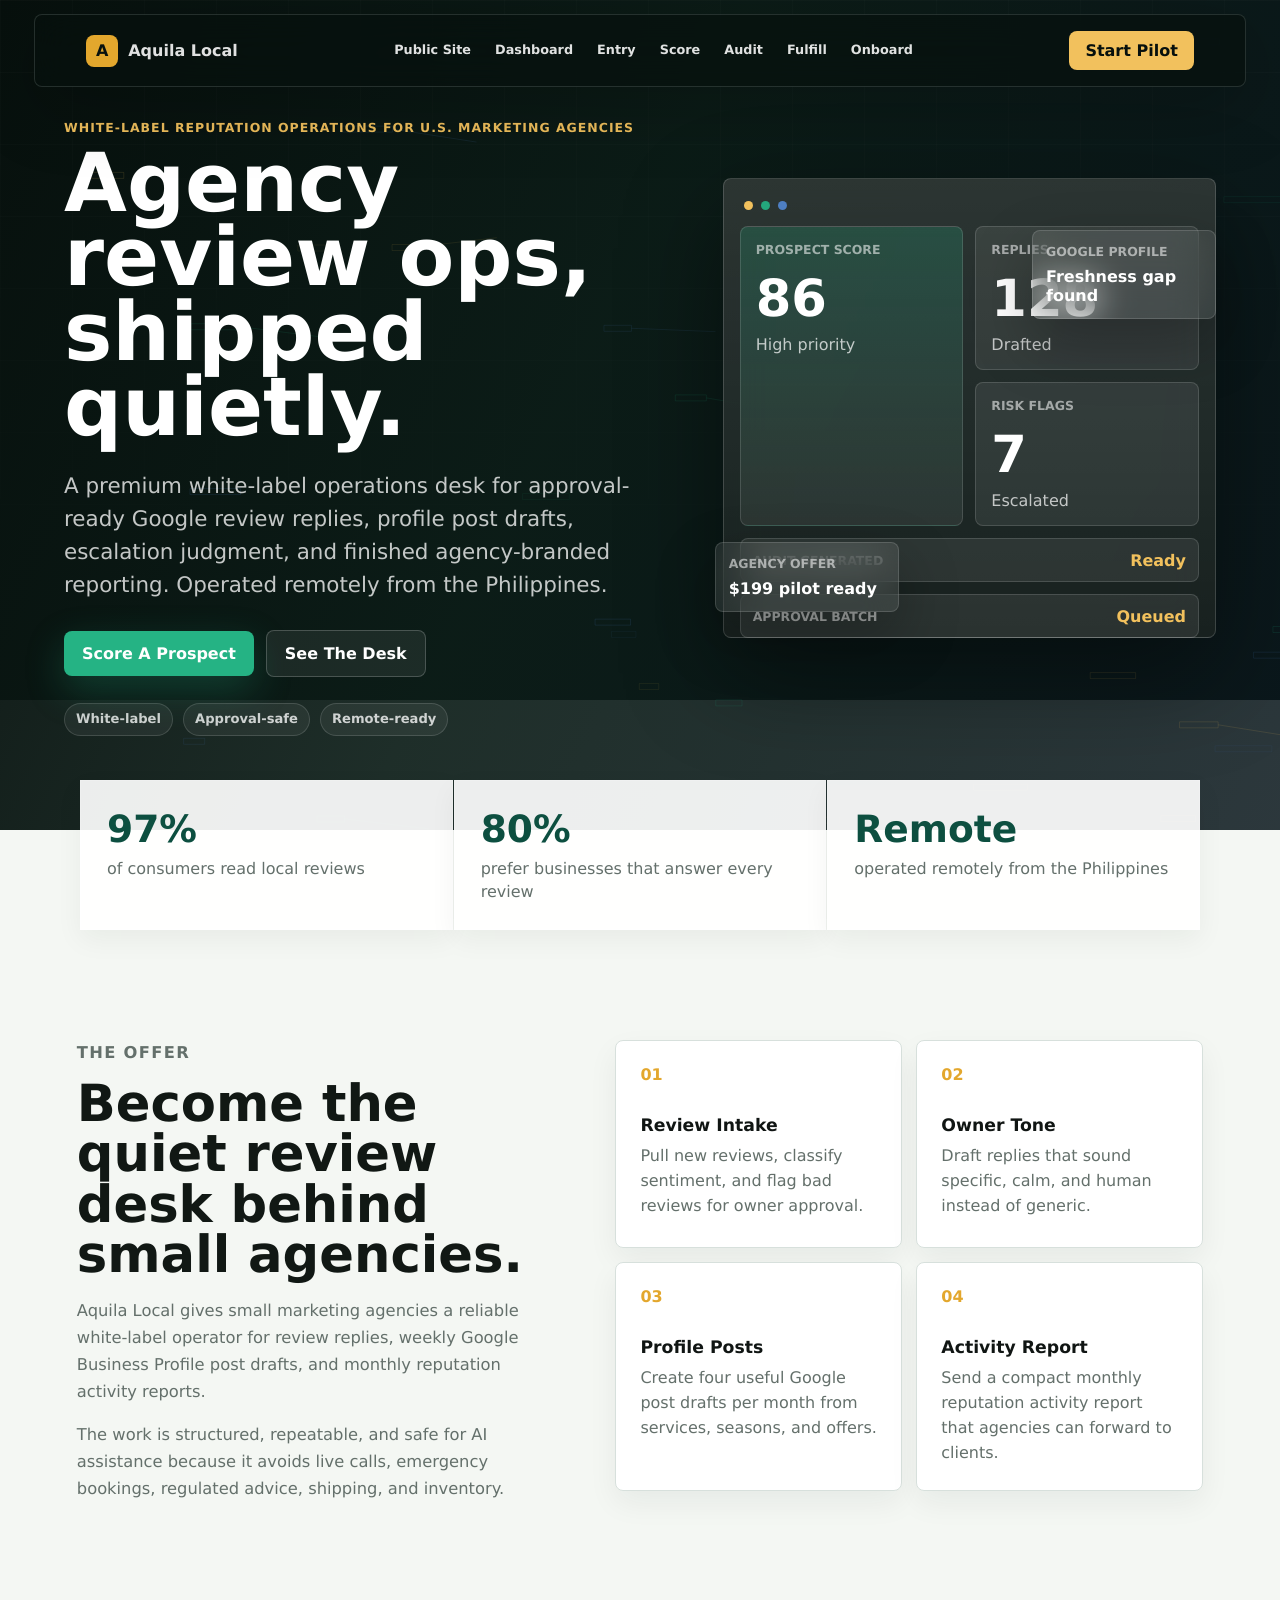
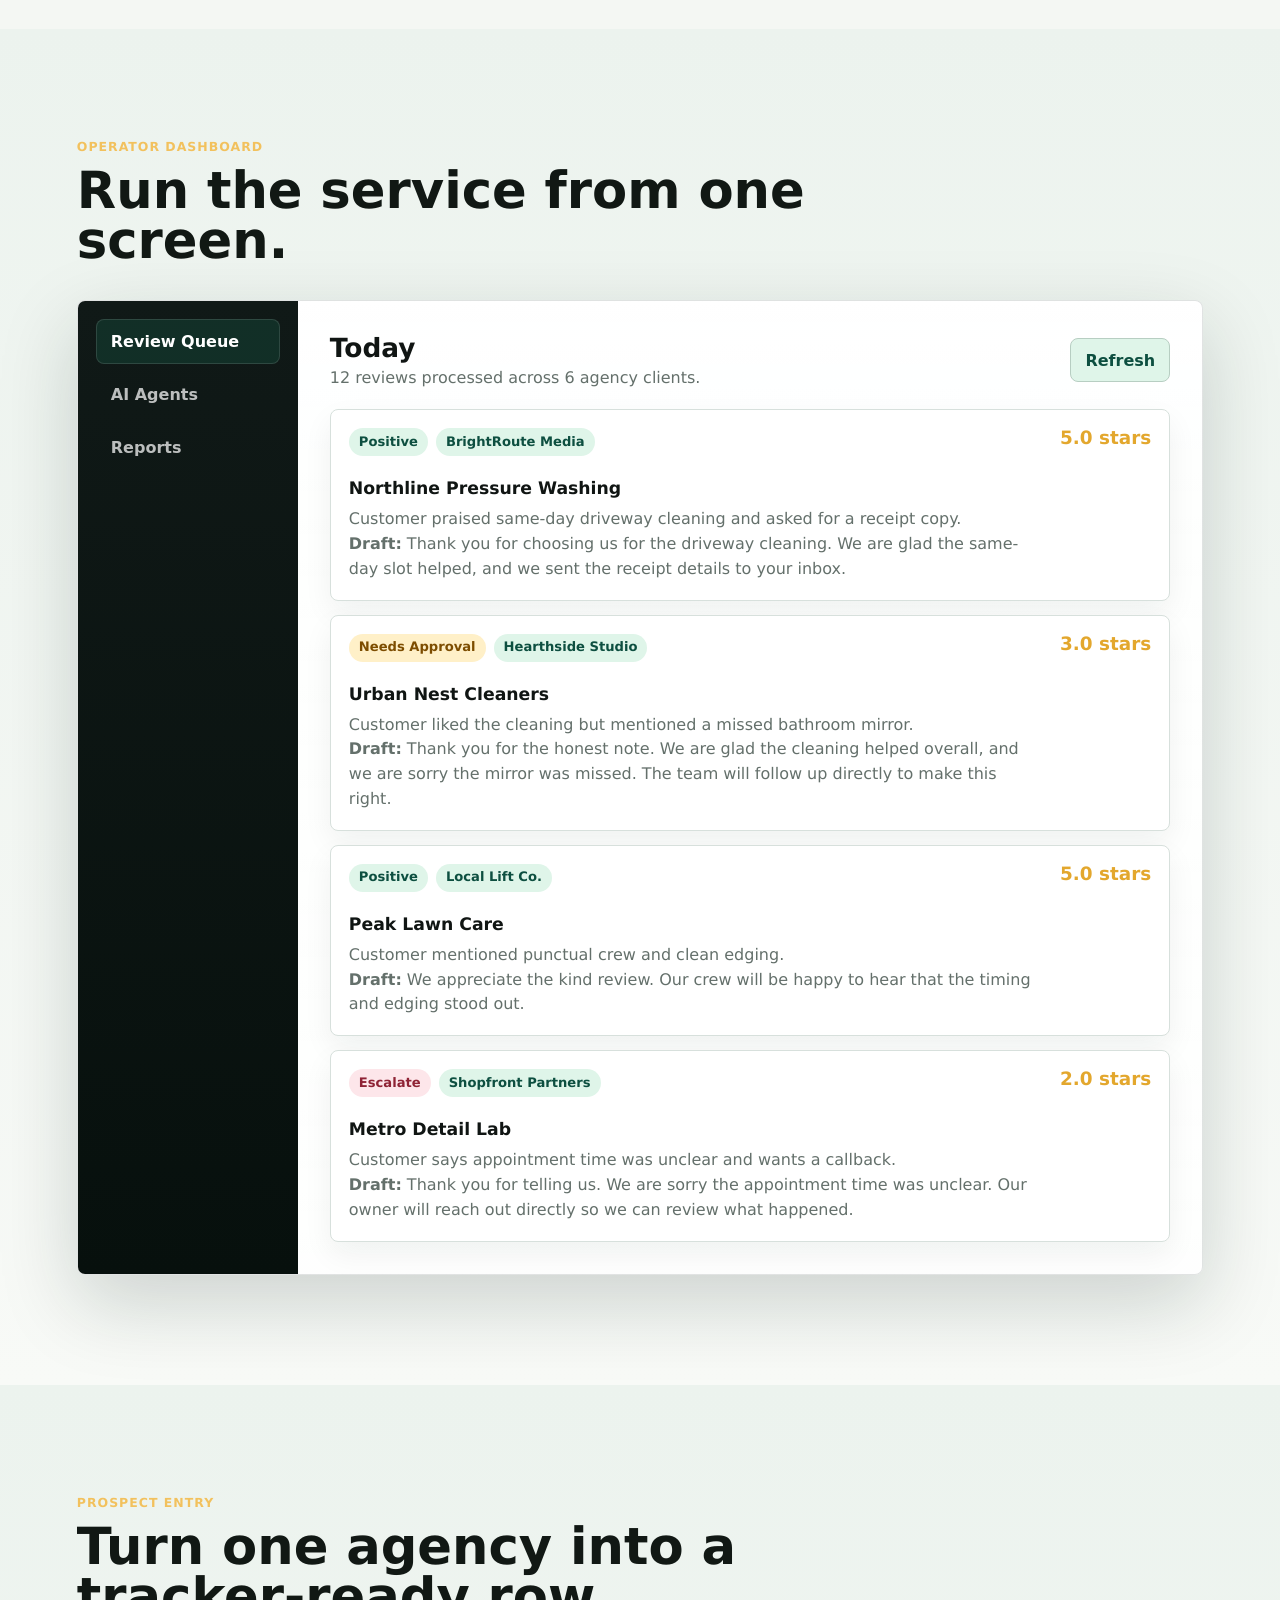
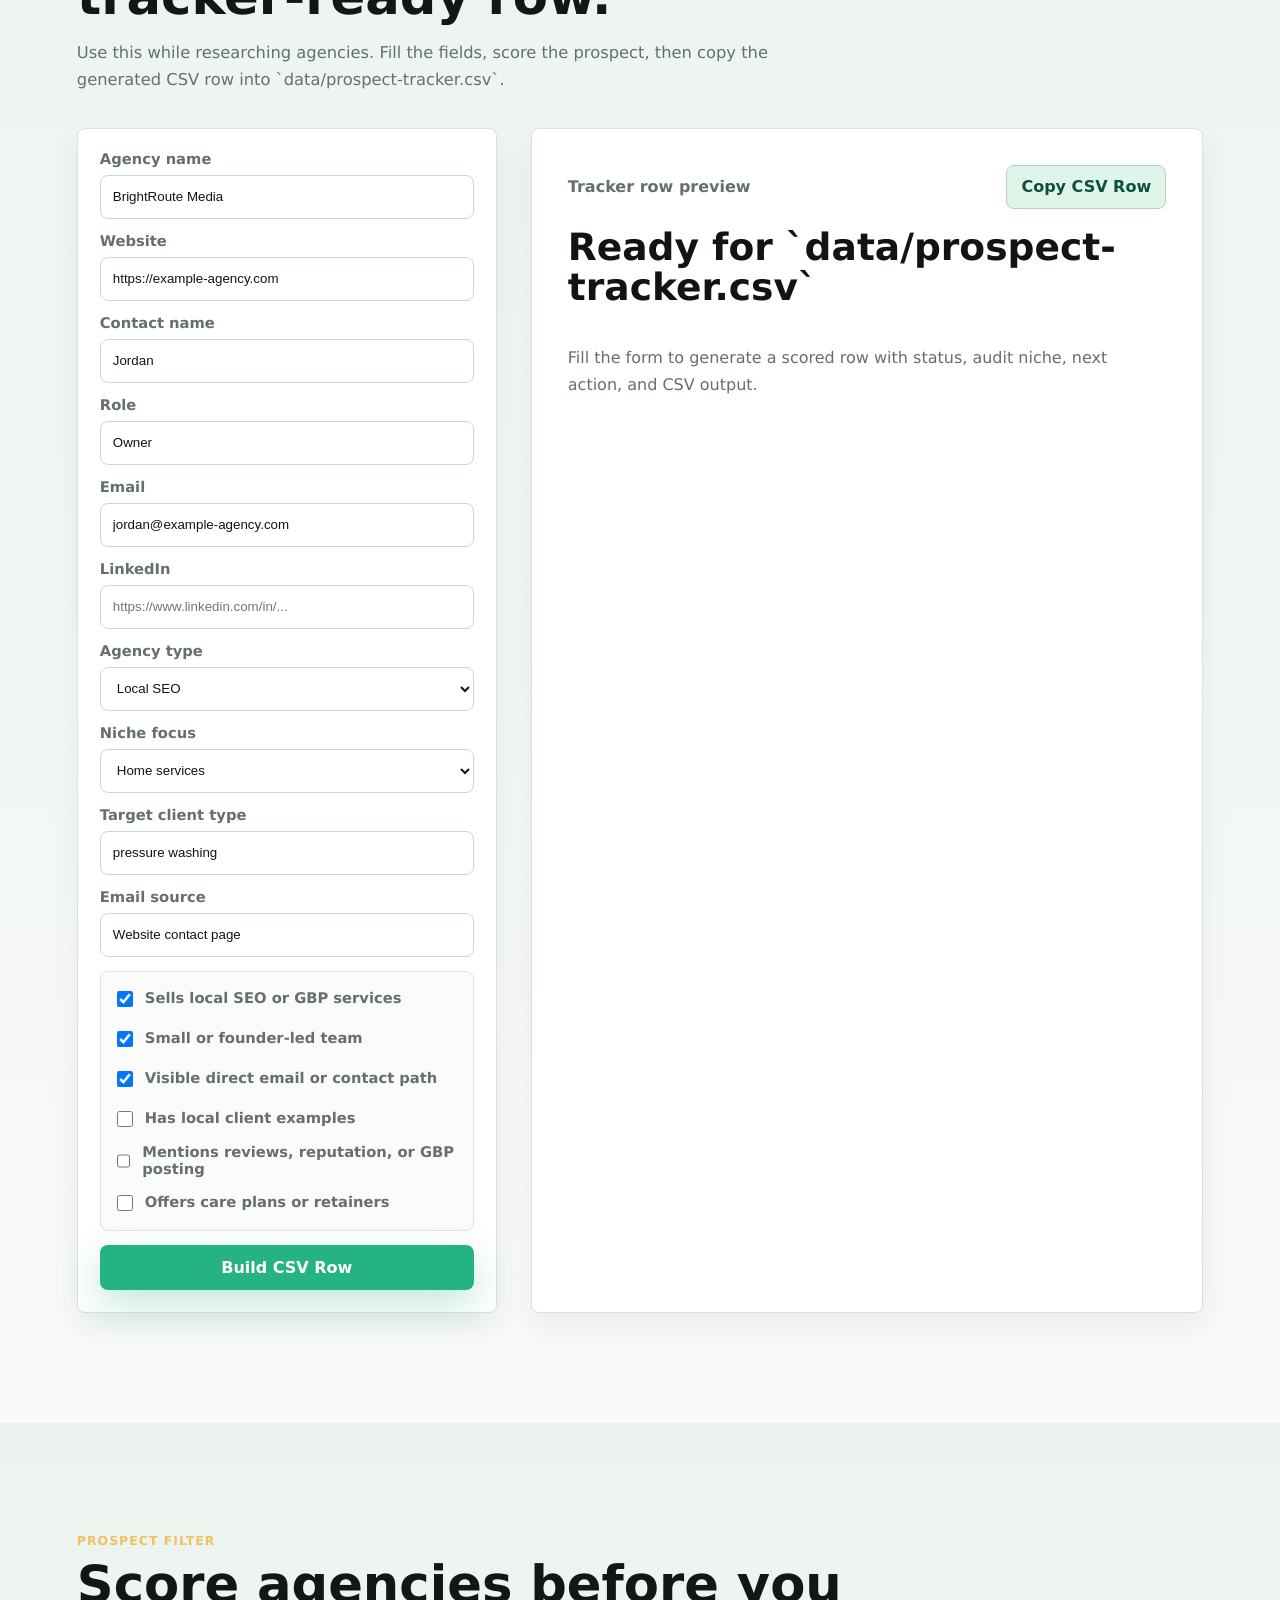
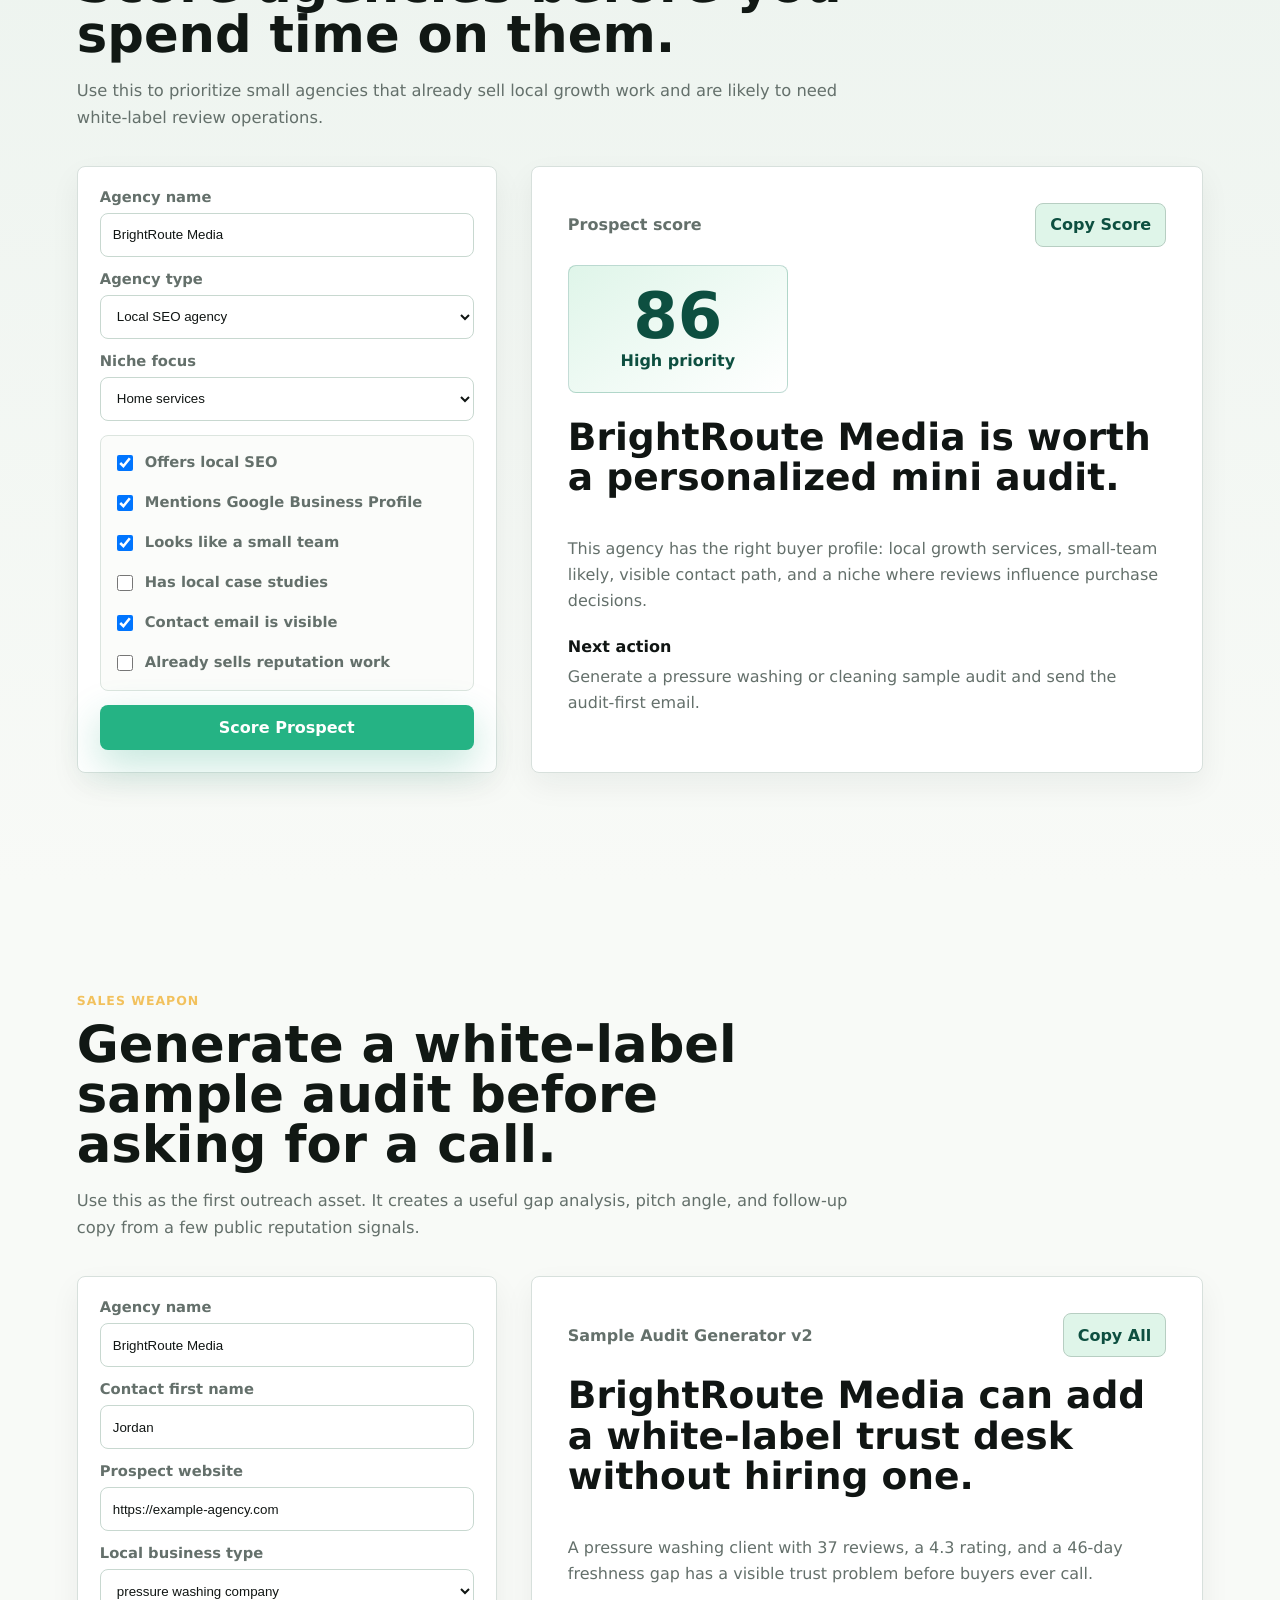
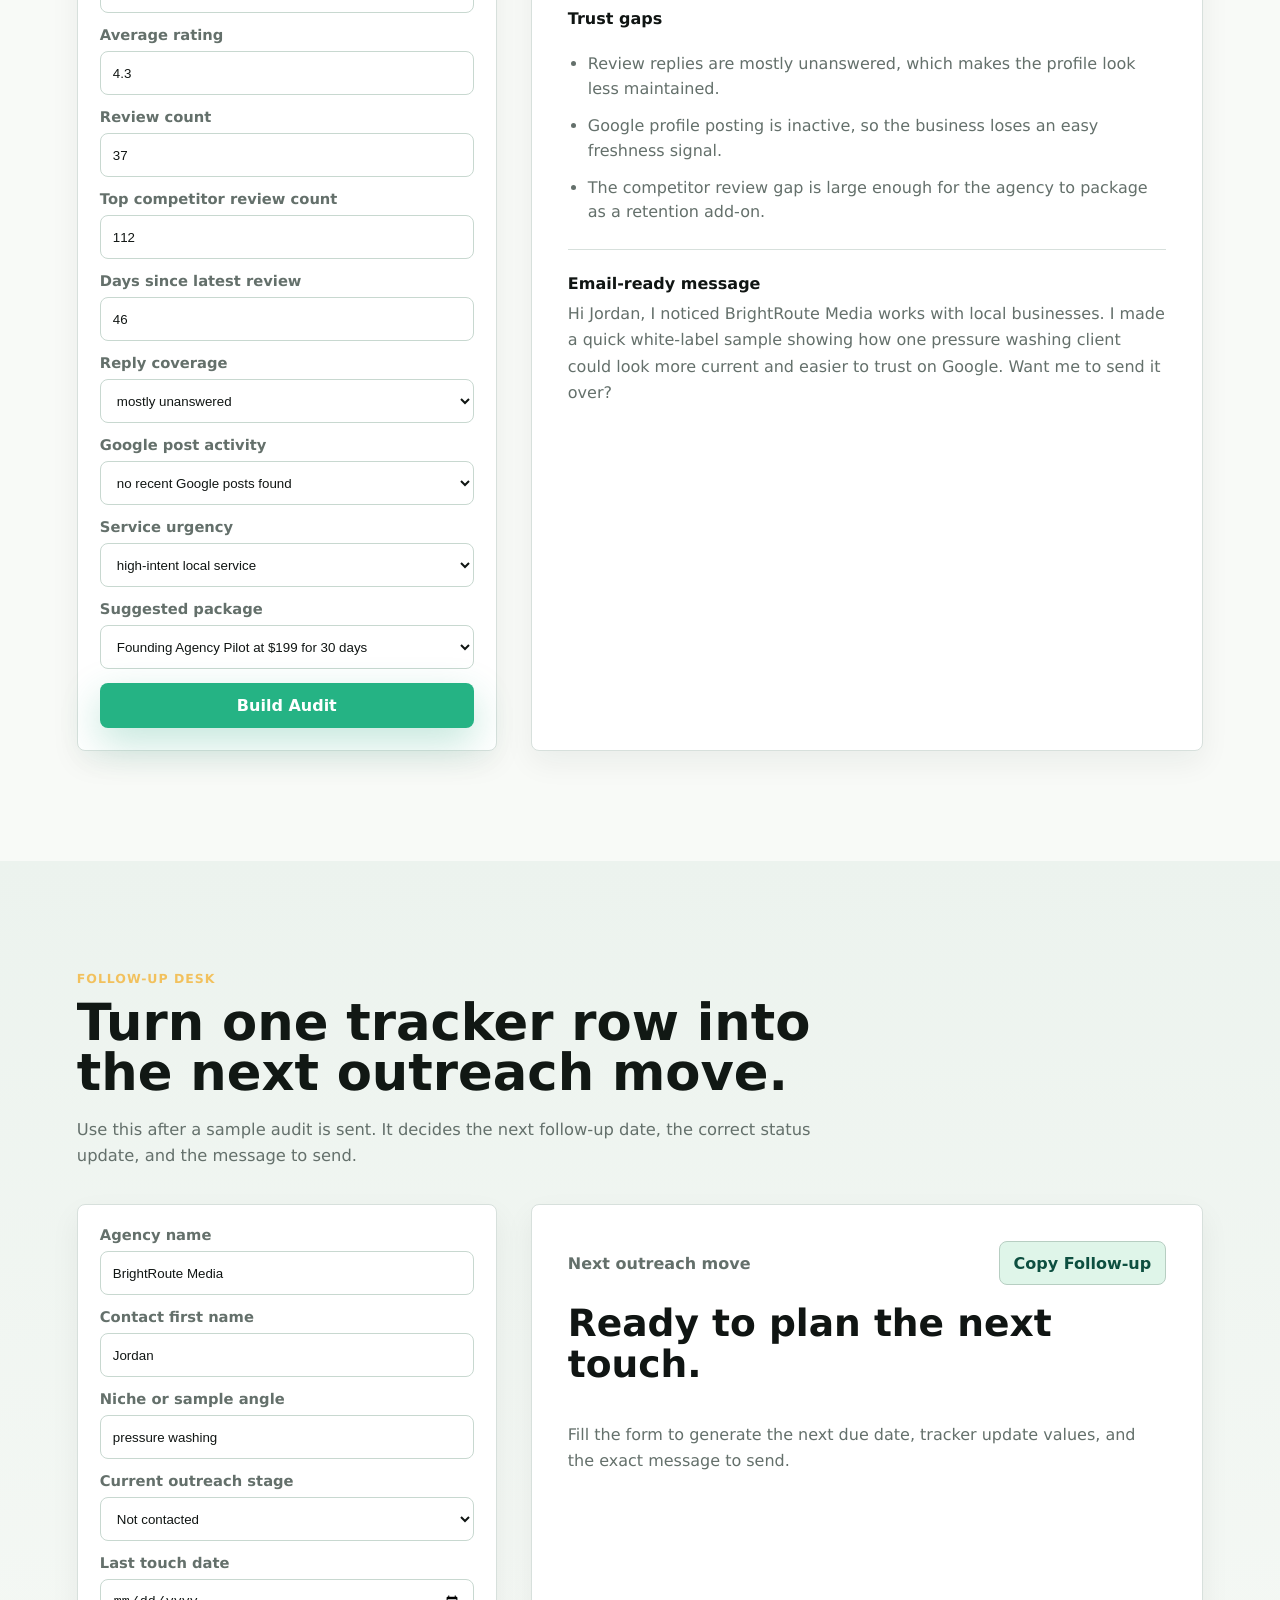
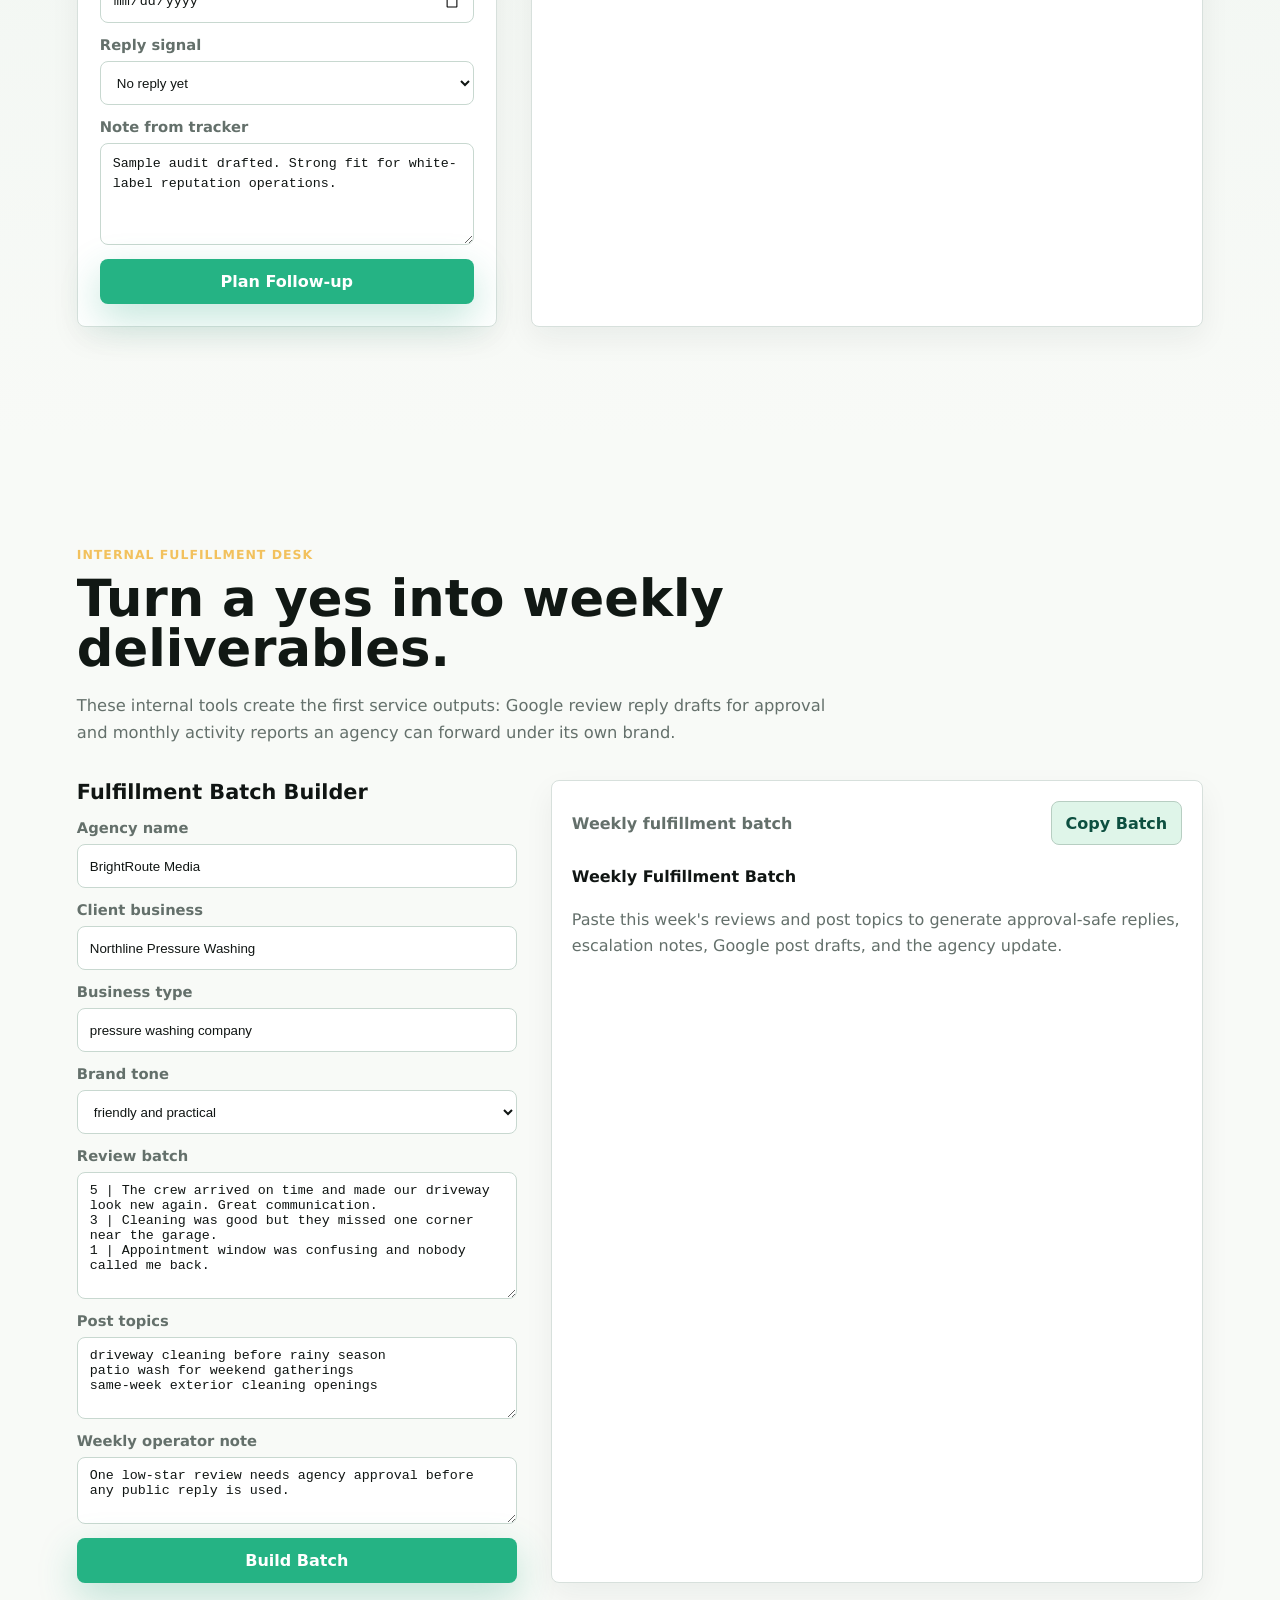
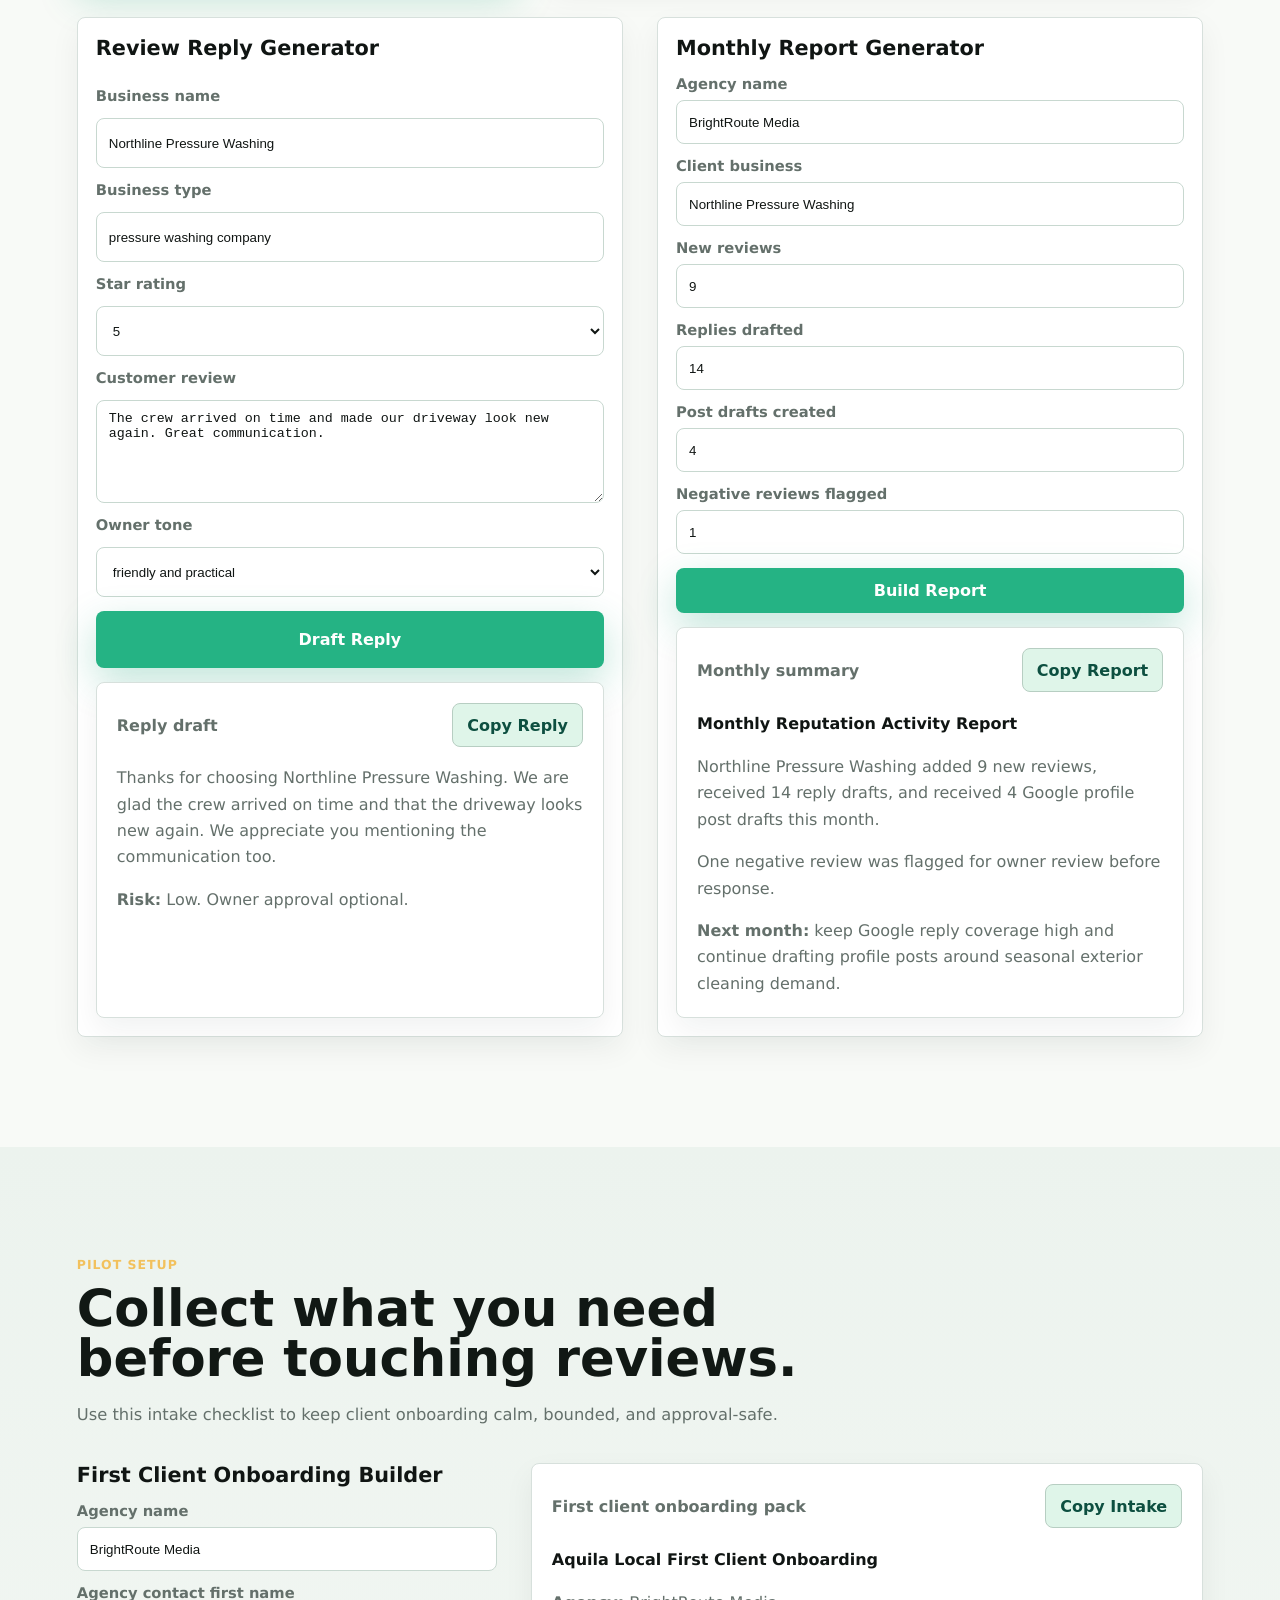
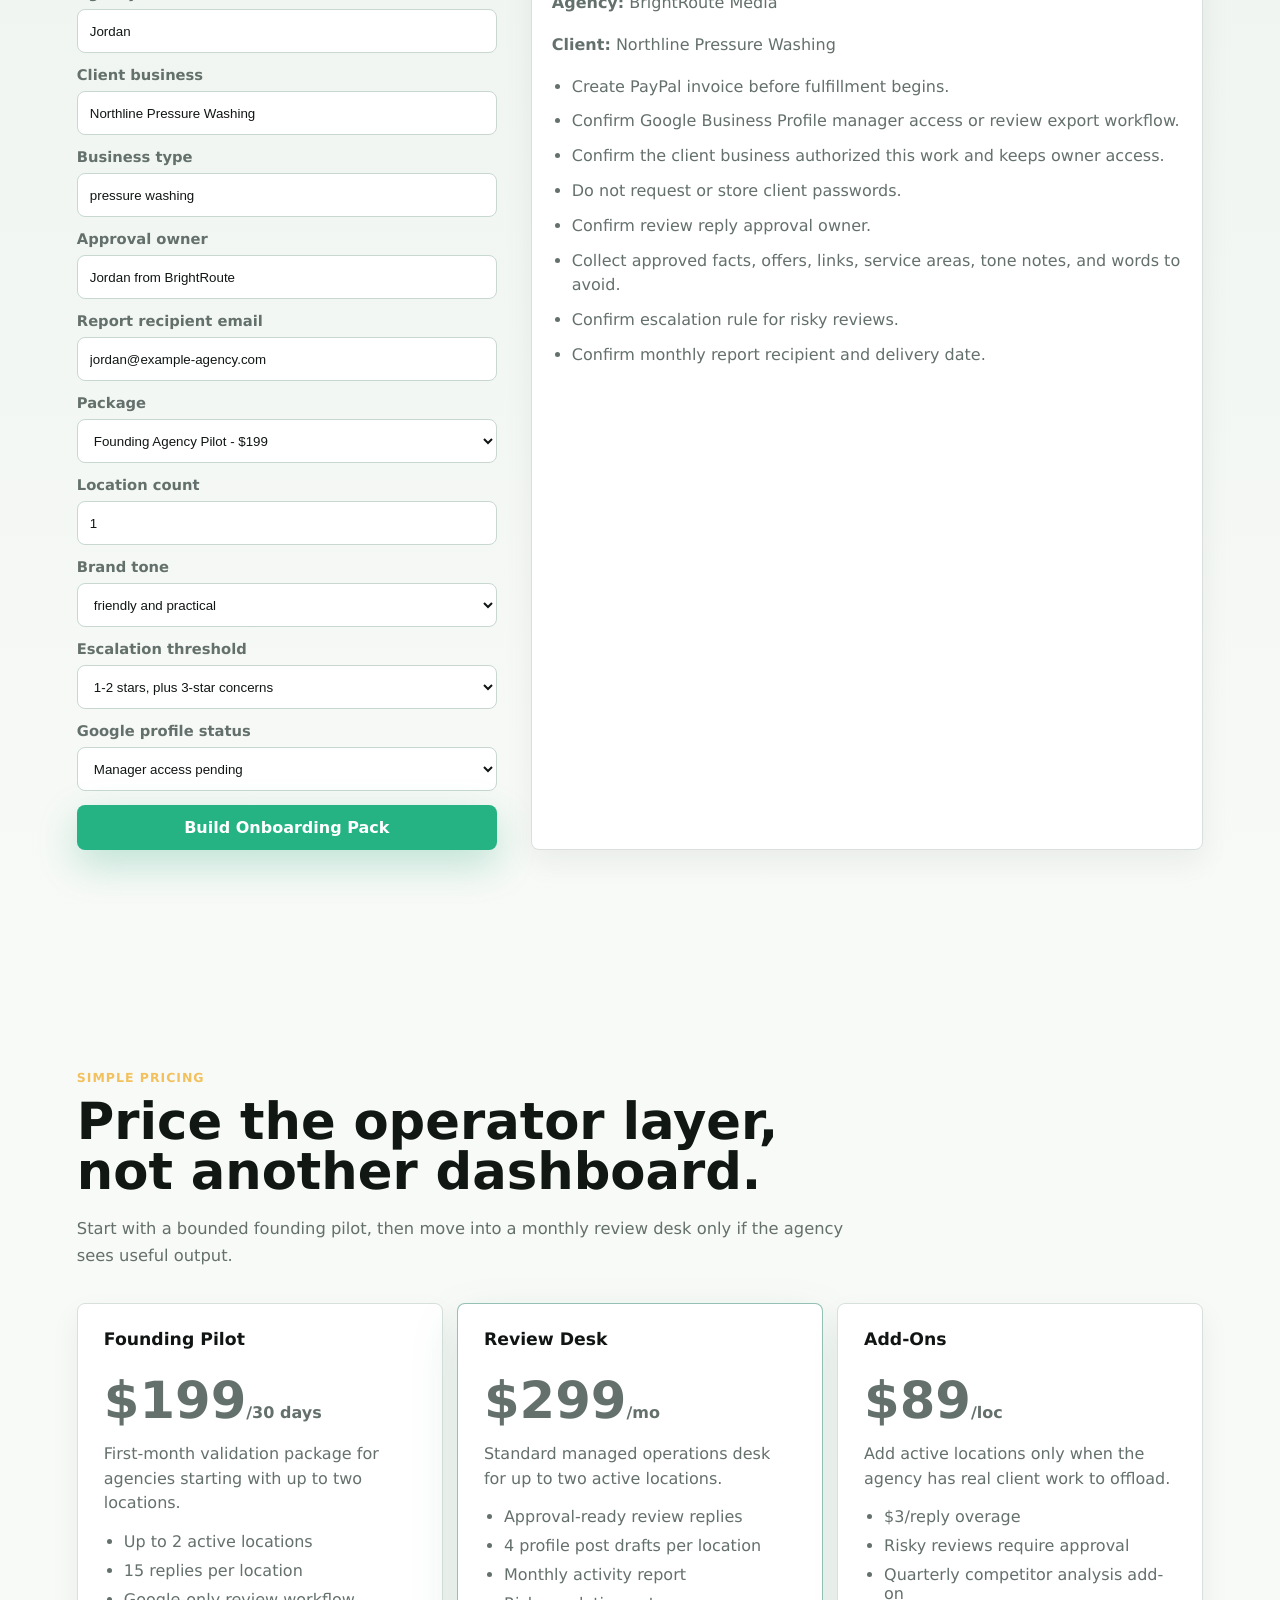
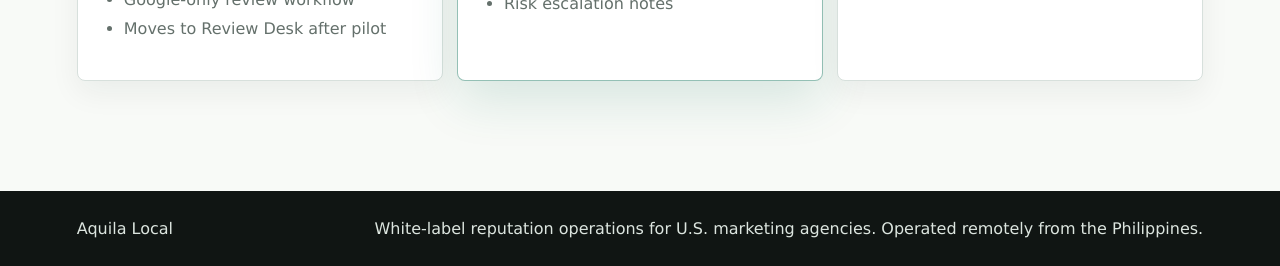
==== operator.html @ 198827af "Add fulfillment batch workflow" ====
<!doctype html>
<html lang="en">
  <head>
    <meta charset="utf-8">
    <meta name="viewport" content="width=device-width, initial-scale=1">
    <title>Aquila Local</title>
    <meta
      name="description"
      content="White-label Google review reply drafts, profile post drafts, escalation notes, and reputation activity reports for local marketing agencies."
    >
    <meta name="robots" content="noindex,nofollow">
    <link rel="preload" href="assets/reviewpilot-hero.png" as="image">
    <link rel="stylesheet" href="styles.css">
  </head>
  <body>
    <header class="site-header" aria-label="Primary navigation">
      <a class="brand" href="#top" aria-label="Aquila Local home">
        <span class="brand-mark">A</span>
        <span>Aquila Local</span>
      </a>
      <nav class="nav-links" aria-label="Page sections">
        <a href="index.html">Public Site</a>
        <a href="#dashboard">Dashboard</a>
        <a href="#prospect-entry">Entry</a>
        <a href="#score">Score</a>
        <a href="#audit">Audit</a>
        <a href="#fulfill">Fulfill</a>
        <a href="#onboard">Onboard</a>
      </nav>
      <a class="header-action" href="mailto:aquila.local@gmail.com?subject=Aquila%20Local%20pilot">
        Start Pilot
      </a>
    </header>

    <main id="top">
      <section class="hero" aria-label="Aquila Local introduction">
        <canvas class="signal-canvas" id="signalCanvas" aria-hidden="true"></canvas>
        <img class="hero-image" src="assets/reviewpilot-hero.png" alt="Laptop displaying a reputation management dashboard on a home office desk">
        <div class="hero-overlay"></div>
        <div class="hero-shell">
          <div class="hero-content">
            <p class="eyebrow">White-label reputation operations for U.S. marketing agencies</p>
            <h1>Agency review ops, shipped quietly.</h1>
            <p class="hero-copy">
              A premium white-label operations desk for approval-ready Google review replies, profile post drafts, escalation judgment, and finished agency-branded reporting.
              Operated remotely from the Philippines.
            </p>
            <div class="hero-actions">
              <a class="primary-button" href="#score">Score A Prospect</a>
              <a class="secondary-button" href="#fulfill">See The Desk</a>
            </div>
            <div class="hero-proof" aria-label="Service proof points">
              <span>White-label</span>
              <span>Approval-safe</span>
              <span>Remote-ready</span>
            </div>
          </div>

          <div class="hero-stage" aria-label="Animated Aquila Local operations console">
            <div class="ops-console motion-card">
              <div class="console-topbar">
                <span></span>
                <span></span>
                <span></span>
              </div>
              <div class="console-grid">
                <div class="console-panel large">
                  <small>Prospect score</small>
                  <strong>86</strong>
                  <span>High priority</span>
                </div>
                <div class="console-panel">
                  <small>Replies</small>
                  <strong>128</strong>
                  <span>Drafted</span>
                </div>
                <div class="console-panel">
                  <small>Risk flags</small>
                  <strong>7</strong>
                  <span>Escalated</span>
                </div>
                <div class="console-row">
                  <span>Audit generated</span>
                  <b>Ready</b>
                </div>
                <div class="console-row">
                  <span>Approval batch</span>
                  <b>Queued</b>
                </div>
              </div>
            </div>
            <div class="floating-note note-one motion-card">
              <span>Google profile</span>
              <strong>Freshness gap found</strong>
            </div>
            <div class="floating-note note-two motion-card">
              <span>Agency offer</span>
              <strong>$199 pilot ready</strong>
            </div>
          </div>
        </div>
      </section>

      <section class="signal-strip" aria-label="Market signals">
        <div>
          <strong>97%</strong>
          <span>of consumers read local reviews</span>
        </div>
        <div>
          <strong>80%</strong>
          <span>prefer businesses that answer every review</span>
        </div>
        <div>
          <strong>Remote</strong>
          <span>operated remotely from the Philippines</span>
        </div>
      </section>

      <section id="service" class="section split-section">
        <div class="section-copy">
          <p class="eyebrow">The offer</p>
          <h2>Become the quiet review desk behind small agencies.</h2>
          <p>
            Aquila Local gives small marketing agencies a reliable white-label operator for review replies, weekly Google Business Profile post drafts, and monthly reputation activity reports.
          </p>
          <p>
            The work is structured, repeatable, and safe for AI assistance because it avoids live calls, emergency bookings, regulated advice, shipping, and inventory.
          </p>
        </div>
        <div class="workflow-grid" aria-label="Service workflow">
          <article class="workflow-card">
            <span>01</span>
            <h3>Review Intake</h3>
            <p>Pull new reviews, classify sentiment, and flag bad reviews for owner approval.</p>
          </article>
          <article class="workflow-card">
            <span>02</span>
            <h3>Owner Tone</h3>
            <p>Draft replies that sound specific, calm, and human instead of generic.</p>
          </article>
          <article class="workflow-card">
            <span>03</span>
            <h3>Profile Posts</h3>
            <p>Create four useful Google post drafts per month from services, seasons, and offers.</p>
          </article>
          <article class="workflow-card">
            <span>04</span>
            <h3>Activity Report</h3>
            <p>Send a compact monthly reputation activity report that agencies can forward to clients.</p>
          </article>
        </div>
      </section>

      <section id="dashboard" class="section dashboard-section">
        <div class="section-heading">
          <p class="eyebrow">Operator dashboard</p>
          <h2>Run the service from one screen.</h2>
        </div>

        <div class="dashboard-shell">
          <aside class="dashboard-sidebar" aria-label="Dashboard menu">
            <button class="tab-button active" type="button" data-tab="queue">Review Queue</button>
            <button class="tab-button" type="button" data-tab="agents">AI Agents</button>
            <button class="tab-button" type="button" data-tab="reports">Reports</button>
          </aside>

          <div class="dashboard-panel">
            <section class="tab-panel active" id="queue" aria-label="Review queue">
              <div class="panel-topline">
                <div>
                  <h3>Today</h3>
                  <p>12 reviews processed across 6 agency clients.</p>
                </div>
                <button class="tool-button" type="button" id="refreshQueue">Refresh</button>
              </div>

              <div class="review-list" id="reviewList"></div>
            </section>

            <section class="tab-panel" id="agents" aria-label="AI agent status">
              <div class="panel-topline">
                <div>
                  <h3>Agent Bench</h3>
                  <p>Keep every task small, auditable, and easy to replace.</p>
                </div>
                <span class="status-pill">5 active</span>
              </div>
              <div class="agent-grid" id="agentGrid"></div>
            </section>

            <section class="tab-panel" id="reports" aria-label="Monthly reputation activity report preview">
              <div class="panel-topline">
                <div>
                  <h3>Activity Report</h3>
                  <p>White-label summary ready for agency forwarding.</p>
                </div>
                <button class="tool-button" type="button" id="buildReport">Build Preview</button>
              </div>
              <div class="report-preview" id="reportPreview">
                <div>
                  <span class="report-label">Review velocity</span>
                  <strong>+18%</strong>
                </div>
                <div>
                  <span class="report-label">Response coverage</span>
                  <strong>96%</strong>
                </div>
                <div>
                  <span class="report-label">Freshness</span>
                  <strong>14 days</strong>
                </div>
              </div>
            </section>
          </div>
        </div>
      </section>

      <section id="prospect-entry" class="section score-section">
        <div class="section-heading">
          <p class="eyebrow">Prospect entry</p>
          <h2>Turn one agency into a tracker-ready row.</h2>
          <p>
            Use this while researching agencies. Fill the fields, score the prospect, then copy the generated CSV row into `data/prospect-tracker.csv`.
          </p>
        </div>

        <div class="audit-builder">
          <form class="audit-form" id="prospectEntryForm">
            <label>
              Agency name
              <input name="agencyName" type="text" value="BrightRoute Media" required>
            </label>
            <label>
              Website
              <input name="website" type="url" value="https://example-agency.com" required>
            </label>
            <label>
              Contact name
              <input name="contactName" type="text" value="Jordan">
            </label>
            <label>
              Role
              <input name="role" type="text" value="Owner">
            </label>
            <label>
              Email
              <input name="email" type="email" value="jordan@example-agency.com">
            </label>
            <label>
              LinkedIn
              <input name="linkedin" type="url" placeholder="https://www.linkedin.com/in/...">
            </label>
            <label>
              Agency type
              <select name="agencyType">
                <option value="Local SEO">Local SEO</option>
                <option value="Web design">Web design</option>
                <option value="GBP specialist">GBP specialist</option>
                <option value="Social media">Social media</option>
                <option value="General marketing">General marketing</option>
              </select>
            </label>
            <label>
              Niche focus
              <select name="nicheFocus">
                <option value="Home services">Home services</option>
                <option value="Mixed local">Mixed local</option>
                <option value="Restaurants">Restaurants</option>
                <option value="Regulated">Medical, legal, or finance</option>
              </select>
            </label>
            <label>
              Target client type
              <input name="targetClientType" type="text" value="pressure washing">
            </label>
            <label>
              Email source
              <input name="emailSource" type="text" value="Website contact page">
            </label>
            <div class="checkbox-grid" aria-label="Prospect scoring signals">
              <label><input name="sellsLocalSeo" type="checkbox" checked> Sells local SEO or GBP services</label>
              <label><input name="smallTeam" type="checkbox" checked> Small or founder-led team</label>
              <label><input name="visibleContact" type="checkbox" checked> Visible direct email or contact path</label>
              <label><input name="localExamples" type="checkbox"> Has local client examples</label>
              <label><input name="reputationMention" type="checkbox"> Mentions reviews, reputation, or GBP posting</label>
              <label><input name="retainerSignal" type="checkbox"> Offers care plans or retainers</label>
            </div>
            <button class="primary-button form-button" type="submit">Build CSV Row</button>
          </form>

          <article class="audit-output" id="prospectEntryOutput" aria-live="polite">
            <div class="output-actions">
              <span class="report-label">Tracker row preview</span>
              <button class="tool-button" type="button" data-copy-target="prospectEntryOutput">Copy CSV Row</button>
            </div>
            <div class="copy-document">
              <h3>Ready for `data/prospect-tracker.csv`</h3>
              <p>Fill the form to generate a scored row with status, audit niche, next action, and CSV output.</p>
            </div>
          </article>
        </div>
      </section>

      <section id="score" class="section score-section">
        <div class="section-heading">
          <p class="eyebrow">Prospect filter</p>
          <h2>Score agencies before you spend time on them.</h2>
          <p>
            Use this to prioritize small agencies that already sell local growth work and are likely to need white-label review operations.
          </p>
        </div>

        <div class="score-builder">
          <form class="score-form" id="scoreForm">
            <label>
              Agency name
              <input name="agencyName" type="text" value="BrightRoute Media" required>
            </label>
            <label>
              Agency type
              <select name="agencyType">
                <option value="localSeo">Local SEO agency</option>
                <option value="webDesign">Web design agency</option>
                <option value="socialMedia">Social media agency</option>
                <option value="general">General marketing agency</option>
              </select>
            </label>
            <label>
              Niche focus
              <select name="nicheFocus">
                <option value="homeServices">Home services</option>
                <option value="mixedLocal">Mixed local businesses</option>
                <option value="restaurants">Restaurants</option>
                <option value="regulated">Medical, legal, or finance</option>
              </select>
            </label>
            <div class="checkbox-grid" aria-label="Prospect signals">
              <label><input name="localSeo" type="checkbox" checked> Offers local SEO</label>
              <label><input name="gbp" type="checkbox" checked> Mentions Google Business Profile</label>
              <label><input name="smallTeam" type="checkbox" checked> Looks like a small team</label>
              <label><input name="caseStudies" type="checkbox"> Has local case studies</label>
              <label><input name="contactEmail" type="checkbox" checked> Contact email is visible</label>
              <label><input name="reputationOffer" type="checkbox"> Already sells reputation work</label>
            </div>
            <button class="primary-button form-button" type="submit">Score Prospect</button>
          </form>

          <article class="score-output" id="scoreOutput" aria-live="polite">
            <div class="output-actions">
              <span class="report-label">Prospect score</span>
              <button class="tool-button" type="button" data-copy-target="scoreOutput">Copy Score</button>
            </div>
            <div class="score-document">
              <div class="score-meter">
                <strong>86</strong>
                <span>High priority</span>
              </div>
              <h3>BrightRoute Media is worth a personalized mini audit.</h3>
              <p>
                This agency has the right buyer profile: local growth services, small-team likely, visible contact path, and a niche where reviews influence purchase decisions.
              </p>
              <h4>Next action</h4>
              <p>Generate a pressure washing or cleaning sample audit and send the audit-first email.</p>
            </div>
          </article>
        </div>
      </section>

      <section id="audit" class="section audit-section">
        <div class="section-heading">
          <p class="eyebrow">Sales weapon</p>
          <h2>Generate a white-label sample audit before asking for a call.</h2>
          <p>
            Use this as the first outreach asset. It creates a useful gap analysis, pitch angle, and follow-up copy from a few public reputation signals.
          </p>
        </div>

        <div class="audit-builder">
          <form class="audit-form" id="auditForm">
            <label>
              Agency name
              <input name="agency" type="text" value="BrightRoute Media" required>
            </label>
            <label>
              Contact first name
              <input name="contact" type="text" value="Jordan" required>
            </label>
            <label>
              Prospect website
              <input name="website" type="url" value="https://example-agency.com" required>
            </label>
            <label>
              Local business type
              <select name="niche">
                <option>pressure washing company</option>
                <option>house cleaning company</option>
                <option>mobile auto detailer</option>
                <option>lawn care company</option>
                <option>pest control company</option>
              </select>
            </label>
            <label>
              Average rating
              <input name="rating" type="number" min="1" max="5" step="0.1" value="4.3" required>
            </label>
            <label>
              Review count
              <input name="reviews" type="number" min="0" step="1" value="37" required>
            </label>
            <label>
              Top competitor review count
              <input name="competitorReviews" type="number" min="0" step="1" value="112" required>
            </label>
            <label>
              Days since latest review
              <input name="freshness" type="number" min="0" step="1" value="46" required>
            </label>
            <label>
              Reply coverage
              <select name="coverage">
                <option>mostly unanswered</option>
                <option>some answered</option>
                <option>mostly answered</option>
                <option>every review answered</option>
              </select>
            </label>
            <label>
              Google post activity
              <select name="postActivity">
                <option>no recent Google posts found</option>
                <option>last post is older than 30 days</option>
                <option>posting is inconsistent</option>
                <option>recent posts are active</option>
              </select>
            </label>
            <label>
              Service urgency
              <select name="urgency">
                <option>high-intent local service</option>
                <option>seasonal demand service</option>
                <option>appointment-based service</option>
                <option>lower urgency local service</option>
              </select>
            </label>
            <label>
              Suggested package
              <select name="package">
                <option>Founding Agency Pilot at $199 for 30 days</option>
                <option>Review Desk at $299/month</option>
                <option>additional location at $89/month</option>
                <option>custom scale package after 10 locations</option>
              </select>
            </label>
            <button class="primary-button form-button" type="submit">Build Audit</button>
          </form>

          <article class="audit-output" id="auditOutput" aria-live="polite">
            <div class="output-actions">
              <span class="report-label">Sample Audit Generator v2</span>
              <button class="tool-button" type="button" data-copy-target="auditOutput">Copy All</button>
            </div>
            <div class="audit-document">
              <h3>BrightRoute Media can add a white-label trust desk without hiring one.</h3>
              <p>
                A pressure washing client with 37 reviews, a 4.3 rating, and a 46-day freshness gap has a visible trust problem before buyers ever call.
              </p>
              <h4>Trust gaps</h4>
              <ul>
                <li>Review replies are mostly unanswered, which makes the profile look less maintained.</li>
                <li>Google profile posting is inactive, so the business loses an easy freshness signal.</li>
                <li>The competitor review gap is large enough for the agency to package as a retention add-on.</li>
              </ul>
              <hr>
              <h4>Email-ready message</h4>
              <p>
                Hi Jordan, I noticed BrightRoute Media works with local businesses. I made a quick white-label sample showing how one pressure washing client could look more current and easier to trust on Google. Want me to send it over?
              </p>
            </div>
          </article>
        </div>
      </section>

      <section id="follow-up" class="section score-section">
        <div class="section-heading">
          <p class="eyebrow">Follow-up desk</p>
          <h2>Turn one tracker row into the next outreach move.</h2>
          <p>
            Use this after a sample audit is sent. It decides the next follow-up date, the correct status update, and the message to send.
          </p>
        </div>

        <div class="audit-builder">
          <form class="audit-form" id="followUpForm">
            <label>
              Agency name
              <input name="agency" type="text" value="BrightRoute Media" required>
            </label>
            <label>
              Contact first name
              <input name="contact" type="text" value="Jordan" required>
            </label>
            <label>
              Niche or sample angle
              <input name="niche" type="text" value="pressure washing" required>
            </label>
            <label>
              Current outreach stage
              <select name="stage">
                <option value="notContacted">Not contacted</option>
                <option value="firstSent">First audit email sent</option>
                <option value="followOneSent">Follow-up 1 sent</option>
                <option value="followTwoSent">Follow-up 2 sent</option>
                <option value="interested">Replied interested</option>
                <option value="notInterested">Replied not interested</option>
              </select>
            </label>
            <label>
              Last touch date
              <input name="lastTouch" type="date">
            </label>
            <label>
              Reply signal
              <select name="replySignal">
                <option>No reply yet</option>
                <option>Asked for details</option>
                <option>Asked for pricing</option>
                <option>Wants a call</option>
                <option>Not a fit</option>
              </select>
            </label>
            <label>
              Note from tracker
              <textarea name="note" rows="4" placeholder="Paste any useful note from the prospect row.">Sample audit drafted. Strong fit for white-label reputation operations.</textarea>
            </label>
            <button class="primary-button form-button" type="submit">Plan Follow-up</button>
          </form>

          <article class="audit-output" id="followUpOutput" aria-live="polite">
            <div class="output-actions">
              <span class="report-label">Next outreach move</span>
              <button class="tool-button" type="button" data-copy-target="followUpOutput">Copy Follow-up</button>
            </div>
            <div class="copy-document">
              <h3>Ready to plan the next touch.</h3>
              <p>Fill the form to generate the next due date, tracker update values, and the exact message to send.</p>
            </div>
          </article>
        </div>
      </section>

      <section id="fulfill" class="section fulfill-section">
        <div class="section-heading">
          <p class="eyebrow">Internal fulfillment desk</p>
          <h2>Turn a yes into weekly deliverables.</h2>
          <p>
            These internal tools create the first service outputs: Google review reply drafts for approval and monthly activity reports an agency can forward under its own brand.
          </p>
        </div>

        <div class="batch-builder">
          <form class="mini-form" id="fulfillmentBatchForm">
            <h3>Fulfillment Batch Builder</h3>
            <label>
              Agency name
              <input name="agency" type="text" value="BrightRoute Media" required>
            </label>
            <label>
              Client business
              <input name="client" type="text" value="Northline Pressure Washing" required>
            </label>
            <label>
              Business type
              <input name="businessType" type="text" value="pressure washing company" required>
            </label>
            <label>
              Brand tone
              <select name="tone">
                <option>friendly and practical</option>
                <option>warm and grateful</option>
                <option>direct and professional</option>
              </select>
            </label>
            <label>
              Review batch
              <textarea name="reviewBatch" rows="7" required>5 | The crew arrived on time and made our driveway look new again. Great communication.
3 | Cleaning was good but they missed one corner near the garage.
1 | Appointment window was confusing and nobody called me back.</textarea>
            </label>
            <label>
              Post topics
              <textarea name="postTopics" rows="4" required>driveway cleaning before rainy season
patio wash for weekend gatherings
same-week exterior cleaning openings</textarea>
            </label>
            <label>
              Weekly operator note
              <textarea name="operatorNote" rows="3">One low-star review needs agency approval before any public reply is used.</textarea>
            </label>
            <button class="primary-button form-button" type="submit">Build Batch</button>
          </form>

          <div class="tool-output" id="fulfillmentBatchOutput">
            <div class="output-actions">
              <span class="report-label">Weekly fulfillment batch</span>
              <button class="tool-button" type="button" data-copy-target="fulfillmentBatchOutput">Copy Batch</button>
            </div>
            <div class="copy-document">
              <h4>Weekly Fulfillment Batch</h4>
              <p>Paste this week&apos;s reviews and post topics to generate approval-safe replies, escalation notes, Google post drafts, and the agency update.</p>
            </div>
          </div>
        </div>

        <div class="fulfill-grid">
          <article class="fulfill-card">
            <form class="mini-form" id="replyForm">
              <h3>Review Reply Generator</h3>
              <label>
                Business name
                <input name="business" type="text" value="Northline Pressure Washing" required>
              </label>
              <label>
                Business type
                <input name="businessType" type="text" value="pressure washing company" required>
              </label>
              <label>
                Star rating
                <select name="stars">
                  <option>5</option>
                  <option>4</option>
                  <option>3</option>
                  <option>2</option>
                  <option>1</option>
                </select>
              </label>
              <label>
                Customer review
                <textarea name="review" rows="5" required>The crew arrived on time and made our driveway look new again. Great communication.</textarea>
              </label>
              <label>
                Owner tone
                <select name="tone">
                  <option>friendly and practical</option>
                  <option>warm and grateful</option>
                  <option>direct and professional</option>
                </select>
              </label>
              <button class="primary-button form-button" type="submit">Draft Reply</button>
            </form>
            <div class="tool-output" id="replyOutput">
              <div class="output-actions">
                <span class="report-label">Reply draft</span>
                <button class="tool-button" type="button" data-copy-target="replyOutput">Copy Reply</button>
              </div>
              <div class="copy-document">
                <p>Thanks for choosing Northline Pressure Washing. We are glad the crew arrived on time and that the driveway looks new again. We appreciate you mentioning the communication too.</p>
                <p><strong>Risk:</strong> Low. Owner approval optional.</p>
              </div>
            </div>
          </article>

          <article class="fulfill-card">
            <form class="mini-form" id="monthlyReportForm">
              <h3>Monthly Report Generator</h3>
              <label>
                Agency name
                <input name="agency" type="text" value="BrightRoute Media" required>
              </label>
              <label>
                Client business
                <input name="client" type="text" value="Northline Pressure Washing" required>
              </label>
              <label>
                New reviews
                <input name="newReviews" type="number" min="0" value="9" required>
              </label>
              <label>
                Replies drafted
                <input name="replies" type="number" min="0" value="14" required>
              </label>
              <label>
                Post drafts created
                <input name="posts" type="number" min="0" value="4" required>
              </label>
              <label>
                Negative reviews flagged
                <input name="flags" type="number" min="0" value="1" required>
              </label>
              <button class="primary-button form-button" type="submit">Build Report</button>
            </form>
            <div class="tool-output" id="monthlyReportOutput">
              <div class="output-actions">
                <span class="report-label">Monthly summary</span>
                <button class="tool-button" type="button" data-copy-target="monthlyReportOutput">Copy Report</button>
              </div>
              <div class="copy-document">
                <h4>Monthly Reputation Activity Report</h4>
                <p>Northline Pressure Washing added 9 new reviews, received 14 reply drafts, and received 4 Google profile post drafts this month.</p>
                <p>One negative review was flagged for owner review before response.</p>
                <p><strong>Next month:</strong> keep Google reply coverage high and continue drafting profile posts around seasonal exterior cleaning demand.</p>
              </div>
            </div>
          </article>
        </div>
      </section>

      <section id="onboard" class="section onboard-section">
        <div class="section-heading">
          <p class="eyebrow">Pilot setup</p>
          <h2>Collect what you need before touching reviews.</h2>
          <p>
            Use this intake checklist to keep client onboarding calm, bounded, and approval-safe.
          </p>
        </div>

        <div class="onboard-builder">
          <form class="mini-form intake-form" id="intakeForm">
            <h3>First Client Onboarding Builder</h3>
            <label>
              Agency name
              <input name="agency" type="text" value="BrightRoute Media" required>
            </label>
            <label>
              Agency contact first name
              <input name="contact" type="text" value="Jordan" required>
            </label>
            <label>
              Client business
              <input name="client" type="text" value="Northline Pressure Washing" required>
            </label>
            <label>
              Business type
              <input name="businessType" type="text" value="pressure washing" required>
            </label>
            <label>
              Approval owner
              <input name="owner" type="text" value="Jordan from BrightRoute" required>
            </label>
            <label>
              Report recipient email
              <input name="reportRecipient" type="email" value="jordan@example-agency.com" required>
            </label>
            <label>
              Package
              <select name="package">
                <option value="Founding Agency Pilot">Founding Agency Pilot - $199</option>
                <option value="Review Desk">Review Desk - $299</option>
                <option value="Additional Location">Additional Location - $89</option>
              </select>
            </label>
            <label>
              Location count
              <input name="locations" type="number" min="1" max="10" value="1" required>
            </label>
            <label>
              Brand tone
              <select name="tone">
                <option>friendly and practical</option>
                <option>warm and grateful</option>
                <option>direct and professional</option>
              </select>
            </label>
            <label>
              Escalation threshold
              <select name="threshold">
                <option>1-2 stars, plus 3-star concerns</option>
                <option>all negative language</option>
                <option>refund, safety, legal, or privacy mentions</option>
              </select>
            </label>
            <label>
              Google profile status
              <select name="gbpAccess">
                <option>Manager access pending</option>
                <option>Agency will send review exports</option>
                <option>Manager access granted</option>
                <option>Waiting for client authorization</option>
              </select>
            </label>
            <button class="primary-button form-button" type="submit">Build Onboarding Pack</button>
          </form>

          <article class="tool-output intake-output" id="intakeOutput">
            <div class="output-actions">
              <span class="report-label">First client onboarding pack</span>
              <button class="tool-button" type="button" data-copy-target="intakeOutput">Copy Intake</button>
            </div>
            <div class="copy-document">
              <h4>Aquila Local First Client Onboarding</h4>
              <p><strong>Agency:</strong> BrightRoute Media</p>
              <p><strong>Client:</strong> Northline Pressure Washing</p>
              <ul>
                <li>Create PayPal invoice before fulfillment begins.</li>
                <li>Confirm Google Business Profile manager access or review export workflow.</li>
                <li>Confirm the client business authorized this work and keeps owner access.</li>
                <li>Do not request or store client passwords.</li>
                <li>Confirm review reply approval owner.</li>
                <li>Collect approved facts, offers, links, service areas, tone notes, and words to avoid.</li>
                <li>Confirm escalation rule for risky reviews.</li>
                <li>Confirm monthly report recipient and delivery date.</li>
              </ul>
            </div>
          </article>
        </div>
      </section>

      <section id="pricing" class="section pricing-section">
        <div class="section-heading">
          <p class="eyebrow">Simple pricing</p>
          <h2>Price the operator layer, not another dashboard.</h2>
          <p>
            Start with a bounded founding pilot, then move into a monthly review desk only if the agency sees useful output.
          </p>
        </div>
        <div class="pricing-grid">
          <article class="price-card">
            <h3>Founding Pilot</h3>
            <p class="price">$199<span>/30 days</span></p>
            <p>First-month validation package for agencies starting with up to two locations.</p>
            <ul>
              <li>Up to 2 active locations</li>
              <li>15 replies per location</li>
              <li>Google-only review workflow</li>
              <li>Moves to Review Desk after pilot</li>
            </ul>
          </article>
          <article class="price-card featured">
            <h3>Review Desk</h3>
            <p class="price">$299<span>/mo</span></p>
            <p>Standard managed operations desk for up to two active locations.</p>
            <ul>
              <li>Approval-ready review replies</li>
              <li>4 profile post drafts per location</li>
              <li>Monthly activity report</li>
              <li>Risk escalation notes</li>
            </ul>
          </article>
          <article class="price-card">
            <h3>Add-Ons</h3>
            <p class="price">$89<span>/loc</span></p>
            <p>Add active locations only when the agency has real client work to offload.</p>
            <ul>
              <li>$3/reply overage</li>
              <li>Risky reviews require approval</li>
              <li>Quarterly competitor analysis add-on</li>
            </ul>
          </article>
        </div>
      </section>
    </main>

    <footer class="site-footer">
      <span>Aquila Local</span>
      <span>White-label reputation operations for U.S. marketing agencies. Operated remotely from the Philippines.</span>
    </footer>

    <script src="app.js"></script>
  </body>
</html>
---- styles.css ----
:root {
  --ink: #17201d;
  --muted: #5c6864;
  --line: #dce5df;
  --paper: #f8faf7;
  --panel: #ffffff;
  --green: #12735b;
  --green-dark: #0c493b;
  --mint: #dff3e8;
  --blue: #254f78;
  --gold: #d39a18;
  --rose: #b94357;
  --shadow: 0 18px 50px rgba(16, 32, 25, 0.13);
}

* {
  box-sizing: border-box;
}

html {
  scroll-behavior: smooth;
}

body {
  margin: 0;
  color: var(--ink);
  background: var(--paper);
  font-family: Inter, ui-sans-serif, system-ui, -apple-system, BlinkMacSystemFont, "Segoe UI", sans-serif;
  letter-spacing: 0;
  text-rendering: geometricPrecision;
  -webkit-font-smoothing: antialiased;
}

a {
  color: inherit;
  text-decoration: none;
}

button {
  font: inherit;
}

.site-header {
  position: fixed;
  top: 0;
  left: 0;
  right: 0;
  z-index: 10;
  display: grid;
  grid-template-columns: 1fr auto 1fr;
  align-items: center;
  gap: 24px;
  padding: 16px clamp(18px, 4vw, 52px);
  background: rgba(248, 250, 247, 0.88);
  border-bottom: 1px solid rgba(220, 229, 223, 0.7);
  backdrop-filter: blur(18px);
}

.brand,
.nav-links,
.hero-actions,
.site-footer {
  display: flex;
  align-items: center;
}

.brand {
  gap: 10px;
  font-weight: 800;
}

.brand-mark {
  display: inline-grid;
  width: 32px;
  height: 32px;
  place-items: center;
  color: #fff;
  background: var(--green);
  border-radius: 8px;
}

.nav-links {
  gap: 24px;
  color: var(--muted);
  font-size: 0.94rem;
  font-weight: 700;
}

.nav-links a:hover {
  color: var(--green-dark);
}

.header-action {
  justify-self: end;
  padding: 10px 16px;
  color: #fff;
  background: var(--ink);
  border-radius: 8px;
  font-weight: 800;
}

.hero {
  position: relative;
  min-height: 92vh;
  display: flex;
  align-items: center;
  overflow: hidden;
  isolation: isolate;
  padding: 112px clamp(20px, 6vw, 80px) 70px;
}

.hero-image,
.hero-overlay {
  position: absolute;
  inset: 0;
}

.hero-image {
  z-index: -2;
  width: 100%;
  height: 100%;
  object-fit: cover;
}

.hero-overlay {
  z-index: -1;
  background:
    linear-gradient(90deg, rgba(248, 250, 247, 0.96) 0%, rgba(248, 250, 247, 0.86) 38%, rgba(248, 250, 247, 0.25) 72%),
    linear-gradient(0deg, rgba(248, 250, 247, 0.95) 0%, rgba(248, 250, 247, 0) 24%);
}

.hero-content {
  width: min(680px, 100%);
}

.eyebrow {
  margin: 0 0 12px;
  color: var(--green);
  font-size: 0.78rem;
  font-weight: 900;
  letter-spacing: 0.08em;
  text-transform: uppercase;
}

h1,
h2,
h3,
p {
  margin-top: 0;
}

h1 {
  max-width: 11ch;
  margin-bottom: 20px;
  font-size: clamp(4rem, 8vw, 8.3rem);
  line-height: 0.89;
  letter-spacing: 0;
}

.hero-copy {
  max-width: 640px;
  margin-bottom: 28px;
  color: #33413c;
  font-size: clamp(1.08rem, 2vw, 1.34rem);
  line-height: 1.55;
}

.hero-actions {
  flex-wrap: wrap;
  gap: 12px;
}

.primary-button,
.secondary-button,
.tool-button,
.tab-button {
  min-height: 44px;
  border-radius: 8px;
  font-weight: 850;
  cursor: pointer;
}

.primary-button,
.secondary-button {
  display: inline-flex;
  align-items: center;
  justify-content: center;
  padding: 13px 18px;
}

.primary-button {
  color: #fff;
  background: var(--green);
}

.secondary-button {
  border: 1px solid rgba(23, 32, 29, 0.2);
  background: rgba(255, 255, 255, 0.78);
}

.signal-strip {
  display: grid;
  grid-template-columns: repeat(3, 1fr);
  gap: 1px;
  margin-top: -22px;
  padding: 0 clamp(18px, 5vw, 70px);
}

.signal-strip div {
  min-height: 118px;
  padding: 26px;
  background: var(--panel);
  border: 1px solid var(--line);
  box-shadow: 0 10px 26px rgba(20, 34, 29, 0.05);
}

.signal-strip strong {
  display: block;
  margin-bottom: 6px;
  color: var(--green-dark);
  font-size: clamp(1.55rem, 3vw, 2.35rem);
}

.signal-strip span {
  color: var(--muted);
  line-height: 1.45;
}

.section {
  padding: clamp(66px, 9vw, 110px) clamp(20px, 6vw, 80px);
}

.split-section {
  display: grid;
  grid-template-columns: minmax(0, 0.88fr) minmax(0, 1.12fr);
  gap: clamp(34px, 6vw, 82px);
  align-items: start;
}

.section-copy {
  max-width: 610px;
}

.section-copy h2,
.section-heading h2 {
  margin-bottom: 18px;
  font-size: clamp(2rem, 4vw, 4.2rem);
  line-height: 0.98;
  letter-spacing: 0;
}

.section-copy p,
.section-heading p:not(.eyebrow) {
  color: var(--muted);
  font-size: 1.02rem;
  line-height: 1.65;
}

.workflow-grid,
.pricing-grid,
.audit-builder,
.score-builder,
.agent-grid,
.review-list,
.report-preview {
  display: grid;
  gap: 14px;
}

.workflow-grid {
  grid-template-columns: repeat(2, minmax(0, 1fr));
}

.workflow-card,
.price-card,
.review-item,
.agent-card,
.report-preview > div {
  border: 1px solid var(--line);
  border-radius: 8px;
  background: var(--panel);
  box-shadow: 0 12px 30px rgba(20, 34, 29, 0.06);
}

.workflow-card {
  min-height: 208px;
  padding: 24px;
}

.workflow-card span {
  display: inline-block;
  margin-bottom: 32px;
  color: var(--gold);
  font-weight: 900;
}

.workflow-card h3,
.price-card h3,
.review-item h4,
.agent-card h4 {
  margin-bottom: 8px;
  font-size: 1.08rem;
}

.workflow-card p,
.price-card p,
.review-item p,
.agent-card p {
  margin-bottom: 0;
  color: var(--muted);
  line-height: 1.55;
}

.dashboard-section {
  background: #eef5f0;
}

.section-heading {
  max-width: 780px;
  margin-bottom: 34px;
}

.dashboard-shell {
  display: grid;
  grid-template-columns: 220px minmax(0, 1fr);
  min-height: 580px;
  overflow: hidden;
  border: 1px solid #cad9d1;
  border-radius: 8px;
  background: var(--panel);
  box-shadow: var(--shadow);
}

.dashboard-sidebar {
  display: grid;
  align-content: start;
  gap: 8px;
  padding: 18px;
  background: #16231f;
}

.tab-button {
  width: 100%;
  padding: 12px 14px;
  color: rgba(255, 255, 255, 0.72);
  text-align: left;
  border: 1px solid transparent;
  background: transparent;
}

.tab-button.active,
.tab-button:hover {
  color: #fff;
  border-color: rgba(255, 255, 255, 0.12);
  background: rgba(255, 255, 255, 0.08);
}

.dashboard-panel {
  min-width: 0;
  padding: clamp(18px, 4vw, 32px);
}

.tab-panel {
  display: none;
}

.tab-panel.active {
  display: block;
}

.panel-topline {
  display: flex;
  align-items: center;
  justify-content: space-between;
  gap: 20px;
  margin-bottom: 22px;
}

.panel-topline h3 {
  margin-bottom: 4px;
  font-size: 1.65rem;
}

.panel-topline p {
  margin-bottom: 0;
  color: var(--muted);
}

.tool-button {
  padding: 10px 14px;
  color: var(--green-dark);
  border: 1px solid #b7cec2;
  background: var(--mint);
}

.review-list {
  grid-template-columns: 1fr;
}

.review-item {
  display: grid;
  grid-template-columns: minmax(0, 1fr) auto;
  gap: 20px;
  padding: 18px;
}

.review-meta {
  display: flex;
  flex-wrap: wrap;
  gap: 8px;
  margin-bottom: 8px;
}

.chip,
.status-pill {
  display: inline-flex;
  align-items: center;
  min-height: 28px;
  padding: 4px 10px;
  border-radius: 999px;
  font-size: 0.82rem;
  font-weight: 800;
}

.chip {
  color: var(--green-dark);
  background: var(--mint);
}

.chip.warning {
  color: #7d4d00;
  background: #fff0c8;
}

.chip.alert {
  color: #8f2335;
  background: #fde6ea;
}

.status-pill {
  color: #fff;
  background: var(--blue);
}

.review-score {
  min-width: 82px;
  color: var(--gold);
  text-align: right;
  font-size: 1.15rem;
  font-weight: 900;
}

.agent-grid {
  grid-template-columns: repeat(5, minmax(160px, 1fr));
}

.agent-card {
  min-height: 170px;
  padding: 18px;
}

.agent-card small {
  display: inline-block;
  margin-bottom: 18px;
  color: var(--green);
  font-weight: 900;
}

.report-preview {
  grid-template-columns: repeat(3, minmax(0, 1fr));
}

.report-preview > div {
  min-height: 150px;
  padding: 22px;
}

.report-label {
  display: block;
  margin-bottom: 24px;
  color: var(--muted);
  font-weight: 800;
}

.report-preview strong {
  display: block;
  color: var(--green-dark);
  font-size: clamp(2rem, 4vw, 3rem);
}

.pricing-grid {
  grid-template-columns: repeat(3, minmax(0, 1fr));
}

.audit-section {
  background: #fbfcfa;
}

.score-section {
  background: #eef5f0;
}

.fulfill-section {
  background: #f7faf8;
}

.onboard-section {
  background: #eef5f0;
}

.audit-builder,
.score-builder,
.onboard-builder {
  grid-template-columns: minmax(280px, 420px) minmax(0, 1fr);
  align-items: stretch;
  gap: clamp(18px, 4vw, 34px);
}

.audit-form,
.audit-output,
.score-form,
.score-output {
  border: 1px solid var(--line);
  border-radius: 8px;
  background: var(--panel);
  box-shadow: 0 12px 30px rgba(20, 34, 29, 0.06);
}

.audit-form,
.score-form {
  display: grid;
  gap: 14px;
  padding: 22px;
}

.audit-form label,
.score-form label {
  display: grid;
  gap: 7px;
  color: var(--muted);
  font-size: 0.92rem;
  font-weight: 800;
}

.audit-form input,
.audit-form select,
.audit-form textarea,
.score-form input,
.score-form select {
  width: 100%;
  min-height: 44px;
  padding: 10px 12px;
  color: var(--ink);
  border: 1px solid #c8d8d0;
  border-radius: 8px;
  background: #fff;
}

.audit-form textarea {
  resize: vertical;
  line-height: 1.5;
}

.form-button {
  width: 100%;
  border: 0;
}

.audit-output {
  padding: clamp(22px, 4vw, 36px);
}

.score-output {
  padding: clamp(22px, 4vw, 36px);
}

.audit-output h3,
.score-output h3 {
  max-width: 760px;
  font-size: clamp(1.45rem, 3vw, 2.35rem);
  line-height: 1.08;
}

.audit-output h4,
.score-output h4 {
  margin: 22px 0 8px;
  font-size: 1rem;
}

.audit-output p,
.score-output p {
  max-width: 820px;
  color: var(--muted);
  line-height: 1.65;
}

.audit-output ul {
  display: grid;
  gap: 12px;
  margin: 24px 0 0;
  padding-left: 20px;
  color: var(--muted);
  line-height: 1.55;
}

.audit-output hr {
  height: 1px;
  margin: 24px 0;
  border: 0;
  background: var(--line);
}

.output-actions {
  display: flex;
  align-items: center;
  justify-content: space-between;
  gap: 14px;
  margin-bottom: 18px;
}

.output-actions .report-label {
  margin-bottom: 0;
}

.audit-document {
  color: var(--ink);
}

.score-document {
  color: var(--ink);
}

.fulfill-grid {
  display: grid;
  grid-template-columns: repeat(2, minmax(0, 1fr));
  gap: clamp(18px, 4vw, 34px);
}

.batch-builder {
  display: grid;
  grid-template-columns: minmax(280px, 440px) minmax(0, 1fr);
  gap: clamp(18px, 4vw, 34px);
  margin-bottom: clamp(18px, 4vw, 34px);
}

.onboard-builder {
  display: grid;
}

.fulfill-card,
.tool-output {
  border: 1px solid var(--line);
  border-radius: 8px;
  background: var(--panel);
  box-shadow: 0 12px 30px rgba(20, 34, 29, 0.06);
}

.fulfill-card {
  display: grid;
  gap: 14px;
  padding: 18px;
}

.mini-form {
  display: grid;
  gap: 14px;
}

.mini-form h3 {
  margin-bottom: 2px;
  font-size: 1.3rem;
}

.mini-form label {
  display: grid;
  gap: 7px;
  color: var(--muted);
  font-size: 0.92rem;
  font-weight: 800;
}

.mini-form input,
.mini-form select,
.mini-form textarea {
  width: 100%;
  min-height: 44px;
  padding: 10px 12px;
  color: var(--ink);
  border: 1px solid #c8d8d0;
  border-radius: 8px;
  background: #fff;
  resize: vertical;
}

.tool-output {
  padding: 20px;
}

.copy-document {
  color: var(--ink);
}

.copy-document p {
  color: var(--muted);
  line-height: 1.65;
}

.copy-document p:last-child {
  margin-bottom: 0;
}

.copy-document ul {
  display: grid;
  gap: 10px;
  margin: 16px 0 0;
  padding-left: 20px;
  color: var(--muted);
  line-height: 1.55;
}

.csv-output {
  overflow-x: auto;
  margin: 12px 0 0;
  padding: 14px;
  color: #dff5e9;
  border-radius: 8px;
  background: #101917;
  font-size: 0.88rem;
  line-height: 1.55;
  white-space: pre;
}

.score-meter {
  display: grid;
  width: min(220px, 100%);
  min-height: 128px;
  place-items: center;
  margin-bottom: 24px;
  padding: 20px;
  border: 1px solid rgba(18, 115, 91, 0.24);
  border-radius: 8px;
  background: var(--mint);
  text-align: center;
}

.score-meter strong {
  color: var(--green-dark);
  font-size: clamp(2.6rem, 5vw, 4.2rem);
  line-height: 0.95;
}

.score-meter span {
  color: var(--green-dark);
  font-weight: 900;
}

.checkbox-grid {
  display: grid;
  gap: 10px;
  padding: 12px;
  border: 1px solid #dce5df;
  border-radius: 8px;
  background: #fbfcfa;
}

.checkbox-grid label {
  display: flex;
  align-items: center;
  gap: 9px;
  min-height: 30px;
}

.checkbox-grid input {
  width: 16px;
  min-height: 16px;
}

.copy-flash {
  animation: flash 780ms ease;
}

@keyframes flash {
  0% {
    outline: 3px solid rgba(18, 115, 91, 0.3);
  }

  100% {
    outline: 0 solid rgba(18, 115, 91, 0);
  }
}

.price-card {
  padding: 26px;
}

.price-card.featured {
  border-color: rgba(18, 115, 91, 0.45);
  box-shadow: 0 20px 50px rgba(18, 115, 91, 0.14);
}

.price {
  margin: 12px 0;
  color: var(--green-dark);
  font-size: clamp(2.2rem, 4vw, 3.2rem);
  font-weight: 900;
}

.price span {
  color: var(--muted);
  font-size: 1rem;
}

.price-card ul {
  display: grid;
  gap: 10px;
  padding-left: 20px;
  color: var(--muted);
}

.site-footer {
  justify-content: space-between;
  gap: 20px;
  padding: 28px clamp(20px, 6vw, 80px);
  color: #dce5df;
  background: var(--ink);
}

@media (max-width: 980px) {
  .site-header {
    grid-template-columns: 1fr auto;
  }

  .nav-links {
    display: none;
  }

  .signal-strip,
  .split-section,
  .dashboard-shell,
  .audit-builder,
  .score-builder,
  .onboard-builder,
  .batch-builder,
  .fulfill-grid,
  .pricing-grid,
  .report-preview {
    grid-template-columns: 1fr;
  }

  .dashboard-shell {
    min-height: 0;
  }

  .dashboard-sidebar {
    grid-template-columns: repeat(3, minmax(0, 1fr));
    padding: 12px;
  }

  .tab-button {
    text-align: center;
  }

  .agent-grid {
    grid-template-columns: repeat(2, minmax(0, 1fr));
  }
}

@media (max-width: 640px) {
  .site-header {
    padding: 12px 14px;
  }

  .brand span:last-child {
    display: none;
  }

  .header-action {
    padding: 10px 12px;
  }

  .hero {
    min-height: 88vh;
    padding: 96px 18px 56px;
  }

  h1 {
    max-width: 9ch;
    font-size: clamp(3.35rem, 18vw, 5.5rem);
  }

  .hero-overlay {
    background:
      linear-gradient(90deg, rgba(248, 250, 247, 0.98) 0%, rgba(248, 250, 247, 0.9) 64%, rgba(248, 250, 247, 0.55) 100%),
      linear-gradient(0deg, rgba(248, 250, 247, 0.98) 0%, rgba(248, 250, 247, 0) 32%);
  }

  .signal-strip {
    margin-top: 0;
    padding: 0;
  }

  .workflow-grid,
  .agent-grid {
    grid-template-columns: 1fr;
  }

  .panel-topline,
  .review-item,
  .site-footer {
    align-items: flex-start;
    flex-direction: column;
  }

  .review-item {
    display: flex;
  }

  .review-score {
    text-align: left;
  }

  .output-actions {
    align-items: flex-start;
    flex-direction: column;
  }
}

/* Premium redesign layer */
:root {
  --ink: #101513;
  --muted: #64706b;
  --line: #d7e0dc;
  --paper: #f4f7f3;
  --panel: #ffffff;
  --green: #24a77d;
  --green-dark: #0d4f40;
  --mint: #dff5e9;
  --blue: #2d5d8b;
  --gold: #e3a72d;
  --rose: #c64a61;
  --night: #07100d;
  --night-2: #101917;
  --cream: #f8f4e8;
  --shadow: 0 28px 80px rgba(13, 31, 25, 0.18);
}

body {
  background:
    linear-gradient(180deg, #07100d 0, #07100d 700px, var(--paper) 700px, var(--paper) 100%);
}

.site-header {
  grid-template-columns: auto minmax(0, 1fr) auto;
  margin: 14px clamp(12px, 3vw, 34px) 0;
  min-height: 70px;
  border: 1px solid rgba(225, 239, 232, 0.14);
  border-radius: 8px;
  background: rgba(7, 16, 13, 0.7);
  box-shadow: 0 20px 70px rgba(0, 0, 0, 0.24);
}

.brand,
.nav-links {
  color: rgba(255, 255, 255, 0.88);
}

.brand-mark {
  color: #08110e;
  background: var(--gold);
}

.nav-links {
  justify-content: center;
  gap: clamp(12px, 2vw, 24px);
  font-size: 0.8rem;
}

.nav-links a {
  position: relative;
  padding: 8px 0;
}

.nav-links a::after {
  position: absolute;
  right: 0;
  bottom: 2px;
  left: 0;
  height: 1px;
  background: var(--gold);
  content: "";
  transform: scaleX(0);
  transform-origin: left;
  transition: transform 180ms ease;
}

.nav-links a:hover {
  color: #fff;
}

.nav-links a:hover::after {
  transform: scaleX(1);
}

.header-action {
  color: #07100d;
  background: #f2c15d;
}

.hero {
  min-height: 830px;
  padding: 118px clamp(20px, 5vw, 80px) 92px;
  color: #fff;
  background:
    linear-gradient(115deg, rgba(7, 16, 13, 0.98) 0%, rgba(12, 29, 24, 0.92) 45%, rgba(11, 24, 30, 0.86) 100%);
}

.hero::before {
  position: absolute;
  inset: 0;
  z-index: -1;
  opacity: 0.4;
  background-image:
    linear-gradient(rgba(255, 255, 255, 0.05) 1px, transparent 1px),
    linear-gradient(90deg, rgba(255, 255, 255, 0.04) 1px, transparent 1px);
  background-size: 72px 72px;
  content: "";
  mask-image: linear-gradient(180deg, #000 0%, transparent 80%);
}

.signal-canvas {
  position: absolute;
  inset: 0;
  z-index: -1;
  width: 100%;
  height: 100%;
  opacity: 0.88;
}

.hero-image {
  display: none;
}

.hero-overlay {
  display: none;
}

.hero-shell {
  display: grid;
  grid-template-columns: minmax(420px, 0.92fr) minmax(380px, 0.78fr);
  gap: clamp(36px, 6vw, 86px);
  align-items: center;
  width: min(1320px, 100%);
  margin: 0 auto;
}

.hero-content {
  width: 100%;
}

.eyebrow {
  color: #f2c15d;
}

h1 {
  max-width: 13ch;
  margin-bottom: 24px;
  color: #fff;
  font-size: clamp(3.8rem, 6.35vw, 6.7rem);
  line-height: 0.92;
}

.hero-copy {
  max-width: 700px;
  color: rgba(255, 255, 255, 0.76);
}

.primary-button,
.secondary-button,
.tool-button {
  position: relative;
  overflow: hidden;
  transition: transform 180ms ease, box-shadow 180ms ease, border-color 180ms ease;
}

.primary-button:hover,
.secondary-button:hover,
.tool-button:hover {
  transform: translateY(-2px);
}

.primary-button {
  background: #25b384;
  box-shadow: 0 14px 38px rgba(36, 167, 125, 0.28);
}

.secondary-button {
  color: #fff;
  border-color: rgba(255, 255, 255, 0.2);
  background: rgba(255, 255, 255, 0.07);
}

.hero-proof {
  display: flex;
  flex-wrap: wrap;
  gap: 10px;
  margin-top: 26px;
}

.hero-proof span {
  padding: 8px 11px;
  color: rgba(255, 255, 255, 0.78);
  border: 1px solid rgba(255, 255, 255, 0.14);
  border-radius: 999px;
  background: rgba(255, 255, 255, 0.06);
  font-size: 0.82rem;
  font-weight: 800;
}

.hero-stage {
  position: relative;
  min-height: 500px;
  perspective: 1200px;
}

.ops-console {
  position: relative;
  display: grid;
  gap: 16px;
  height: 460px;
  min-height: 0;
  padding: 16px;
  border: 1px solid rgba(255, 255, 255, 0.16);
  border-radius: 8px;
  background:
    linear-gradient(180deg, rgba(255, 255, 255, 0.14), rgba(255, 255, 255, 0.06)),
    rgba(10, 19, 17, 0.76);
  box-shadow: 0 36px 100px rgba(0, 0, 0, 0.42);
  transform: rotateX(6deg) rotateY(-8deg);
  transform-style: preserve-3d;
  backdrop-filter: blur(22px);
}

.console-topbar {
  display: flex;
  gap: 8px;
  padding: 6px 4px 0;
}

.console-topbar span {
  width: 9px;
  height: 9px;
  border-radius: 999px;
  background: #f2c15d;
}

.console-topbar span:nth-child(2) {
  background: #24a77d;
}

.console-topbar span:nth-child(3) {
  background: #4e7fc2;
}

.console-grid {
  display: grid;
  grid-template-columns: repeat(2, minmax(0, 1fr));
  gap: 12px;
}

.console-panel,
.console-row,
.floating-note {
  border: 1px solid rgba(255, 255, 255, 0.14);
  border-radius: 8px;
  background: rgba(255, 255, 255, 0.08);
}

.console-panel {
  min-height: 96px;
  padding: 15px;
}

.console-panel.large {
  grid-row: span 2;
  min-height: 204px;
  background:
    linear-gradient(180deg, rgba(36, 167, 125, 0.24), rgba(255, 255, 255, 0.07));
}

.console-panel small,
.console-row span,
.floating-note span {
  display: block;
  color: rgba(255, 255, 255, 0.56);
  font-size: 0.78rem;
  font-weight: 900;
  text-transform: uppercase;
}

.console-panel strong {
  display: block;
  margin: 12px 0 6px;
  color: #fff;
  font-size: clamp(2.2rem, 4vw, 3.8rem);
}

.console-panel span {
  color: rgba(255, 255, 255, 0.72);
}

.console-row {
  display: flex;
  grid-column: 1 / -1;
  align-items: center;
  justify-content: space-between;
  min-height: 44px;
  padding: 10px 12px;
}

.console-row b {
  color: #f2c15d;
}

.console-row.accent b {
  color: #8bb9ff;
}

.floating-note {
  position: absolute;
  width: 184px;
  padding: 13px;
  box-shadow: 0 24px 60px rgba(0, 0, 0, 0.28);
  backdrop-filter: blur(18px);
}

.floating-note strong {
  display: block;
  margin-top: 8px;
  color: #fff;
  line-height: 1.2;
}

.note-one {
  top: 52px;
  right: 0;
}

.note-two {
  bottom: 66px;
  left: -8px;
}

.signal-strip {
  position: relative;
  z-index: 1;
  width: min(1120px, calc(100% - 32px));
  margin: -50px auto 0;
  padding: 0;
}

.signal-strip div {
  border-color: rgba(255, 255, 255, 0.12);
  background: rgba(255, 255, 255, 0.92);
  backdrop-filter: blur(18px);
}

.section {
  position: relative;
  overflow: hidden;
  scroll-margin-top: 140px;
}

.section-heading h2,
.section-copy h2 {
  color: #111814;
}

.dashboard-section,
.score-section,
.onboard-section {
  background:
    linear-gradient(180deg, #ecf3ee 0%, #f8faf7 100%);
}

.audit-section,
.fulfill-section,
.pricing-section {
  background: #f8faf7;
}

.final-cta {
  color: #fff;
  background:
    linear-gradient(135deg, rgba(7, 16, 13, 0.98), rgba(13, 79, 64, 0.94));
}

.final-cta .section-heading h2 {
  color: #fff;
}

.final-cta .section-heading p:not(.eyebrow) {
  color: rgba(255, 255, 255, 0.72);
}

.workflow-card,
.price-card,
.review-item,
.agent-card,
.report-preview > div,
.audit-form,
.audit-output,
.score-form,
.score-output,
.fulfill-card,
.tool-output {
  isolation: isolate;
  transition: transform 180ms ease, box-shadow 180ms ease, border-color 180ms ease;
}

.workflow-card:hover,
.price-card:hover,
.review-item:hover,
.agent-card:hover,
.report-preview > div:hover,
.audit-form:hover,
.audit-output:hover,
.score-form:hover,
.score-output:hover,
.fulfill-card:hover,
.tool-output:hover {
  border-color: rgba(36, 167, 125, 0.34);
  box-shadow: 0 24px 70px rgba(13, 31, 25, 0.14);
  transform: translateY(-3px);
}

.dashboard-shell {
  border-color: rgba(13, 31, 25, 0.12);
  background:
    linear-gradient(180deg, rgba(255, 255, 255, 0.95), rgba(255, 255, 255, 0.86));
}

.dashboard-sidebar {
  background:
    linear-gradient(180deg, #101917, #07100d);
}

.tab-button.active {
  background: rgba(36, 167, 125, 0.16);
}

.score-meter {
  background:
    linear-gradient(145deg, #dff5e9, #ffffff);
}

body.motion-ready .hero-content,
body.motion-ready .ops-console,
body.motion-ready .floating-note,
body.motion-ready .signal-strip,
body.motion-ready .section {
  opacity: 0;
}

body.motion-ready .is-visible {
  opacity: 1;
}

@media (max-width: 1080px) {
  .hero-shell {
    grid-template-columns: 1fr;
  }

  .hero-stage {
    min-height: 470px;
    width: min(620px, 100%);
    margin: 0 auto;
  }

  .ops-console {
    transform: none;
  }
}

@media (max-width: 980px) {
  .site-header {
    grid-template-columns: 1fr auto;
  }

  .hero {
    padding-top: 104px;
  }
}

@media (max-width: 640px) {
  .site-header {
    margin: 8px;
    min-height: 66px;
  }

  .hero {
    min-height: auto;
    padding: 104px 18px 44px;
  }

  h1 {
    max-width: 11ch;
    margin-bottom: 18px;
    font-size: clamp(3rem, 15vw, 4.2rem);
    line-height: 0.94;
  }

  .hero-copy {
    margin-bottom: 22px;
    font-size: 1rem;
  }

  .hero-stage {
    min-height: 430px;
    margin-top: 20px;
  }

  .ops-console {
    height: 390px;
    min-height: 0;
    padding: 12px;
  }

  .console-grid {
    grid-template-columns: repeat(2, minmax(0, 1fr));
    gap: 9px;
  }

  .console-panel.large {
    min-height: 154px;
  }

  .console-panel {
    min-height: 78px;
    padding: 11px;
  }

  .console-panel strong {
    margin: 12px 0 4px;
    font-size: 2.3rem;
  }

  .console-panel small,
  .console-row span,
  .floating-note span {
    font-size: 0.66rem;
  }

  .console-row {
    min-height: 39px;
    padding: 8px 10px;
    font-size: 0.82rem;
  }

  .floating-note {
    display: none;
  }

  .hero-proof {
    gap: 8px;
  }

  .hero-proof span {
    font-size: 0.76rem;
  }

  .signal-strip {
    margin-top: -12px;
  }
}
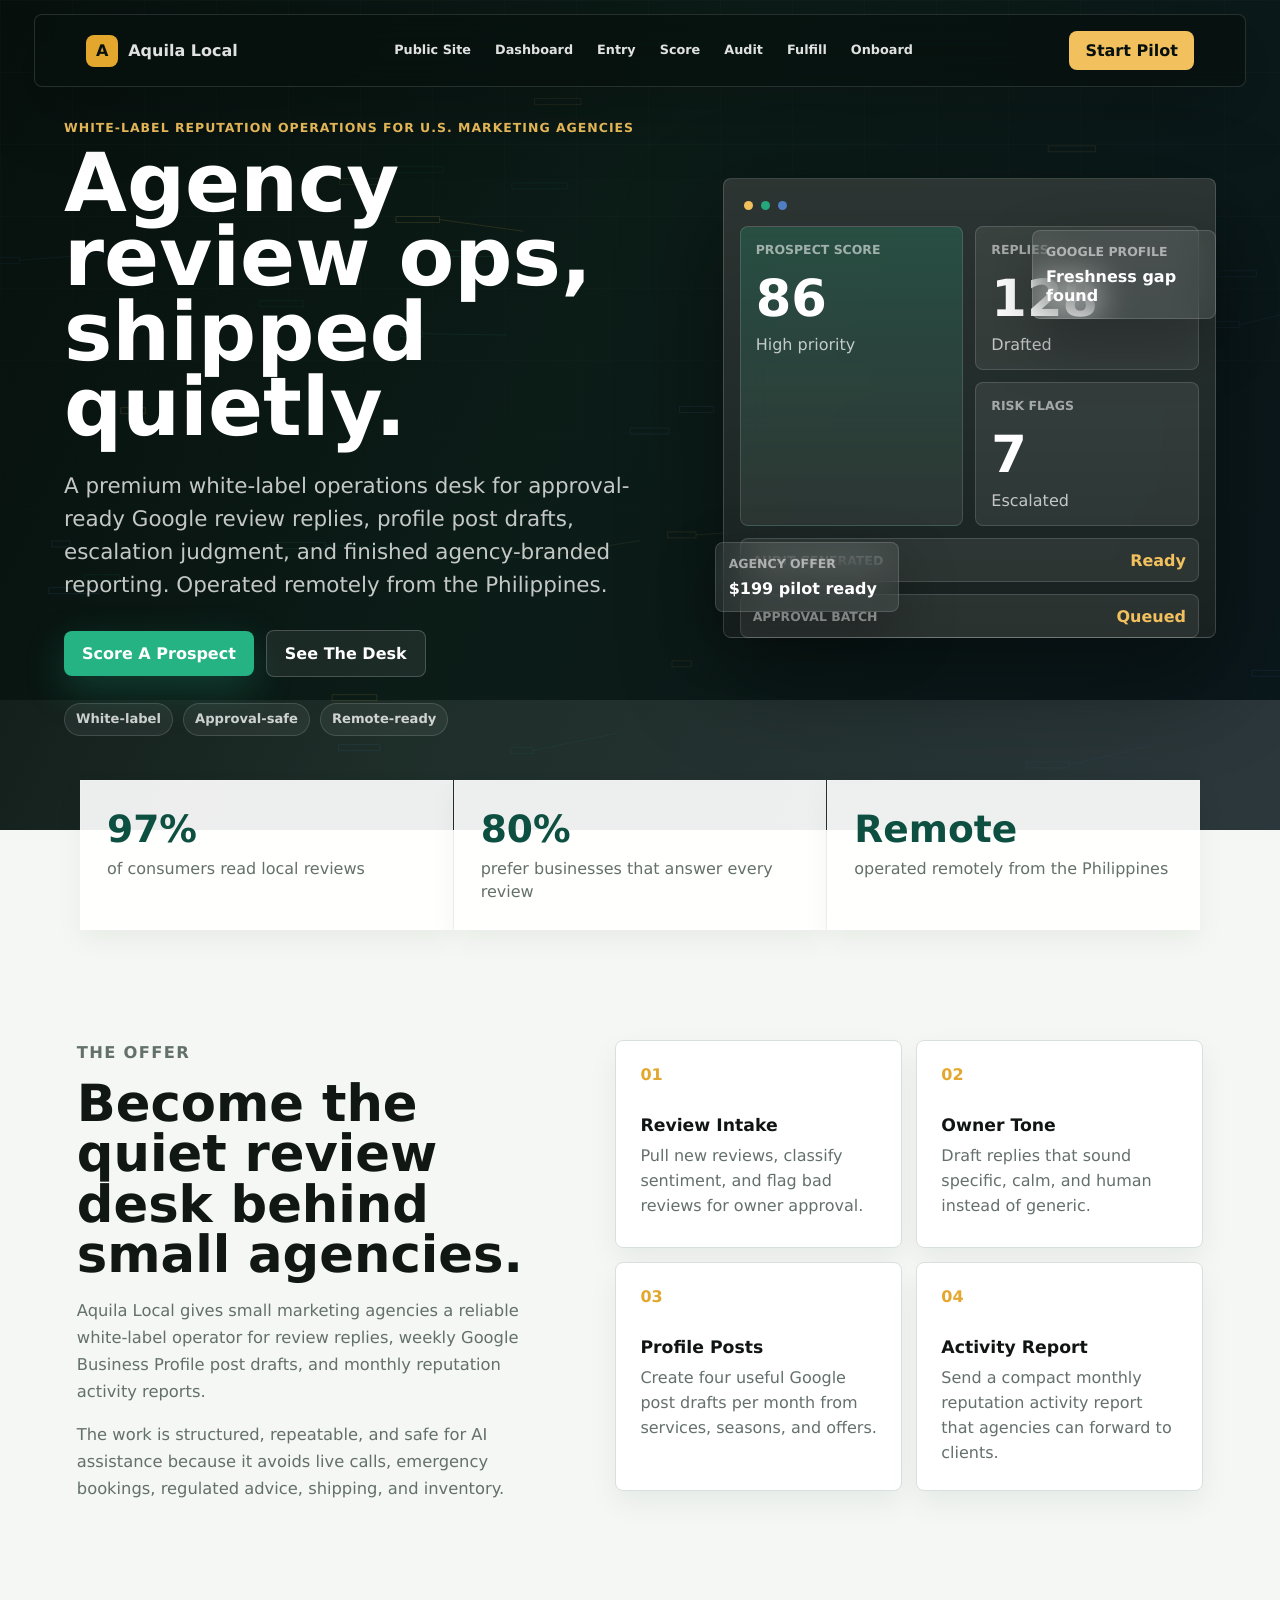
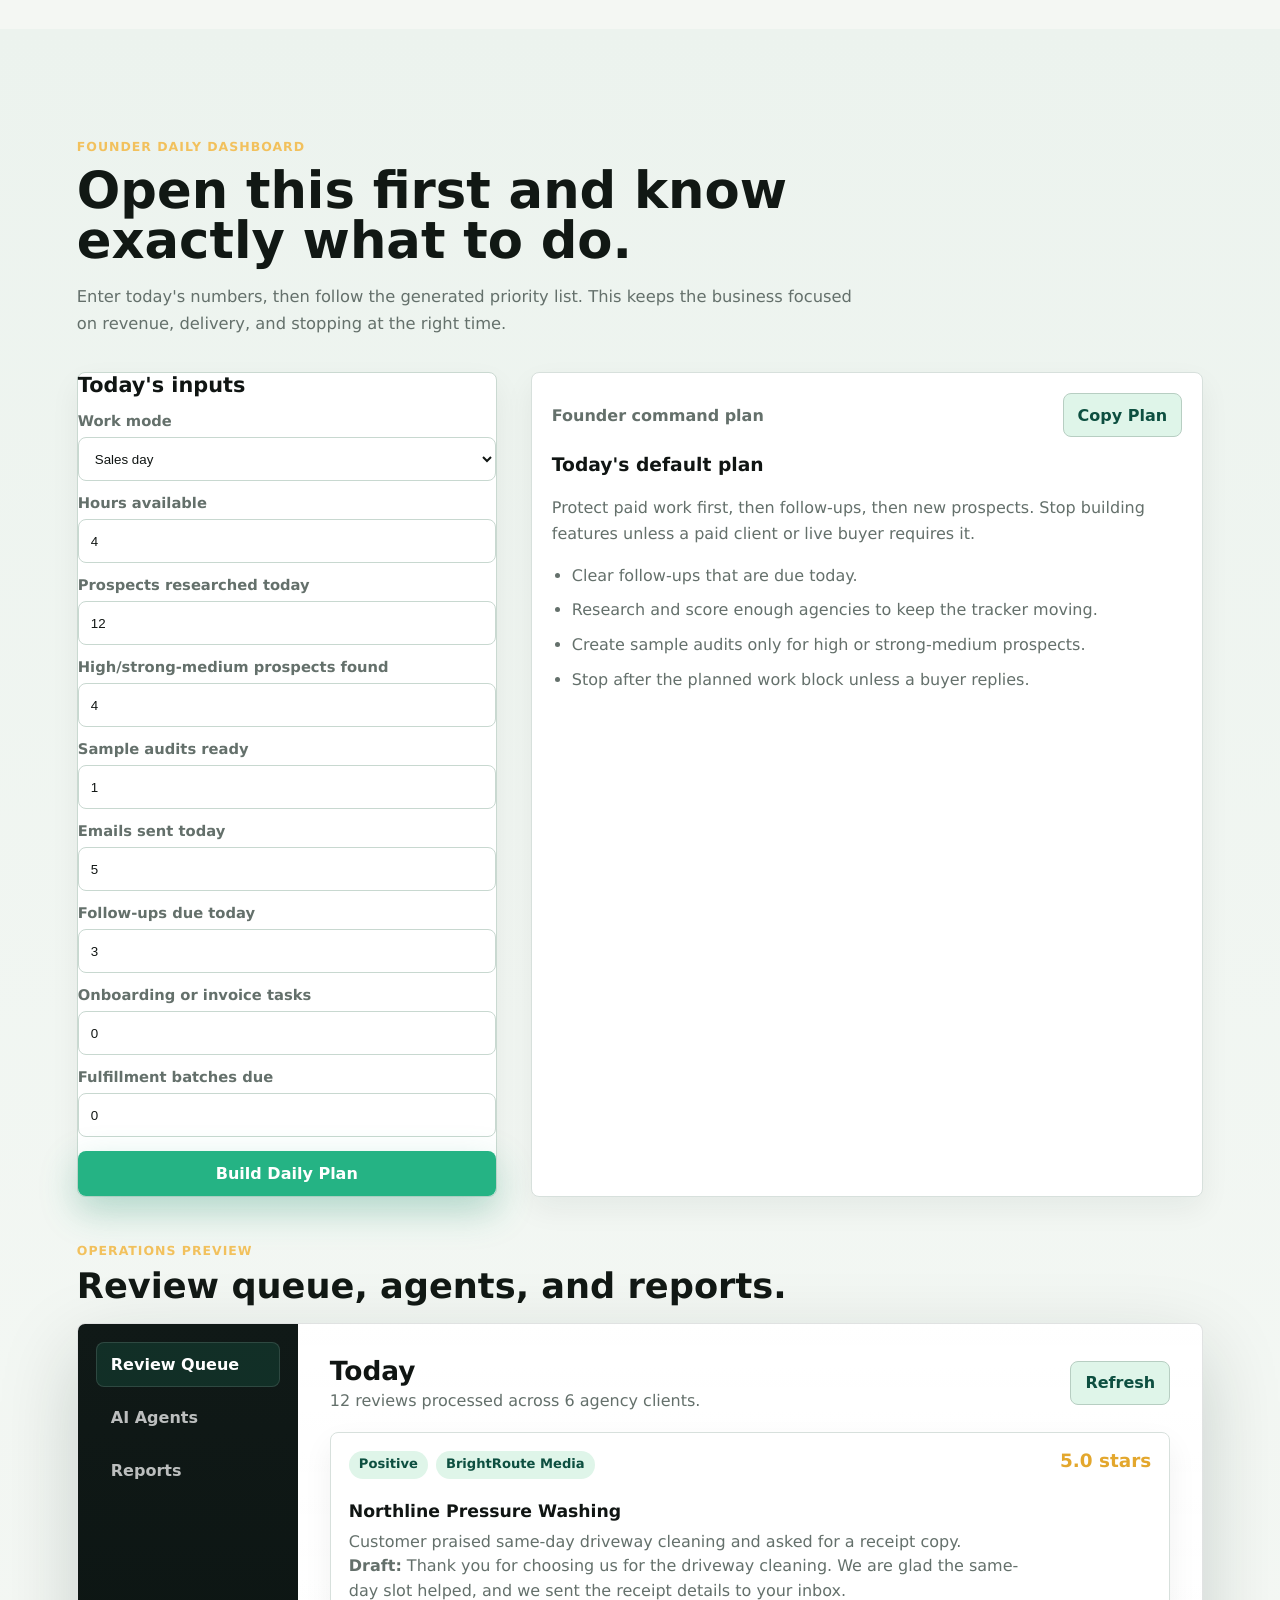
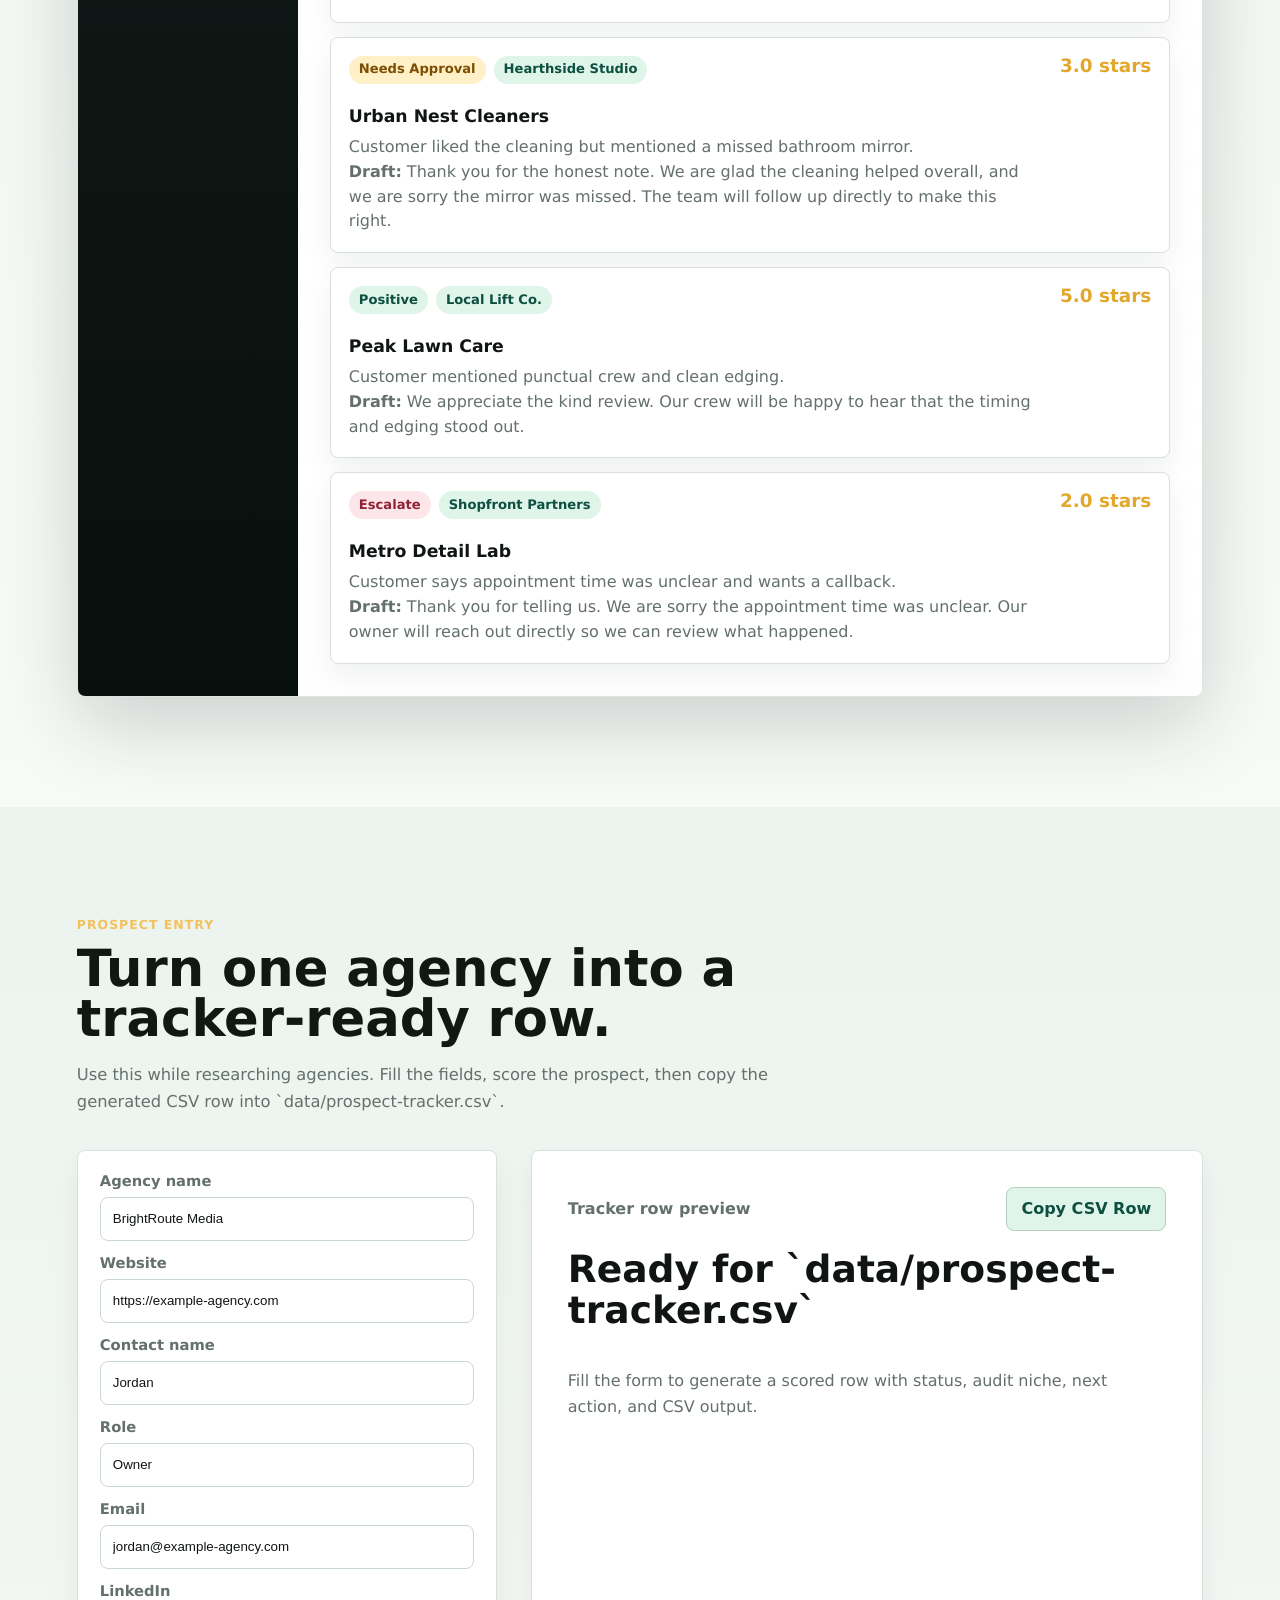
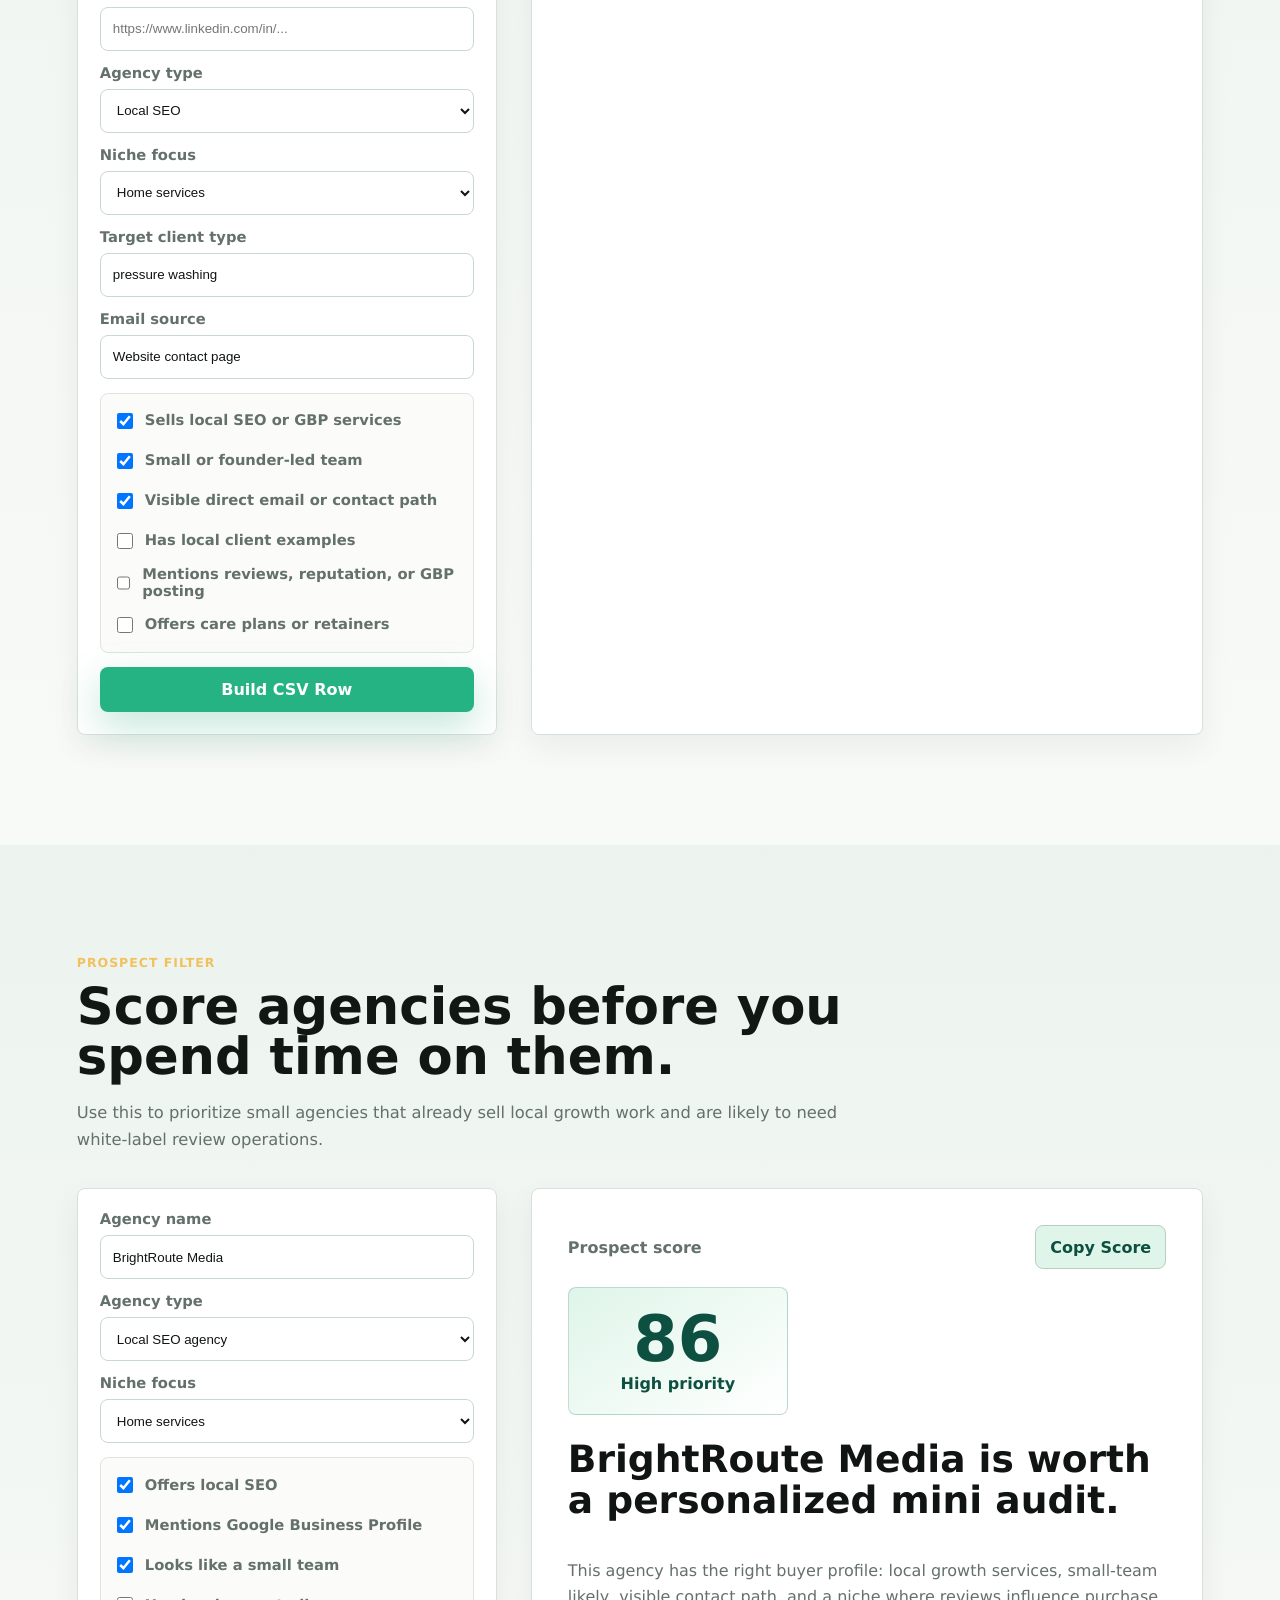
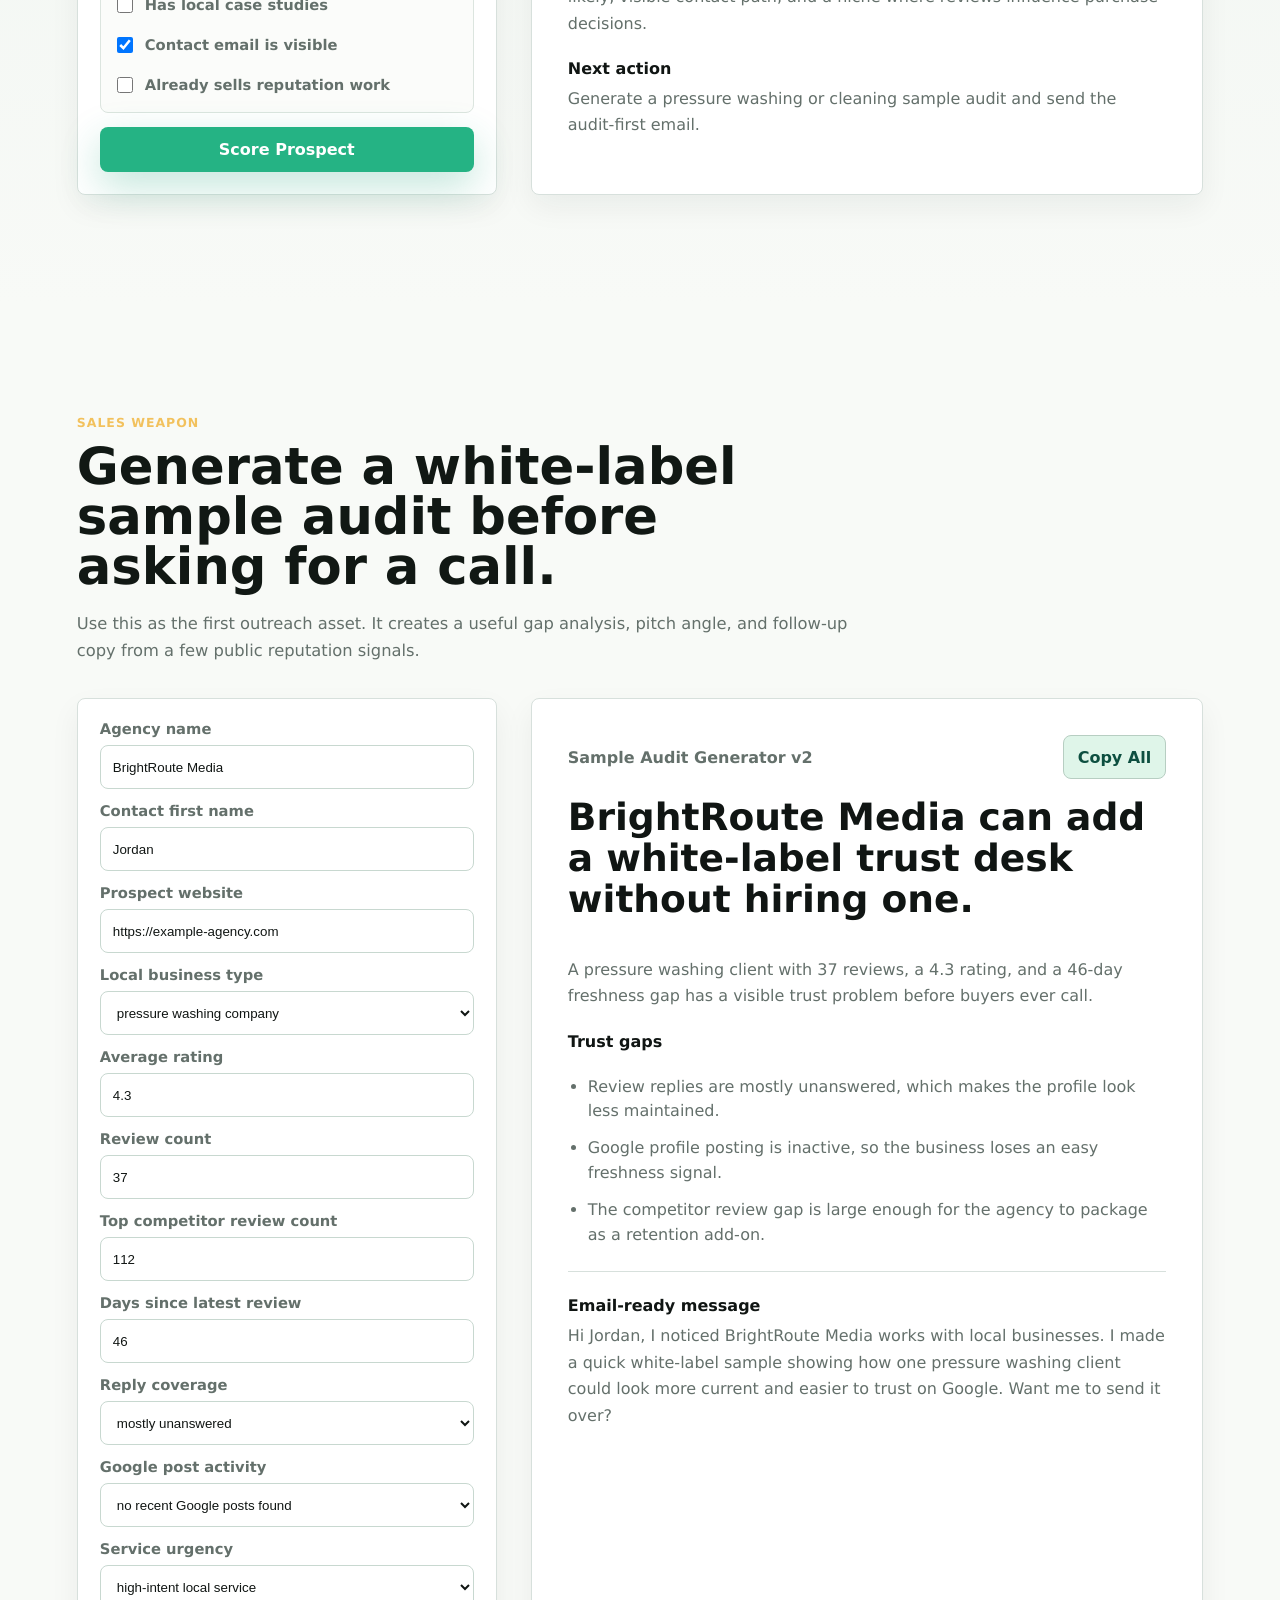
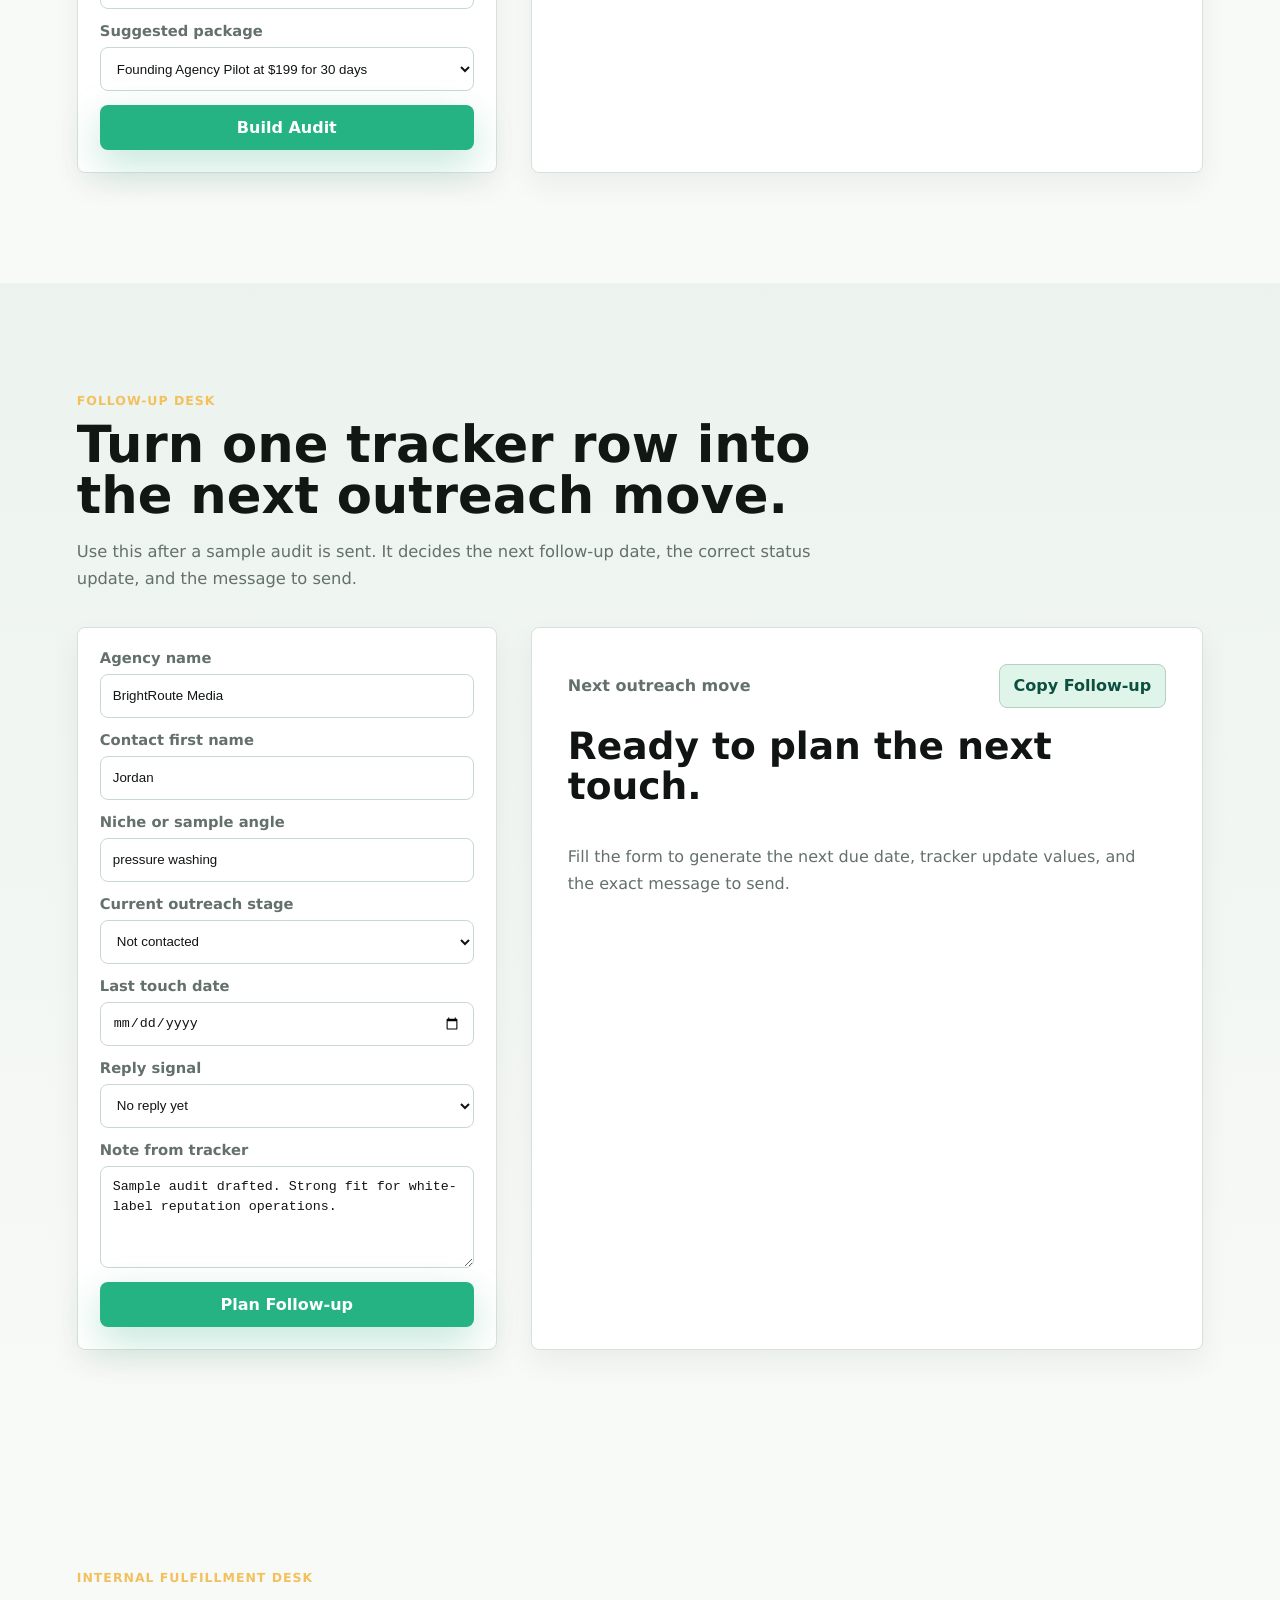
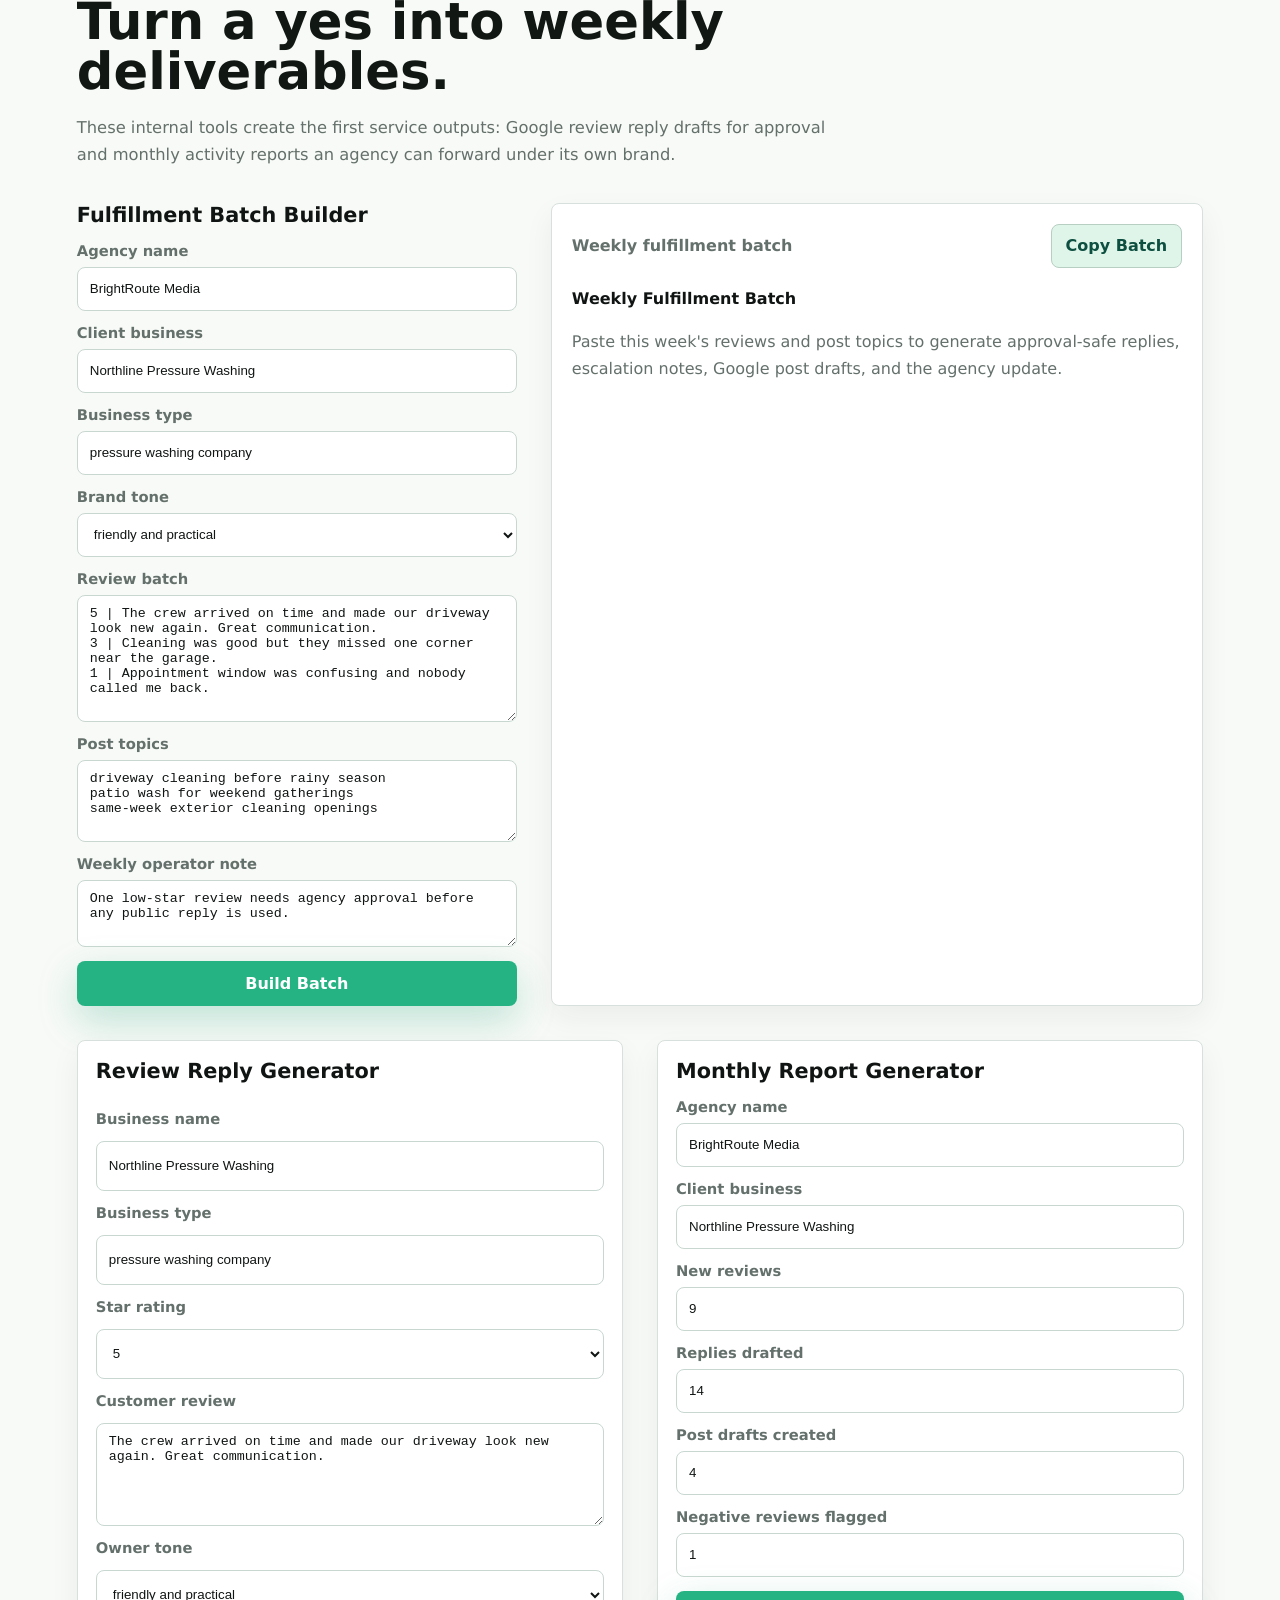
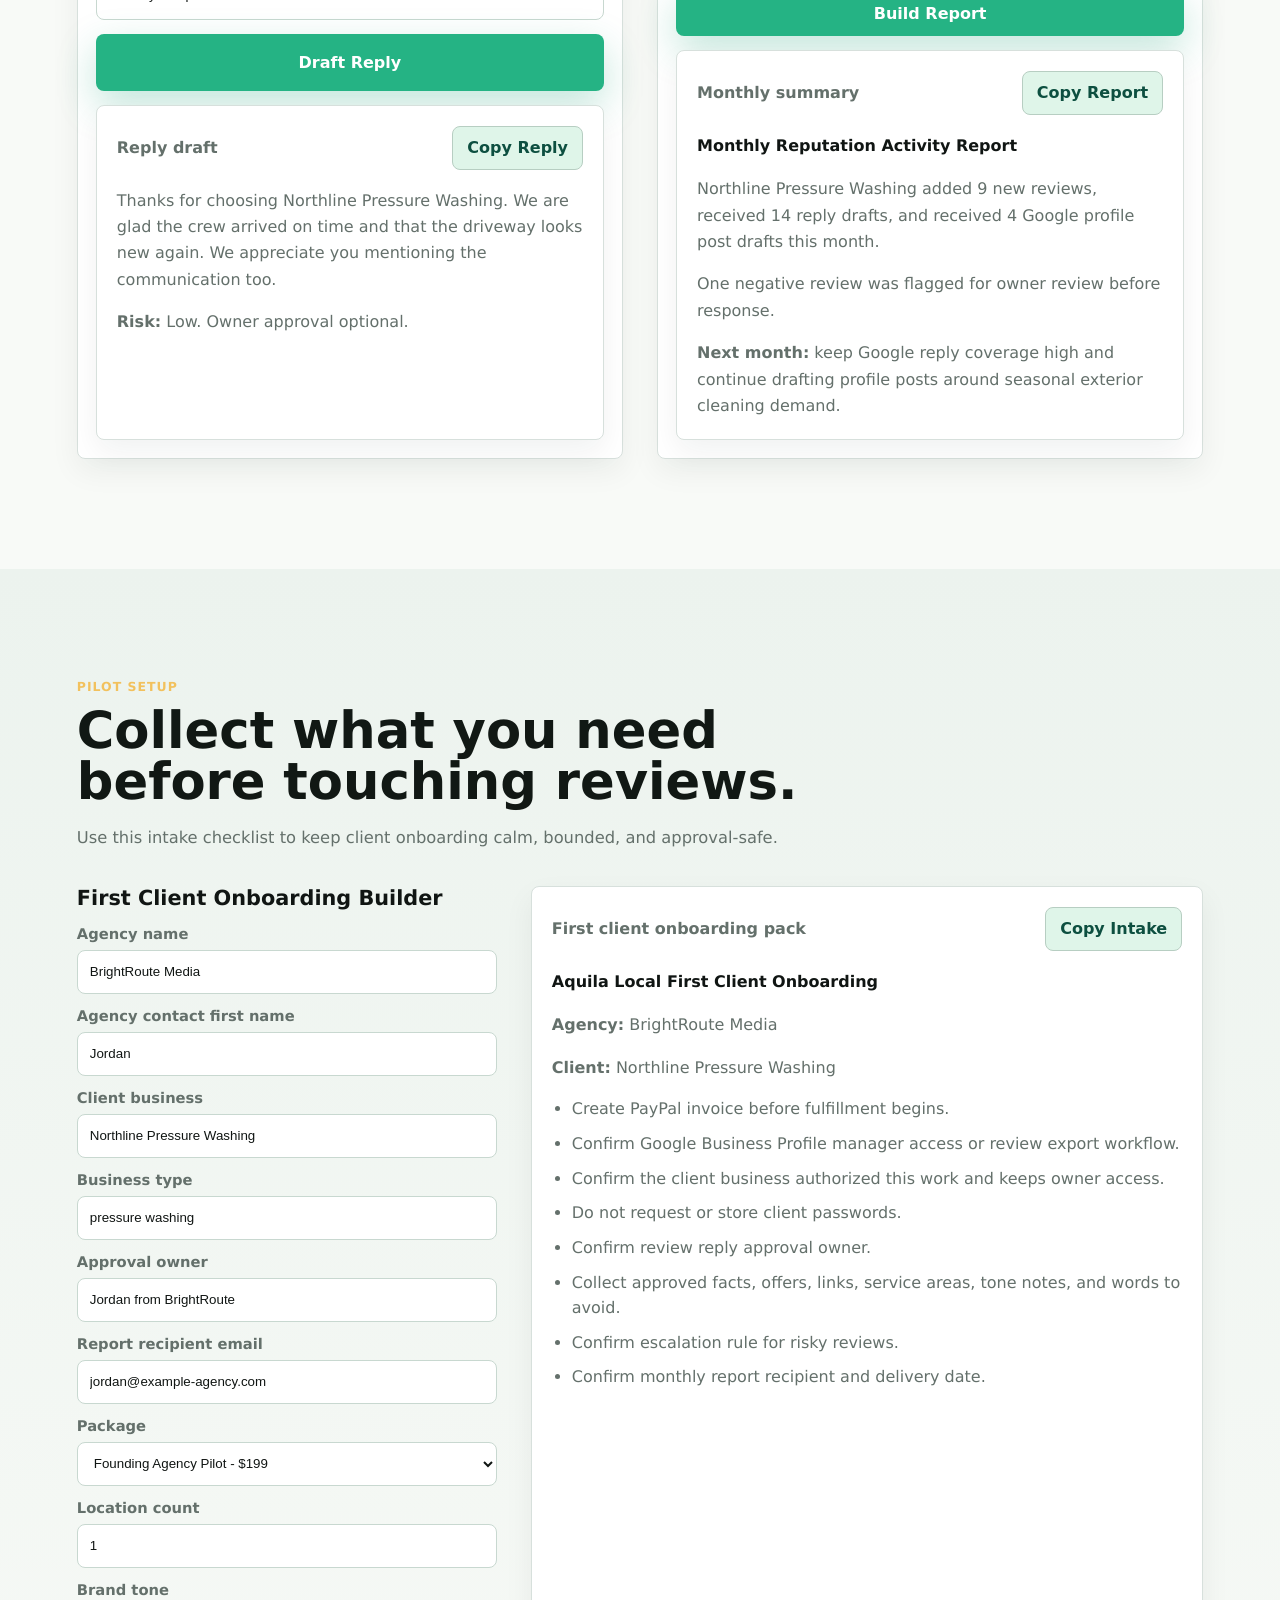
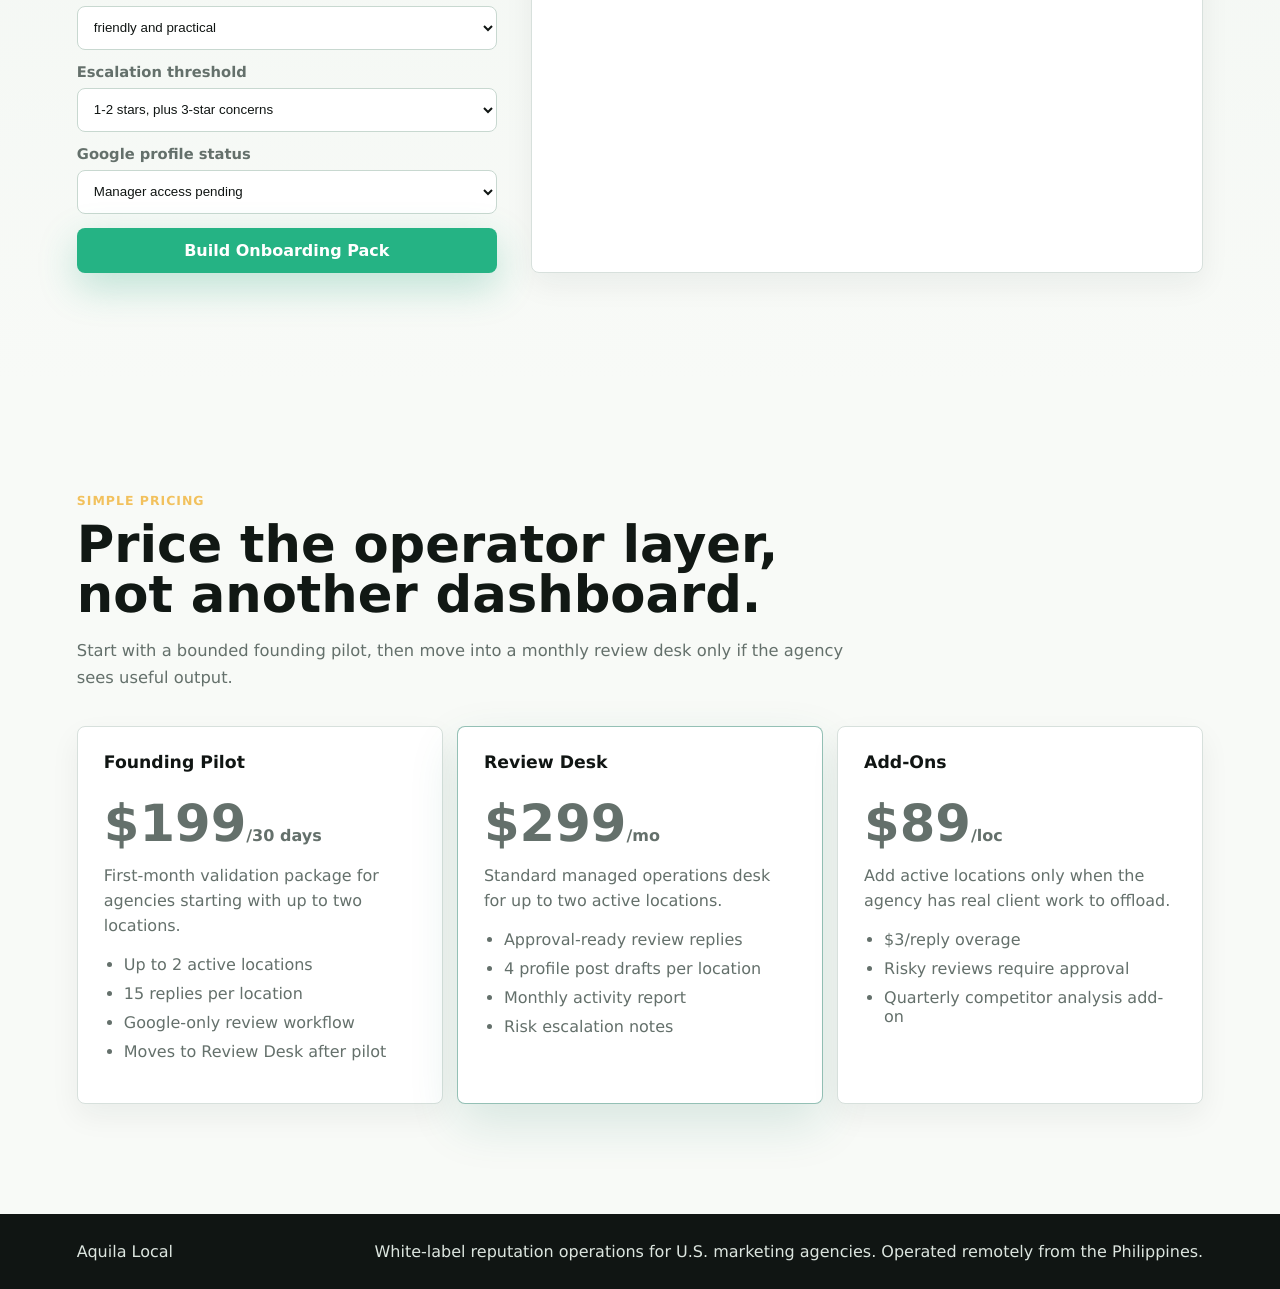
==== commit 794acd0c: "Add founder daily dashboard" ====
--- a/operator.html
+++ b/operator.html
@@ -153,8 +153,80 @@
 
       <section id="dashboard" class="section dashboard-section">
         <div class="section-heading">
-          <p class="eyebrow">Operator dashboard</p>
-          <h2>Run the service from one screen.</h2>
+          <p class="eyebrow">Founder daily dashboard</p>
+          <h2>Open this first and know exactly what to do.</h2>
+          <p>
+            Enter today&apos;s numbers, then follow the generated priority list. This keeps the business focused on revenue, delivery, and stopping at the right time.
+          </p>
+        </div>
+
+        <div class="founder-dashboard">
+          <form class="mini-form founder-form" id="dailyDashboardForm">
+            <h3>Today&apos;s inputs</h3>
+            <label>
+              Work mode
+              <select name="mode">
+                <option value="sales">Sales day</option>
+                <option value="fulfillment">Fulfillment day</option>
+                <option value="mixed">Mixed day</option>
+              </select>
+            </label>
+            <label>
+              Hours available
+              <input name="hours" type="number" min="1" max="12" value="4" required>
+            </label>
+            <label>
+              Prospects researched today
+              <input name="prospects" type="number" min="0" value="12" required>
+            </label>
+            <label>
+              High/strong-medium prospects found
+              <input name="qualified" type="number" min="0" value="4" required>
+            </label>
+            <label>
+              Sample audits ready
+              <input name="audits" type="number" min="0" value="1" required>
+            </label>
+            <label>
+              Emails sent today
+              <input name="emails" type="number" min="0" value="5" required>
+            </label>
+            <label>
+              Follow-ups due today
+              <input name="followUps" type="number" min="0" value="3" required>
+            </label>
+            <label>
+              Onboarding or invoice tasks
+              <input name="onboarding" type="number" min="0" value="0" required>
+            </label>
+            <label>
+              Fulfillment batches due
+              <input name="fulfillment" type="number" min="0" value="0" required>
+            </label>
+            <button class="primary-button form-button" type="submit">Build Daily Plan</button>
+          </form>
+
+          <article class="tool-output founder-output" id="dailyDashboardOutput" aria-live="polite">
+            <div class="output-actions">
+              <span class="report-label">Founder command plan</span>
+              <button class="tool-button" type="button" data-copy-target="dailyDashboardOutput">Copy Plan</button>
+            </div>
+            <div class="copy-document">
+              <h3>Today&apos;s default plan</h3>
+              <p>Protect paid work first, then follow-ups, then new prospects. Stop building features unless a paid client or live buyer requires it.</p>
+              <ul>
+                <li>Clear follow-ups that are due today.</li>
+                <li>Research and score enough agencies to keep the tracker moving.</li>
+                <li>Create sample audits only for high or strong-medium prospects.</li>
+                <li>Stop after the planned work block unless a buyer replies.</li>
+              </ul>
+            </div>
+          </article>
+        </div>
+
+        <div class="section-heading compact-heading">
+          <p class="eyebrow">Operations preview</p>
+          <h2>Review queue, agents, and reports.</h2>
         </div>
 
         <div class="dashboard-shell">
--- a/styles.css
+++ b/styles.css
@@ -320,6 +320,34 @@
   margin-bottom: 34px;
 }
 
+.compact-heading {
+  margin-top: clamp(24px, 5vw, 44px);
+  margin-bottom: 18px;
+}
+
+.compact-heading h2 {
+  font-size: clamp(1.5rem, 3vw, 2.2rem);
+}
+
+.founder-dashboard {
+  display: grid;
+  grid-template-columns: minmax(280px, 420px) minmax(0, 1fr);
+  gap: clamp(18px, 4vw, 34px);
+  margin-bottom: clamp(22px, 5vw, 46px);
+}
+
+.founder-form,
+.founder-output {
+  border: 1px solid #cad9d1;
+  border-radius: 8px;
+  background: var(--panel);
+  box-shadow: 0 12px 30px rgba(20, 34, 29, 0.06);
+}
+
+.founder-output {
+  padding: clamp(22px, 4vw, 36px);
+}
+
 .dashboard-shell {
   display: grid;
   grid-template-columns: 220px minmax(0, 1fr);
@@ -743,6 +771,11 @@
   text-align: center;
 }
 
+.compact-meter {
+  min-height: 104px;
+  margin-bottom: 18px;
+}
+
 .score-meter strong {
   color: var(--green-dark);
   font-size: clamp(2.6rem, 5vw, 4.2rem);
@@ -837,6 +870,7 @@
   .signal-strip,
   .split-section,
   .dashboard-shell,
+  .founder-dashboard,
   .audit-builder,
   .score-builder,
   .onboard-builder,
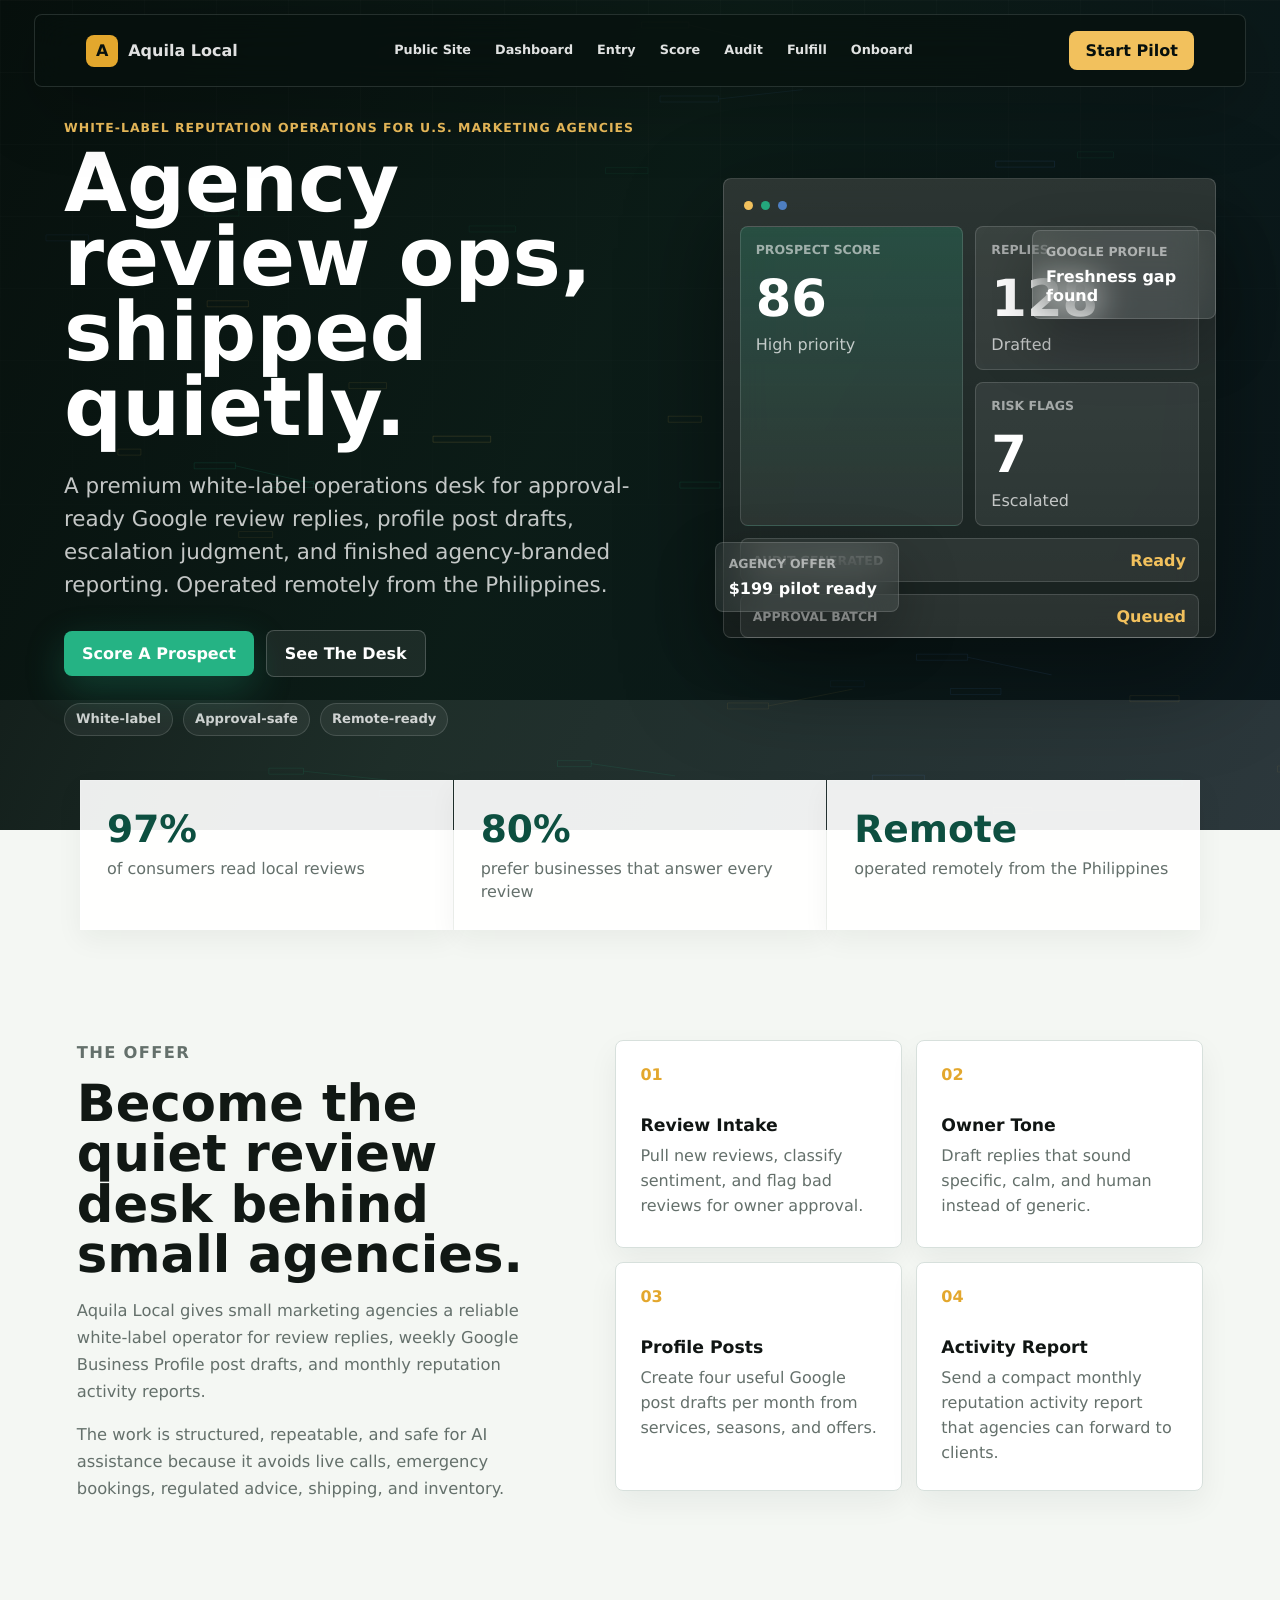
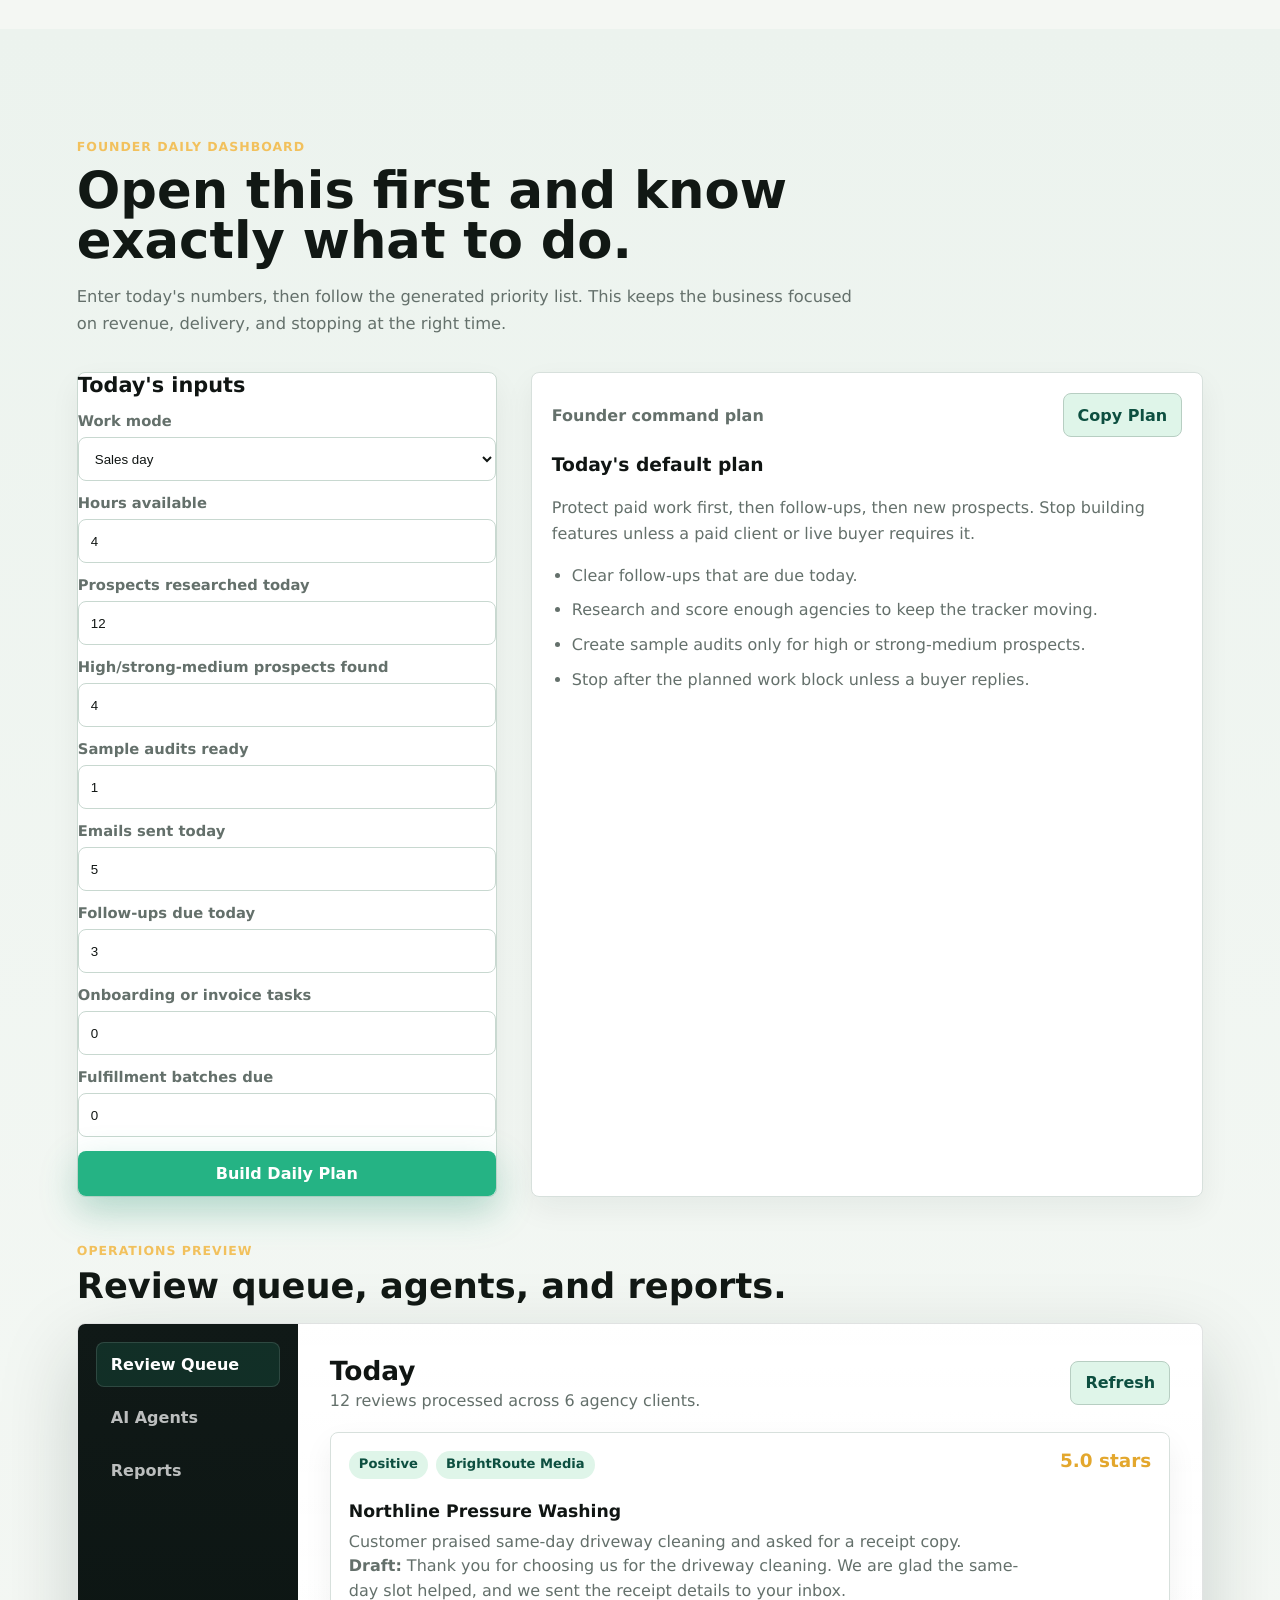
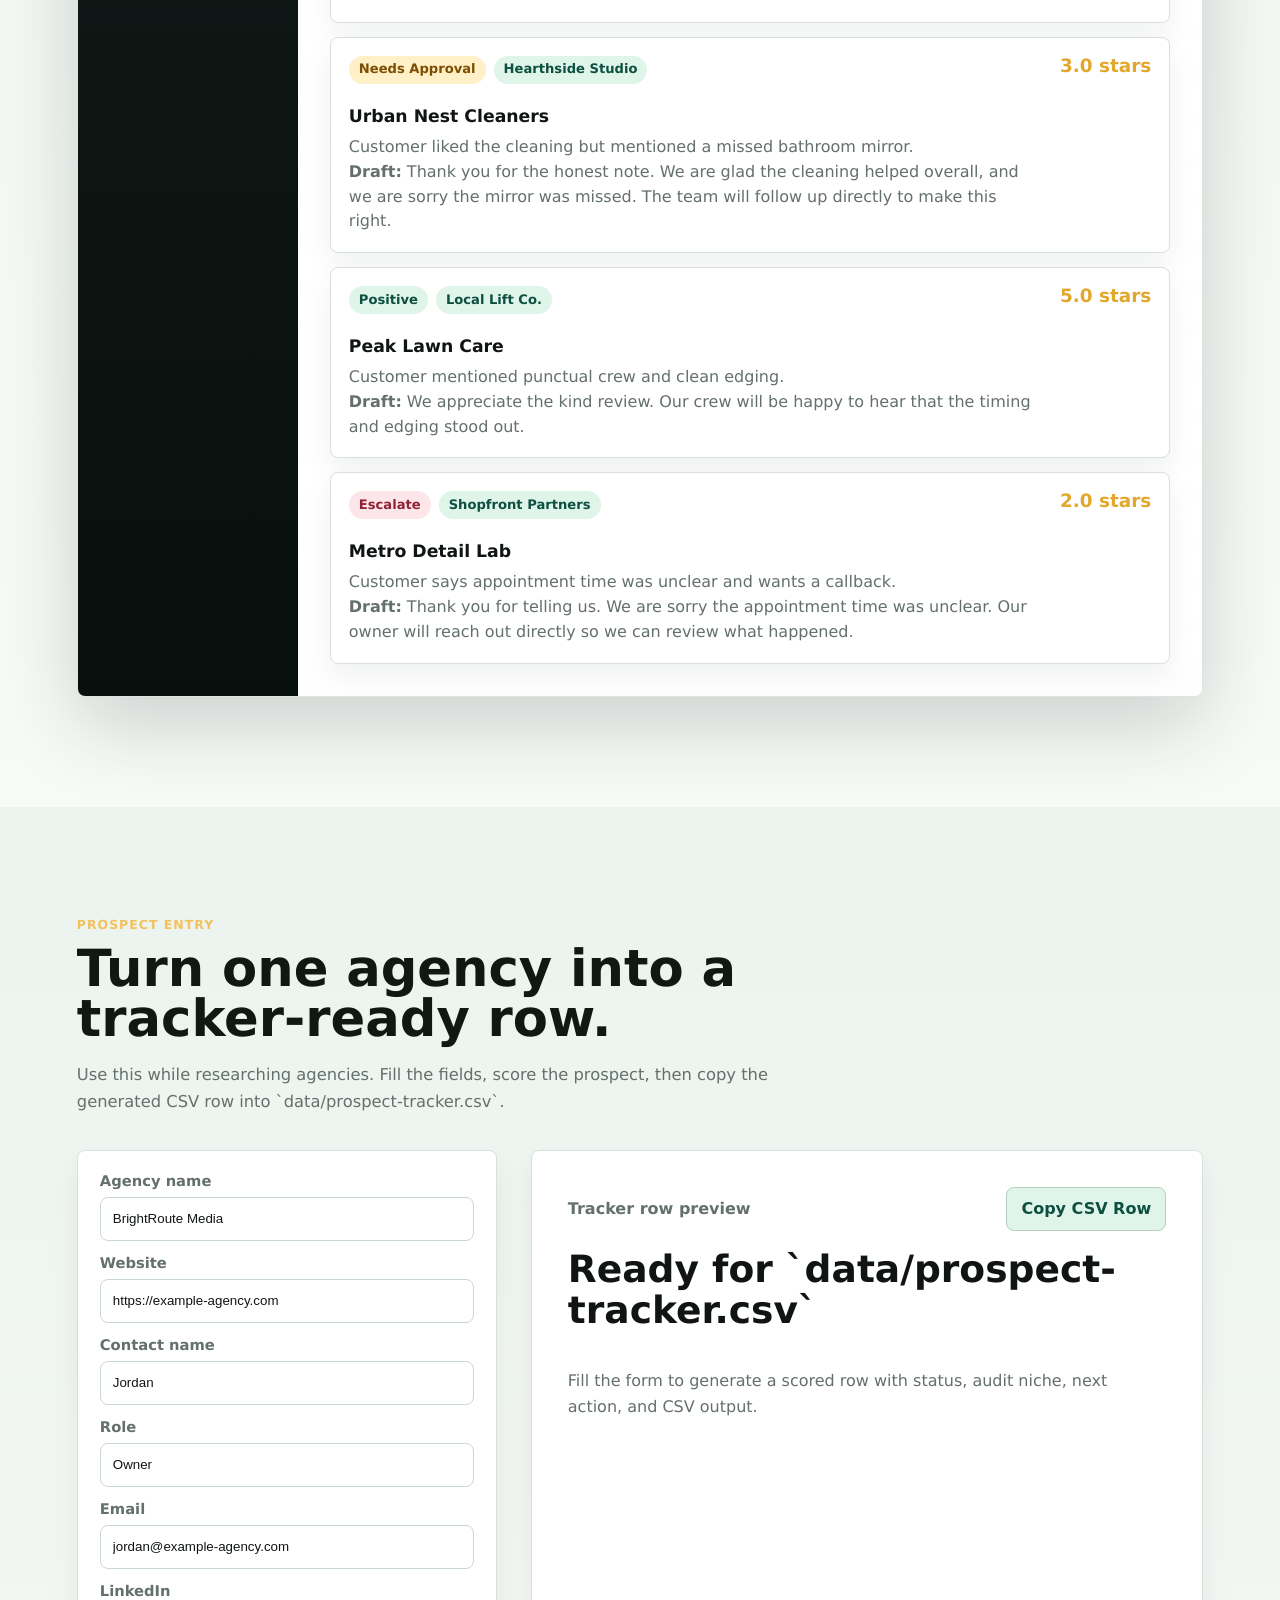
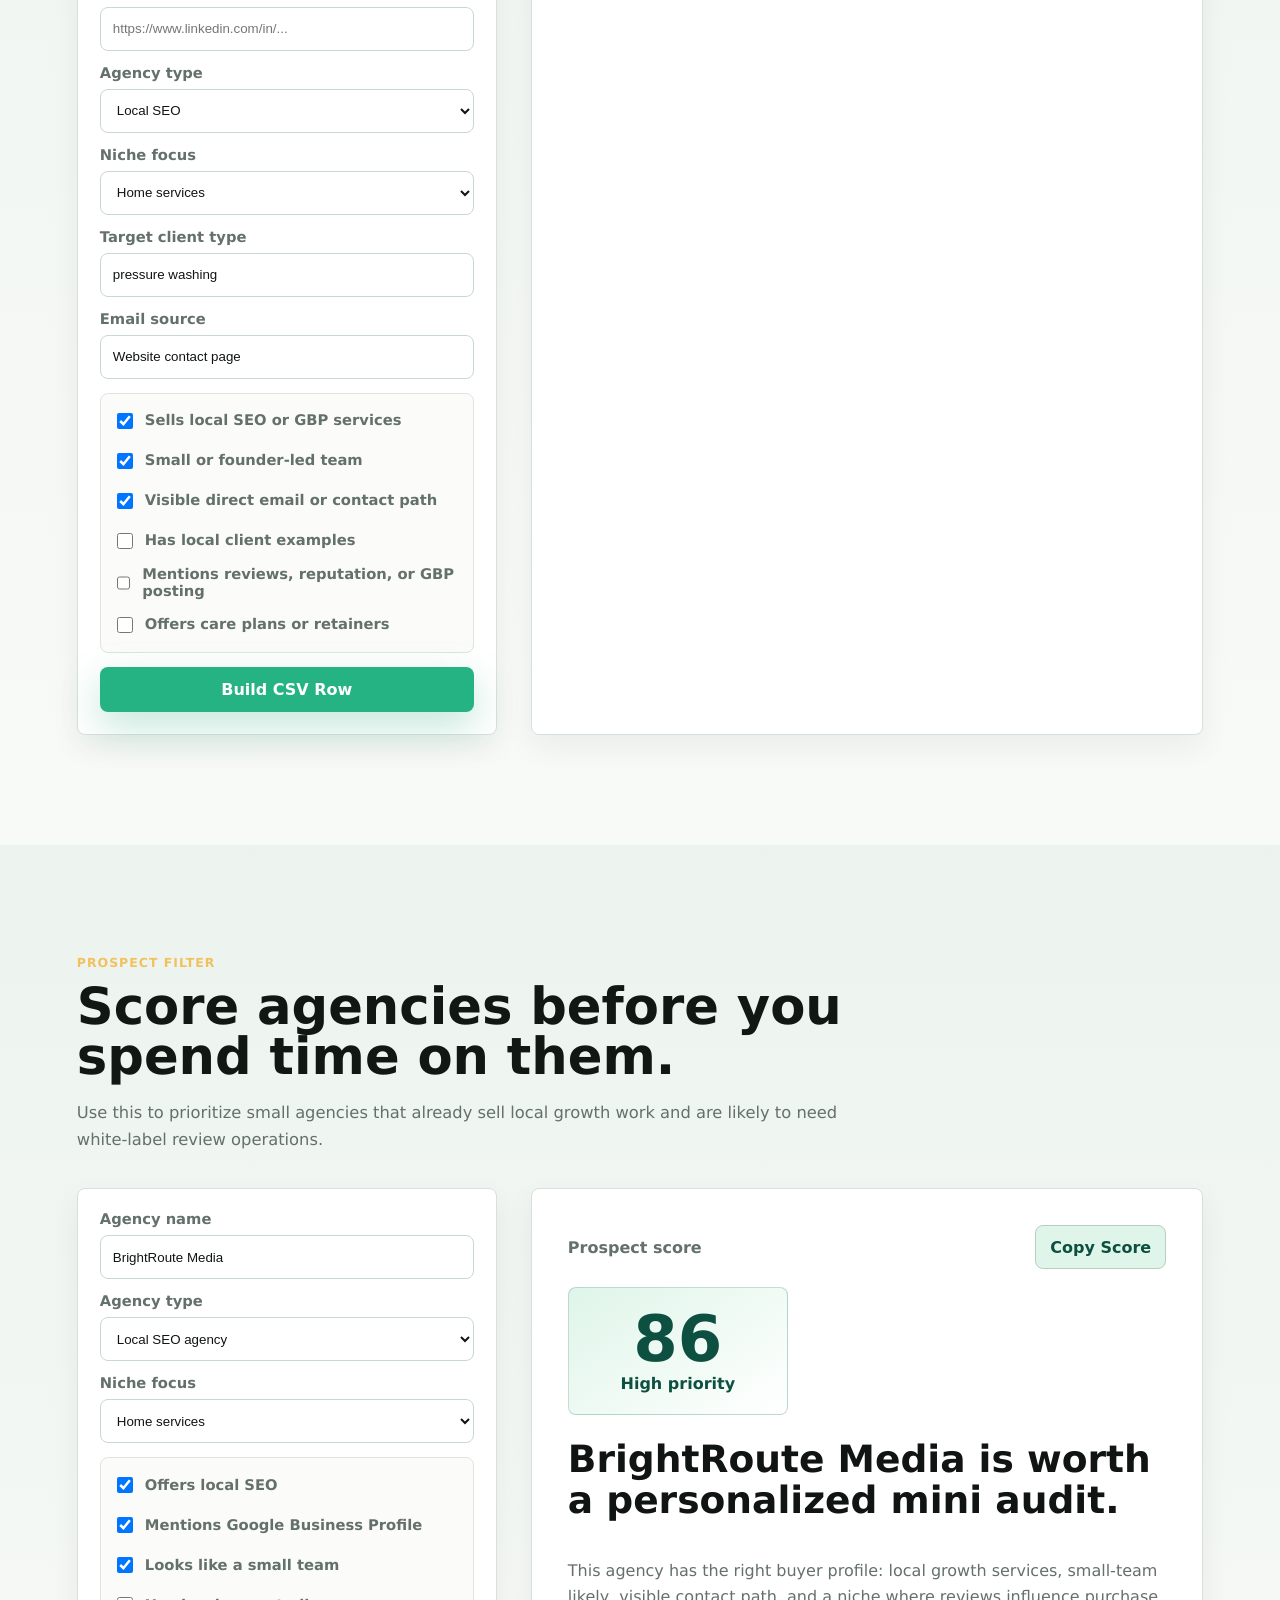
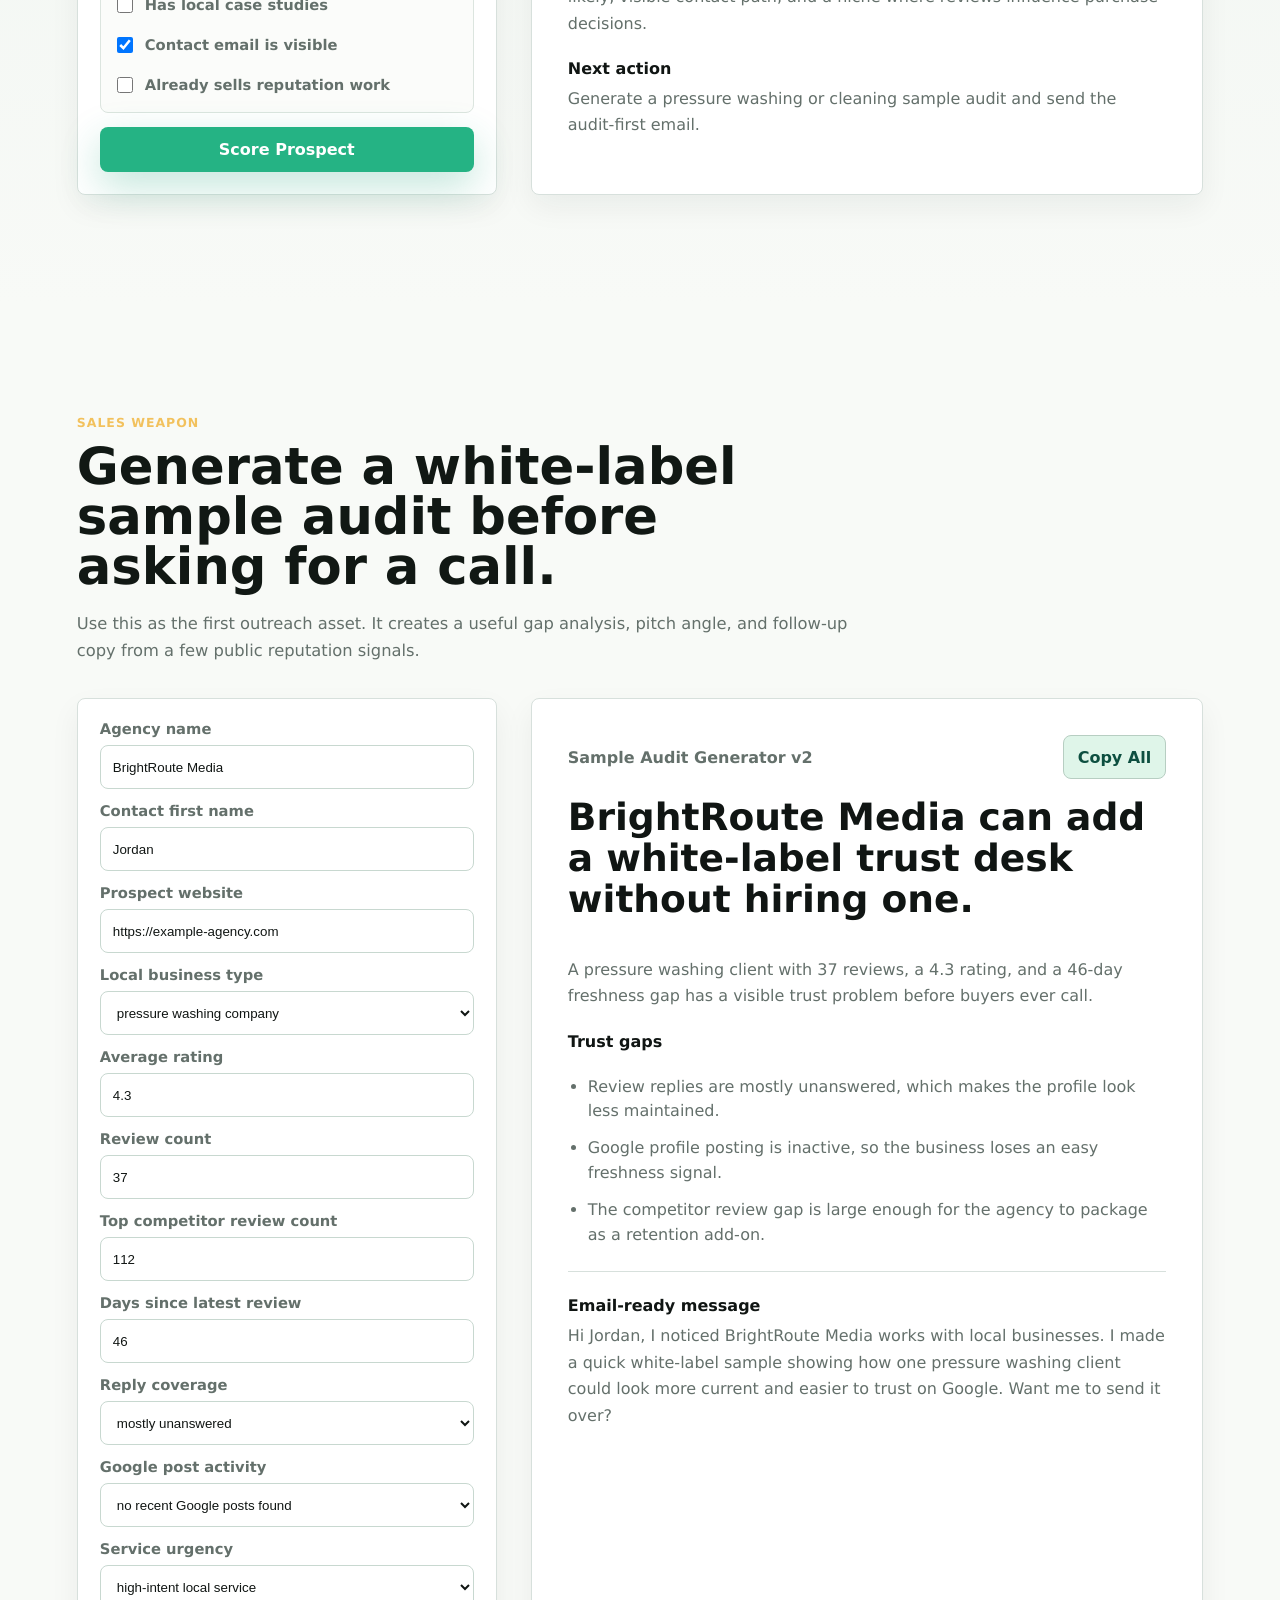
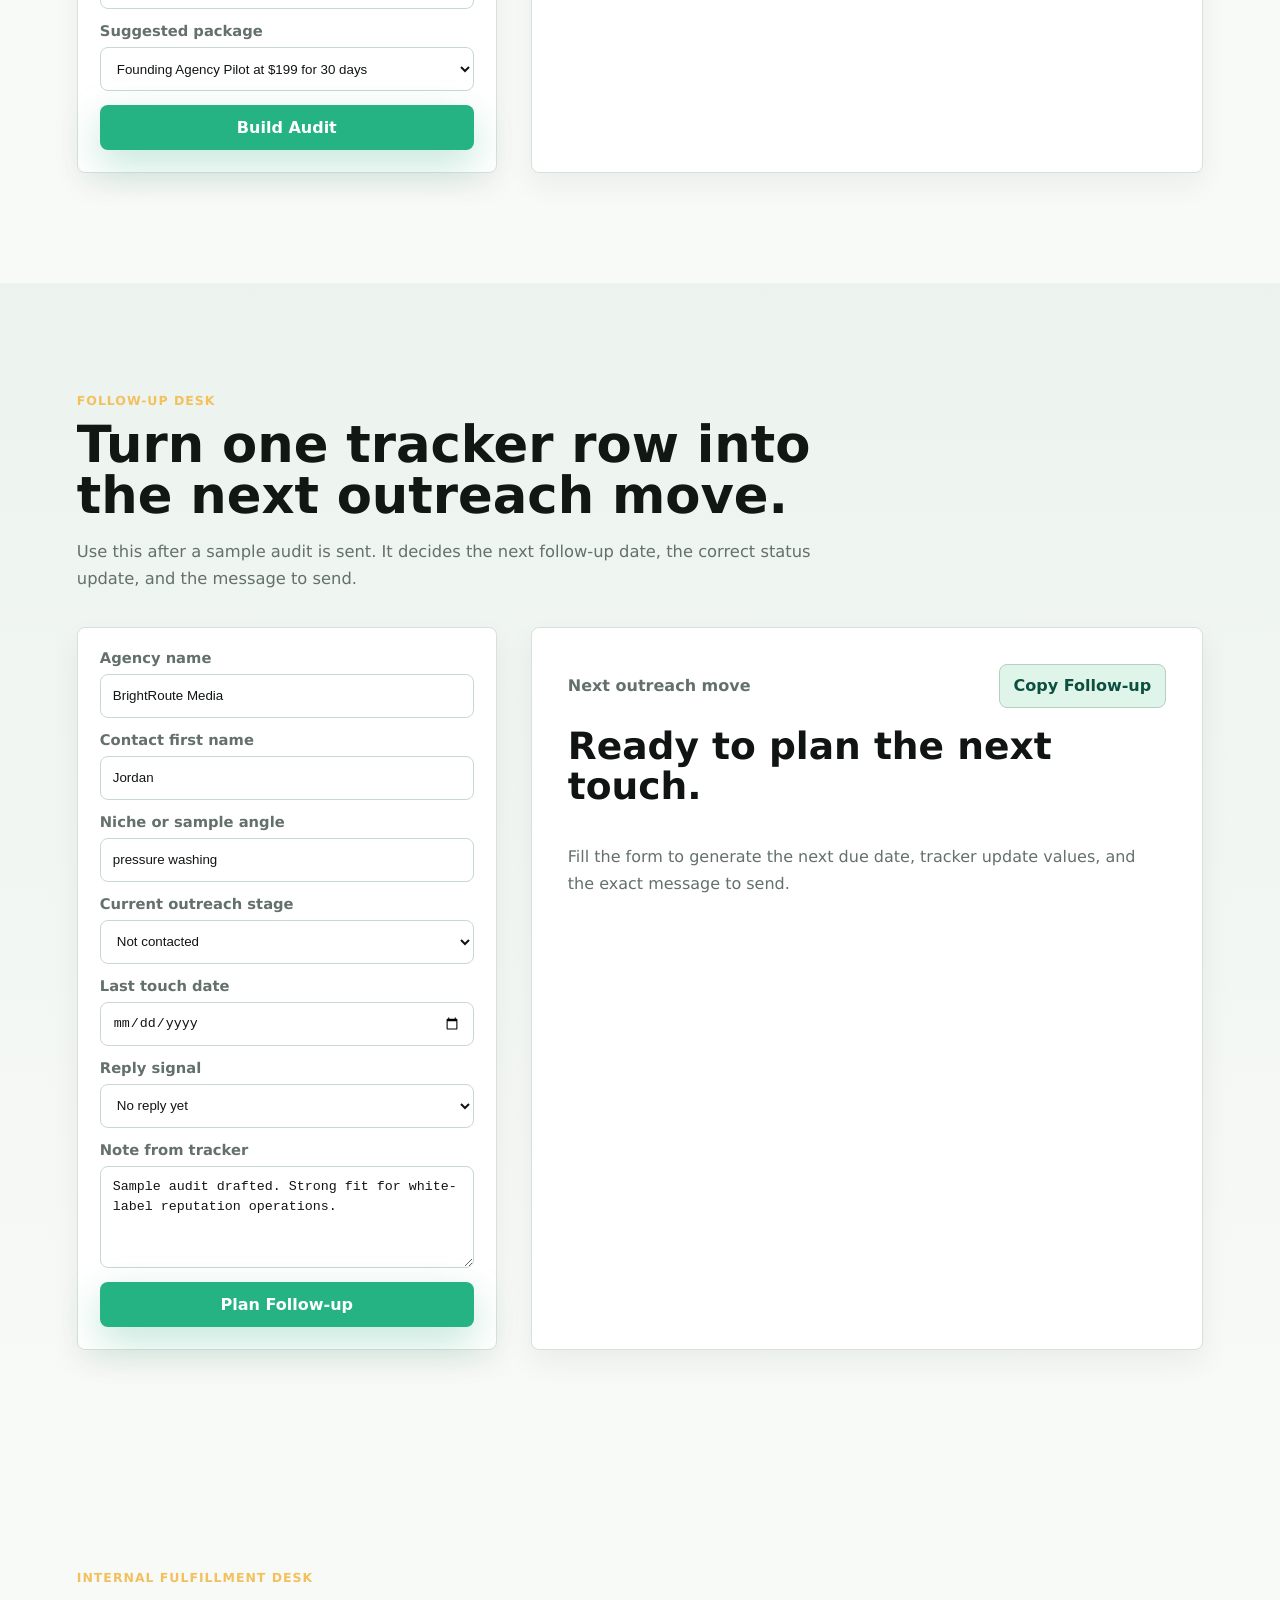
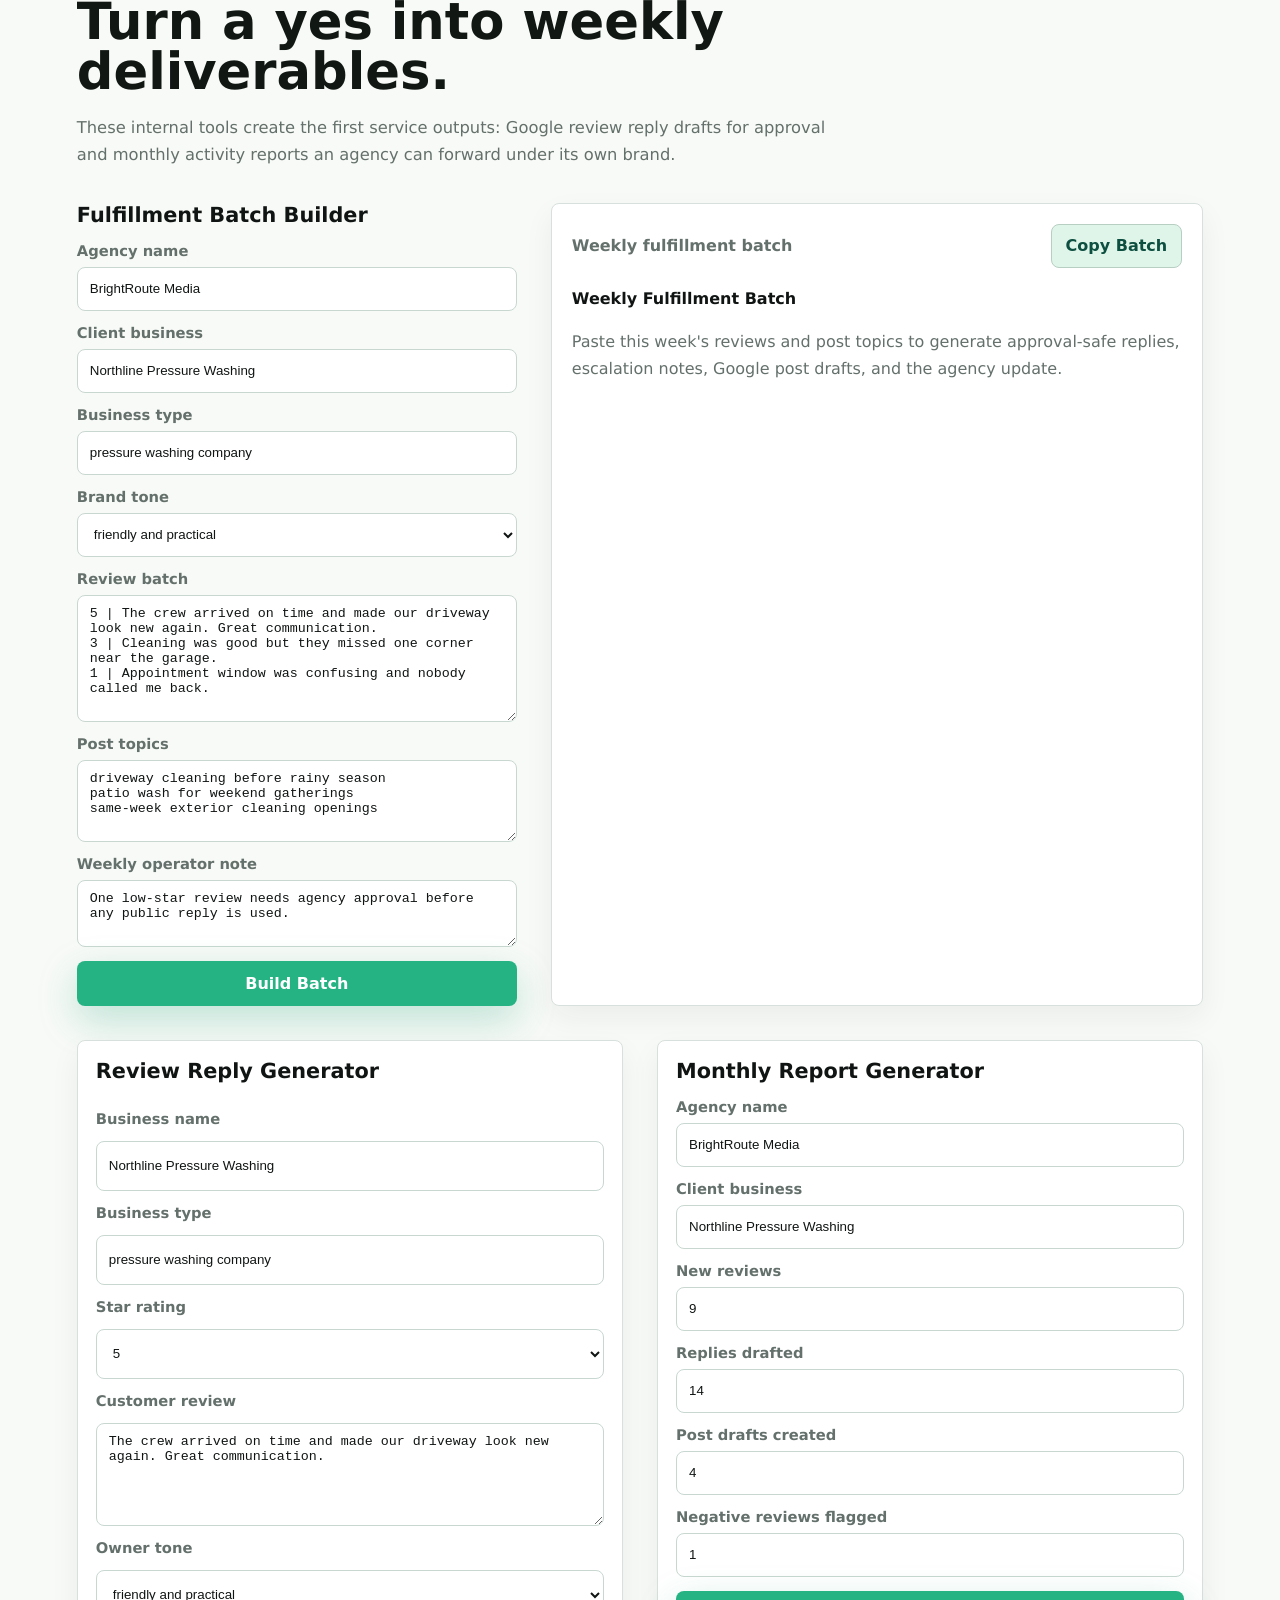
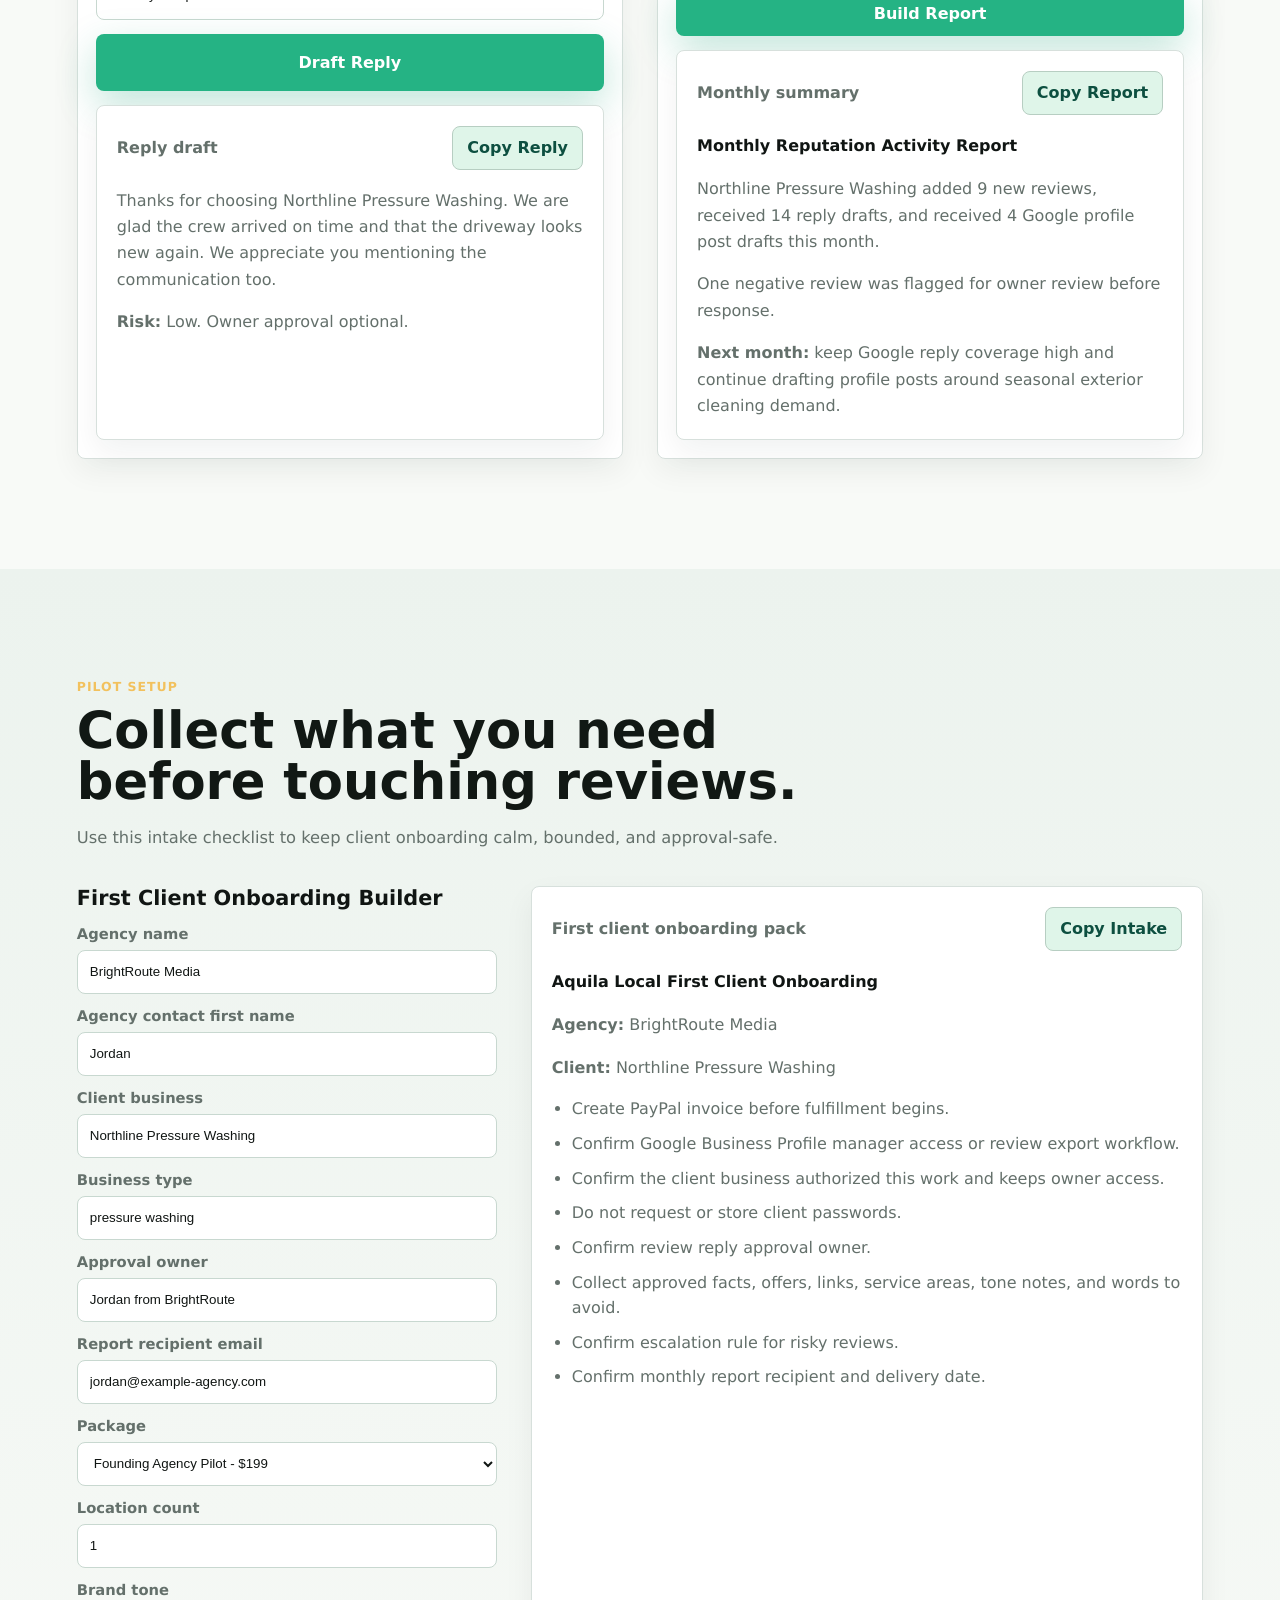
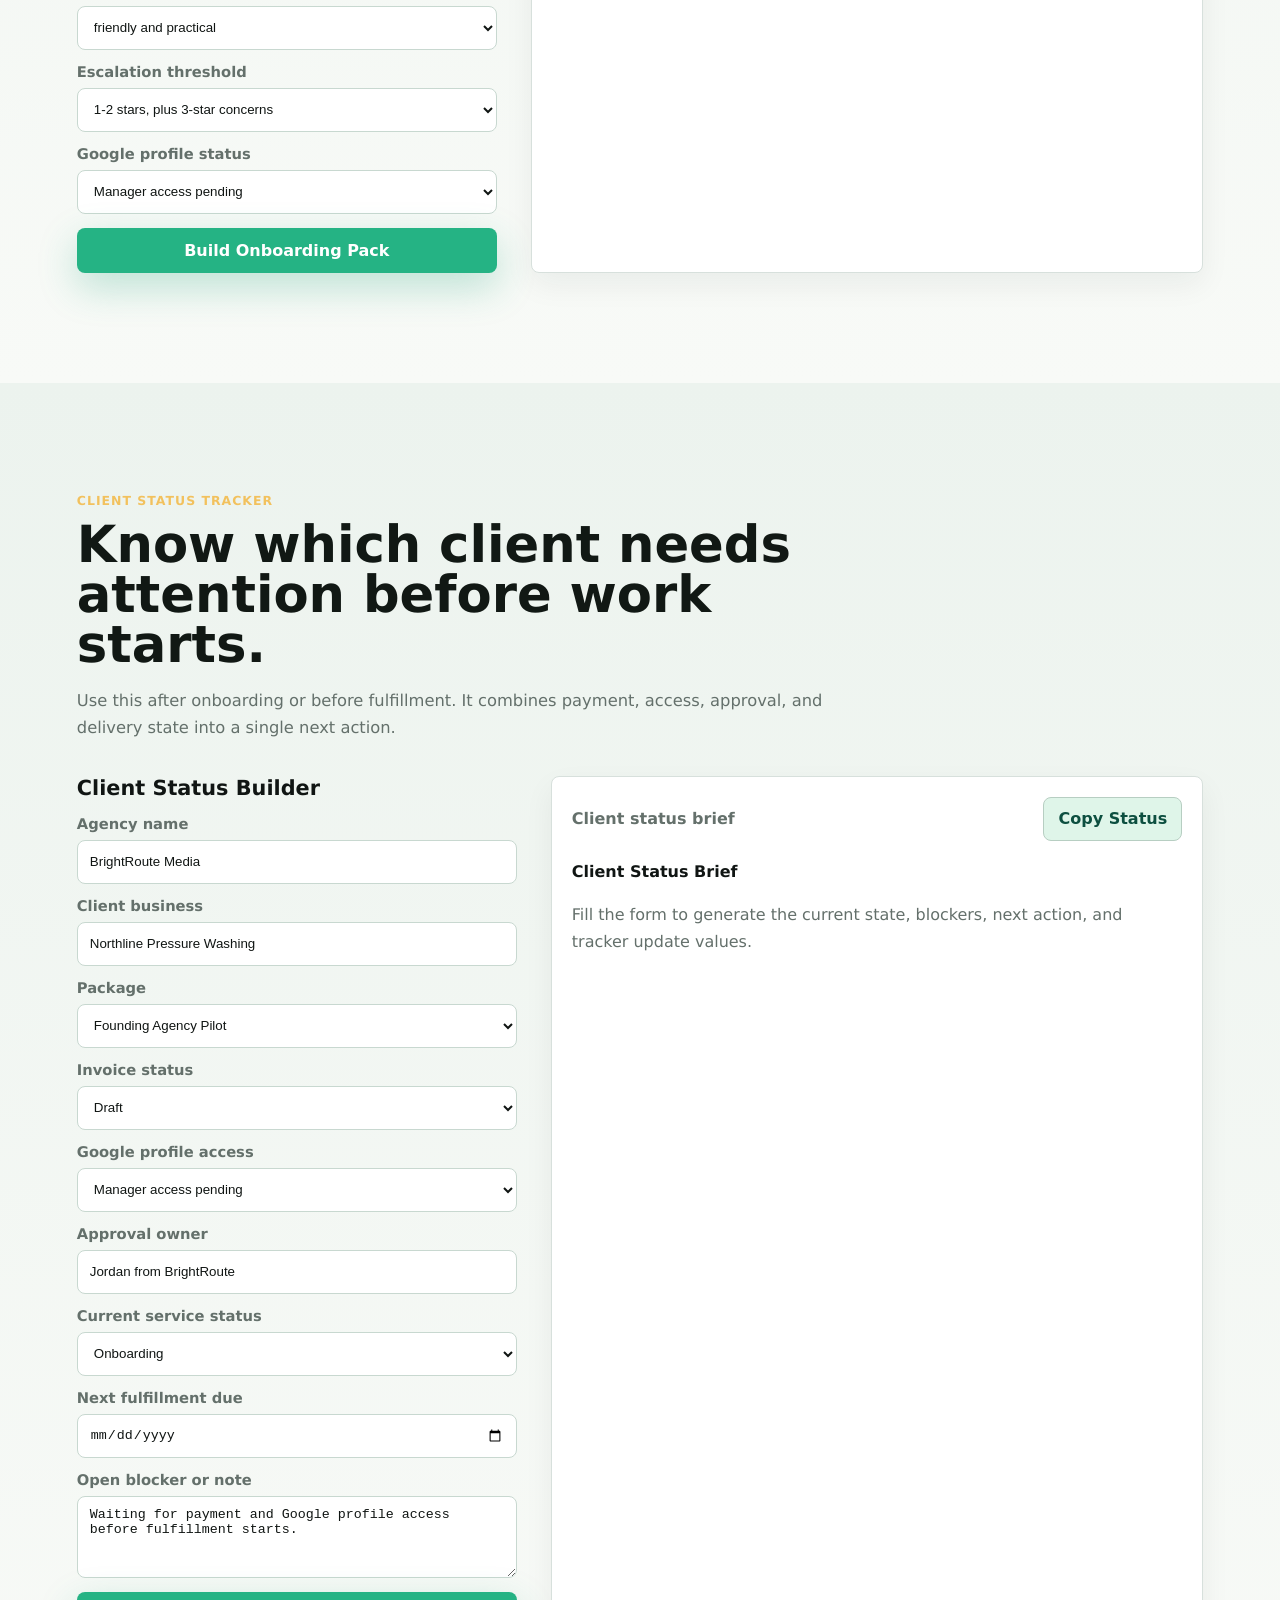
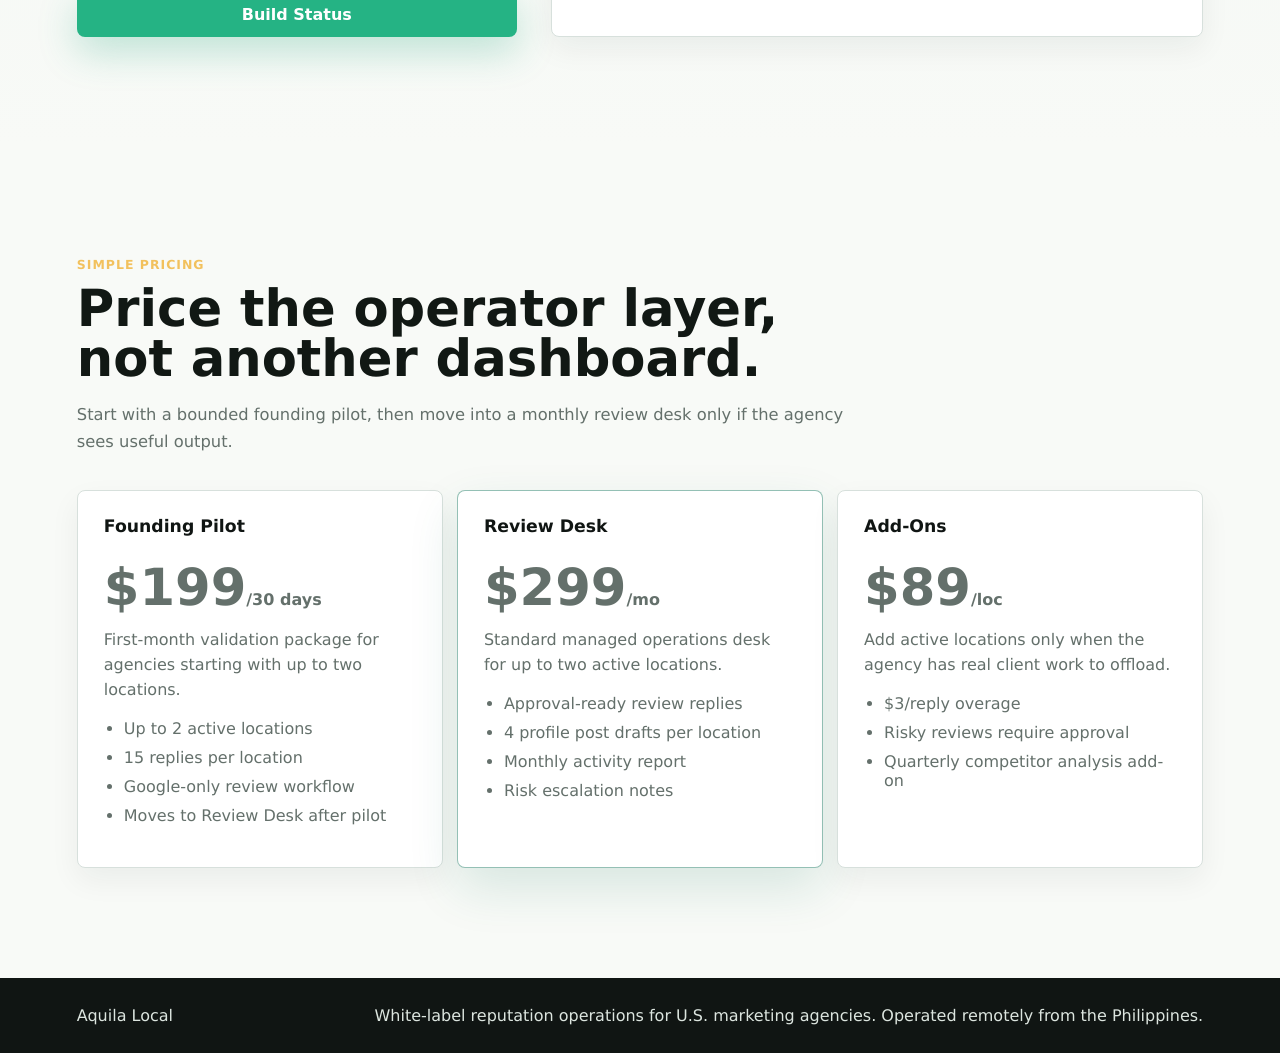
==== commit e460f74e: "Add client status tracker" ====
--- a/operator.html
+++ b/operator.html
@@ -876,6 +876,90 @@
         </div>
       </section>
 
+      <section id="client-status" class="section score-section">
+        <div class="section-heading">
+          <p class="eyebrow">Client status tracker</p>
+          <h2>Know which client needs attention before work starts.</h2>
+          <p>
+            Use this after onboarding or before fulfillment. It combines payment, access, approval, and delivery state into a single next action.
+          </p>
+        </div>
+
+        <div class="status-builder">
+          <form class="mini-form" id="clientStatusForm">
+            <h3>Client Status Builder</h3>
+            <label>
+              Agency name
+              <input name="agency" type="text" value="BrightRoute Media" required>
+            </label>
+            <label>
+              Client business
+              <input name="client" type="text" value="Northline Pressure Washing" required>
+            </label>
+            <label>
+              Package
+              <select name="package">
+                <option>Founding Agency Pilot</option>
+                <option>Review Desk</option>
+                <option>Additional Location</option>
+              </select>
+            </label>
+            <label>
+              Invoice status
+              <select name="invoiceStatus">
+                <option>Draft</option>
+                <option>Sent</option>
+                <option>Paid</option>
+                <option>Overdue</option>
+              </select>
+            </label>
+            <label>
+              Google profile access
+              <select name="gbpAccess">
+                <option>Manager access pending</option>
+                <option>Agency will send review exports</option>
+                <option>Manager access granted</option>
+                <option>Waiting for client authorization</option>
+              </select>
+            </label>
+            <label>
+              Approval owner
+              <input name="owner" type="text" value="Jordan from BrightRoute" required>
+            </label>
+            <label>
+              Current service status
+              <select name="serviceStatus">
+                <option>Onboarding</option>
+                <option>Ready for first batch</option>
+                <option>Active</option>
+                <option>Blocked</option>
+                <option>Paused</option>
+              </select>
+            </label>
+            <label>
+              Next fulfillment due
+              <input name="dueDate" type="date">
+            </label>
+            <label>
+              Open blocker or note
+              <textarea name="note" rows="4">Waiting for payment and Google profile access before fulfillment starts.</textarea>
+            </label>
+            <button class="primary-button form-button" type="submit">Build Status</button>
+          </form>
+
+          <article class="tool-output" id="clientStatusOutput" aria-live="polite">
+            <div class="output-actions">
+              <span class="report-label">Client status brief</span>
+              <button class="tool-button" type="button" data-copy-target="clientStatusOutput">Copy Status</button>
+            </div>
+            <div class="copy-document">
+              <h4>Client Status Brief</h4>
+              <p>Fill the form to generate the current state, blockers, next action, and tracker update values.</p>
+            </div>
+          </article>
+        </div>
+      </section>
+
       <section id="pricing" class="section pricing-section">
         <div class="section-heading">
           <p class="eyebrow">Simple pricing</p>
--- a/styles.css
+++ b/styles.css
@@ -671,6 +671,12 @@
   margin-bottom: clamp(18px, 4vw, 34px);
 }
 
+.status-builder {
+  display: grid;
+  grid-template-columns: minmax(280px, 440px) minmax(0, 1fr);
+  gap: clamp(18px, 4vw, 34px);
+}
+
 .onboard-builder {
   display: grid;
 }
@@ -875,6 +881,7 @@
   .score-builder,
   .onboard-builder,
   .batch-builder,
+  .status-builder,
   .fulfill-grid,
   .pricing-grid,
   .report-preview {
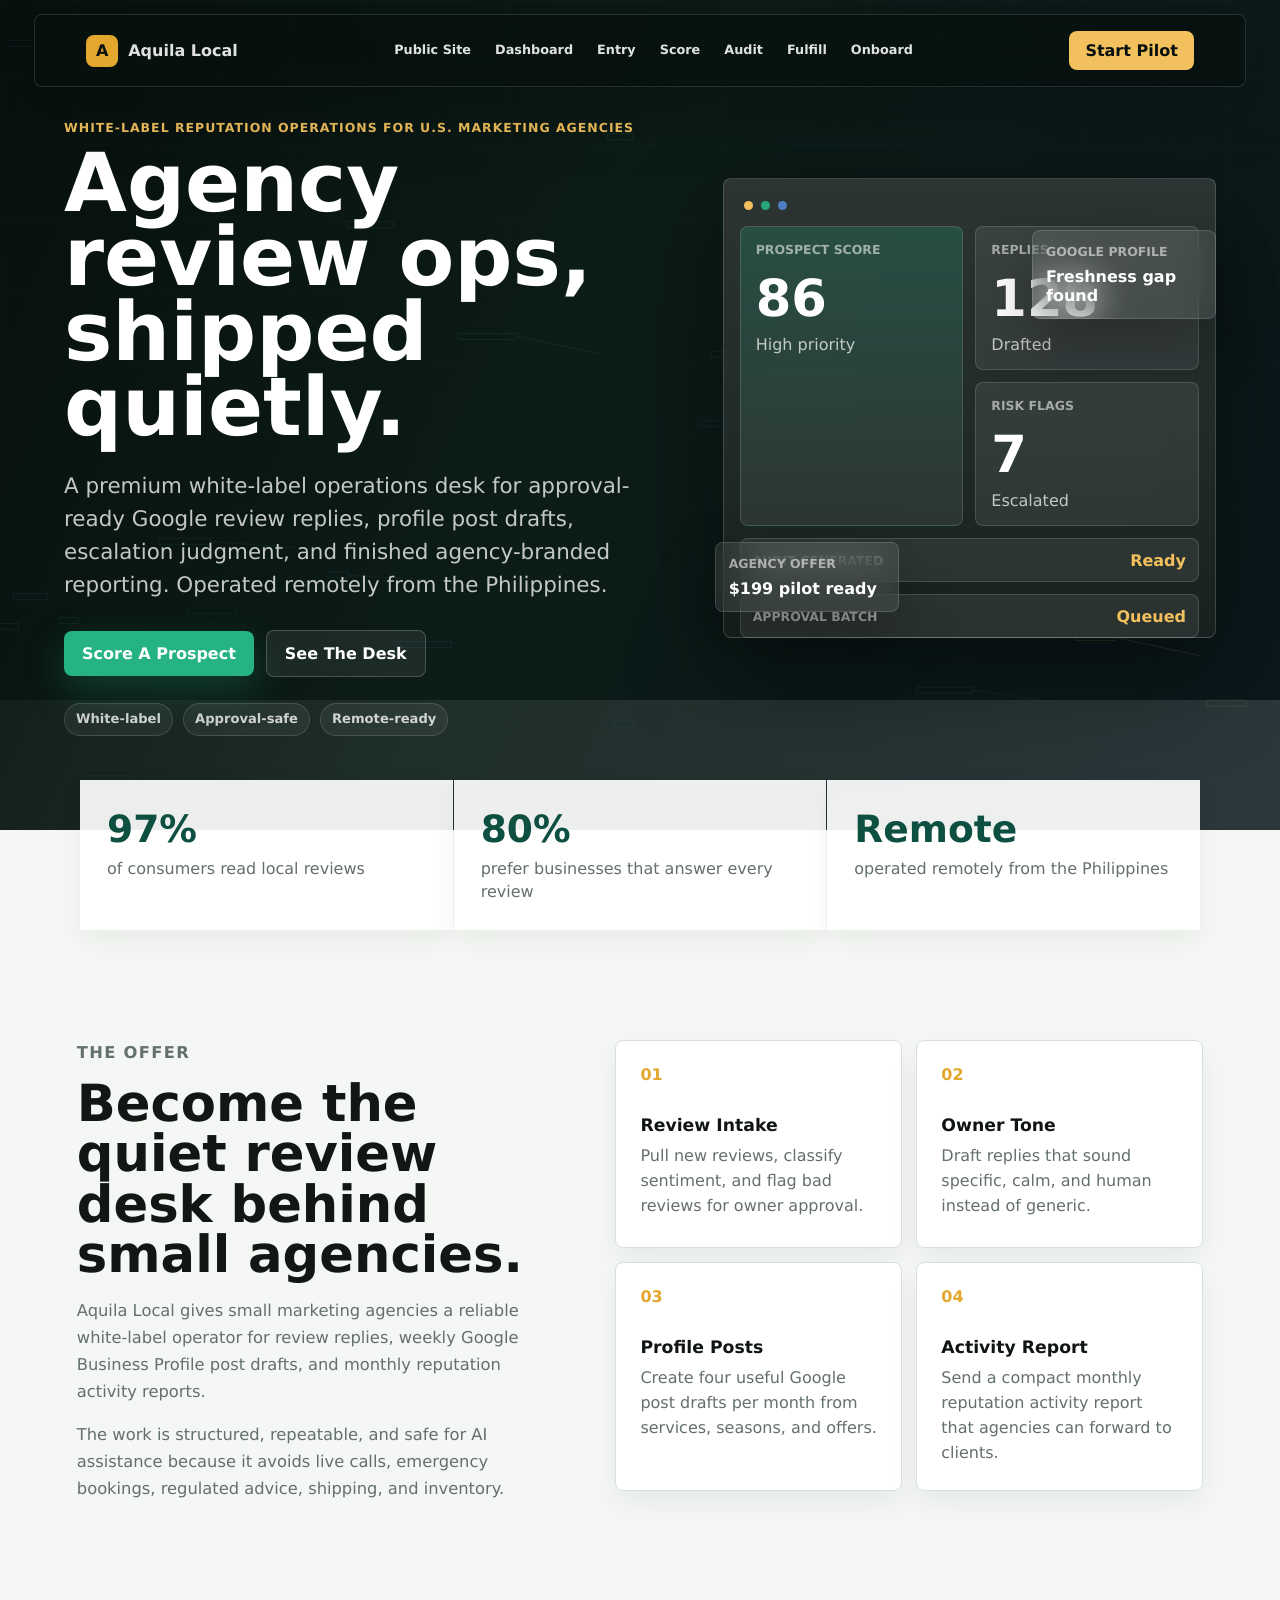
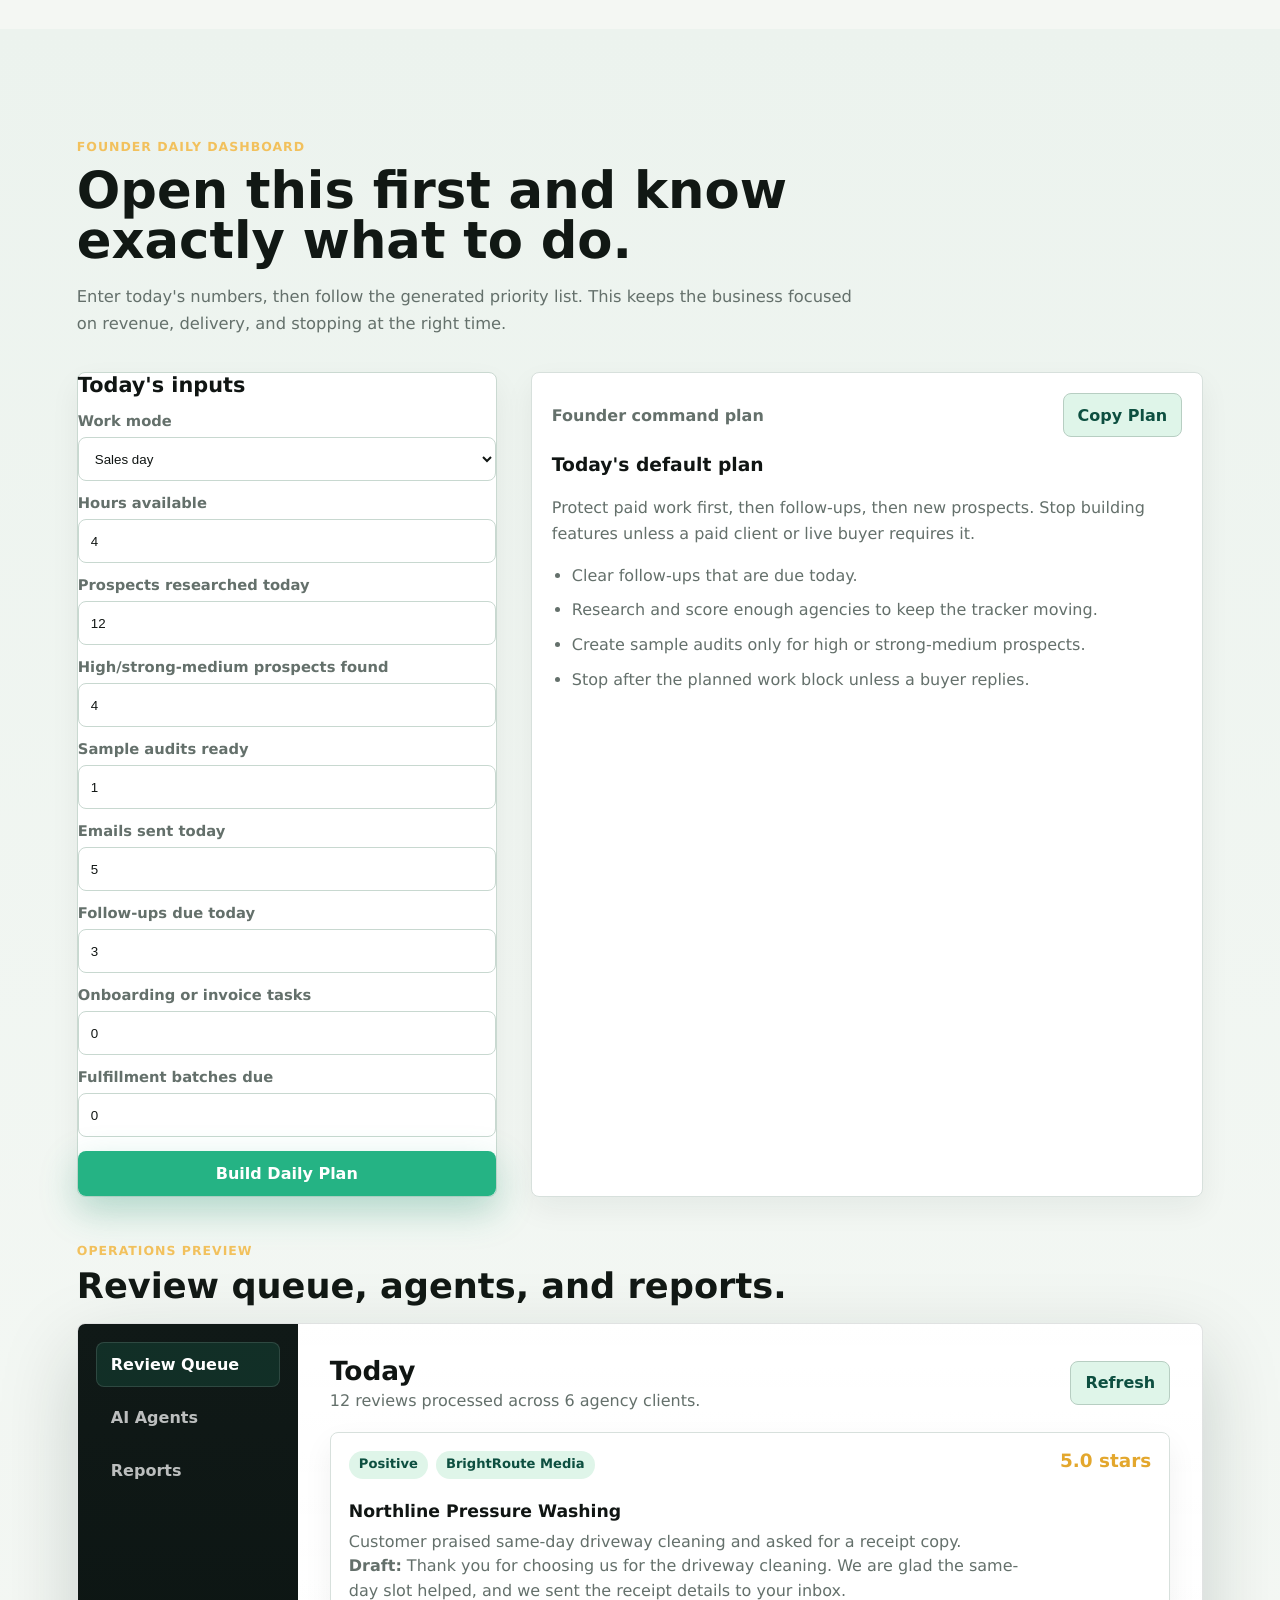
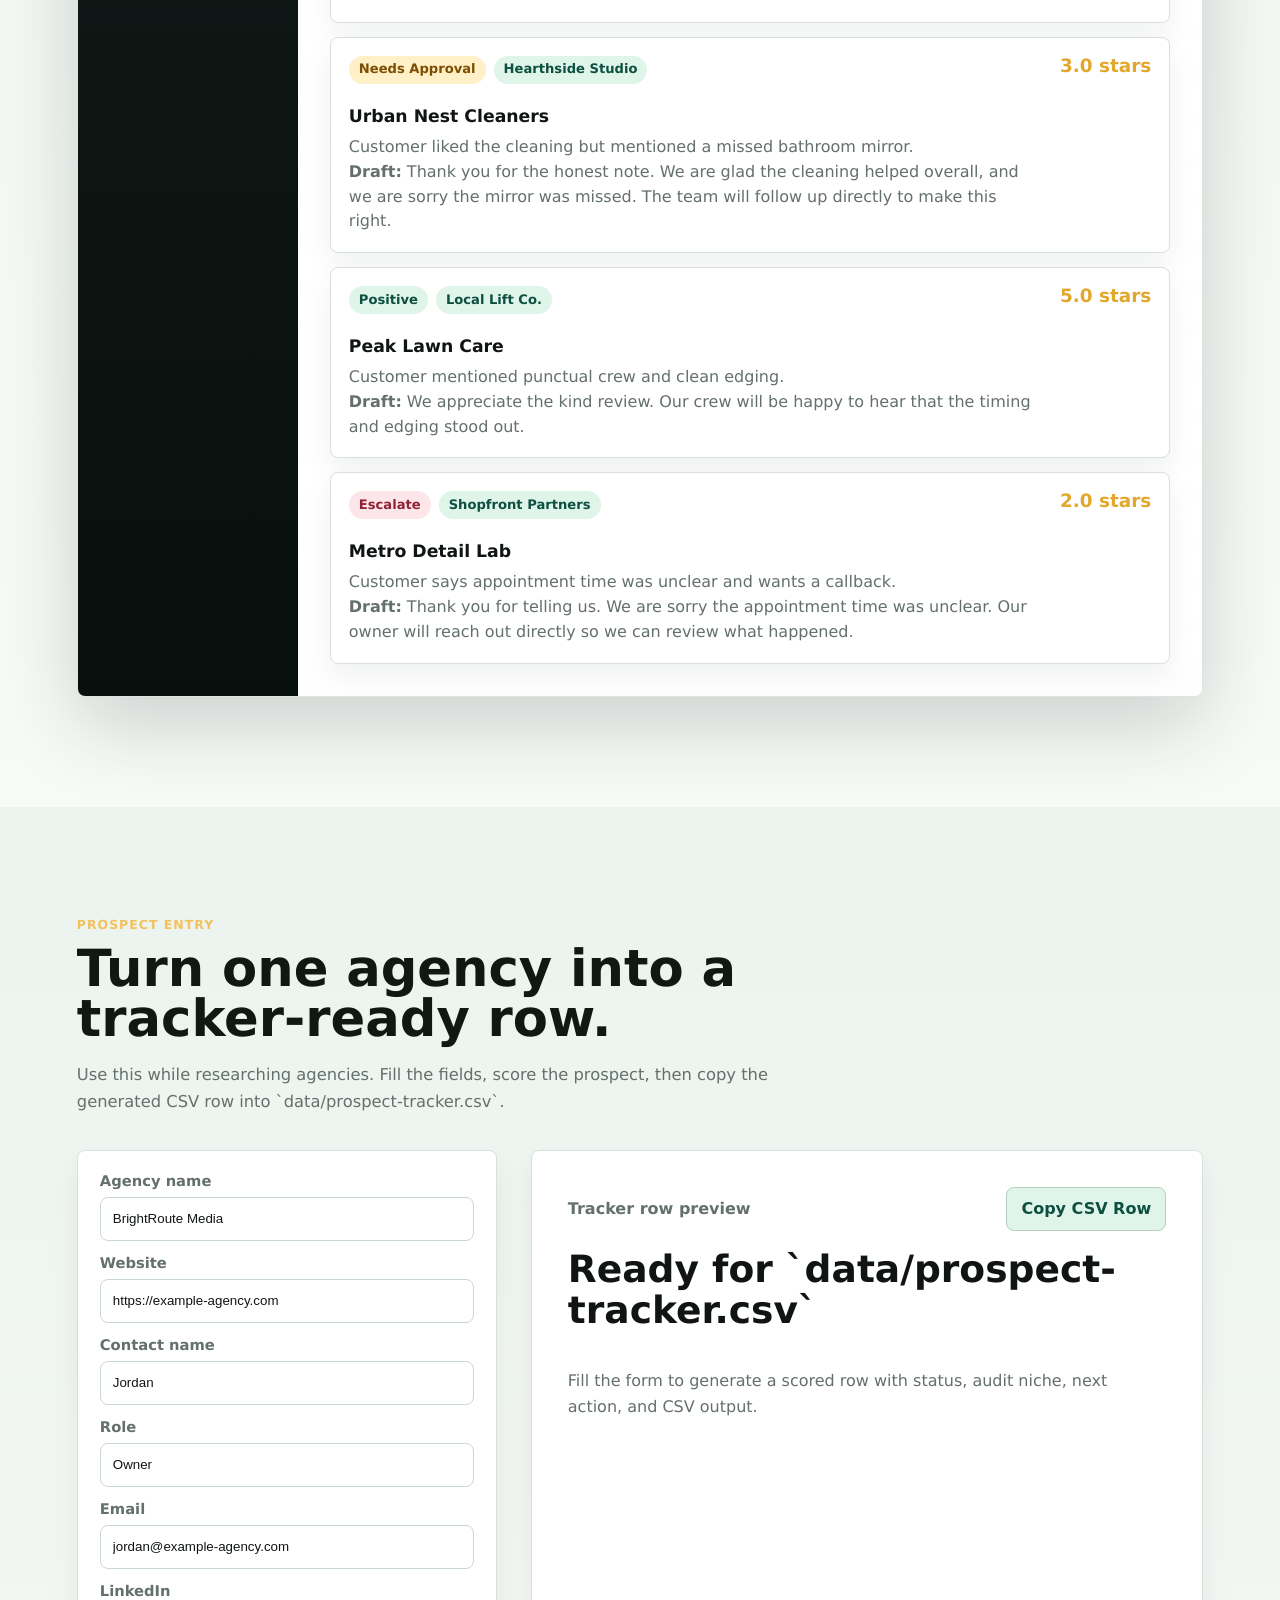
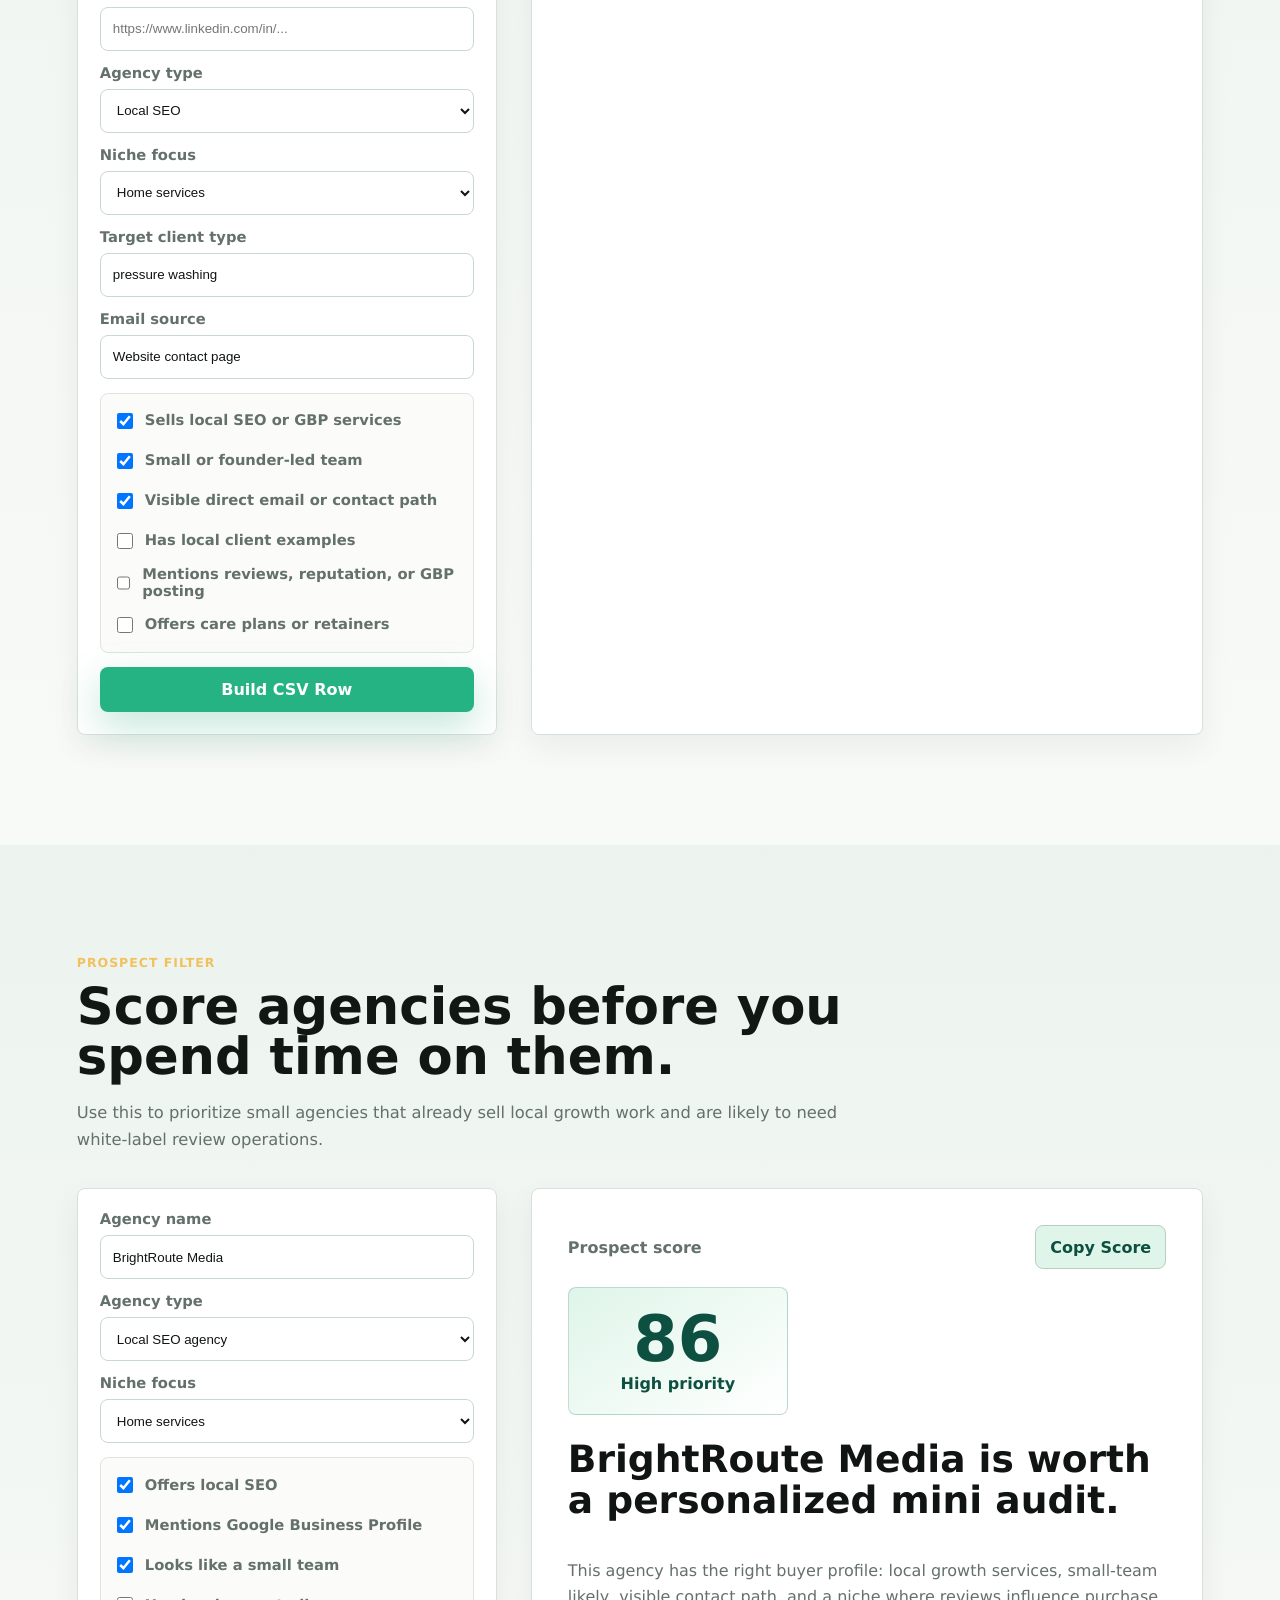
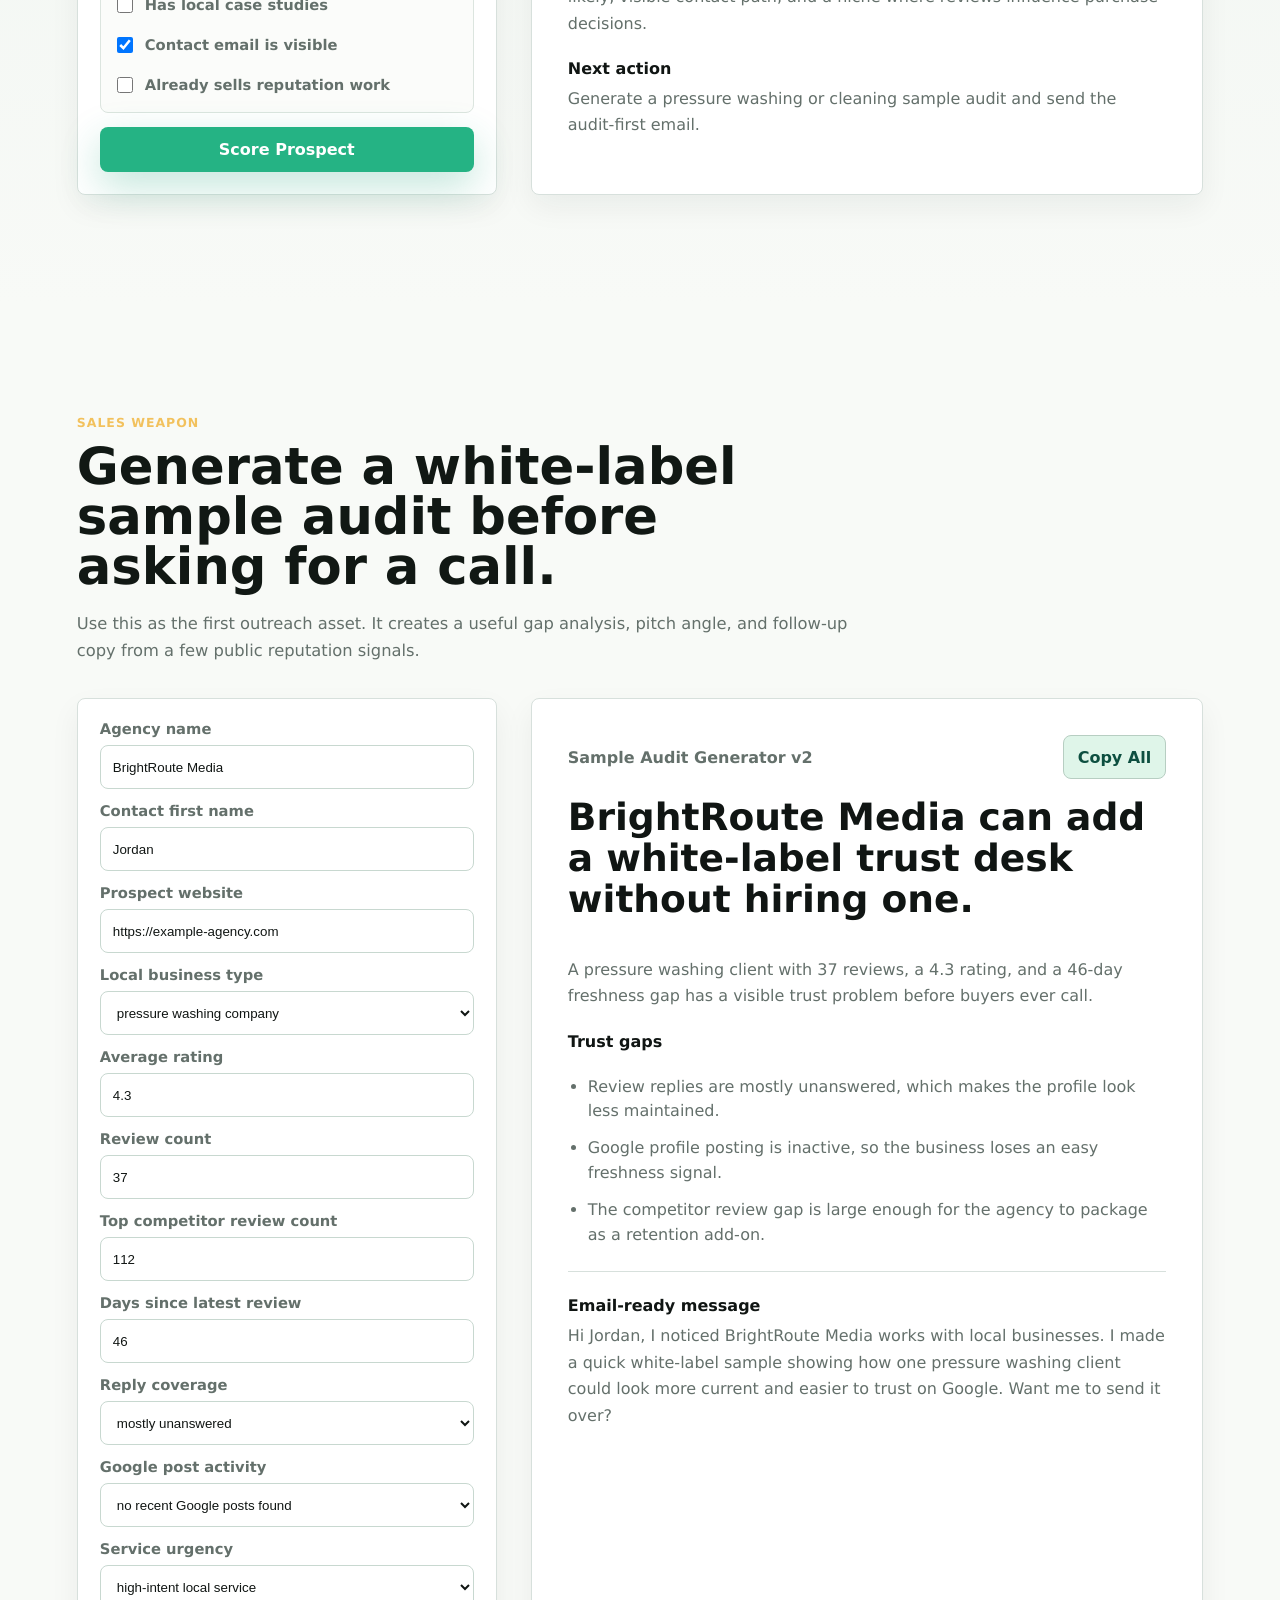
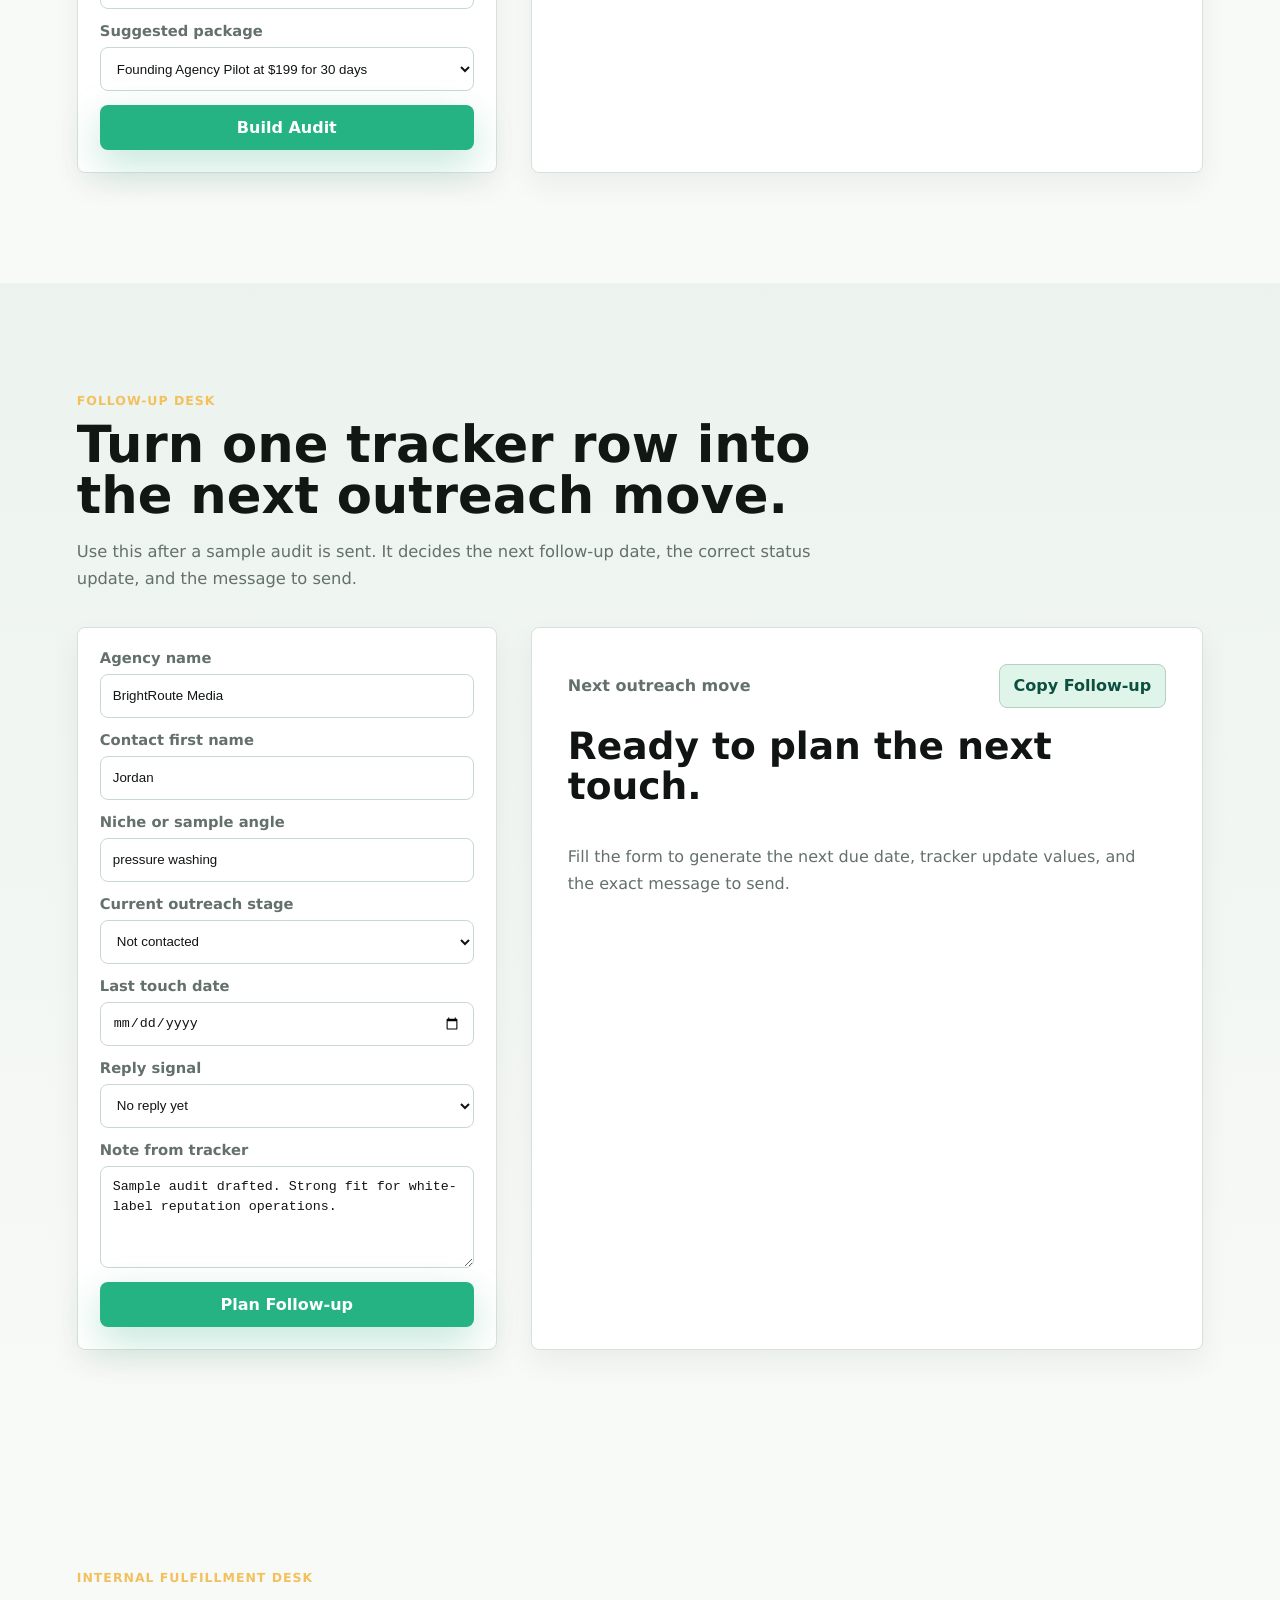
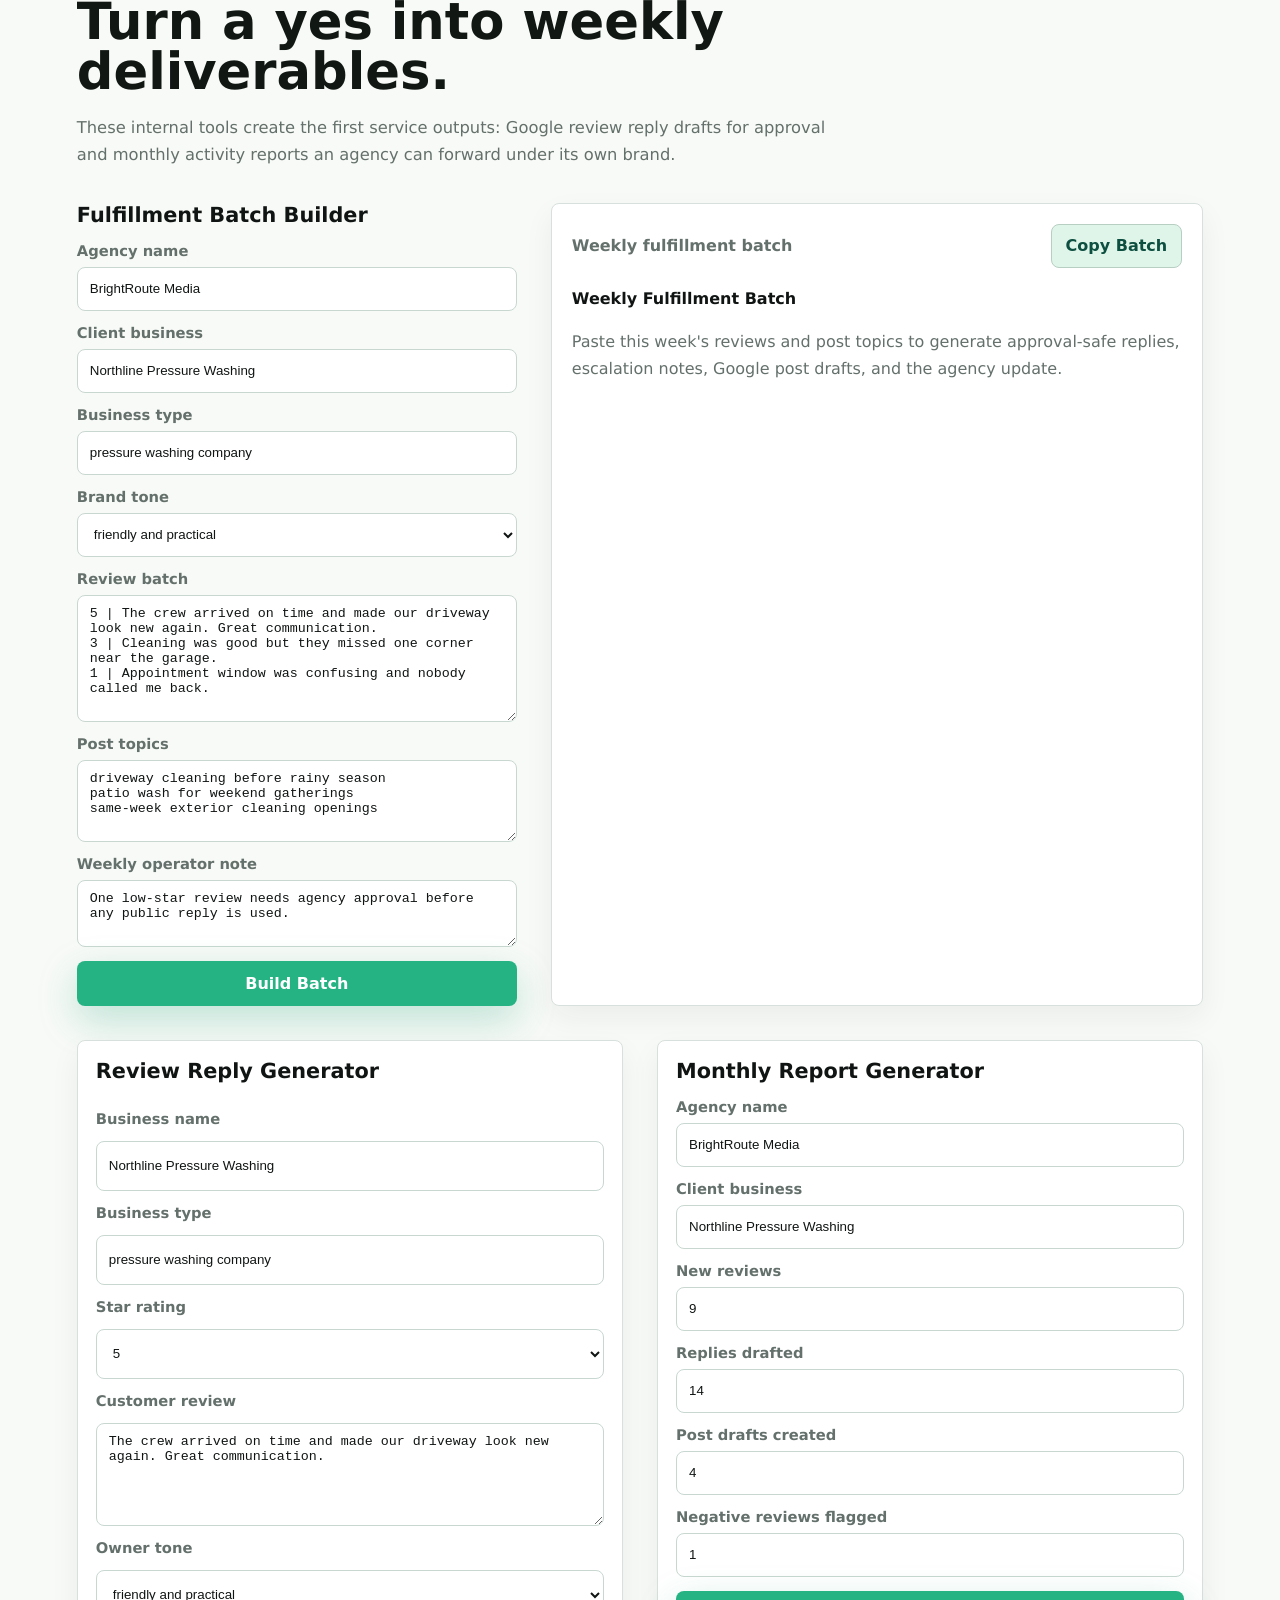
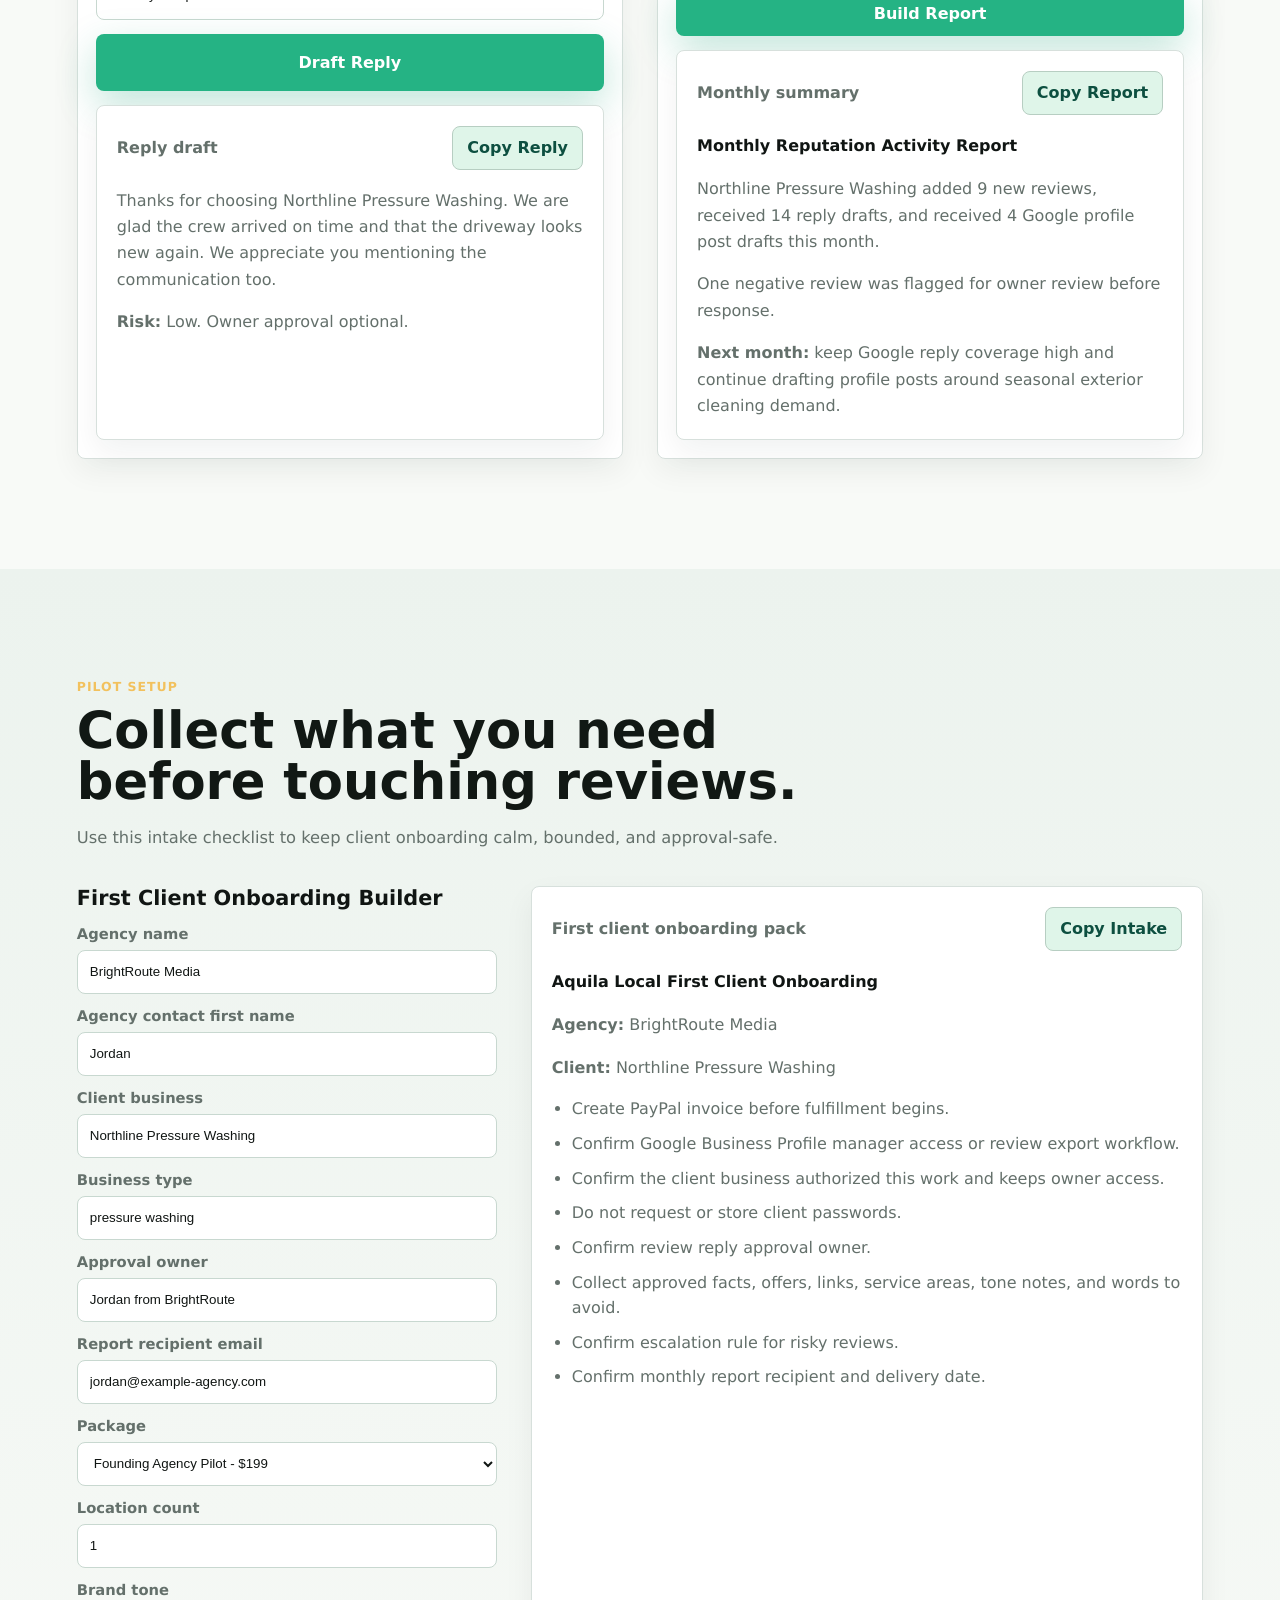
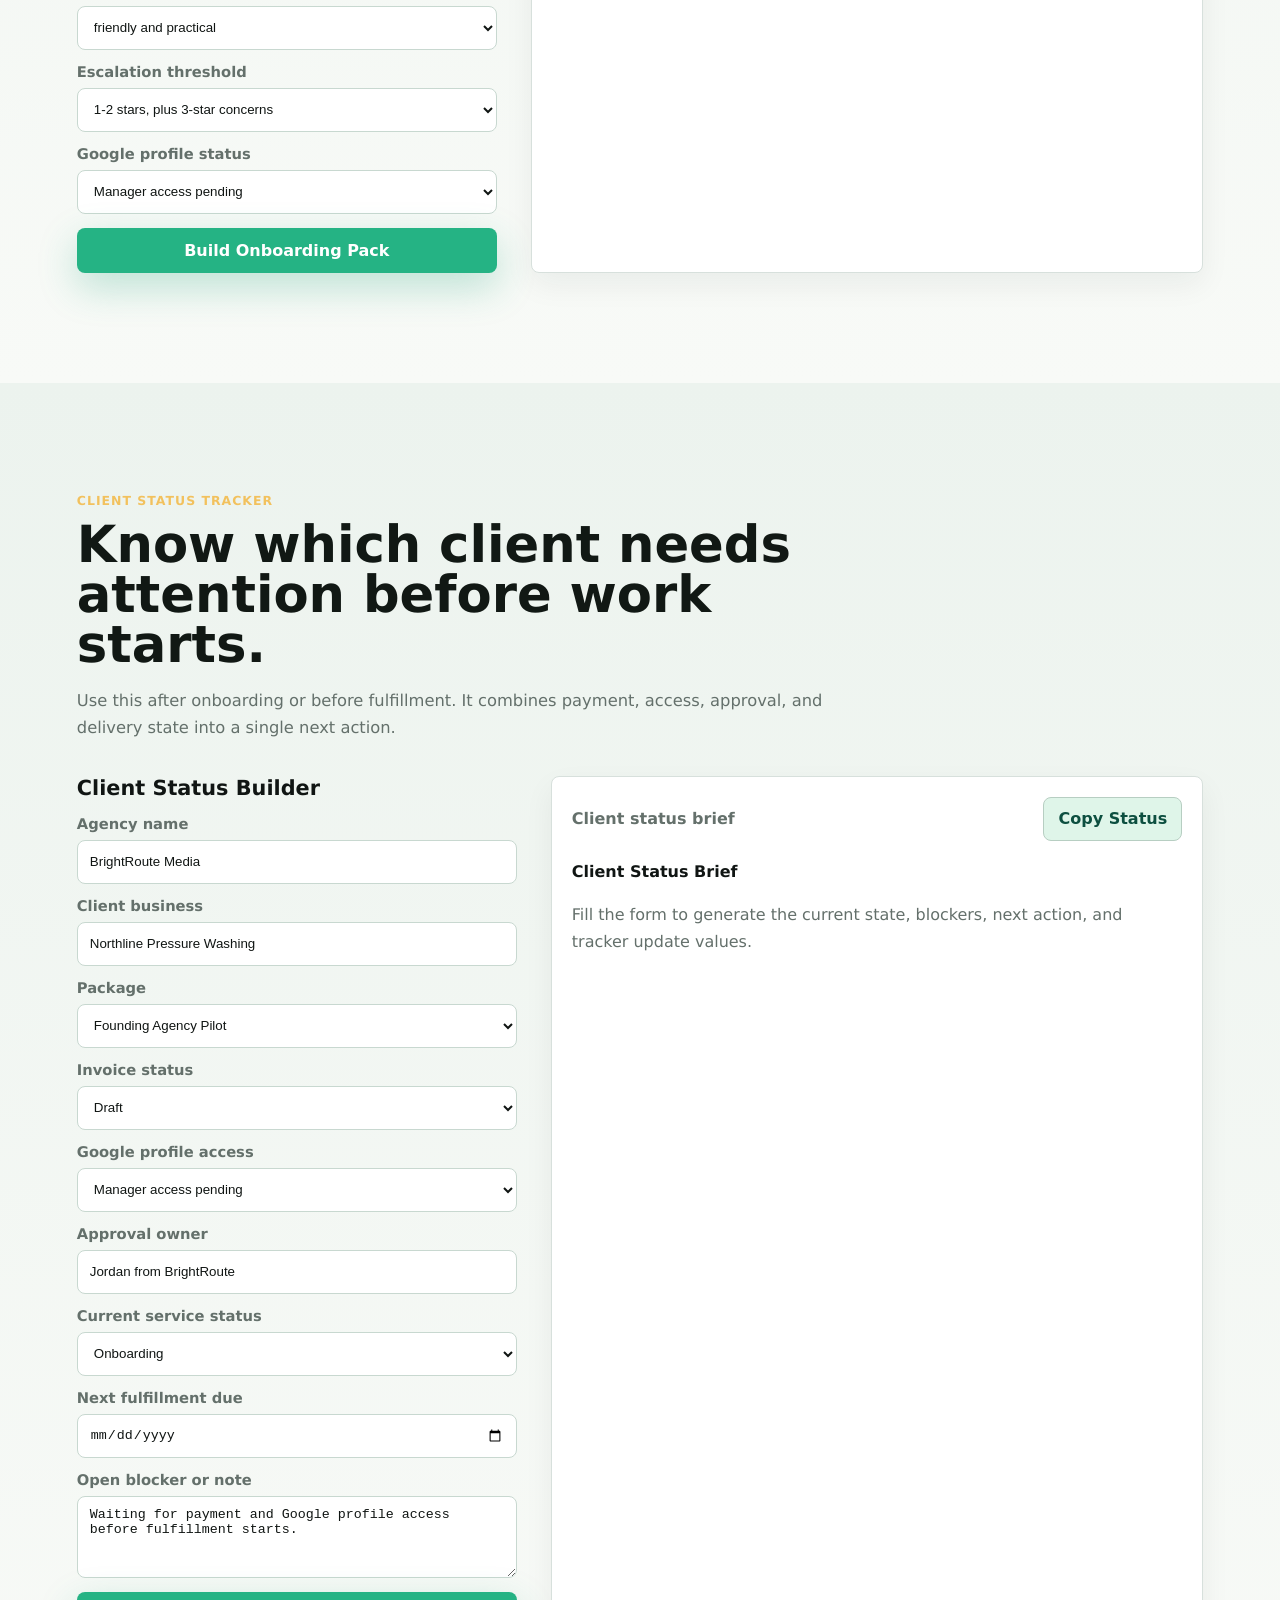
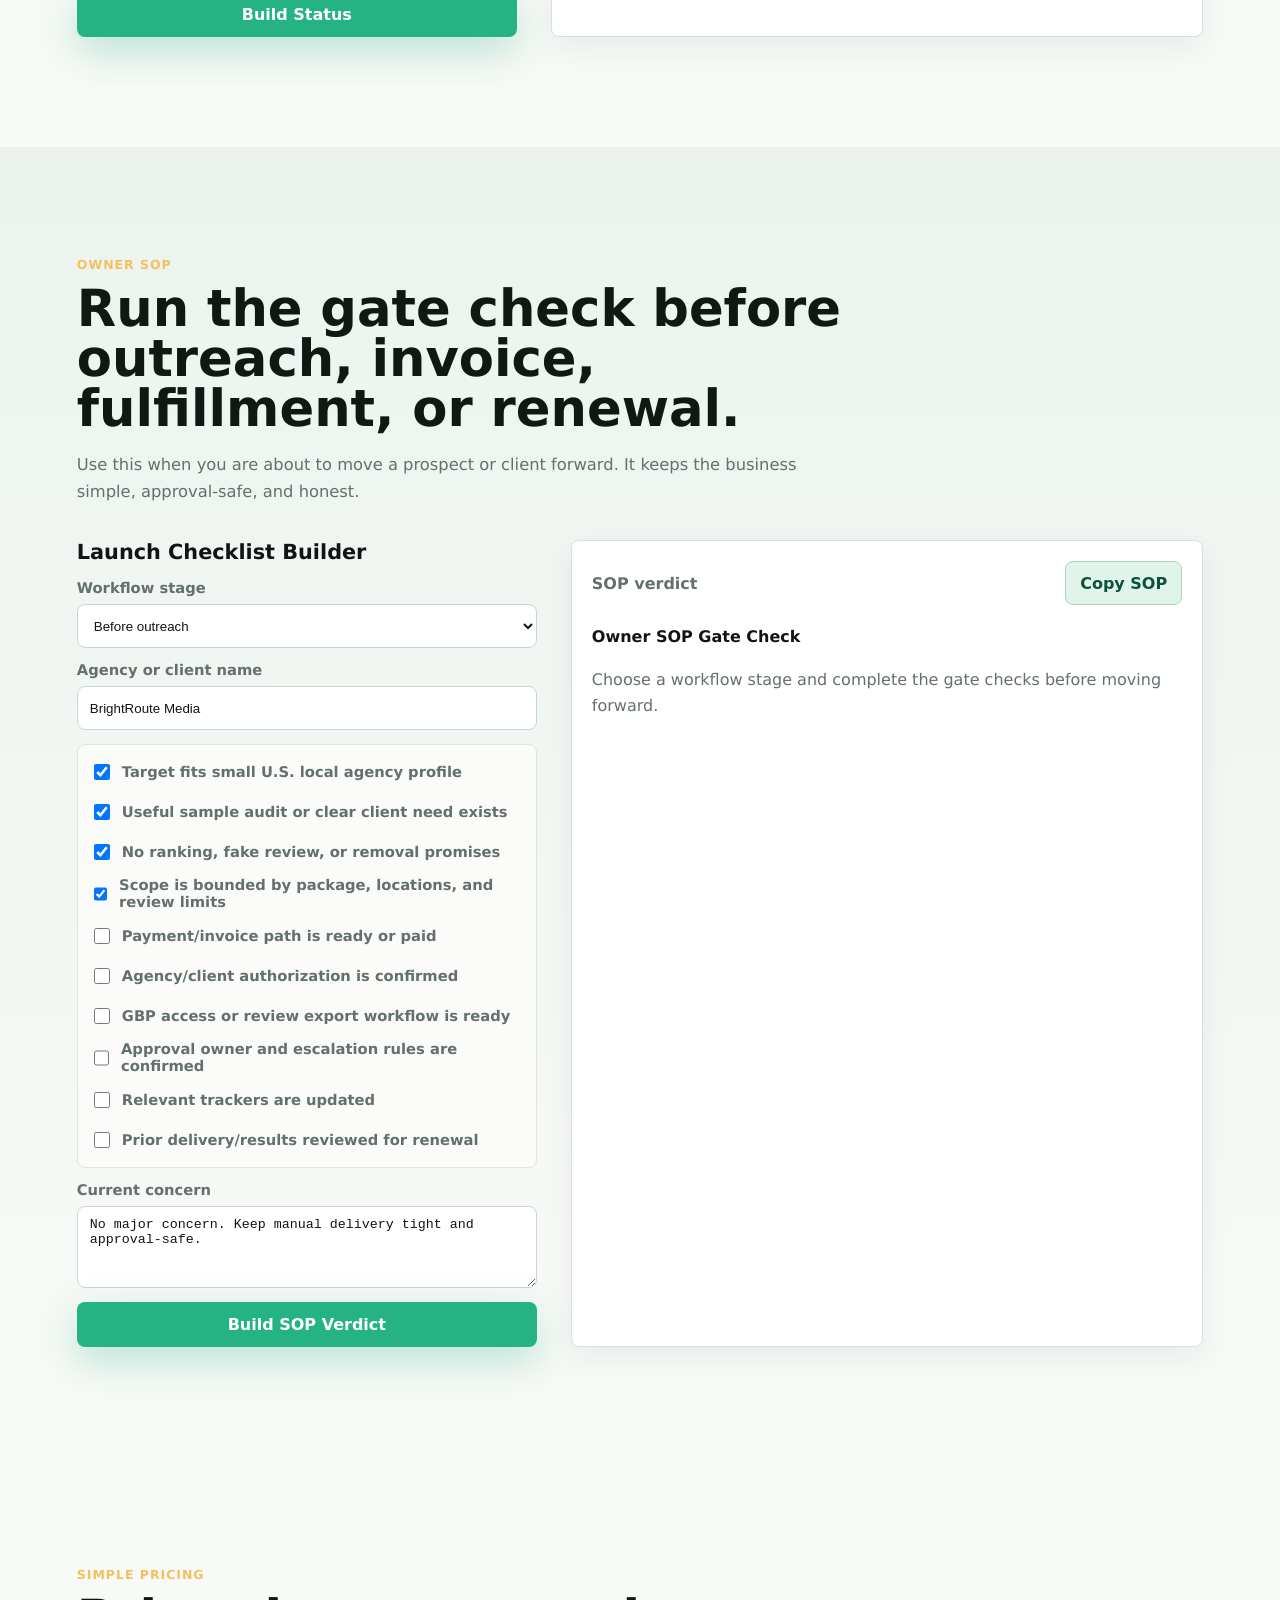
==== commit 54886163: "Add owner SOP launch checklist" ====
--- a/operator.html
+++ b/operator.html
@@ -960,6 +960,63 @@
         </div>
       </section>
 
+      <section id="launch-checklist" class="section onboard-section">
+        <div class="section-heading">
+          <p class="eyebrow">Owner SOP</p>
+          <h2>Run the gate check before outreach, invoice, fulfillment, or renewal.</h2>
+          <p>
+            Use this when you are about to move a prospect or client forward. It keeps the business simple, approval-safe, and honest.
+          </p>
+        </div>
+
+        <div class="sop-builder">
+          <form class="mini-form" id="launchChecklistForm">
+            <h3>Launch Checklist Builder</h3>
+            <label>
+              Workflow stage
+              <select name="stage">
+                <option value="outreach">Before outreach</option>
+                <option value="invoice">Before invoice</option>
+                <option value="fulfillment">Before fulfillment</option>
+                <option value="renewal">Before renewal</option>
+              </select>
+            </label>
+            <label>
+              Agency or client name
+              <input name="name" type="text" value="BrightRoute Media" required>
+            </label>
+            <div class="checkbox-grid" aria-label="Launch gate checks">
+              <label><input name="targetFit" type="checkbox" checked> Target fits small U.S. local agency profile</label>
+              <label><input name="auditReady" type="checkbox" checked> Useful sample audit or clear client need exists</label>
+              <label><input name="noBadClaims" type="checkbox" checked> No ranking, fake review, or removal promises</label>
+              <label><input name="scopeBounded" type="checkbox" checked> Scope is bounded by package, locations, and review limits</label>
+              <label><input name="paymentReady" type="checkbox"> Payment/invoice path is ready or paid</label>
+              <label><input name="authorization" type="checkbox"> Agency/client authorization is confirmed</label>
+              <label><input name="accessReady" type="checkbox"> GBP access or review export workflow is ready</label>
+              <label><input name="approvalOwner" type="checkbox"> Approval owner and escalation rules are confirmed</label>
+              <label><input name="trackersUpdated" type="checkbox"> Relevant trackers are updated</label>
+              <label><input name="deliveryReviewed" type="checkbox"> Prior delivery/results reviewed for renewal</label>
+            </div>
+            <label>
+              Current concern
+              <textarea name="concern" rows="4">No major concern. Keep manual delivery tight and approval-safe.</textarea>
+            </label>
+            <button class="primary-button form-button" type="submit">Build SOP Verdict</button>
+          </form>
+
+          <article class="tool-output" id="launchChecklistOutput" aria-live="polite">
+            <div class="output-actions">
+              <span class="report-label">SOP verdict</span>
+              <button class="tool-button" type="button" data-copy-target="launchChecklistOutput">Copy SOP</button>
+            </div>
+            <div class="copy-document">
+              <h4>Owner SOP Gate Check</h4>
+              <p>Choose a workflow stage and complete the gate checks before moving forward.</p>
+            </div>
+          </article>
+        </div>
+      </section>
+
       <section id="pricing" class="section pricing-section">
         <div class="section-heading">
           <p class="eyebrow">Simple pricing</p>
--- a/styles.css
+++ b/styles.css
@@ -677,6 +677,12 @@
   gap: clamp(18px, 4vw, 34px);
 }
 
+.sop-builder {
+  display: grid;
+  grid-template-columns: minmax(280px, 460px) minmax(0, 1fr);
+  gap: clamp(18px, 4vw, 34px);
+}
+
 .onboard-builder {
   display: grid;
 }
@@ -882,6 +888,7 @@
   .onboard-builder,
   .batch-builder,
   .status-builder,
+  .sop-builder,
   .fulfill-grid,
   .pricing-grid,
   .report-preview {
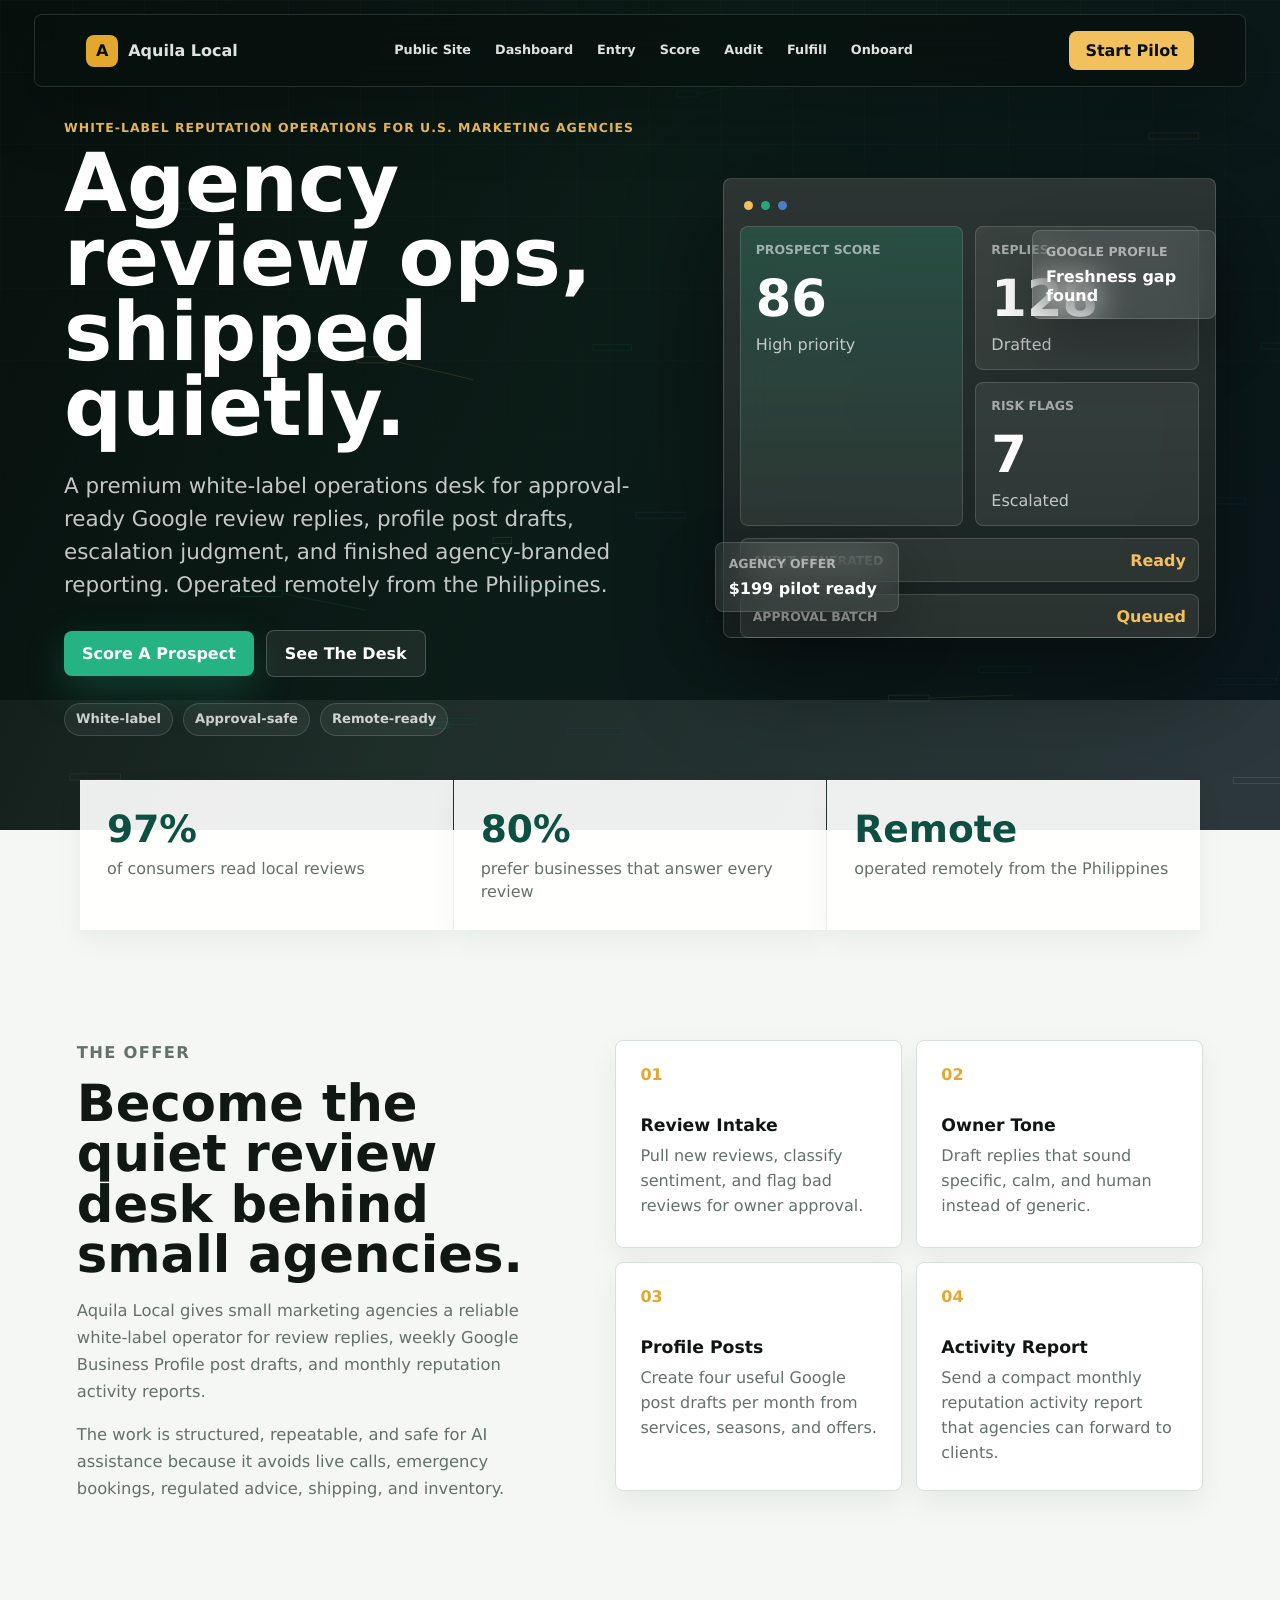
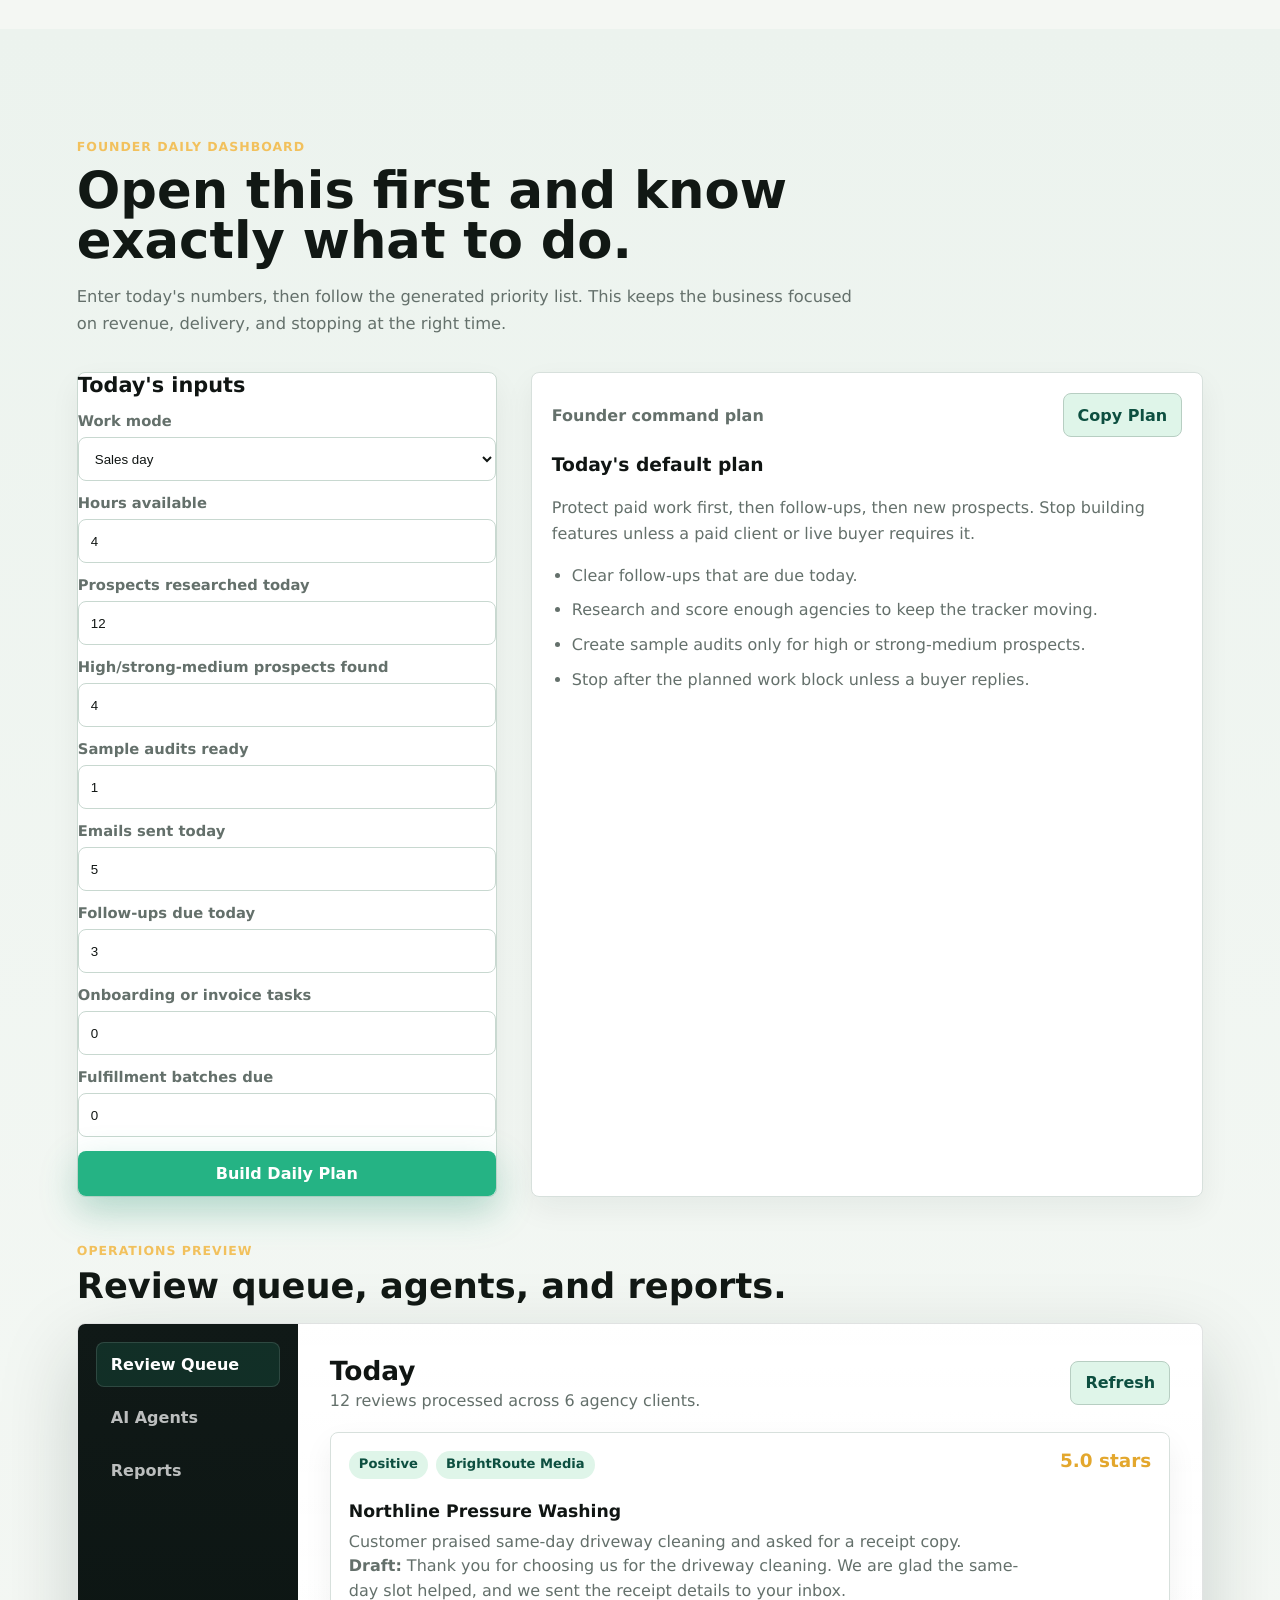
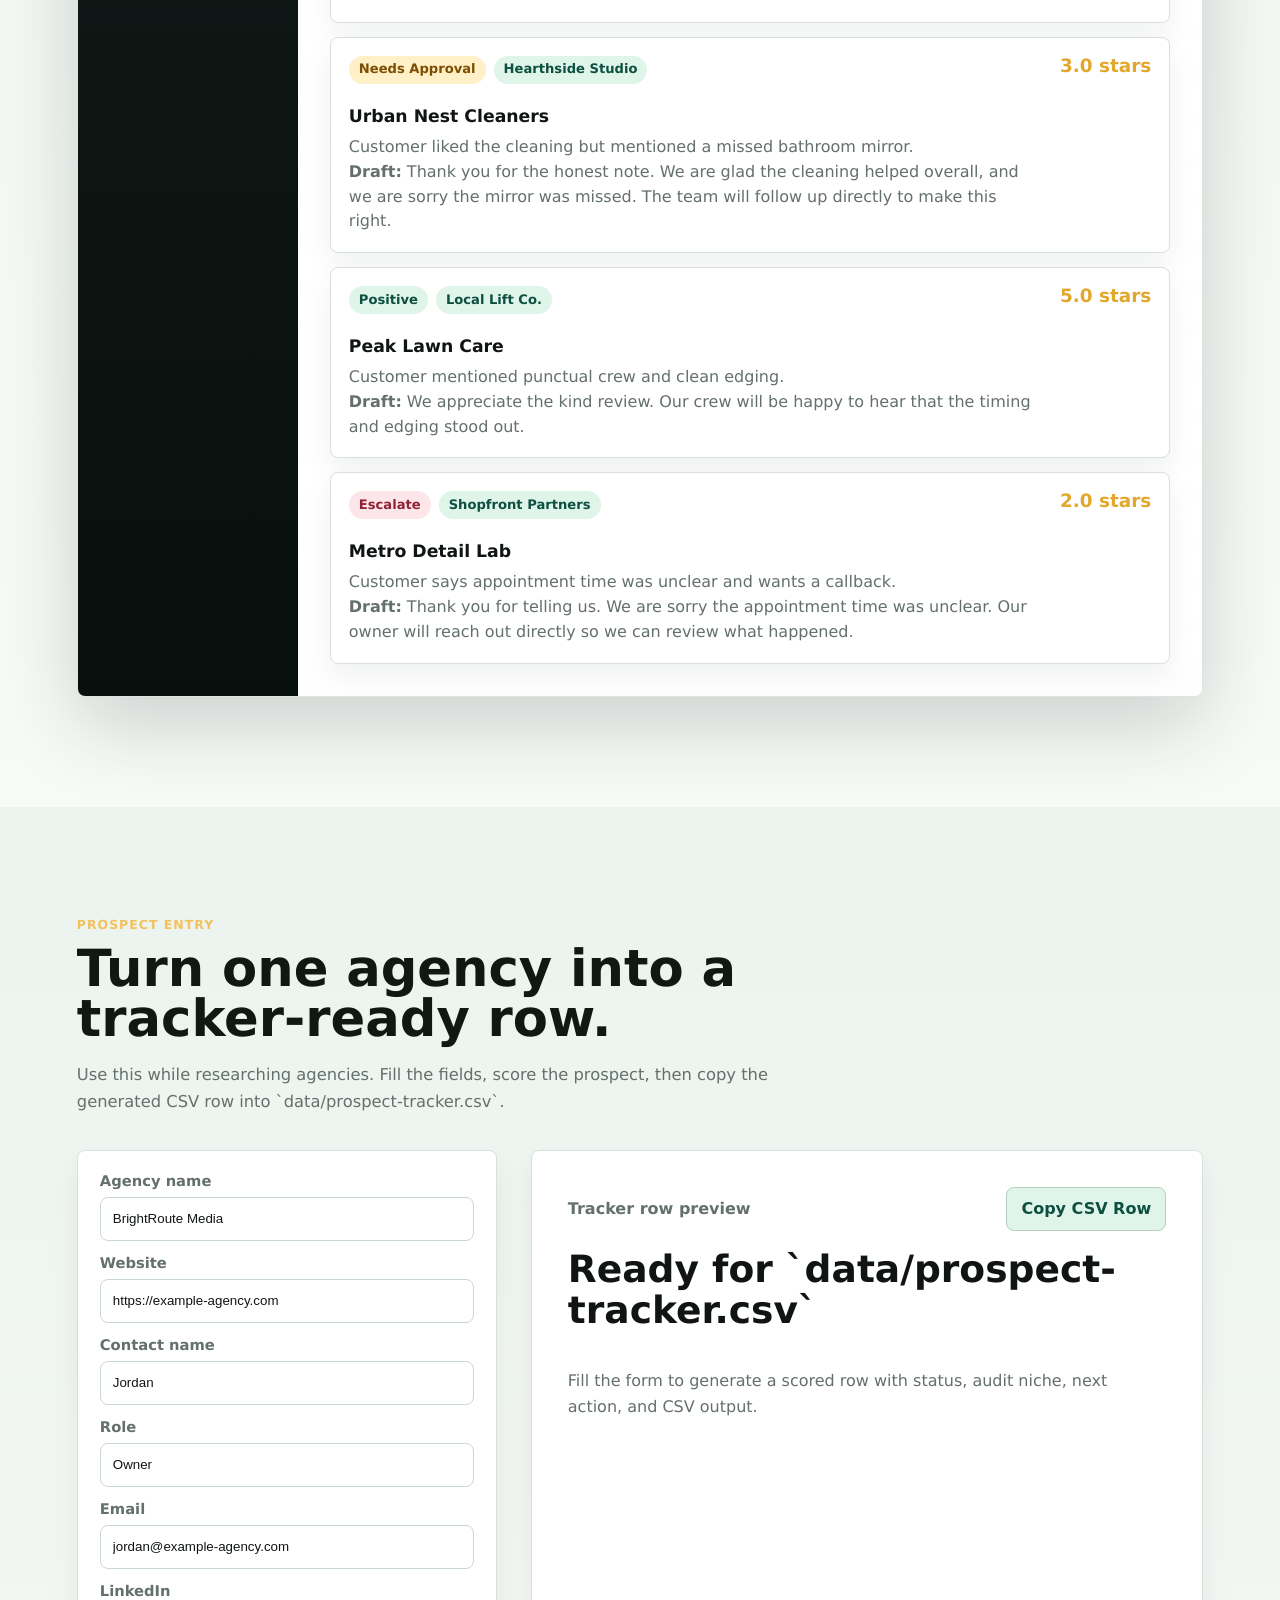
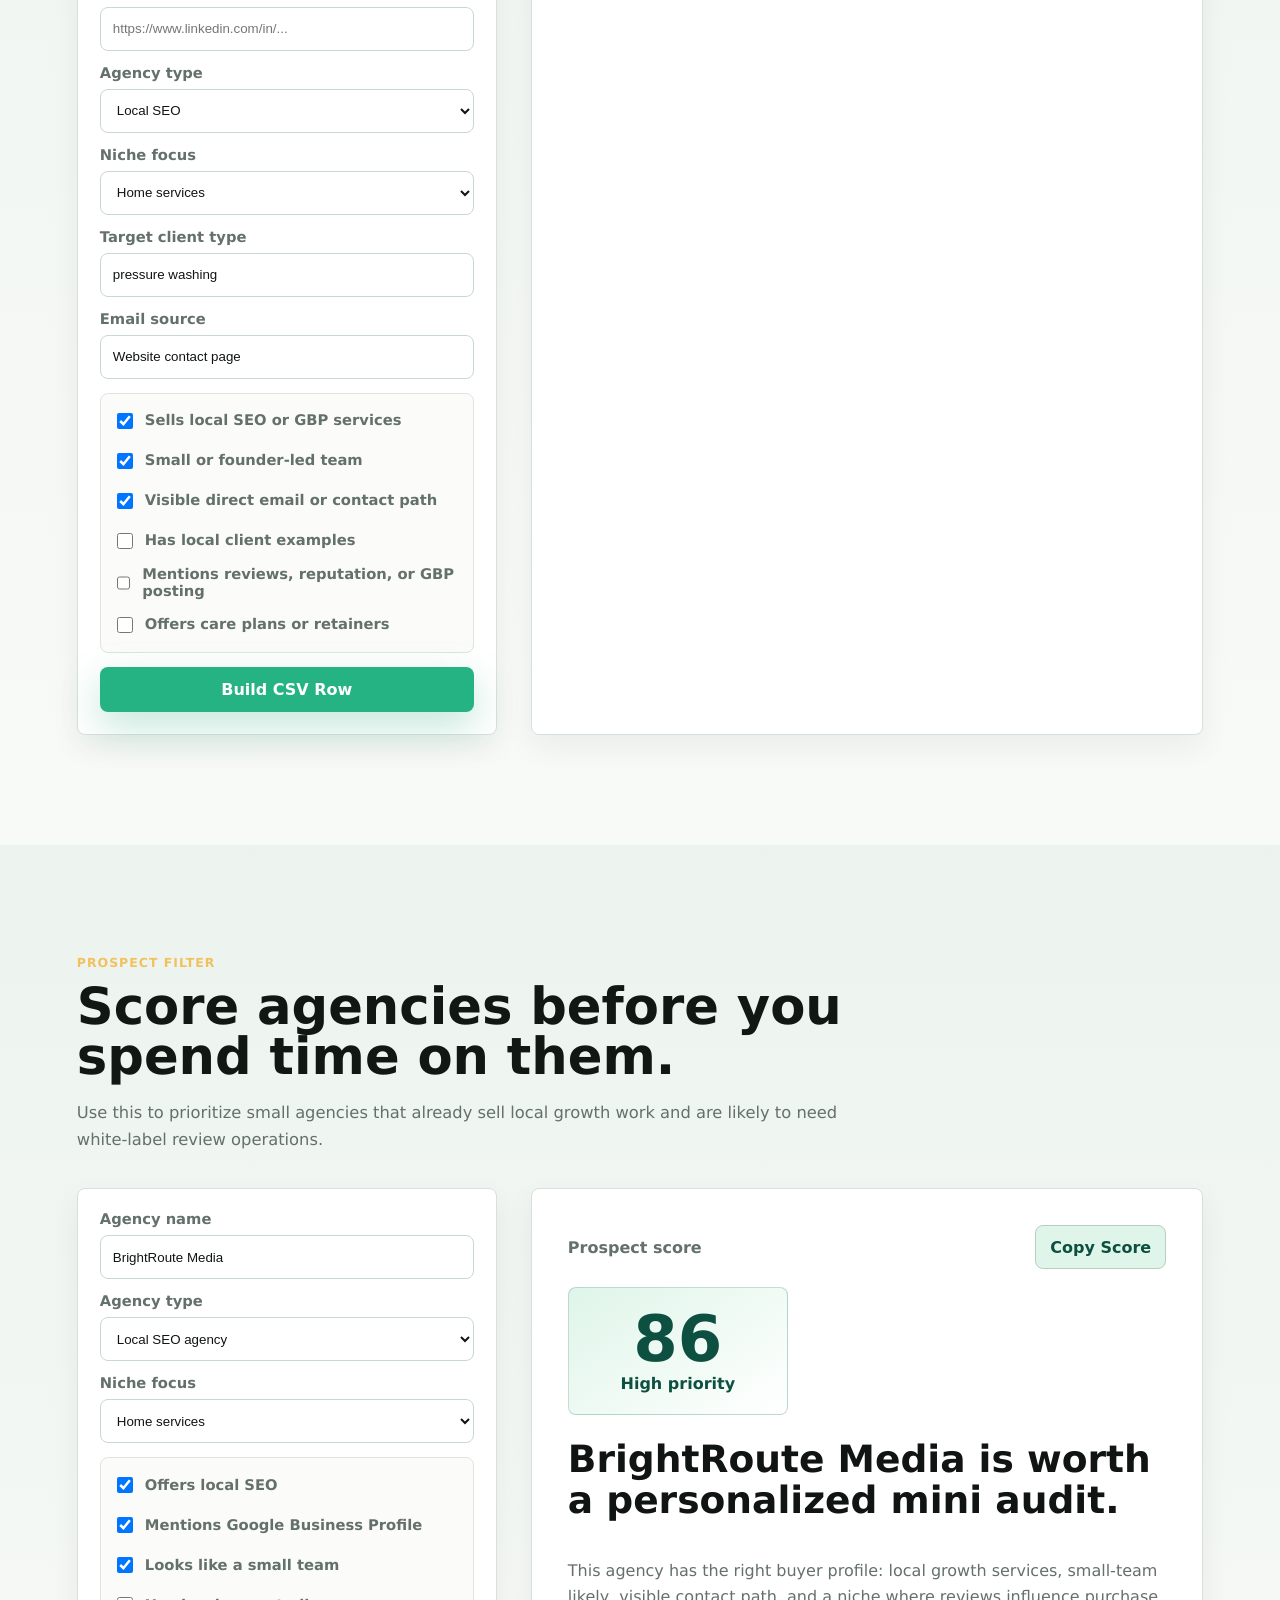
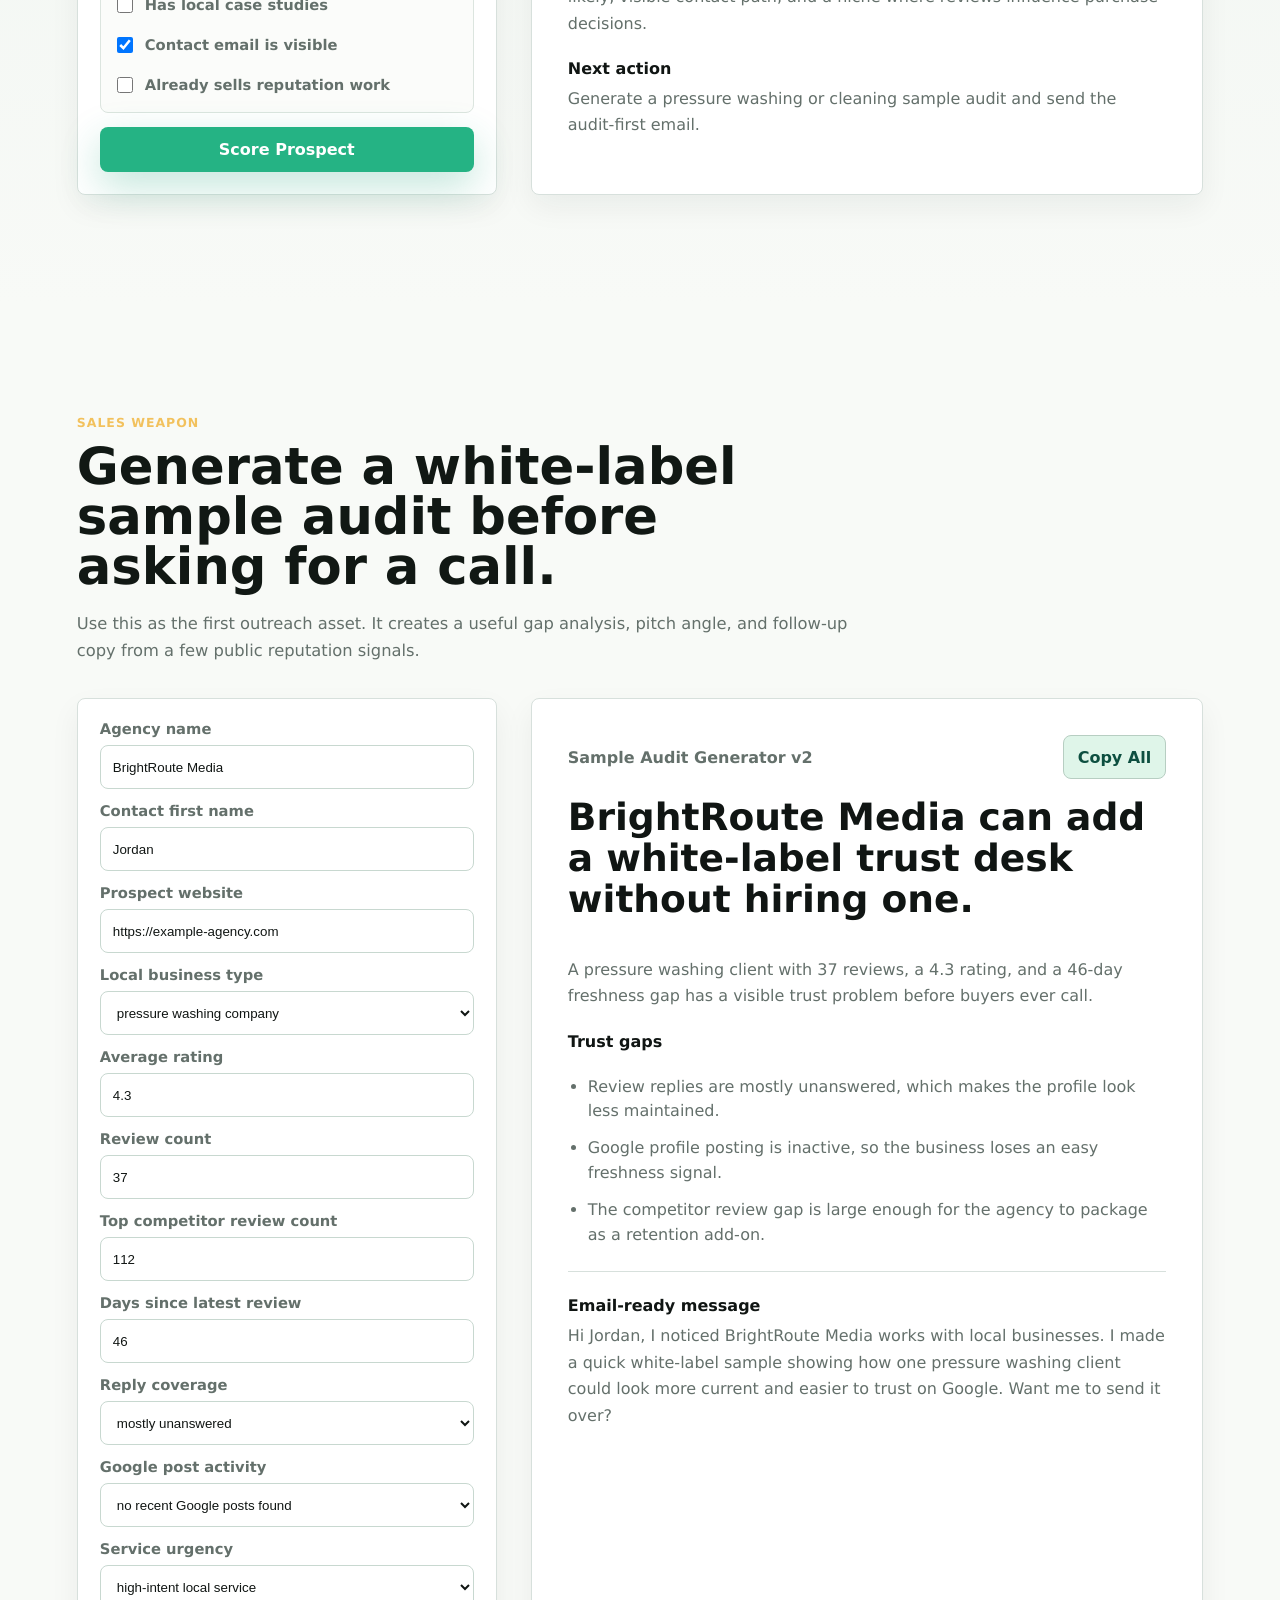
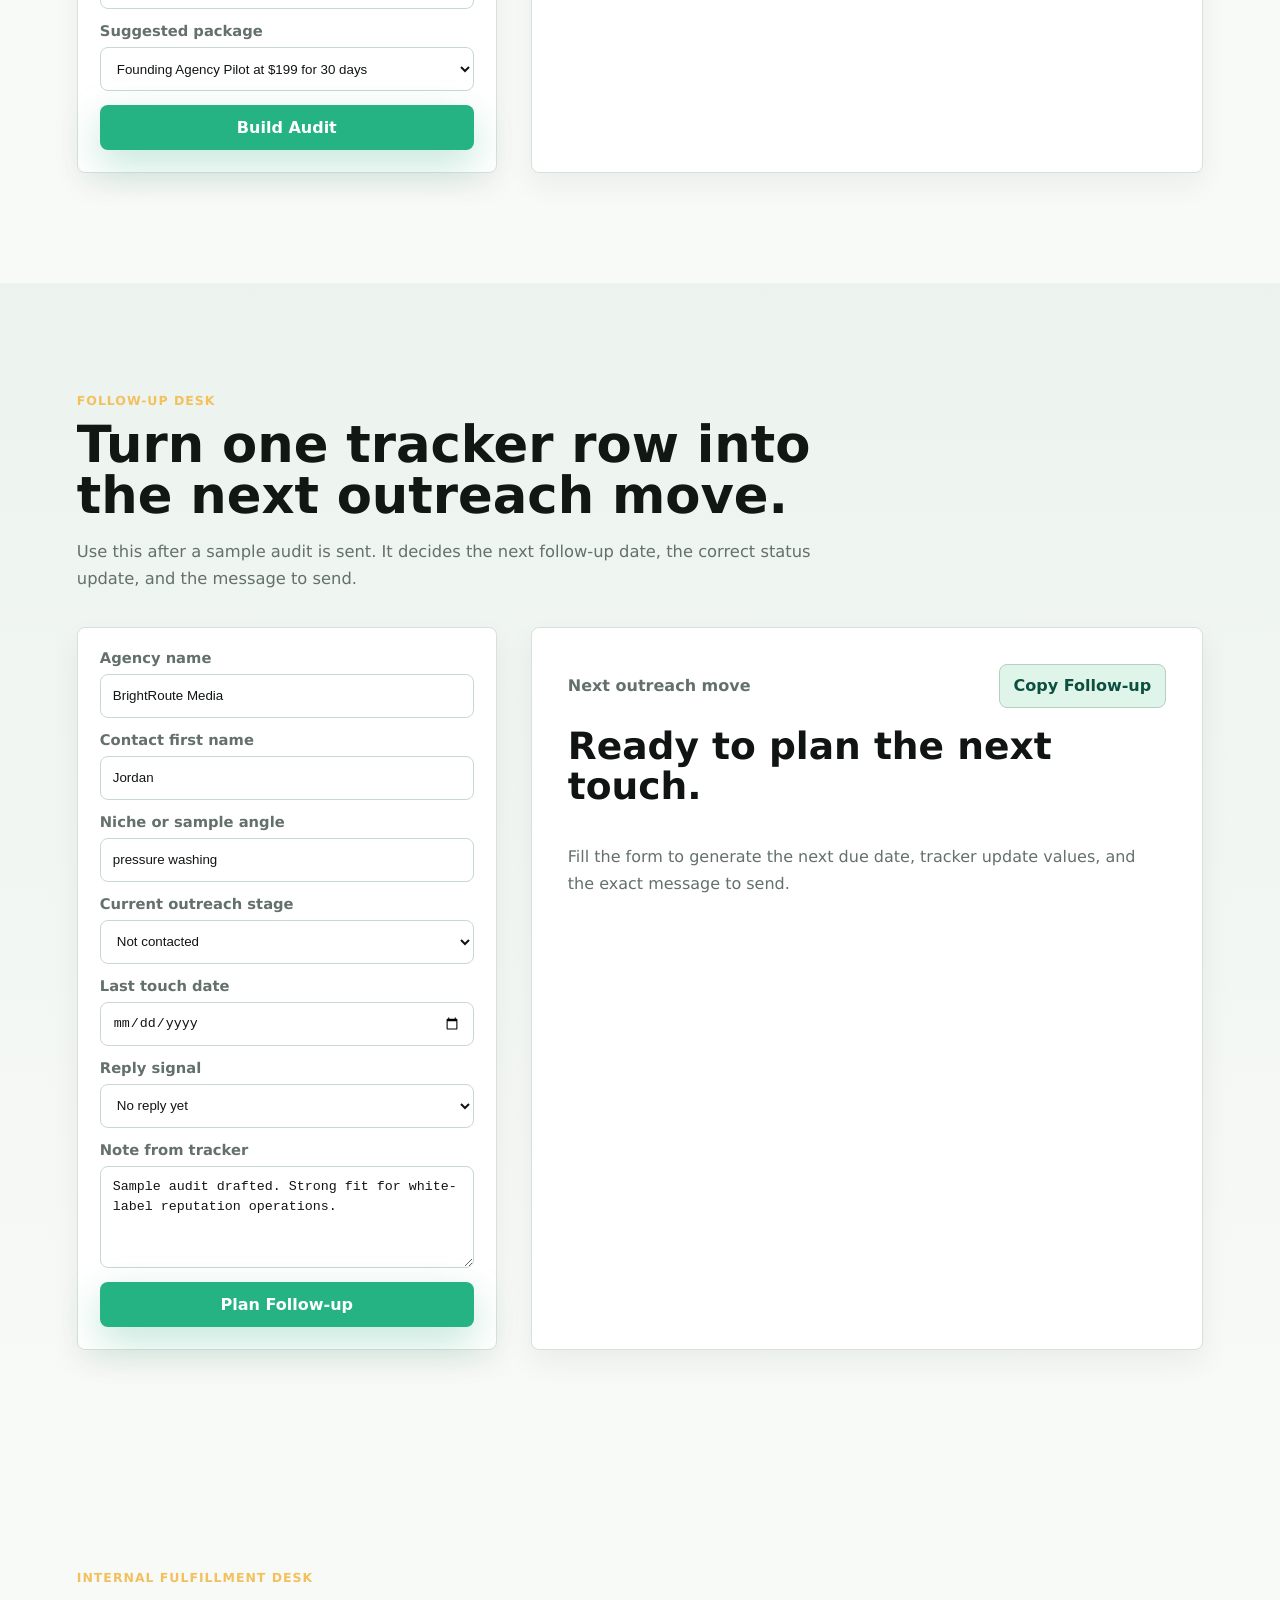
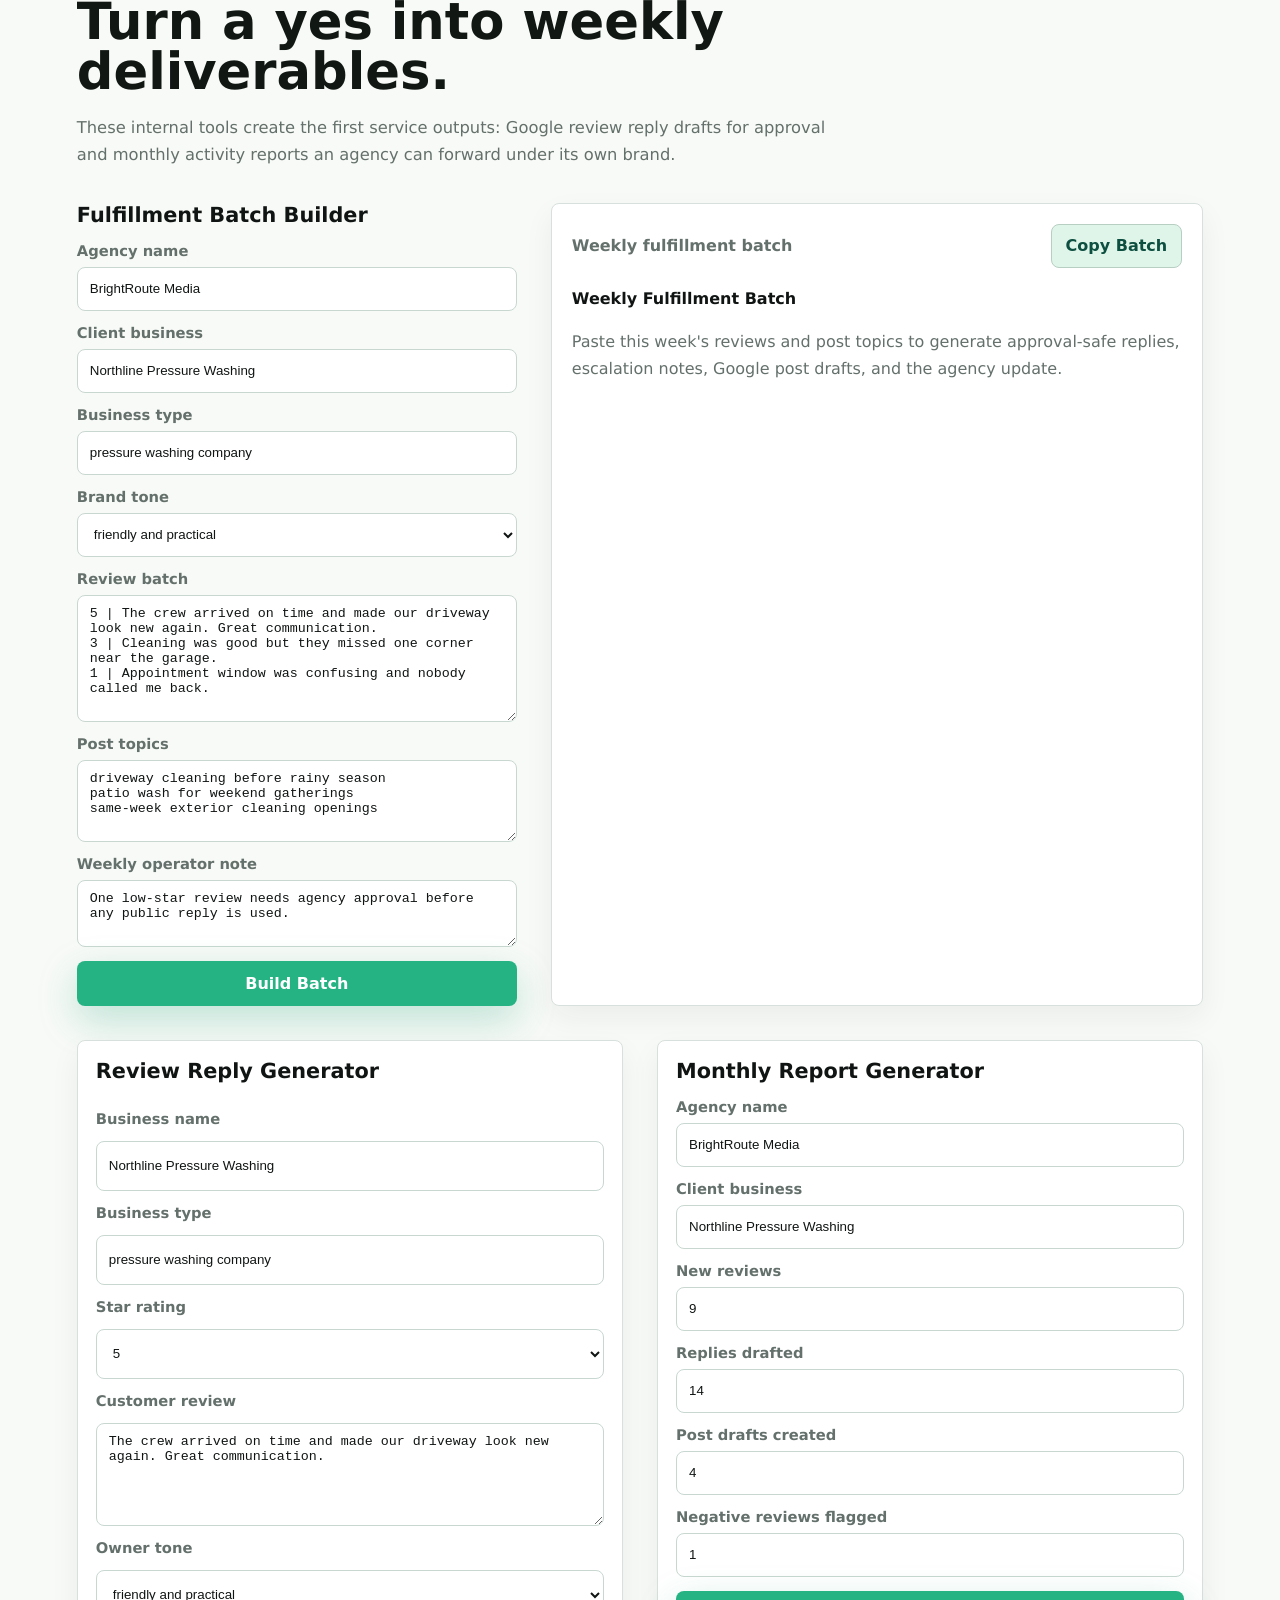
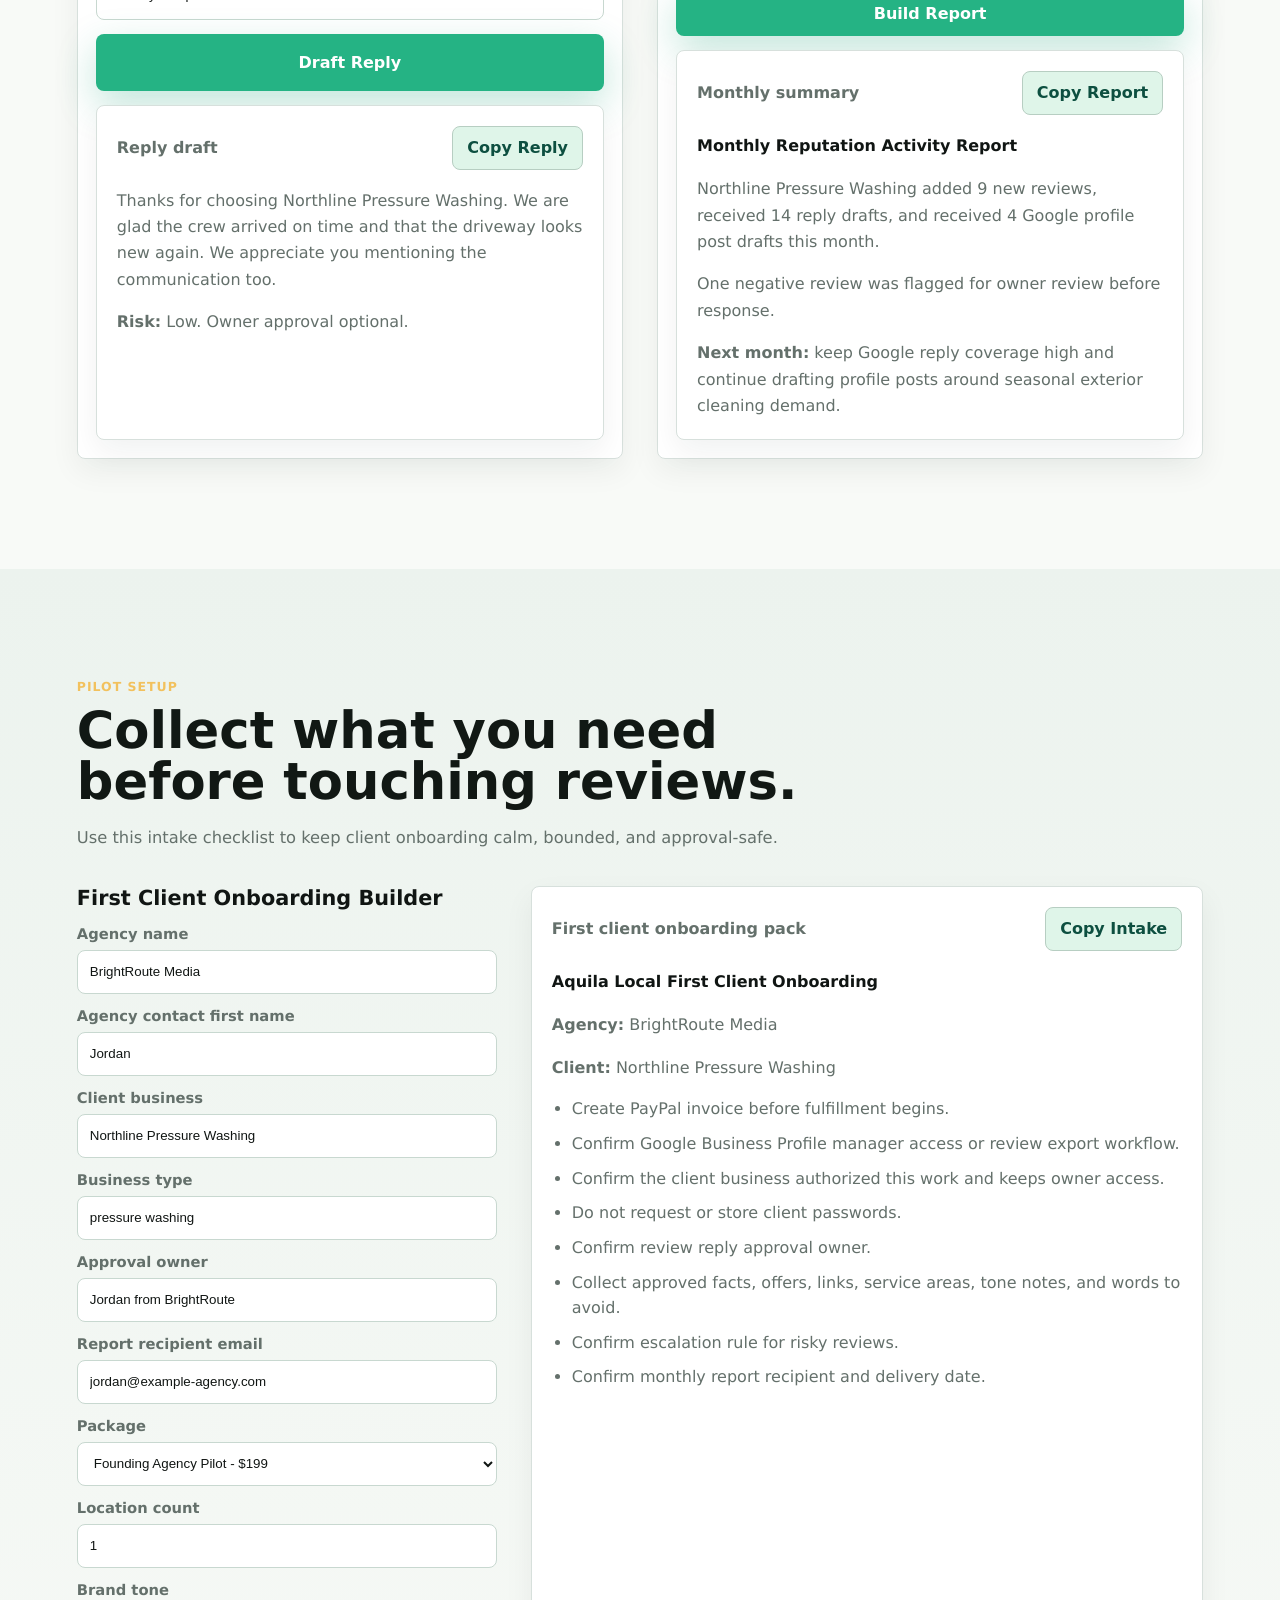
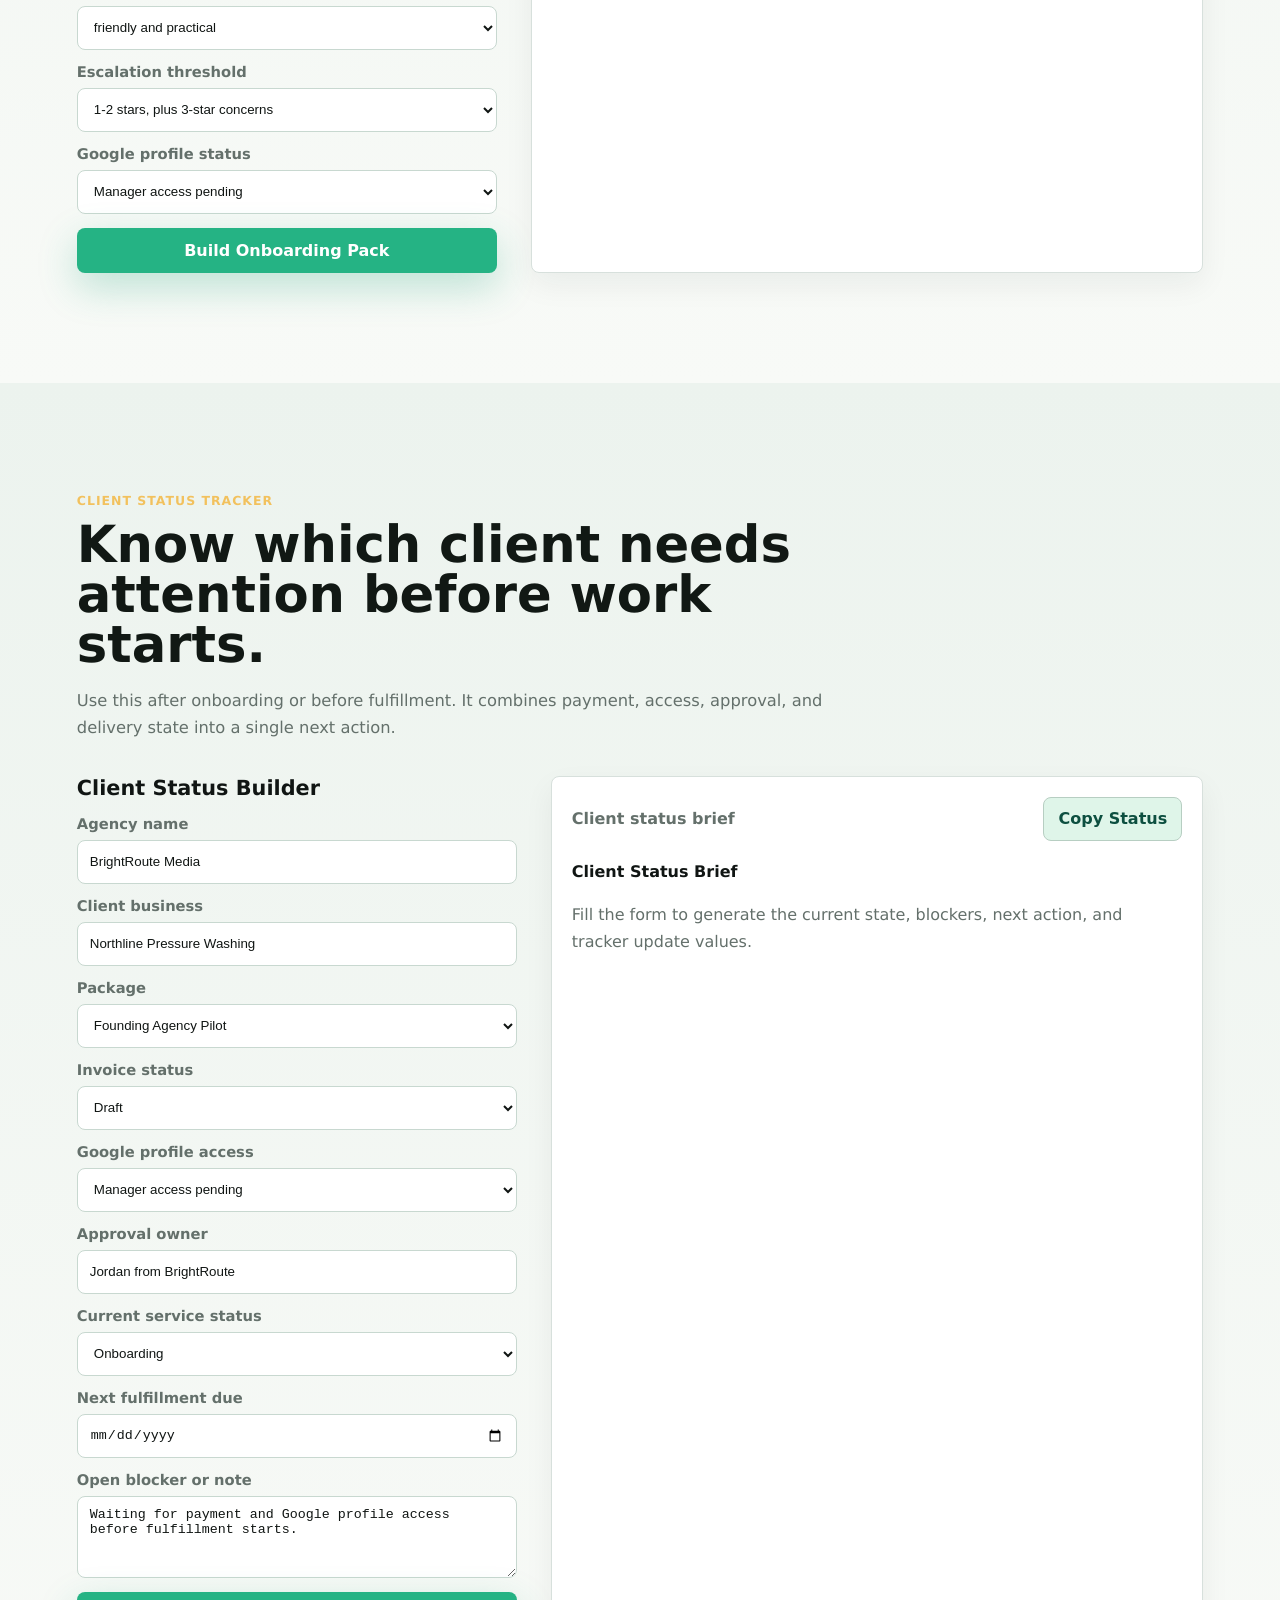
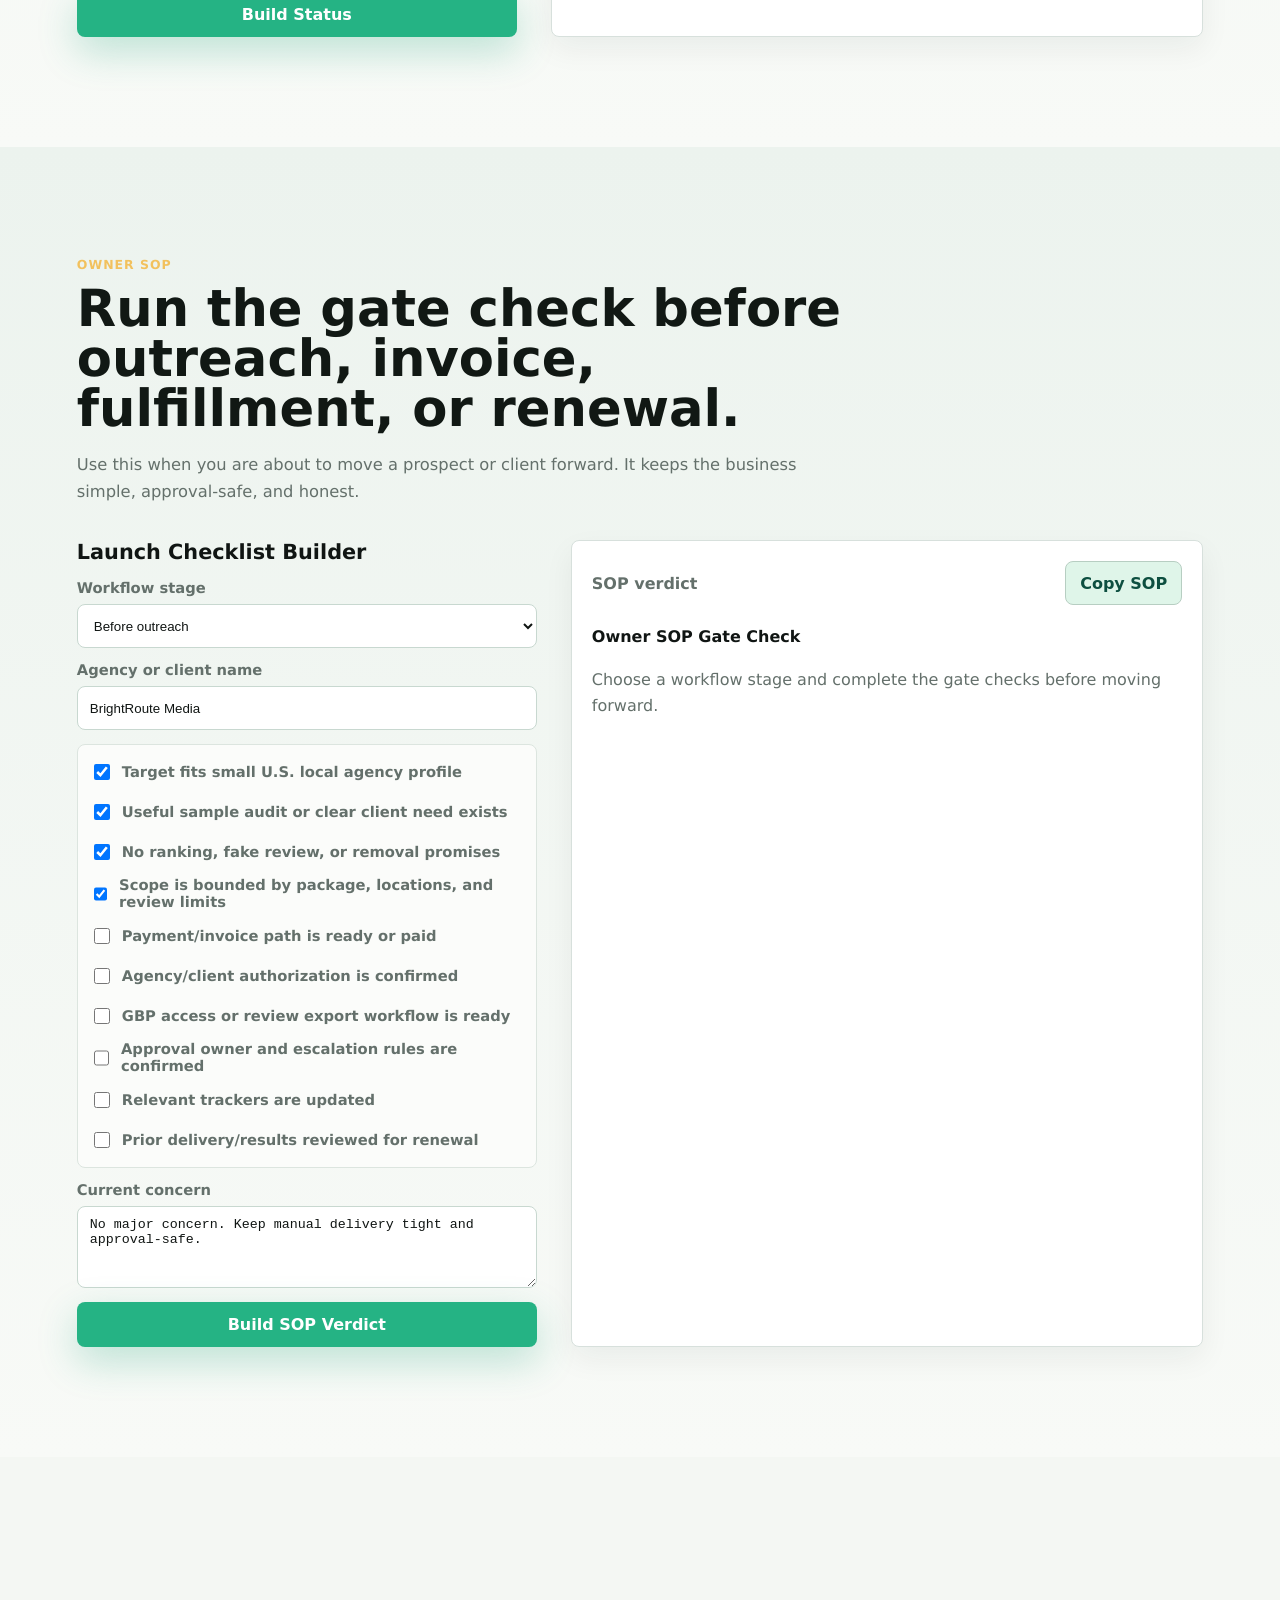
==== commit 0ff8d624: "Add tracker data import helper" ====
--- a/operator.html
+++ b/operator.html
@@ -1017,6 +1017,48 @@
         </div>
       </section>
 
+      <section id="data-import" class="section score-section">
+        <div class="section-heading">
+          <p class="eyebrow">Data import helper</p>
+          <h2>Paste tracker rows and see what needs action.</h2>
+          <p>
+            Use this with rows from the prospect, client-location, or invoice trackers. It summarizes the work queue without making you read every CSV column by hand.
+          </p>
+        </div>
+
+        <div class="data-builder">
+          <form class="mini-form" id="dataImportForm">
+            <h3>Tracker Import</h3>
+            <label>
+              Data type
+              <select name="dataType">
+                <option value="auto">Auto detect</option>
+                <option value="prospects">Prospect tracker</option>
+                <option value="clients">Client locations</option>
+                <option value="invoices">Invoice tracker</option>
+              </select>
+            </label>
+            <label>
+              CSV rows
+              <textarea name="csvText" rows="9" required>agency_name,website,owner_or_contact,role,email,linkedin,agency_type,niche_focus,target_client_type,email_source,score,priority,status,first_email_date,follow_up_1_date,follow_up_2_date,last_touch_date,next_follow_up,audit_status,audit_niche,reply_status,close_status,notes
+BrightRoute Media,https://example-agency.com,Jordan,Owner,jordan@example-agency.com,,Local SEO,Home services,pressure washing,Website contact page,86,High,Sample audit ready,,,,,,Drafted,pressure washing,Not sent,Open,Replace sample row before outreach</textarea>
+            </label>
+            <button class="primary-button form-button" type="submit">Analyze Rows</button>
+          </form>
+
+          <article class="tool-output" id="dataImportOutput" aria-live="polite">
+            <div class="output-actions">
+              <span class="report-label">Import action summary</span>
+              <button class="tool-button" type="button" data-copy-target="dataImportOutput">Copy Summary</button>
+            </div>
+            <div class="copy-document">
+              <h4>Tracker Import Summary</h4>
+              <p>Paste CSV rows to identify follow-ups, blocked clients, unpaid invoices, and the next internal tool to use.</p>
+            </div>
+          </article>
+        </div>
+      </section>
+
       <section id="pricing" class="section pricing-section">
         <div class="section-heading">
           <p class="eyebrow">Simple pricing</p>
--- a/styles.css
+++ b/styles.css
@@ -683,6 +683,12 @@
   gap: clamp(18px, 4vw, 34px);
 }
 
+.data-builder {
+  display: grid;
+  grid-template-columns: minmax(280px, 460px) minmax(0, 1fr);
+  gap: clamp(18px, 4vw, 34px);
+}
+
 .onboard-builder {
   display: grid;
 }
@@ -889,6 +895,7 @@
   .batch-builder,
   .status-builder,
   .sop-builder,
+  .data-builder,
   .fulfill-grid,
   .pricing-grid,
   .report-preview {
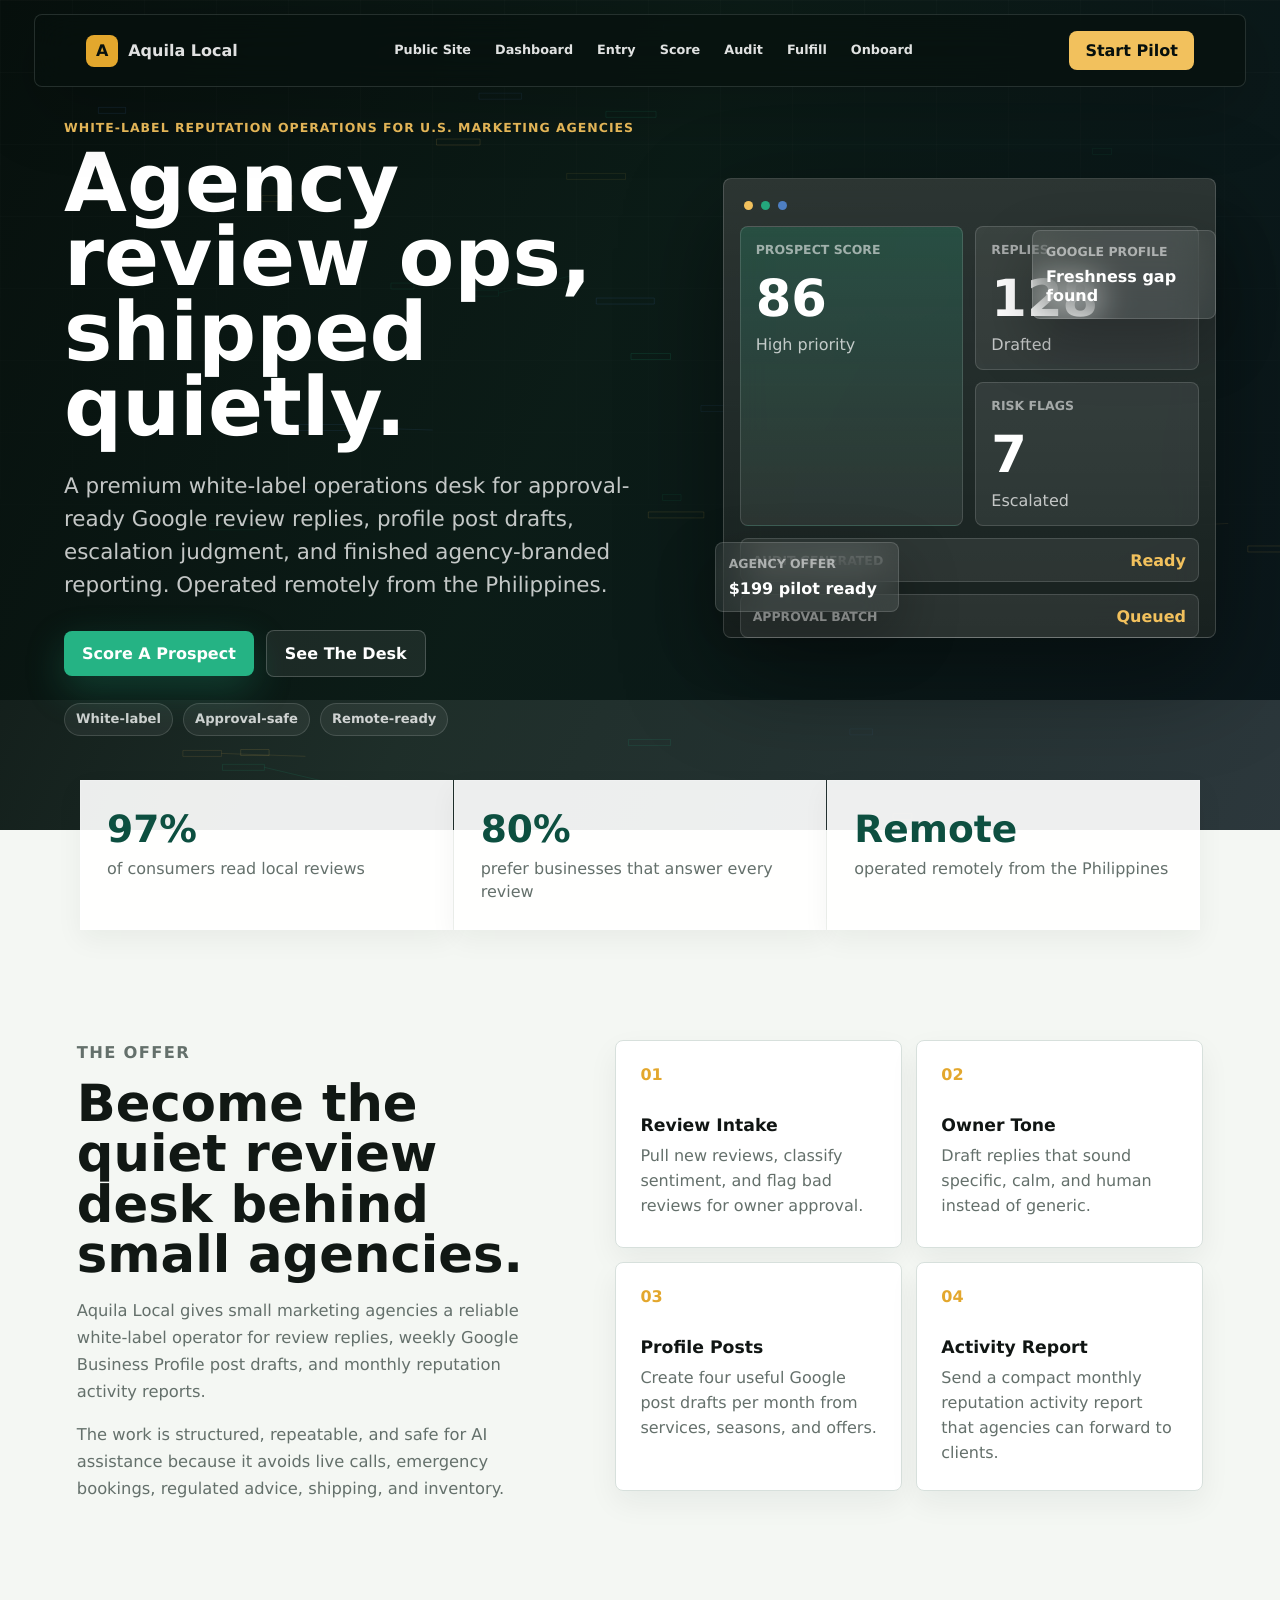
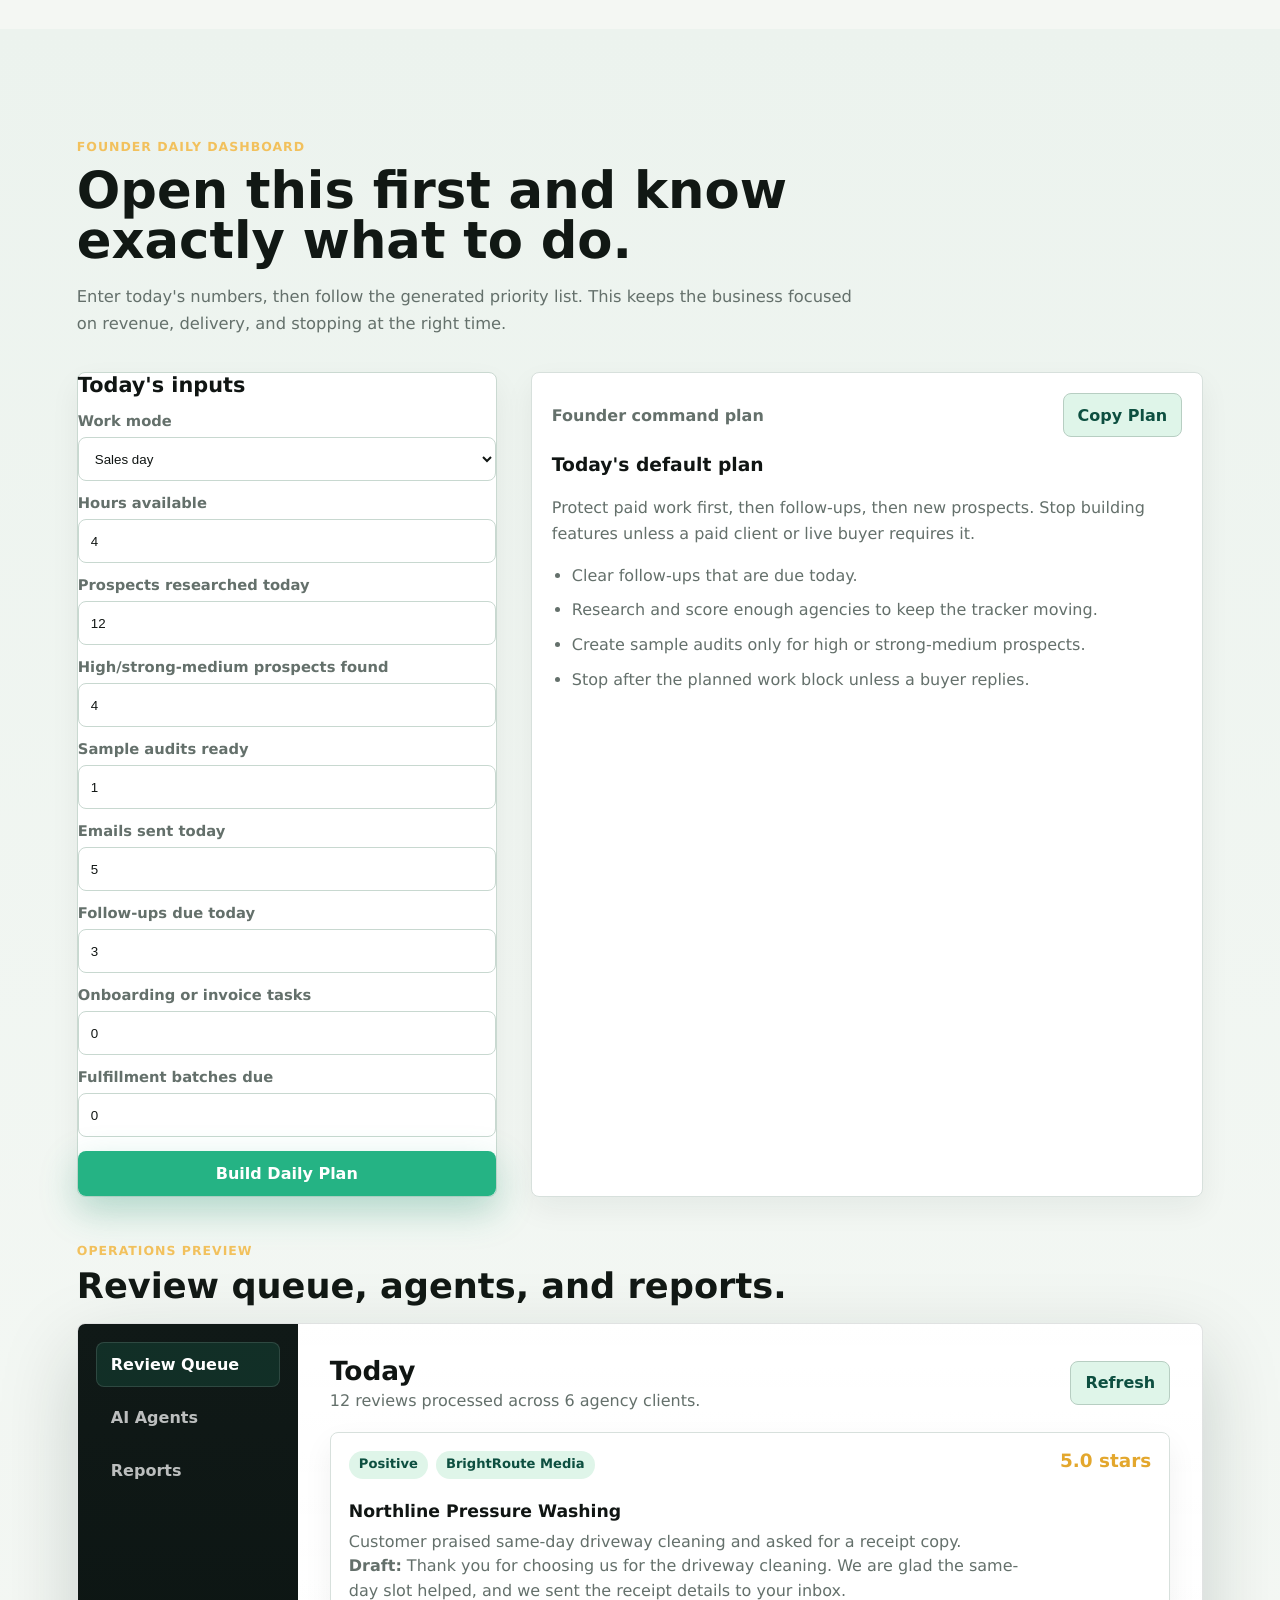
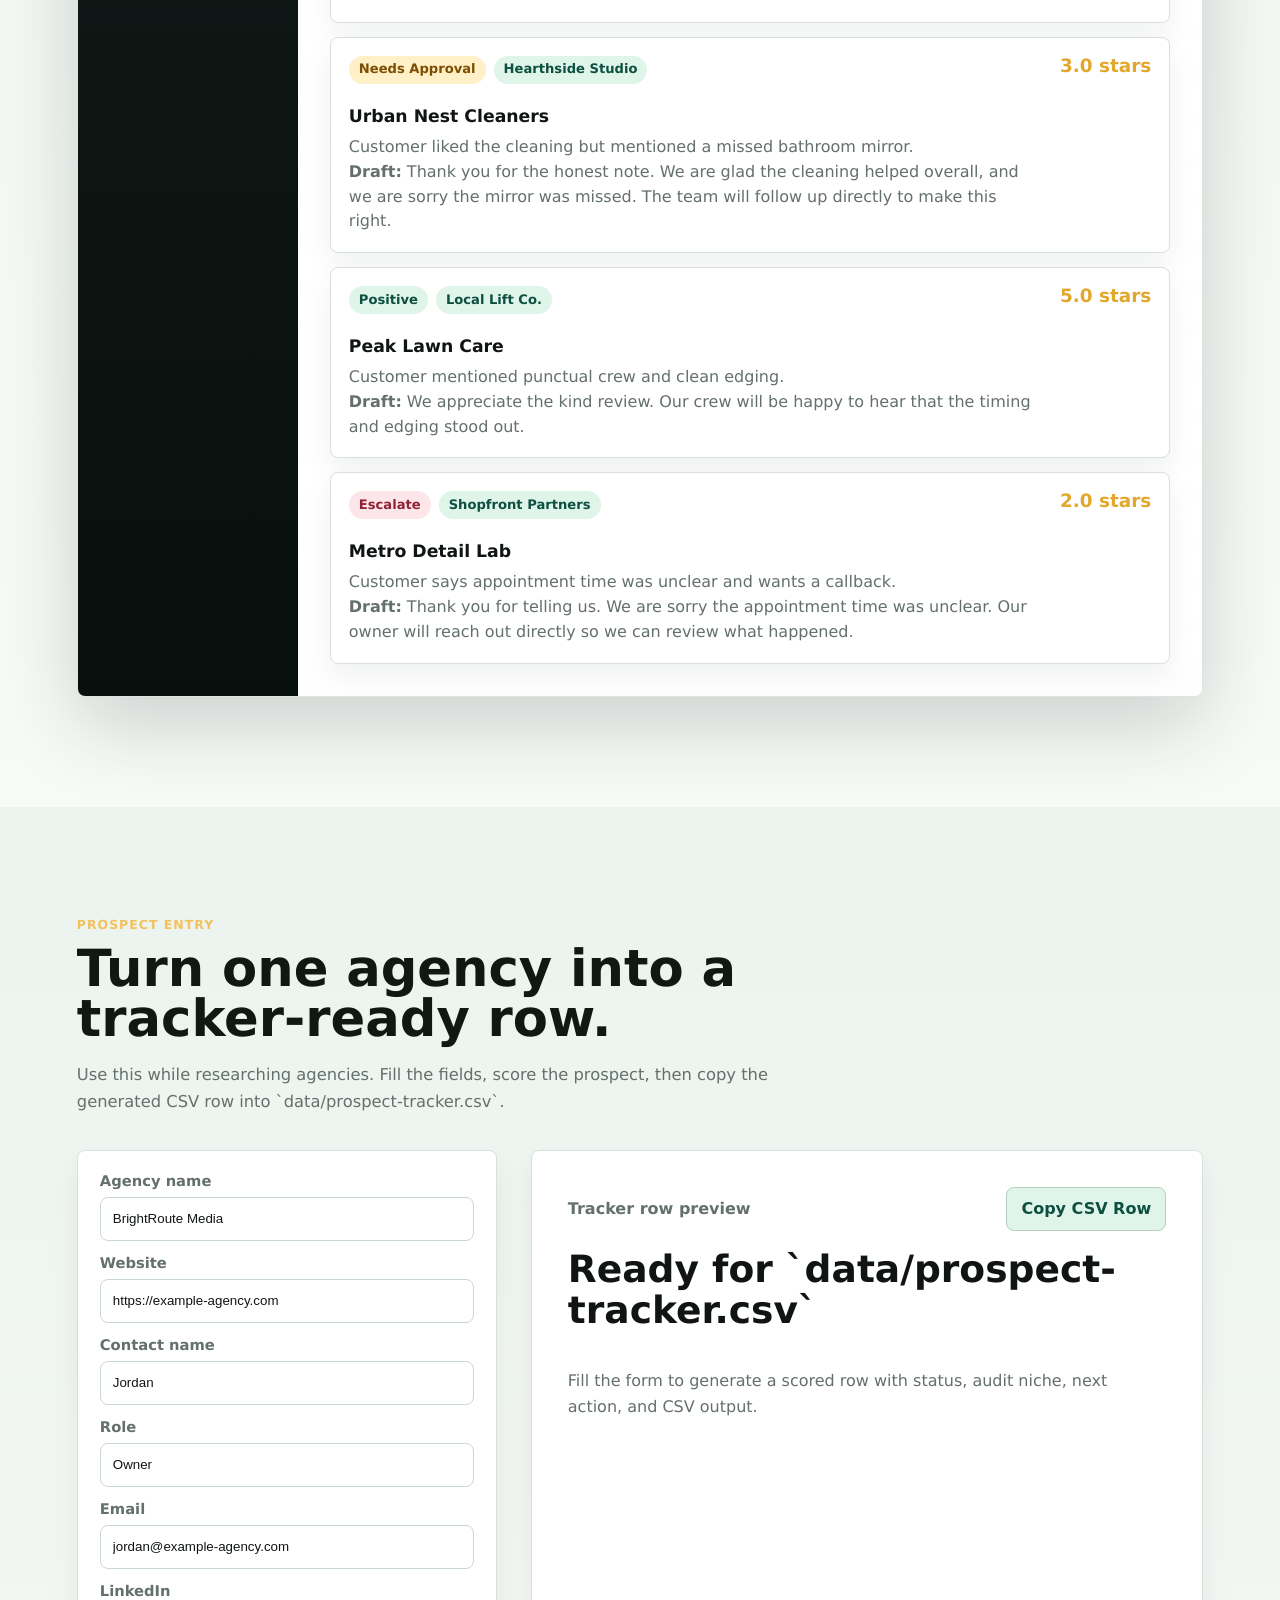
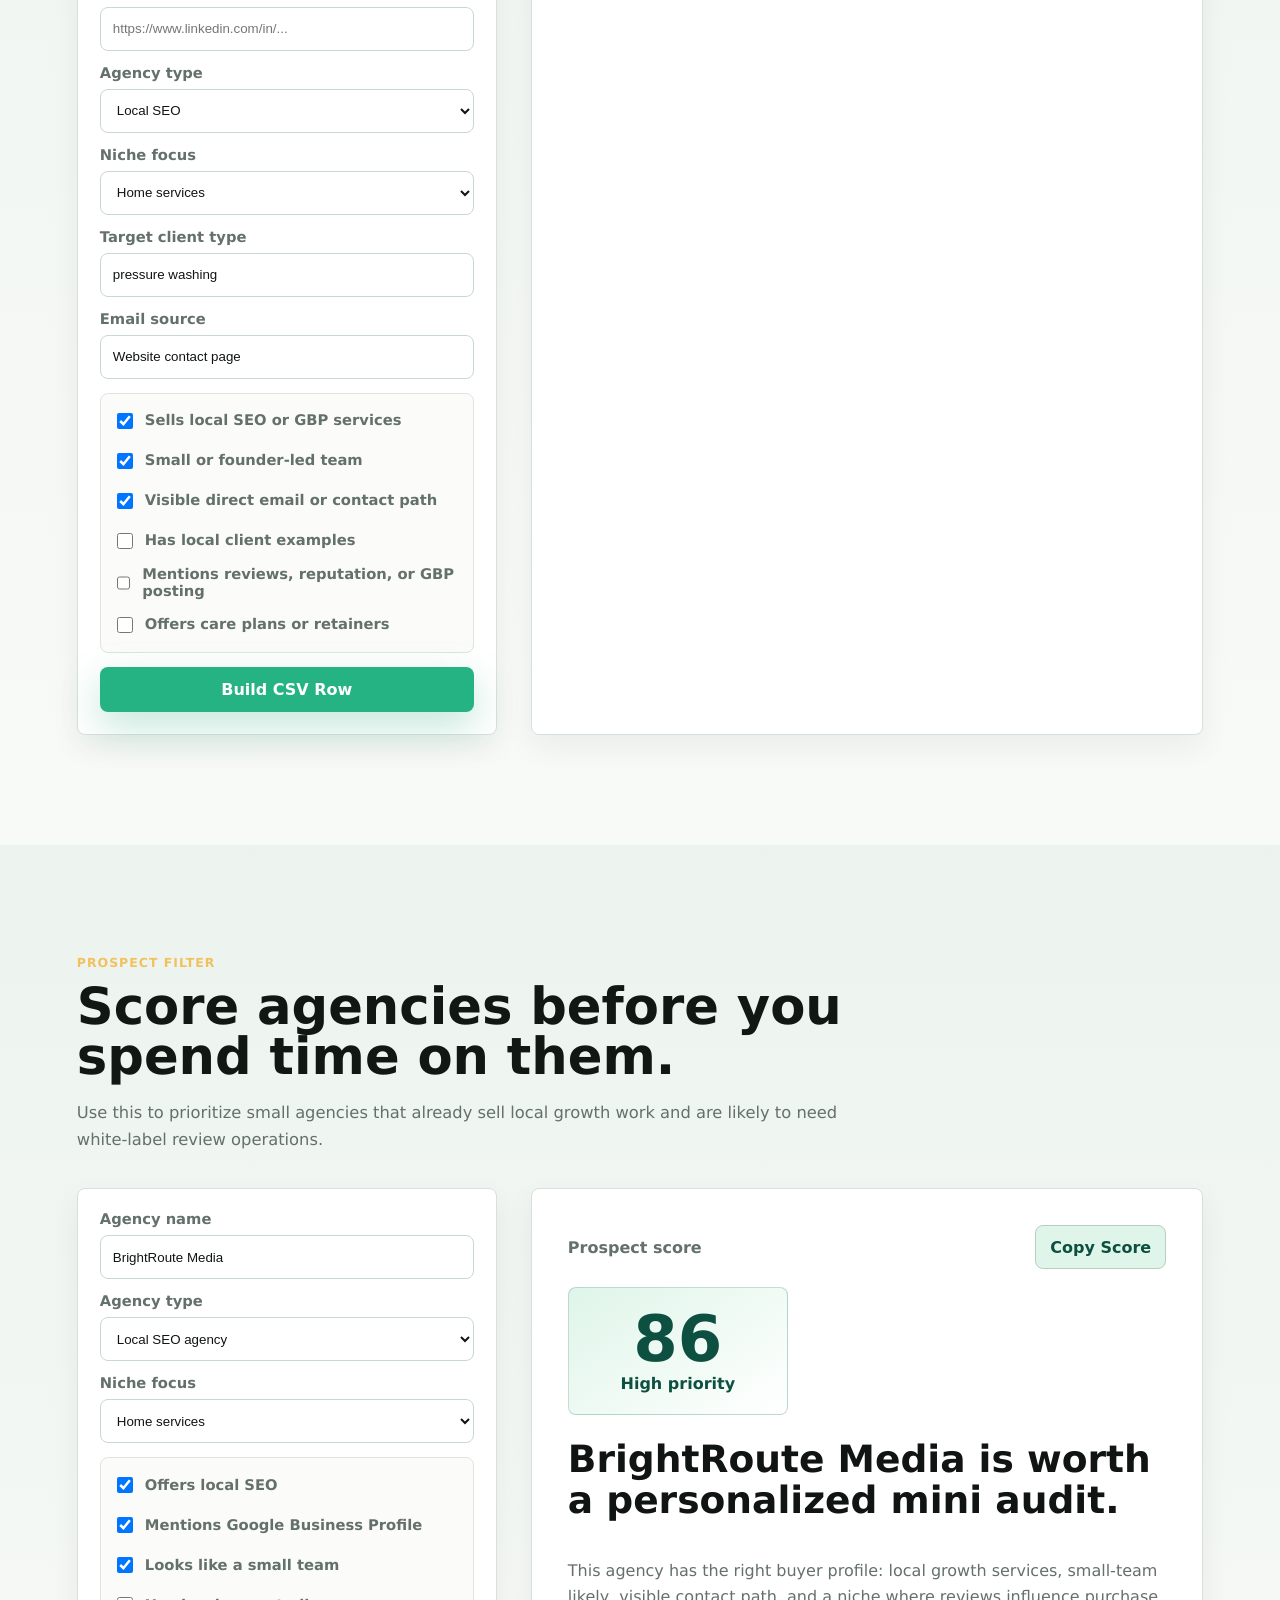
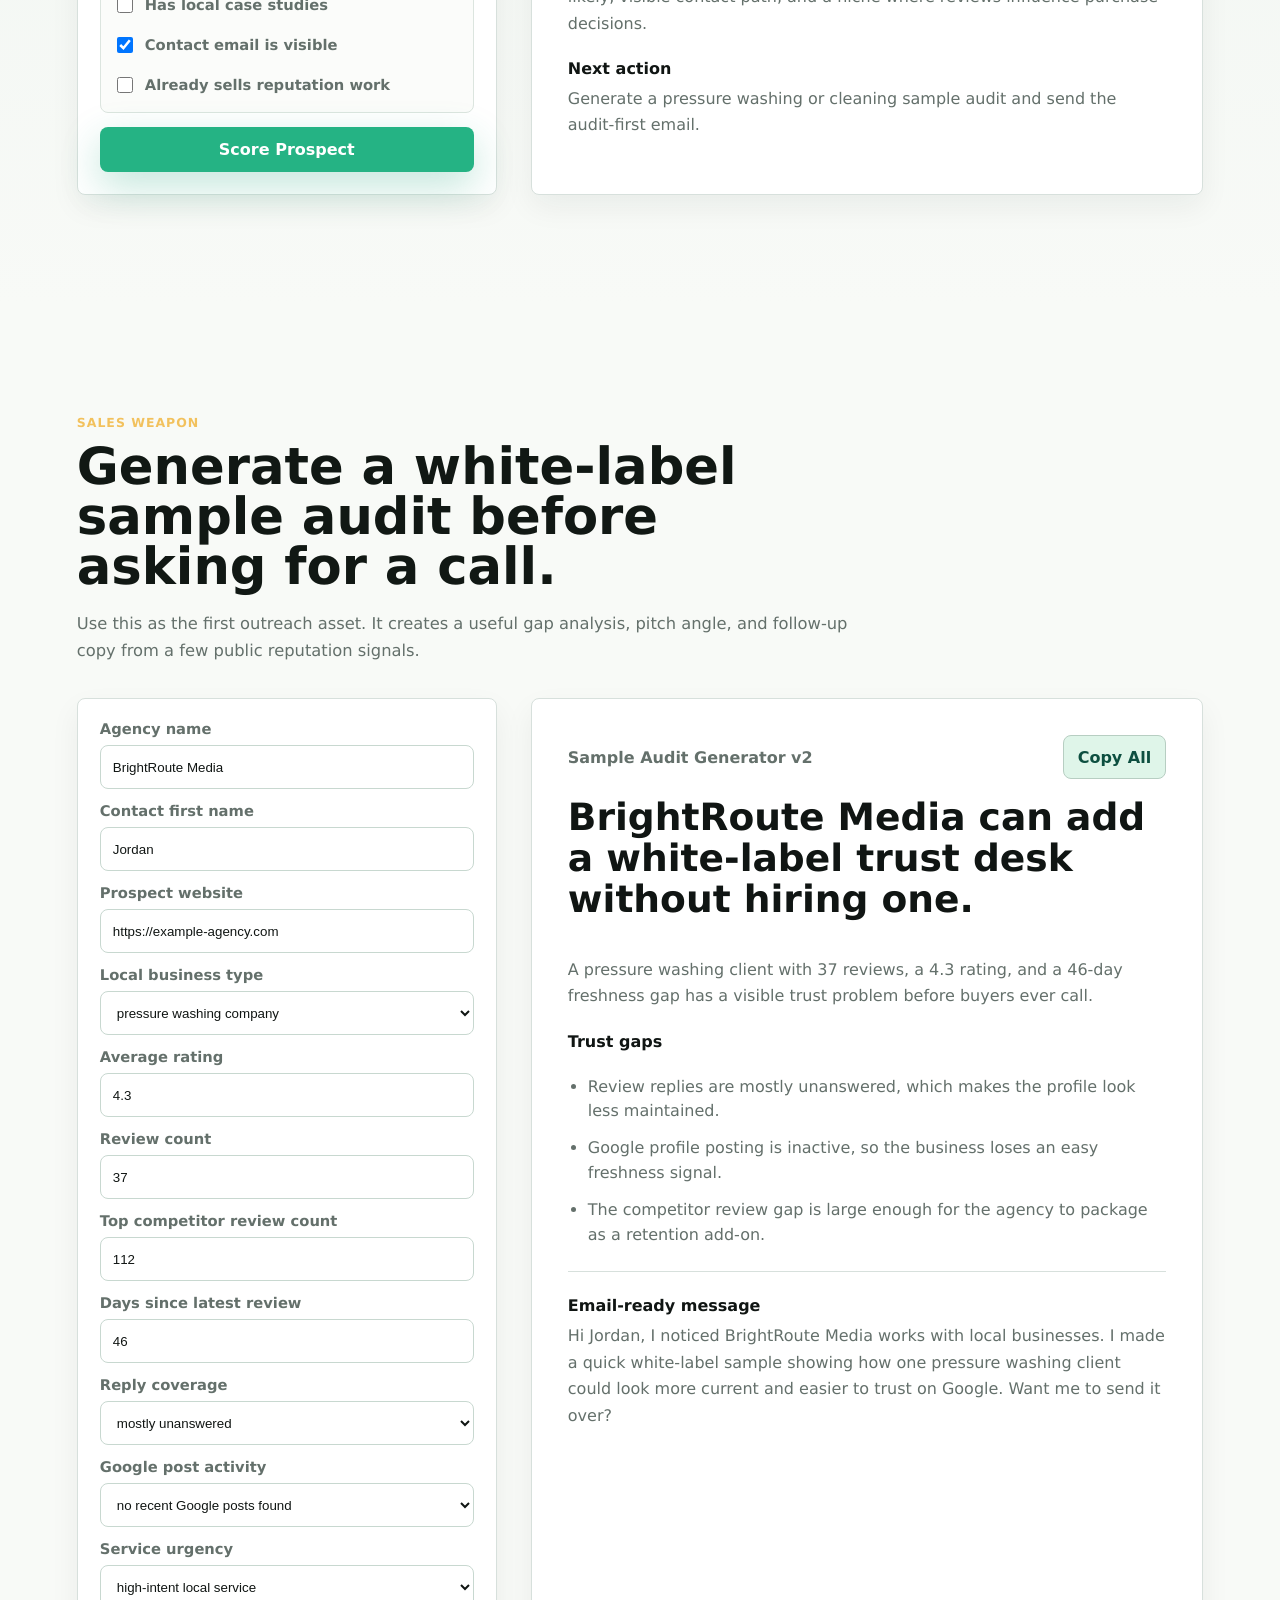
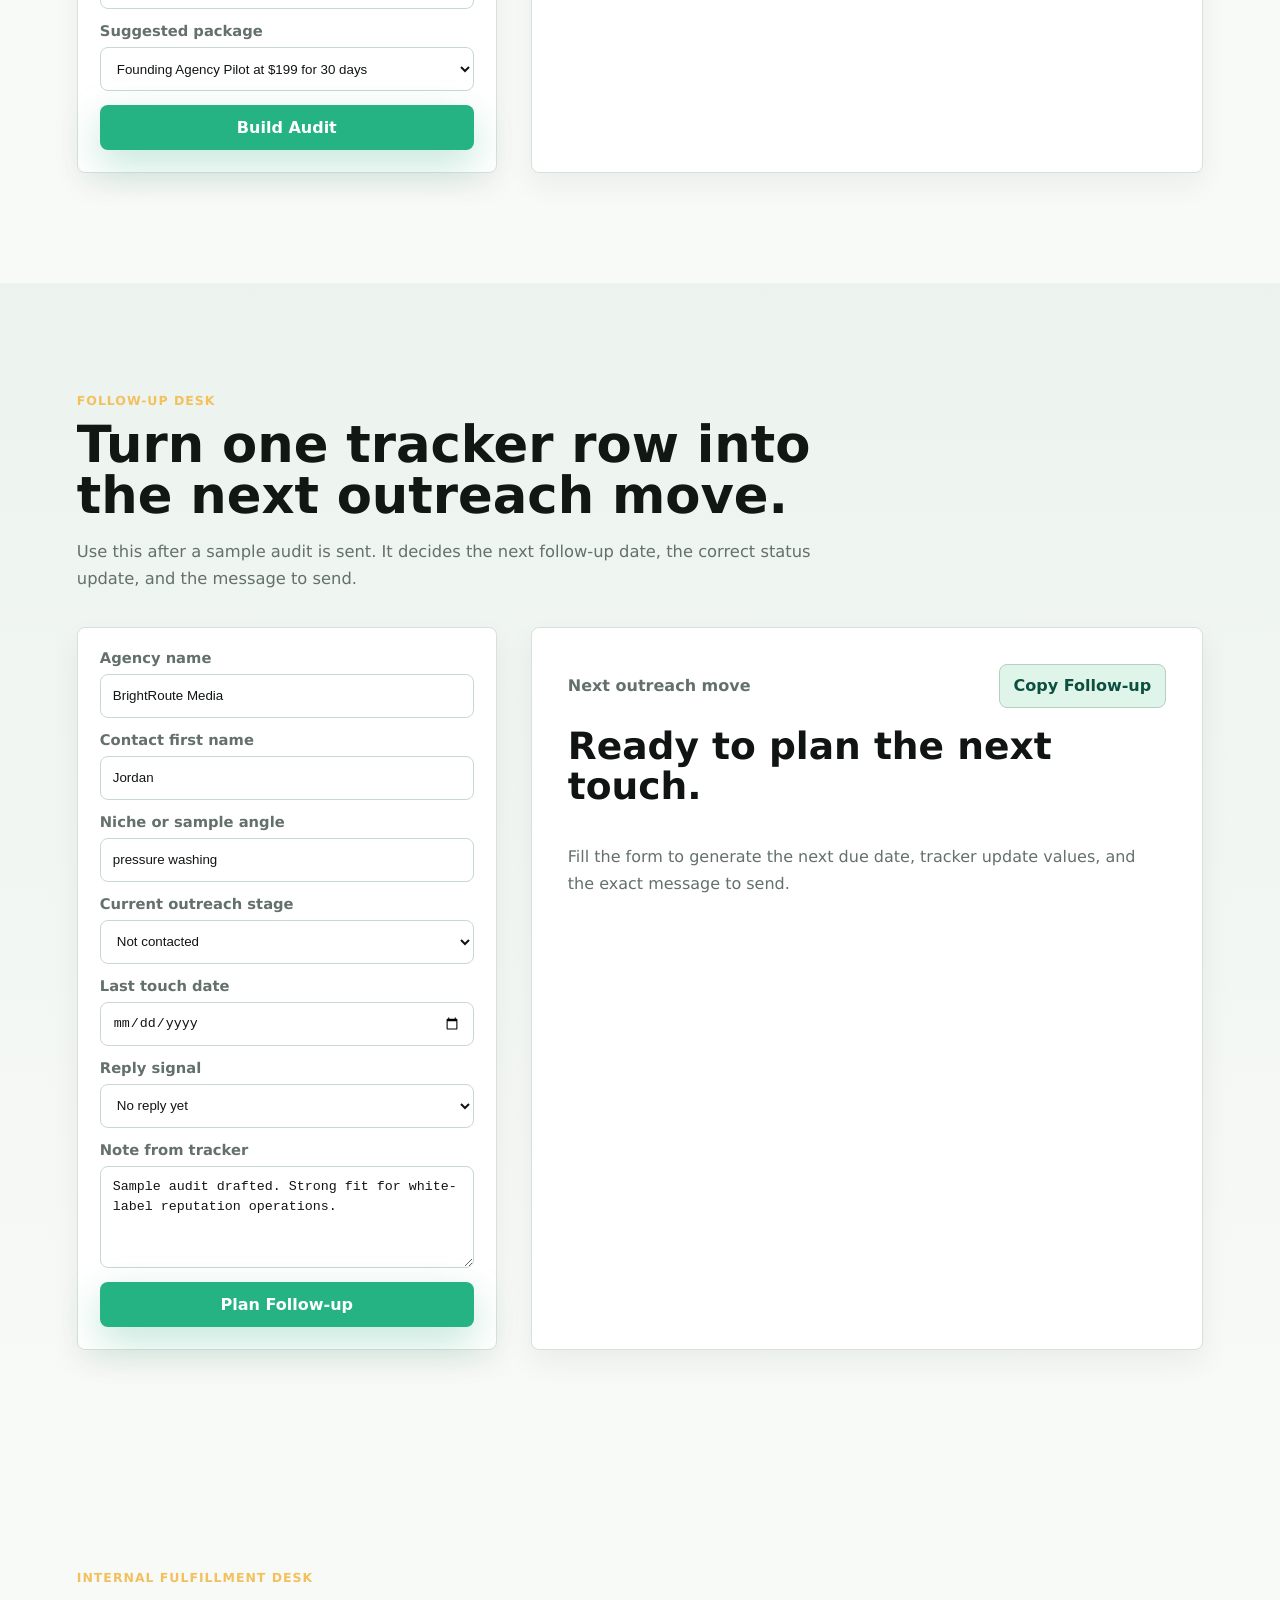
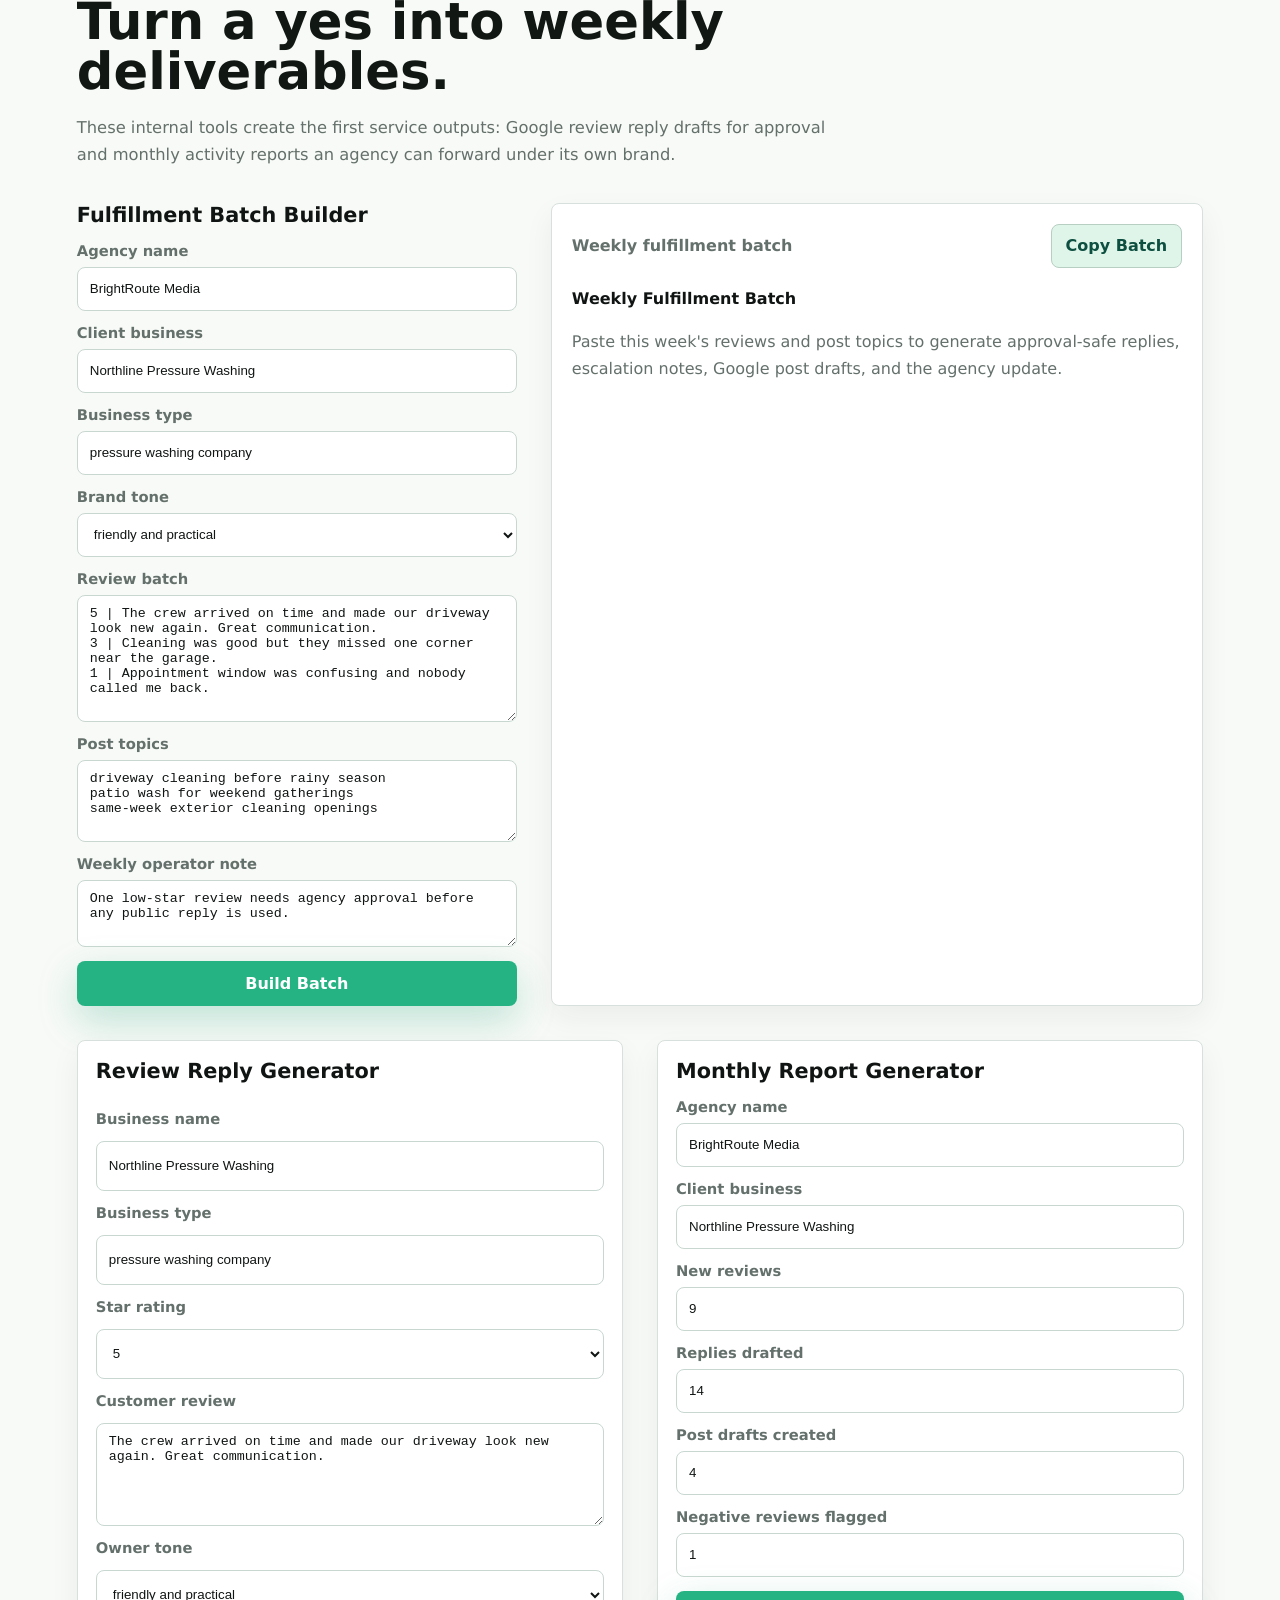
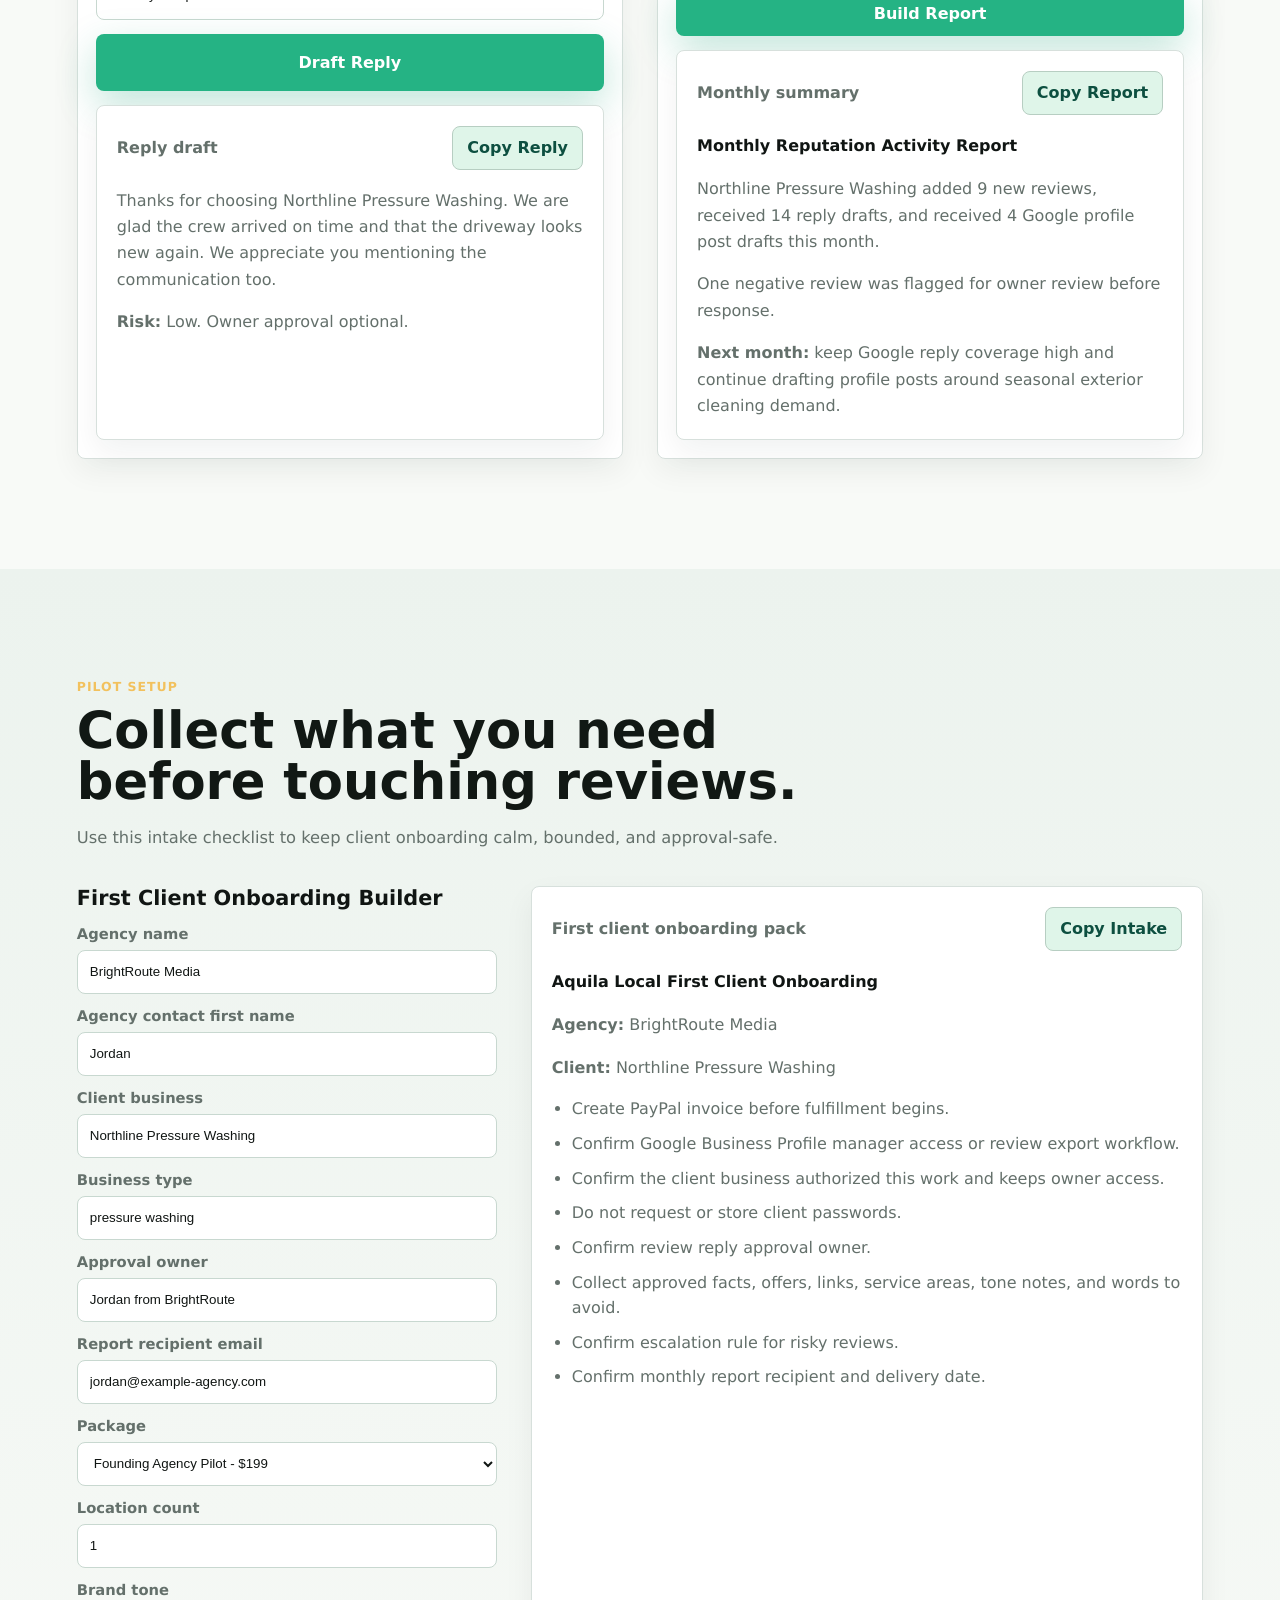
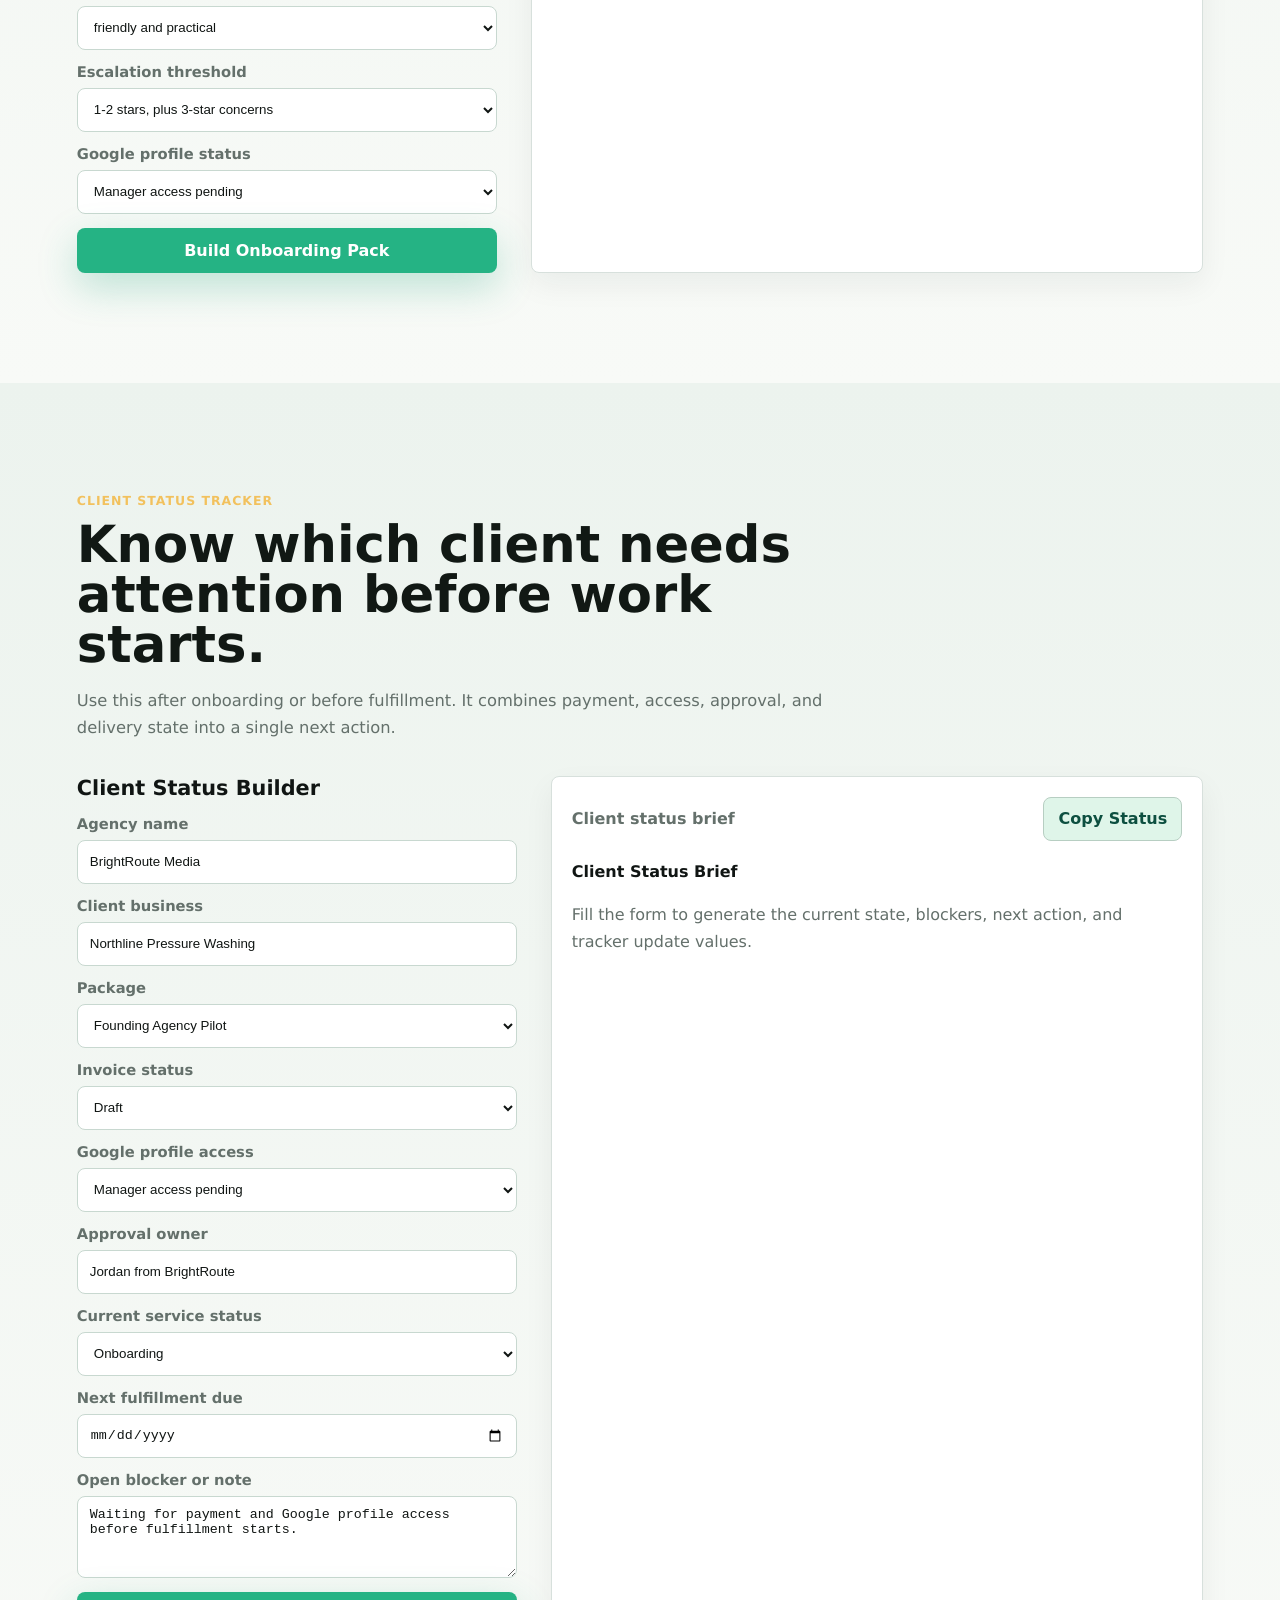
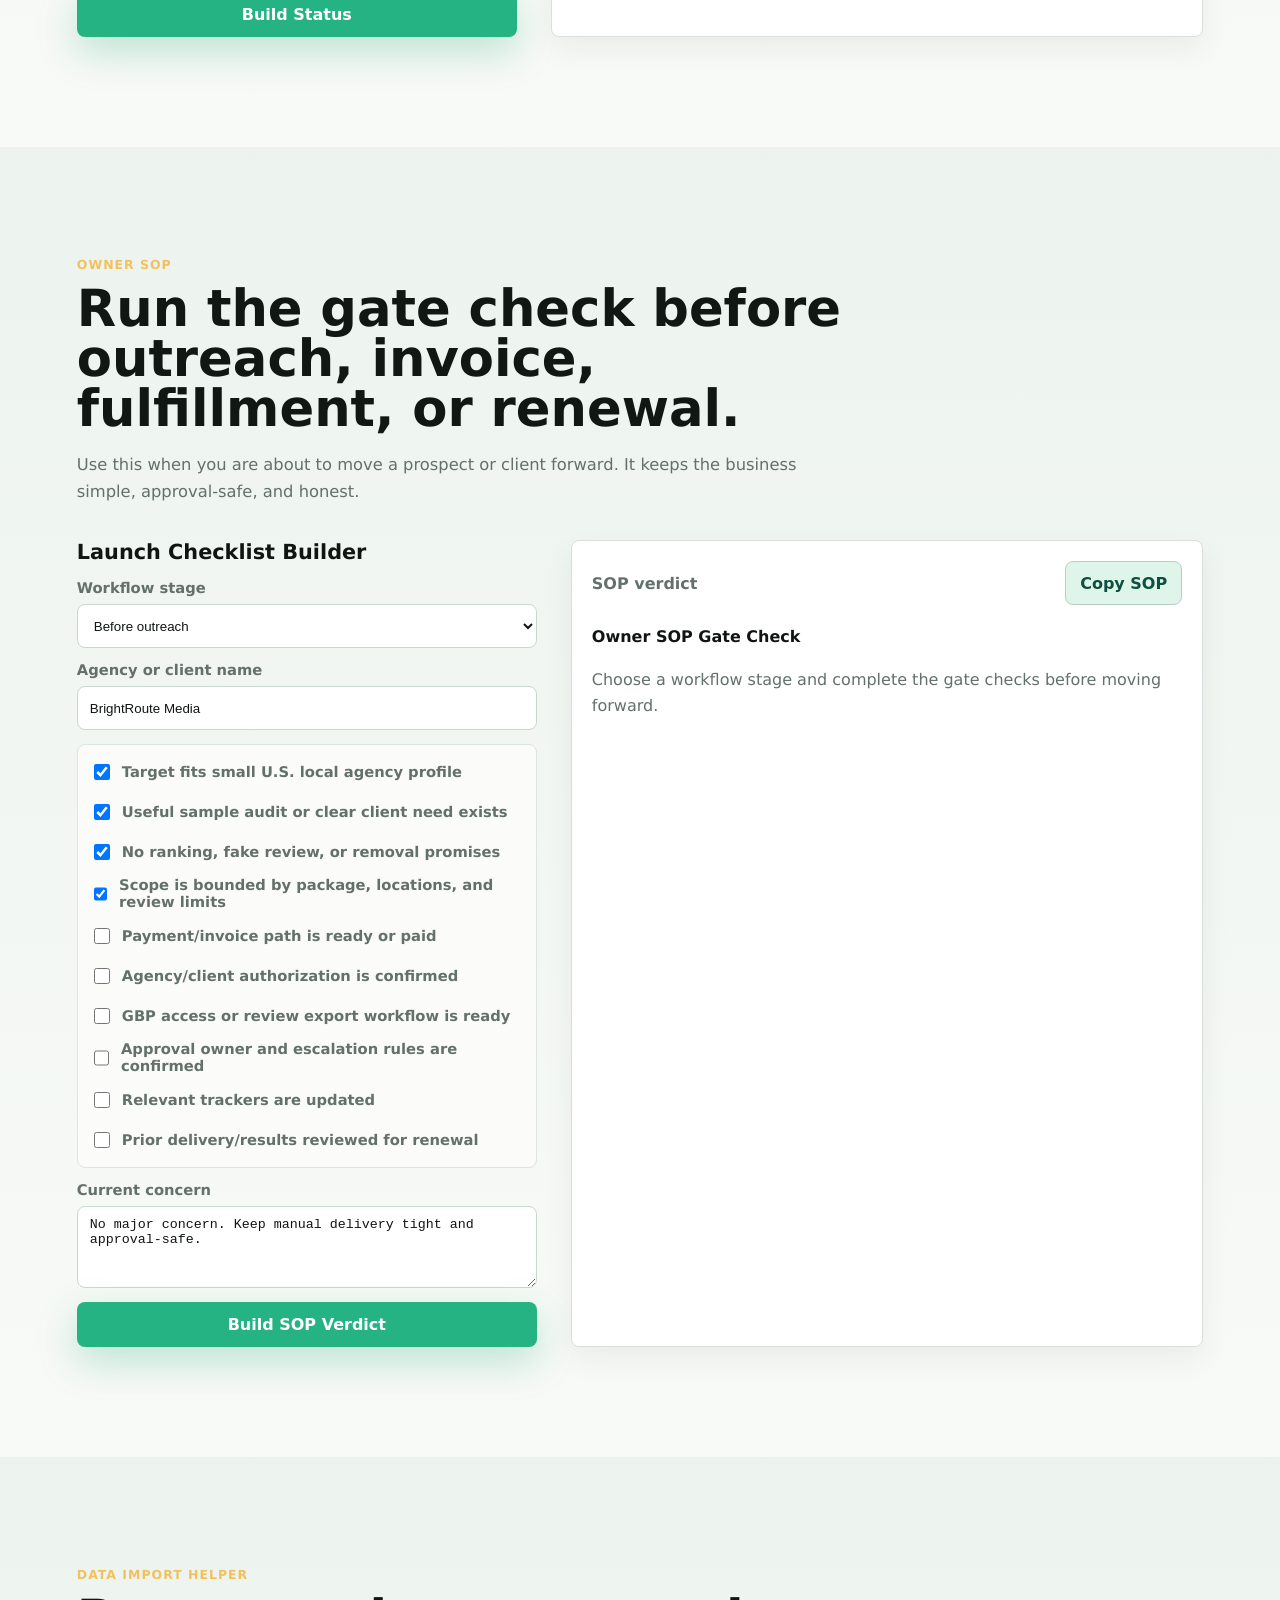
==== commit bcc4af52: "Add release readiness checker" ====
--- a/operator.html
+++ b/operator.html
@@ -1059,6 +1059,53 @@
         </div>
       </section>
 
+      <section id="release-readiness" class="section onboard-section">
+        <div class="section-heading">
+          <p class="eyebrow">Release readiness</p>
+          <h2>Approve the deployment batch only when the suite is actually ready.</h2>
+          <p>
+            Use this before pushing queued local commits or deploying to Vercel. It keeps private data out and prevents half-built operator tools from going live.
+          </p>
+        </div>
+
+        <div class="release-builder">
+          <form class="mini-form" id="releaseReadinessForm">
+            <h3>Deployment Gate</h3>
+            <label>
+              Release label
+              <input name="releaseLabel" type="text" value="Operator suite completion batch" required>
+            </label>
+            <div class="checkbox-grid" aria-label="Release readiness checks">
+              <label><input name="localQa" type="checkbox" checked> Local browser QA passed</label>
+              <label><input name="syntaxCheck" type="checkbox" checked> JS syntax check passed</label>
+              <label><input name="privacyScan" type="checkbox" checked> Private address/payment scan passed</label>
+              <label><input name="publicClean" type="checkbox" checked> Public homepage exposes no internal tools</label>
+              <label><input name="queuedCommits" type="checkbox" checked> Local commits are checkpointed</label>
+              <label><input name="operatorFlow" type="checkbox" checked> Sales, onboarding, fulfillment, status, SOP, and import flows exist</label>
+              <label><input name="noSecrets" type="checkbox" checked> No API keys, passwords, or exact payment account in deploy files</label>
+              <label><input name="ownerApproval" type="checkbox"> Owner approves pushing to GitHub</label>
+              <label><input name="deployApproval" type="checkbox"> Owner approves Vercel production deploy</label>
+            </div>
+            <label>
+              Release note
+              <textarea name="releaseNote" rows="4">Queued internal operator tools are ready for review. Deploy only after owner approval.</textarea>
+            </label>
+            <button class="primary-button form-button" type="submit">Build Release Verdict</button>
+          </form>
+
+          <article class="tool-output" id="releaseReadinessOutput" aria-live="polite">
+            <div class="output-actions">
+              <span class="report-label">Deployment gate verdict</span>
+              <button class="tool-button" type="button" data-copy-target="releaseReadinessOutput">Copy Verdict</button>
+            </div>
+            <div class="copy-document">
+              <h4>Release Readiness Verdict</h4>
+              <p>Complete the checks before pushing local commits or deploying the operator suite.</p>
+            </div>
+          </article>
+        </div>
+      </section>
+
       <section id="pricing" class="section pricing-section">
         <div class="section-heading">
           <p class="eyebrow">Simple pricing</p>
--- a/styles.css
+++ b/styles.css
@@ -689,6 +689,12 @@
   gap: clamp(18px, 4vw, 34px);
 }
 
+.release-builder {
+  display: grid;
+  grid-template-columns: minmax(280px, 460px) minmax(0, 1fr);
+  gap: clamp(18px, 4vw, 34px);
+}
+
 .onboard-builder {
   display: grid;
 }
@@ -896,6 +902,7 @@
   .status-builder,
   .sop-builder,
   .data-builder,
+  .release-builder,
   .fulfill-grid,
   .pricing-grid,
   .report-preview {
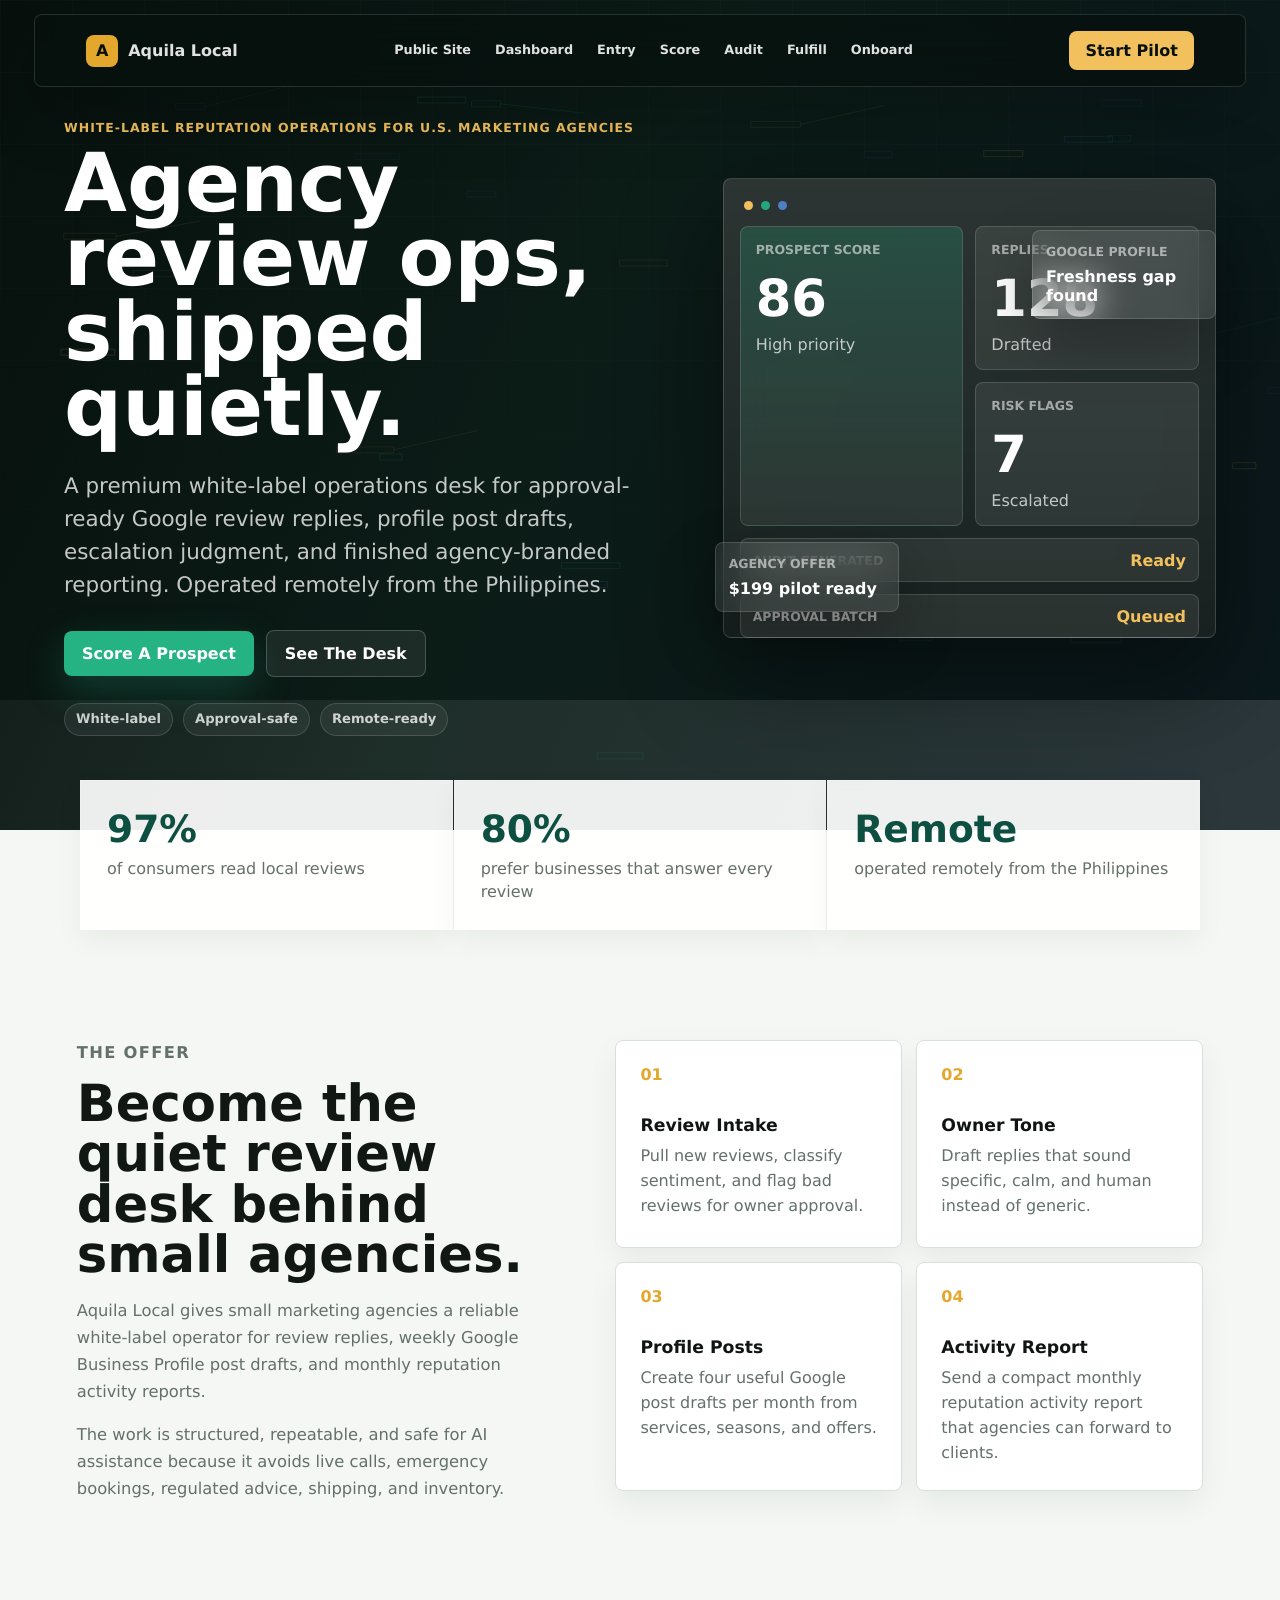
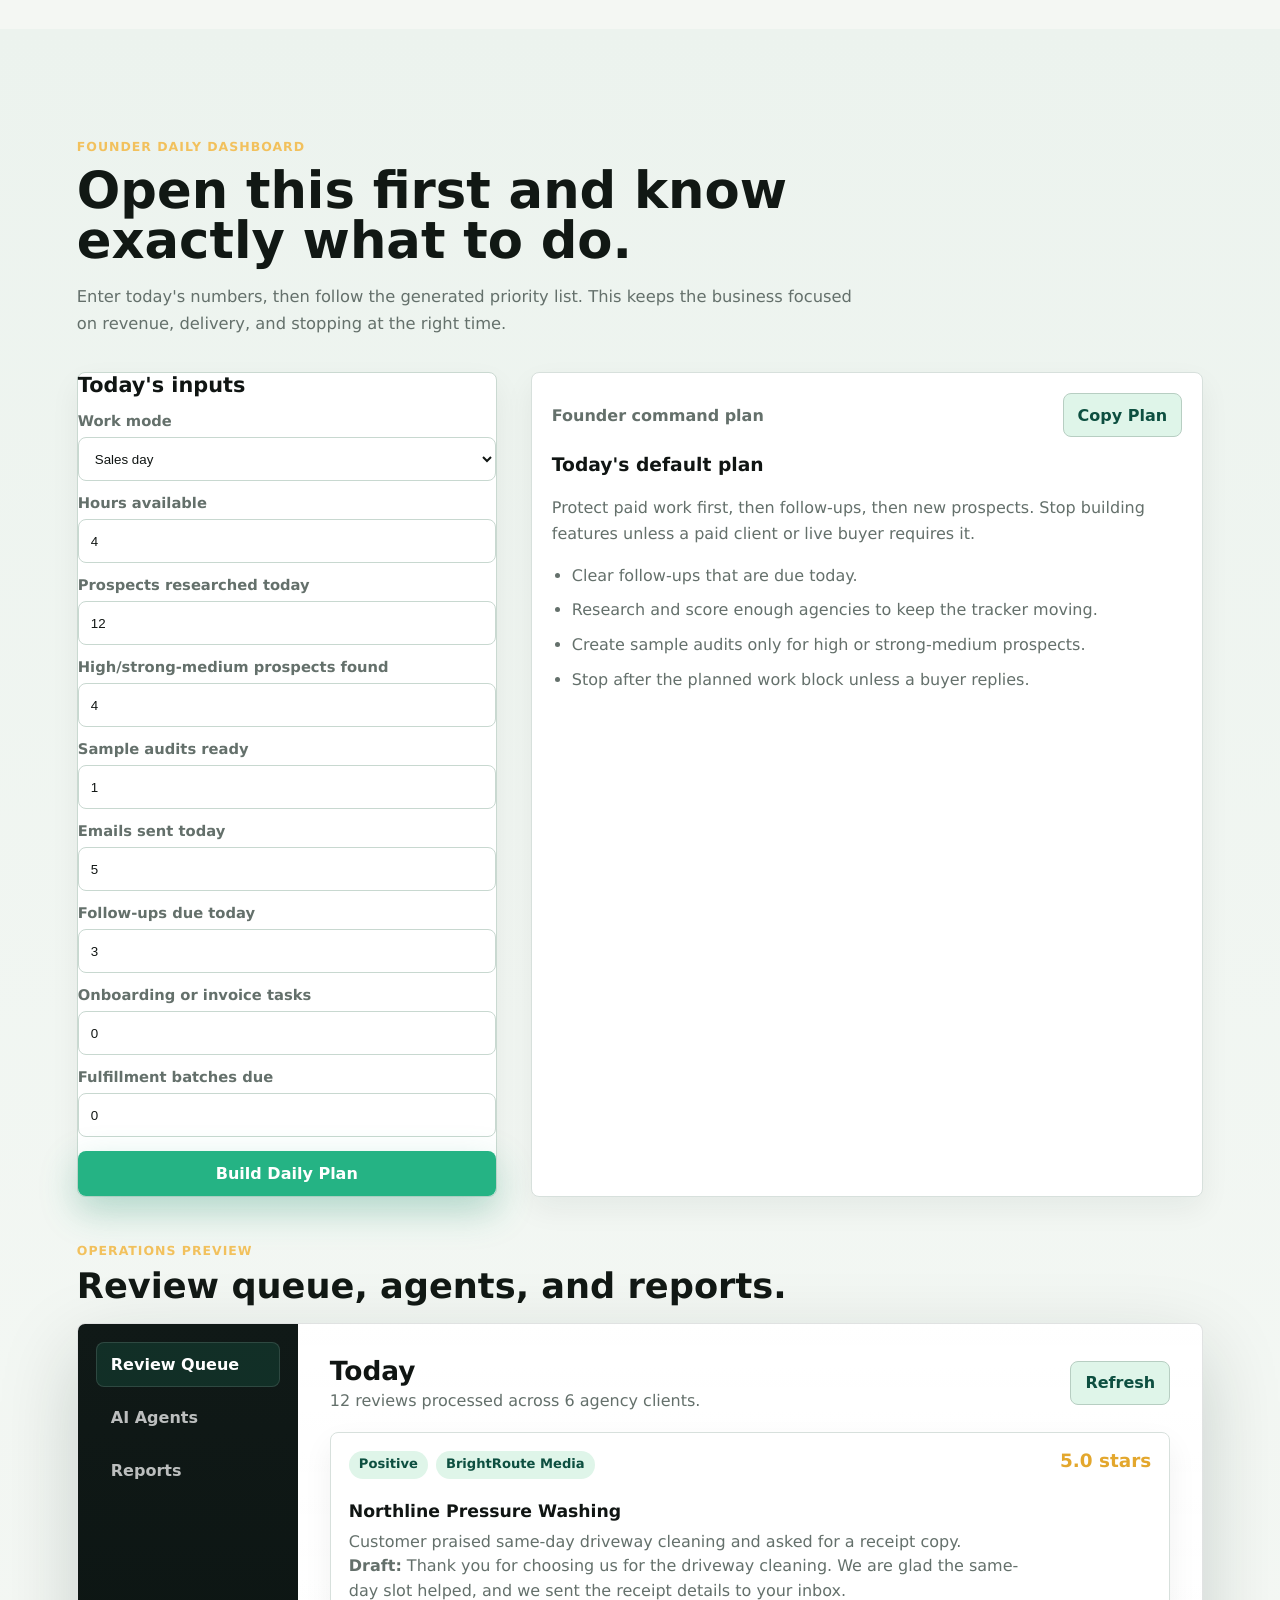
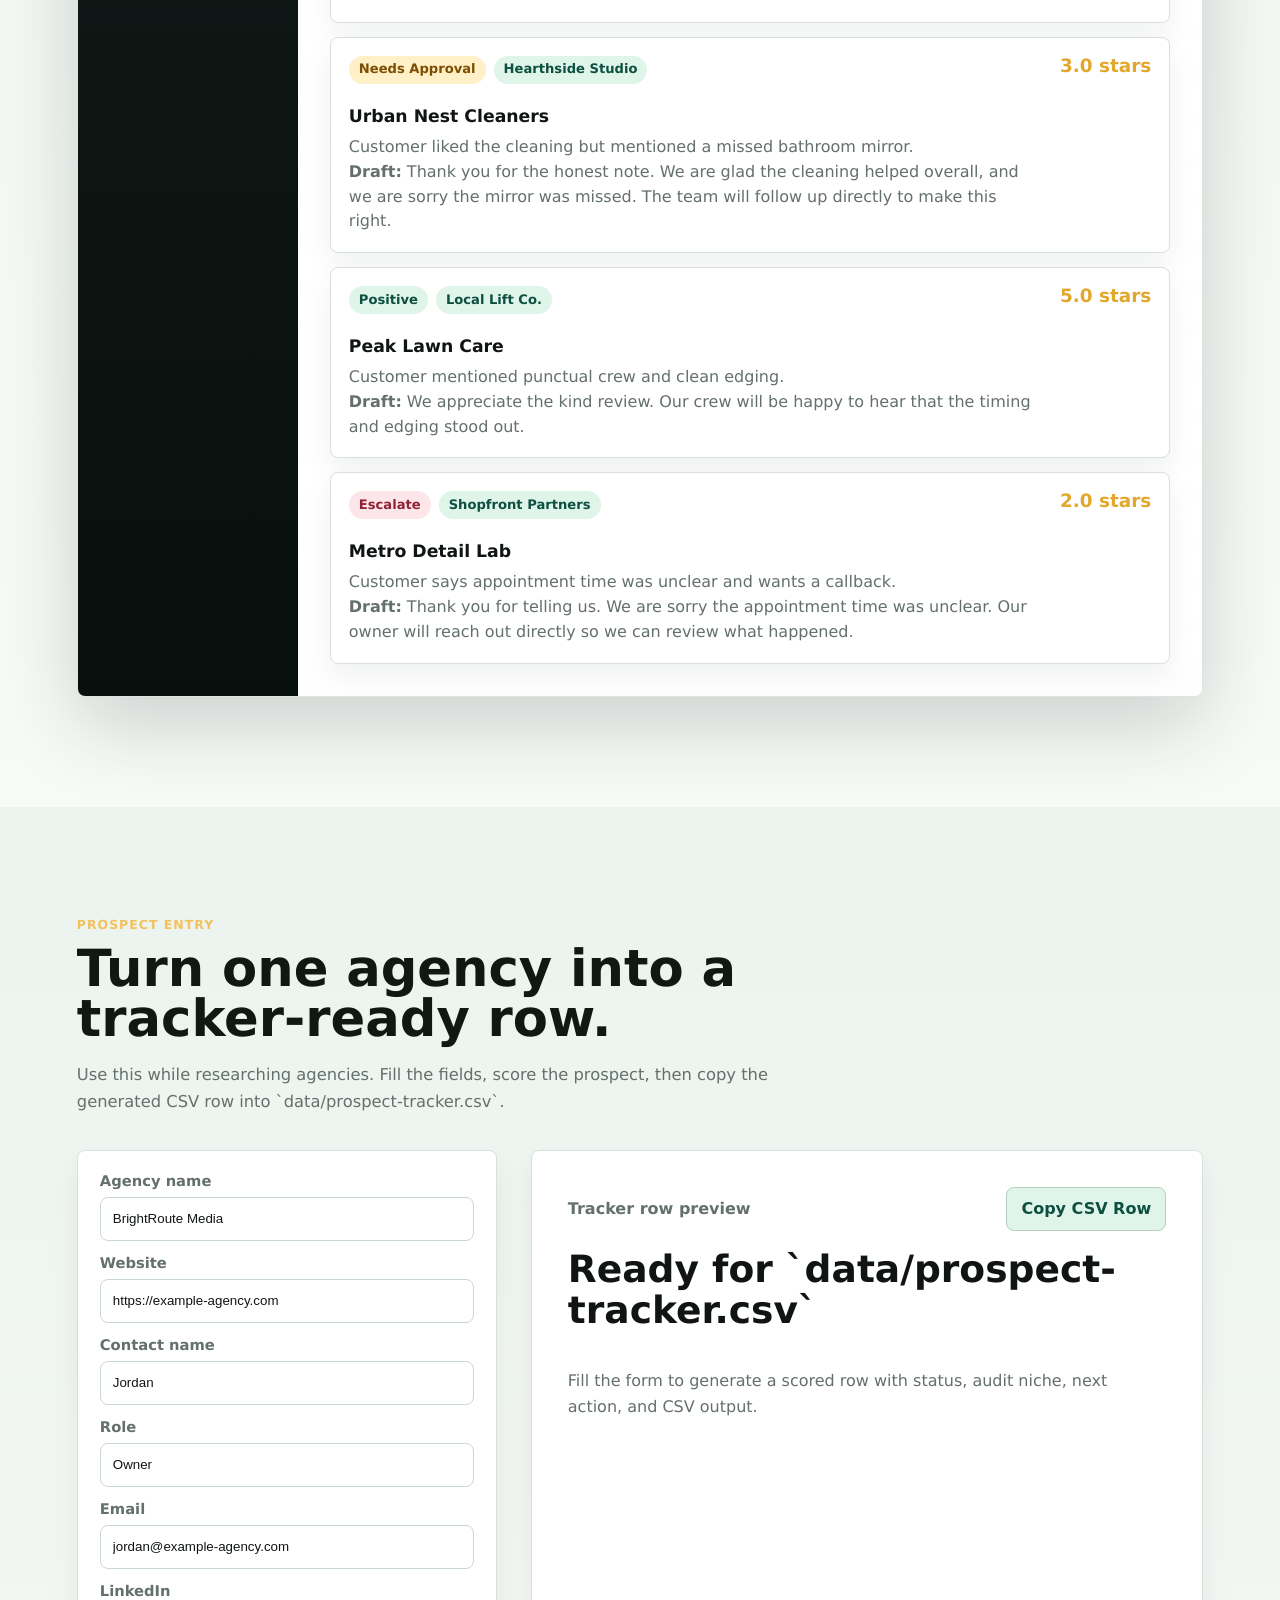
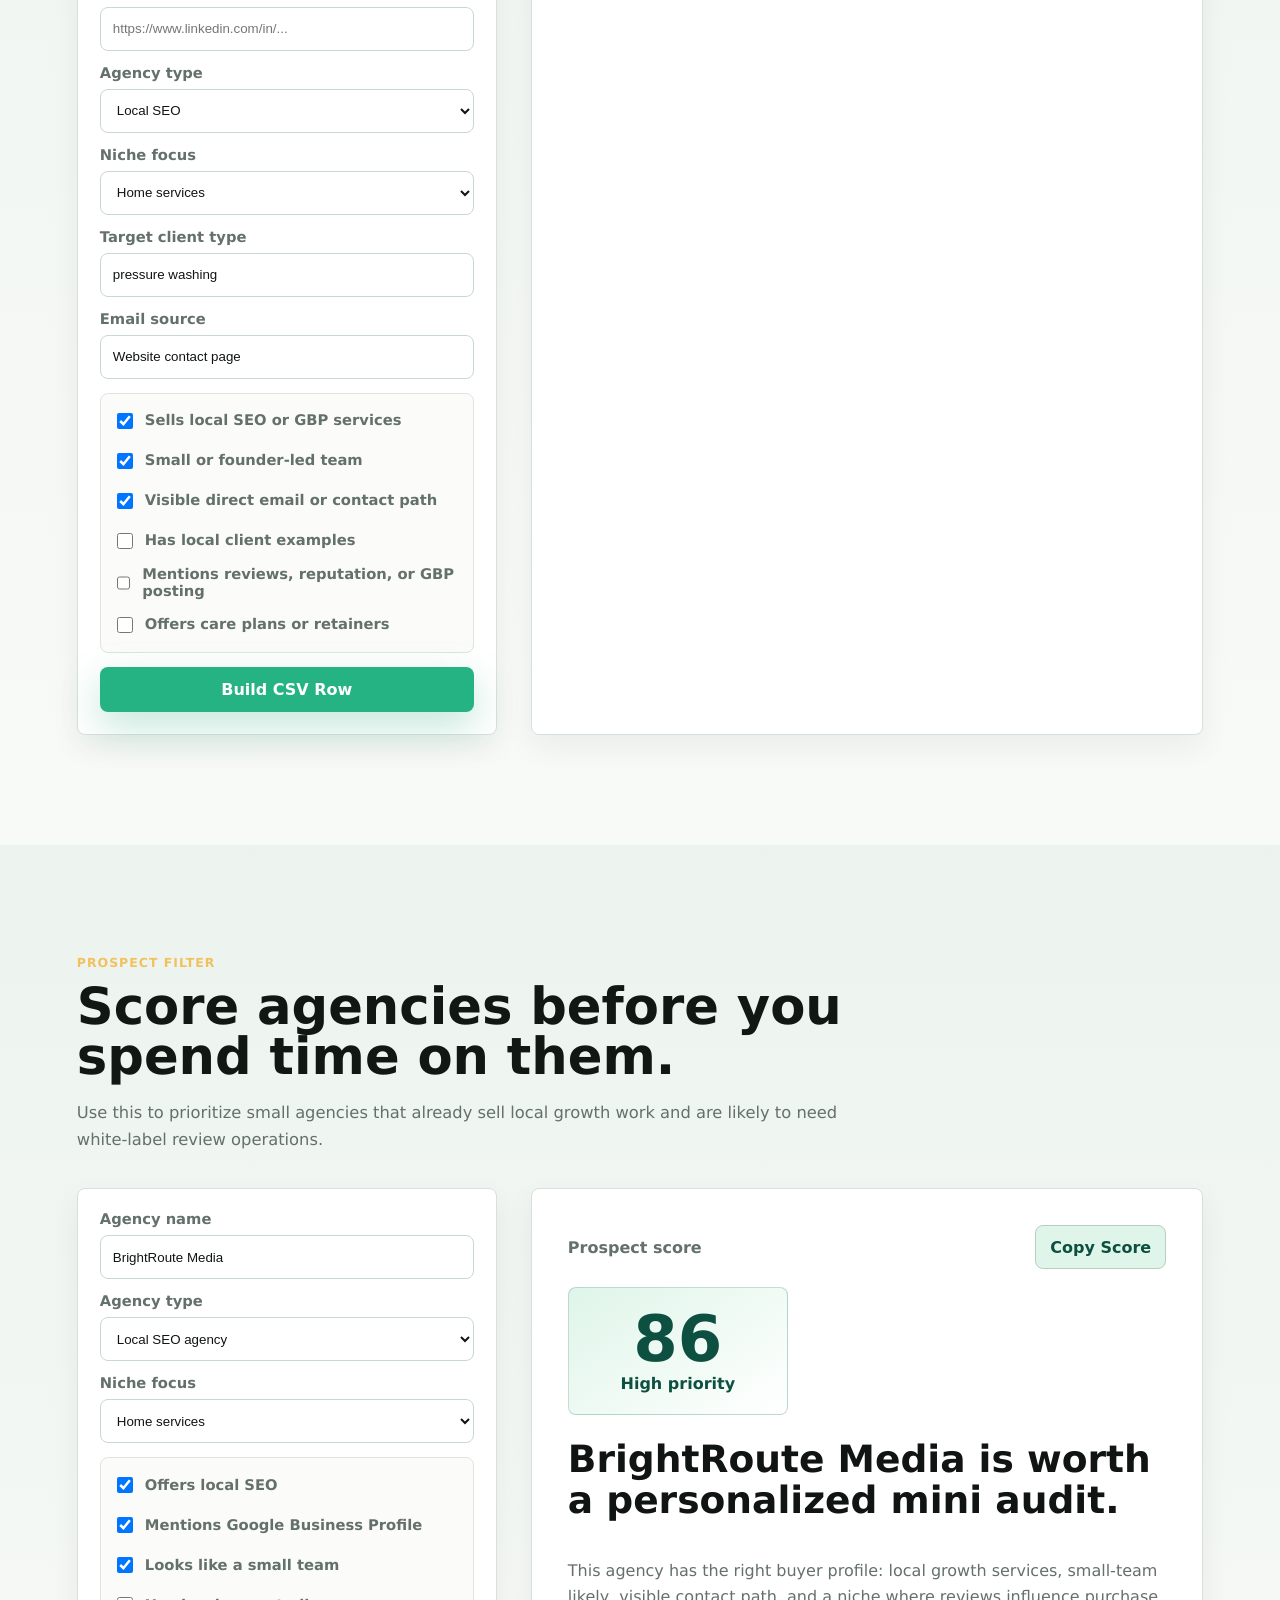
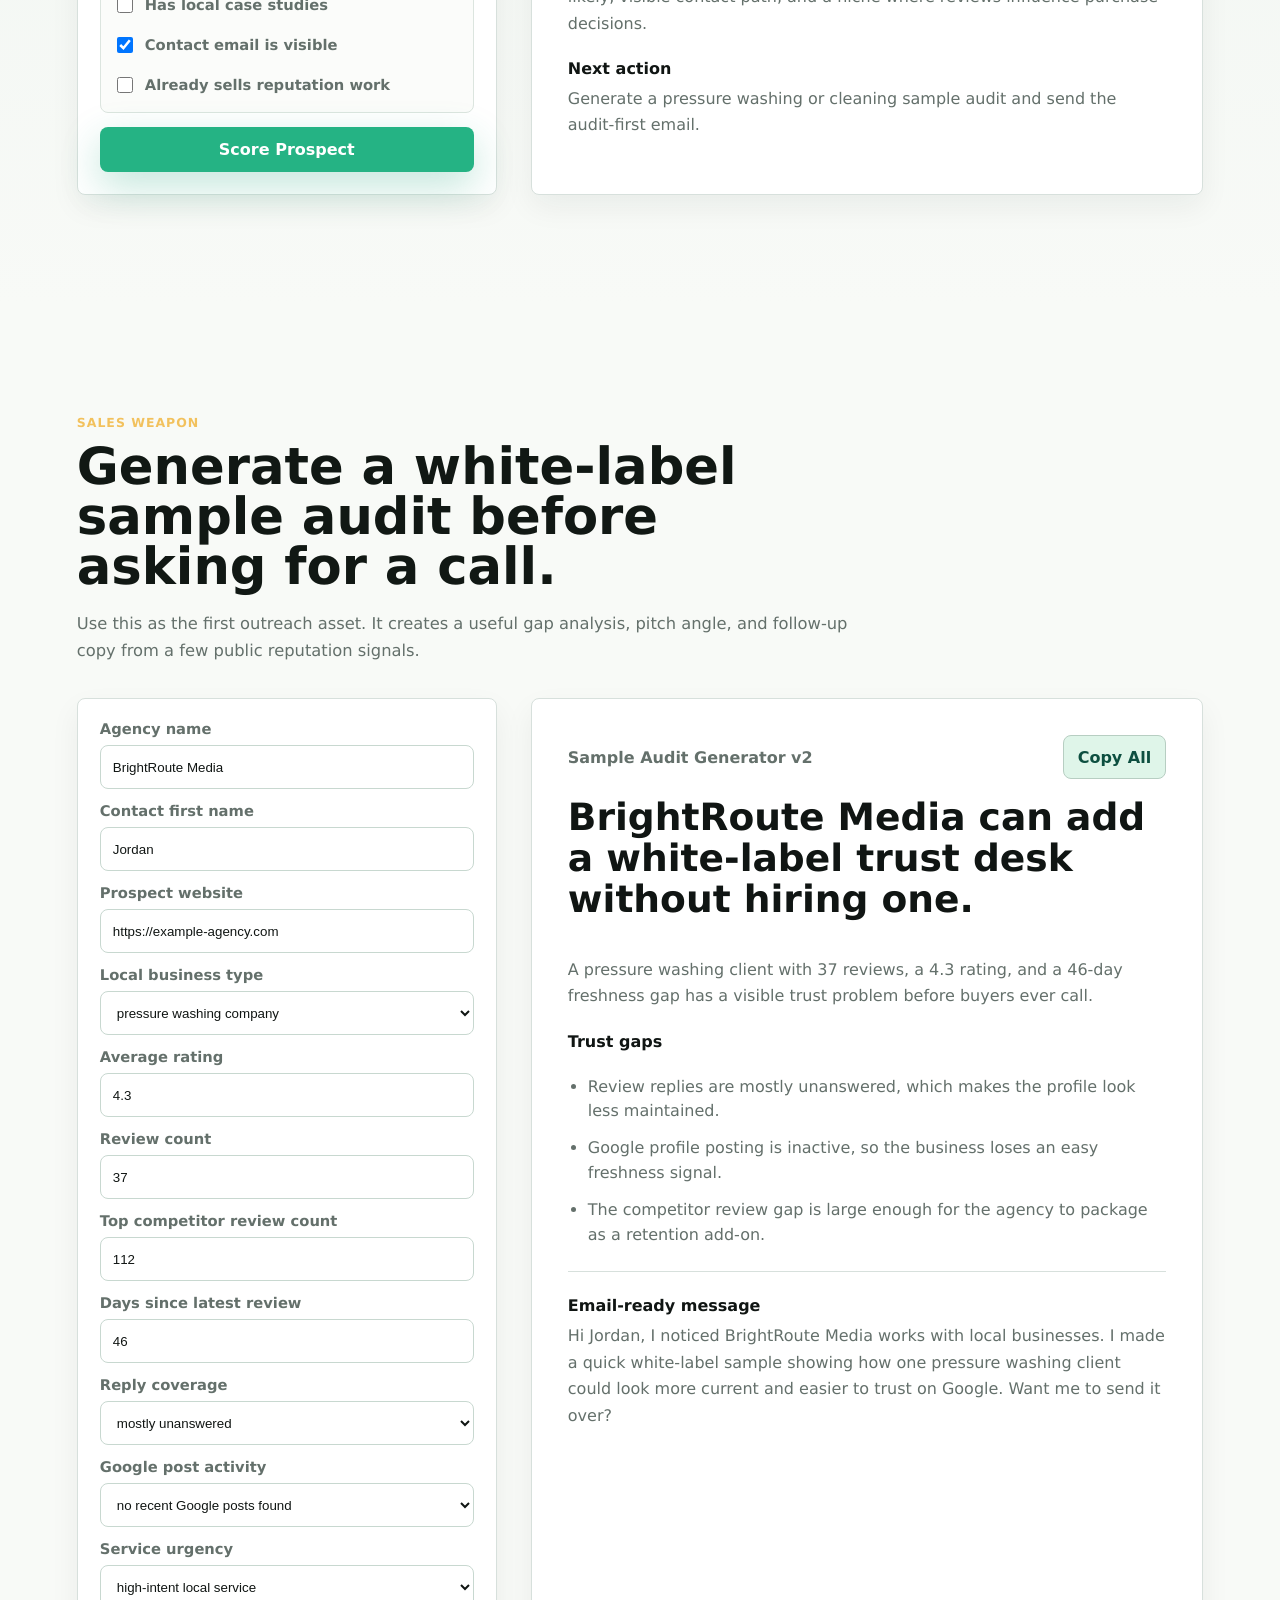
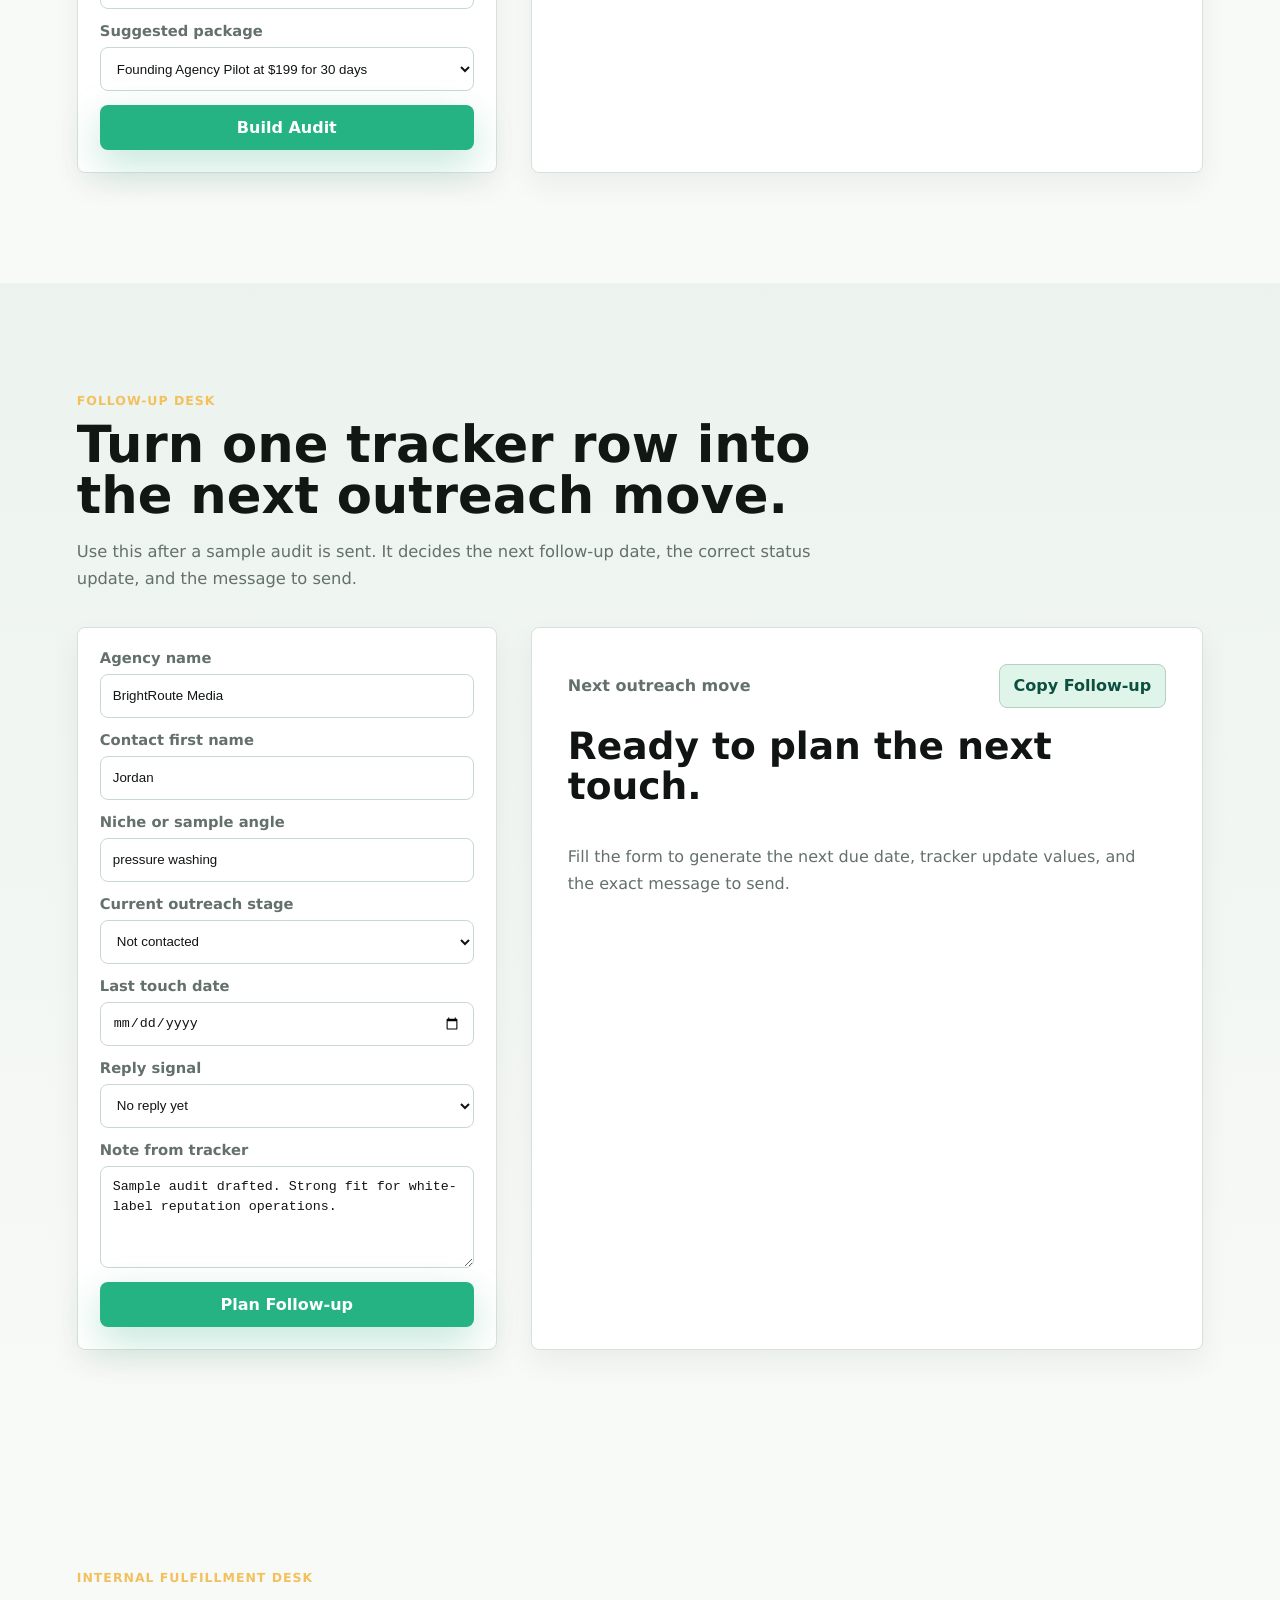
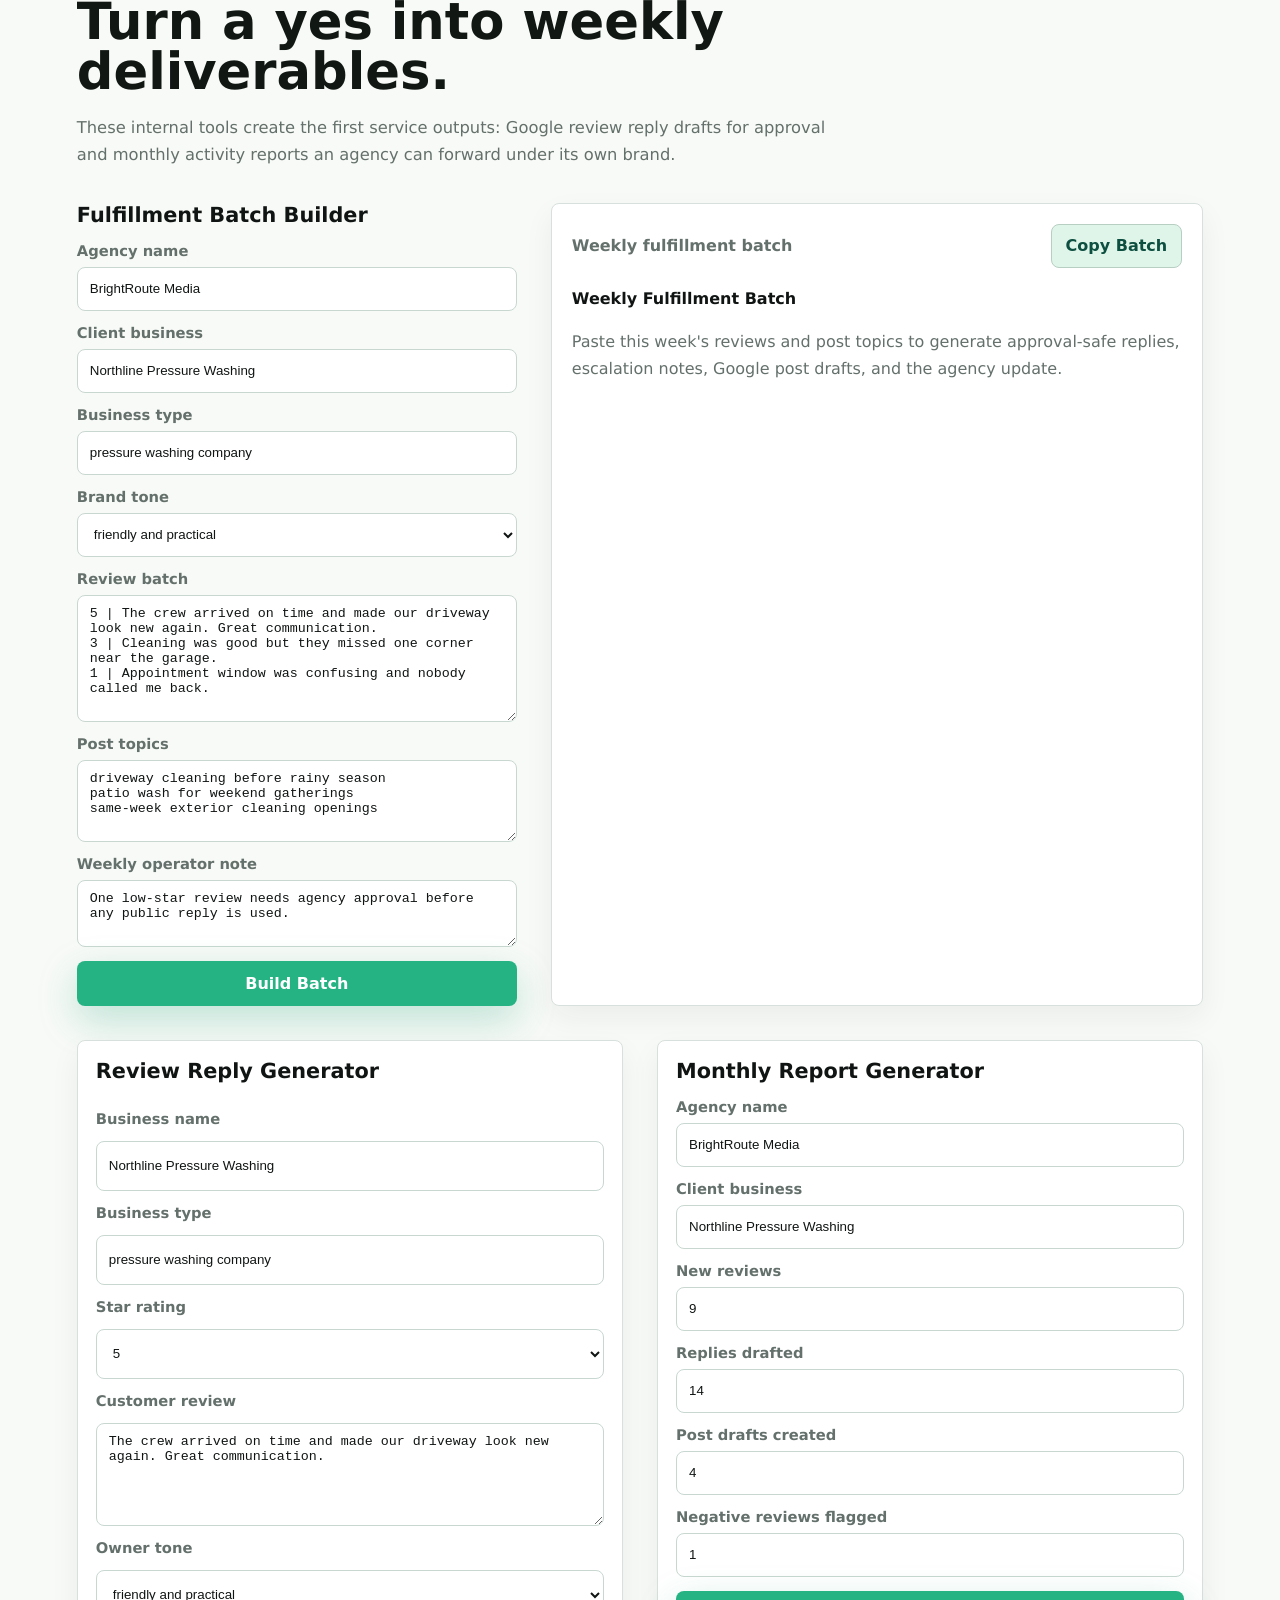
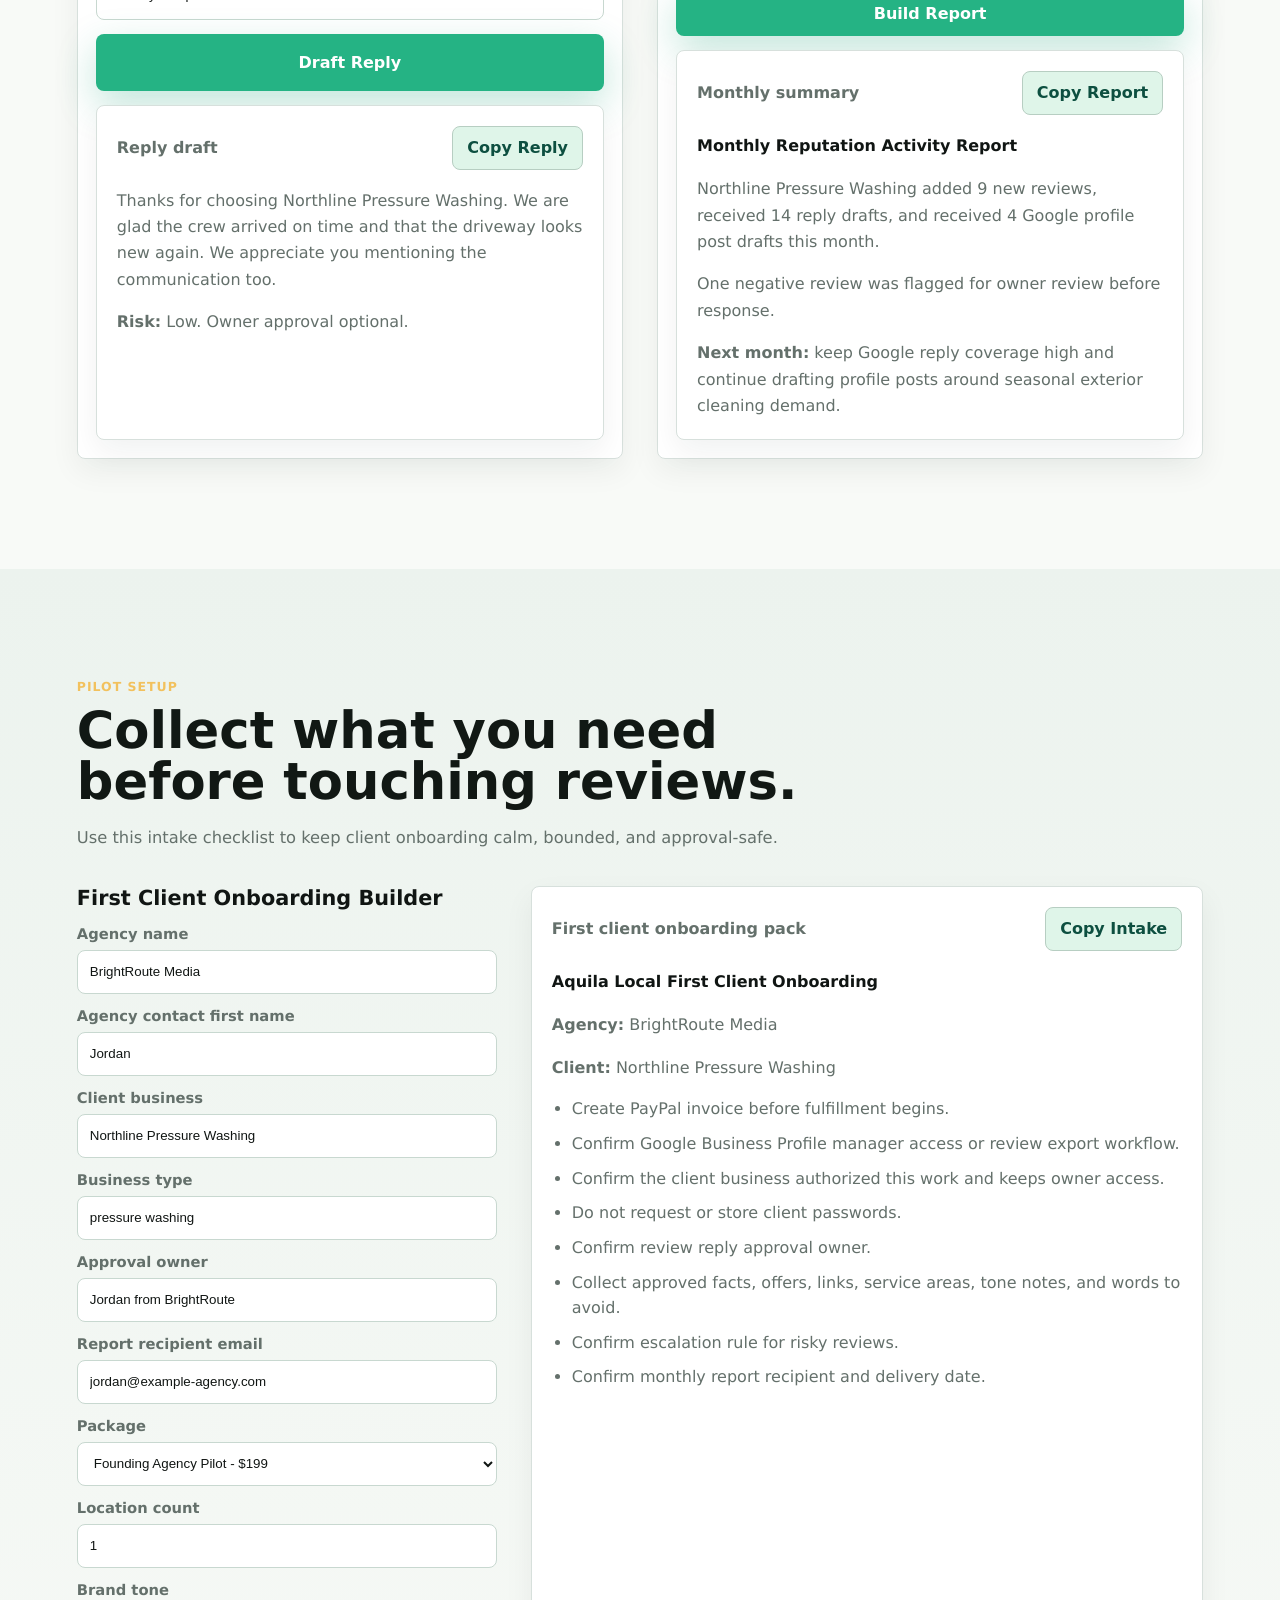
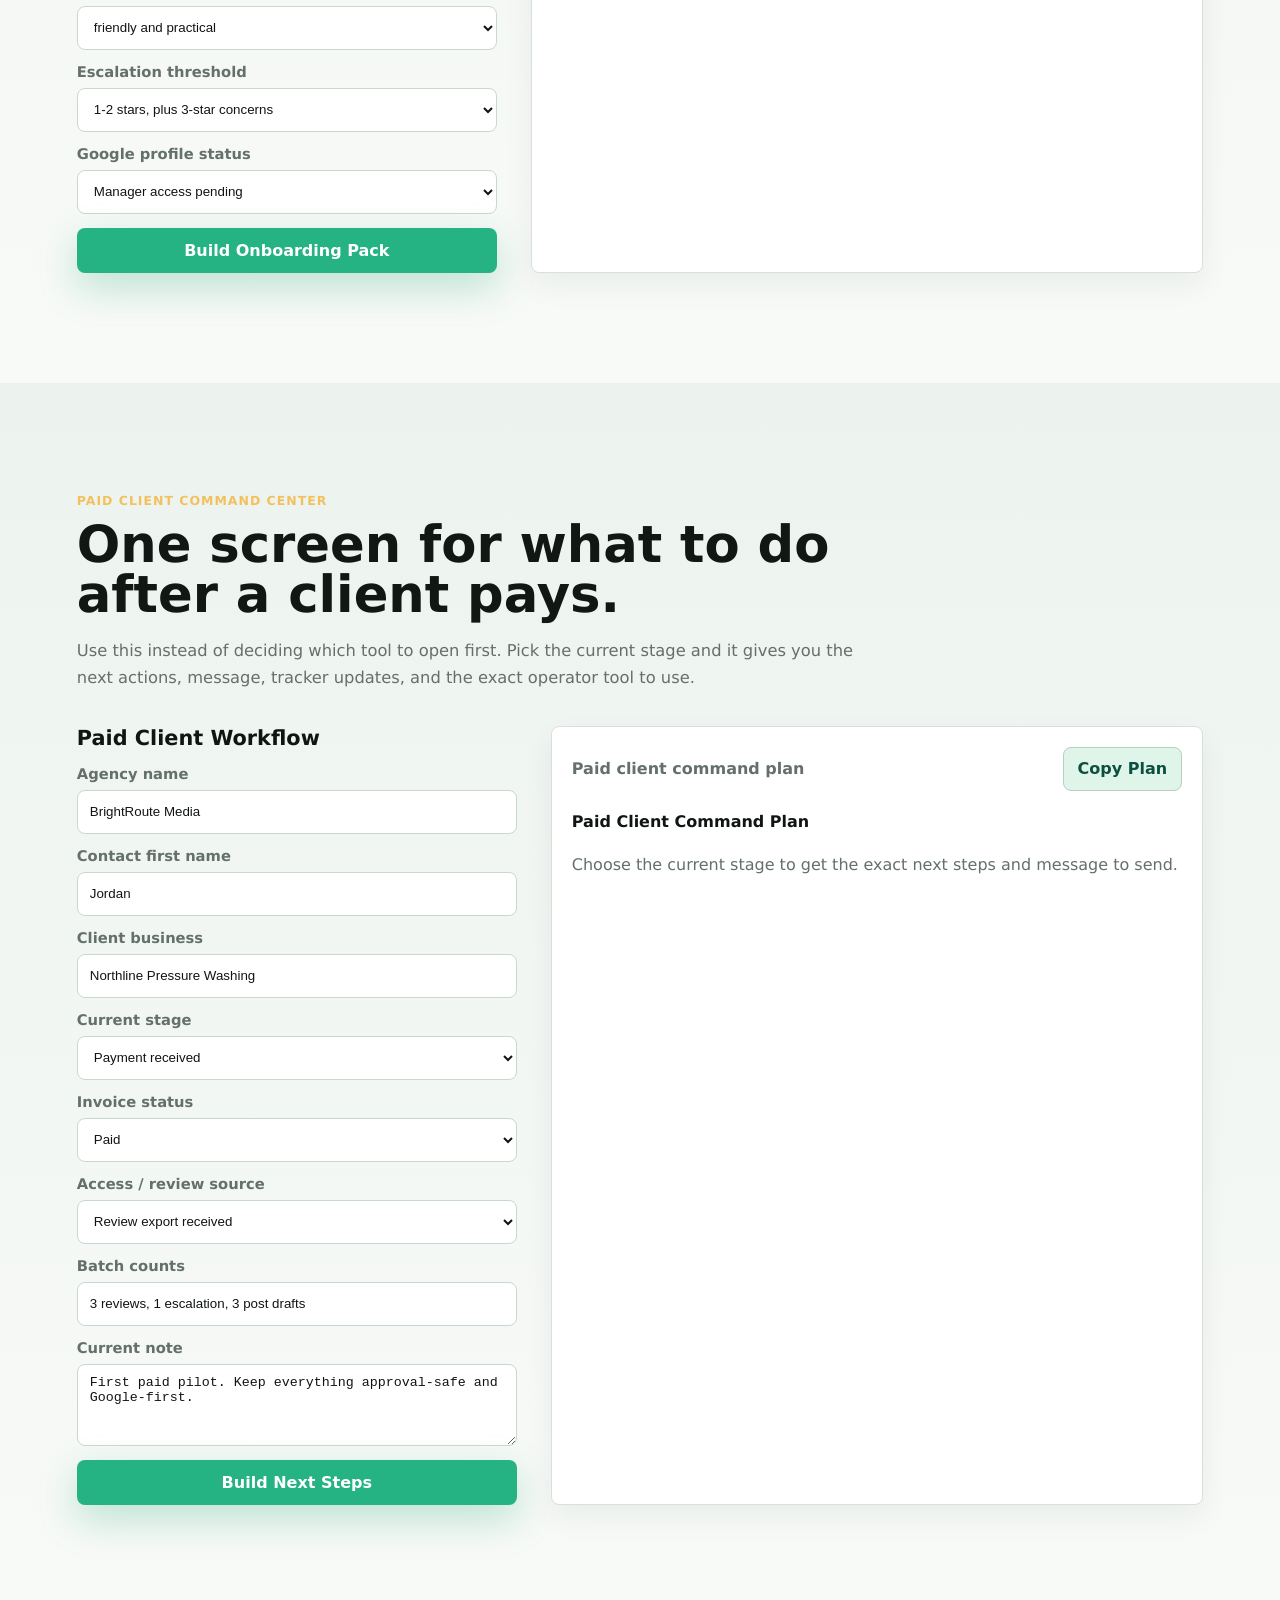
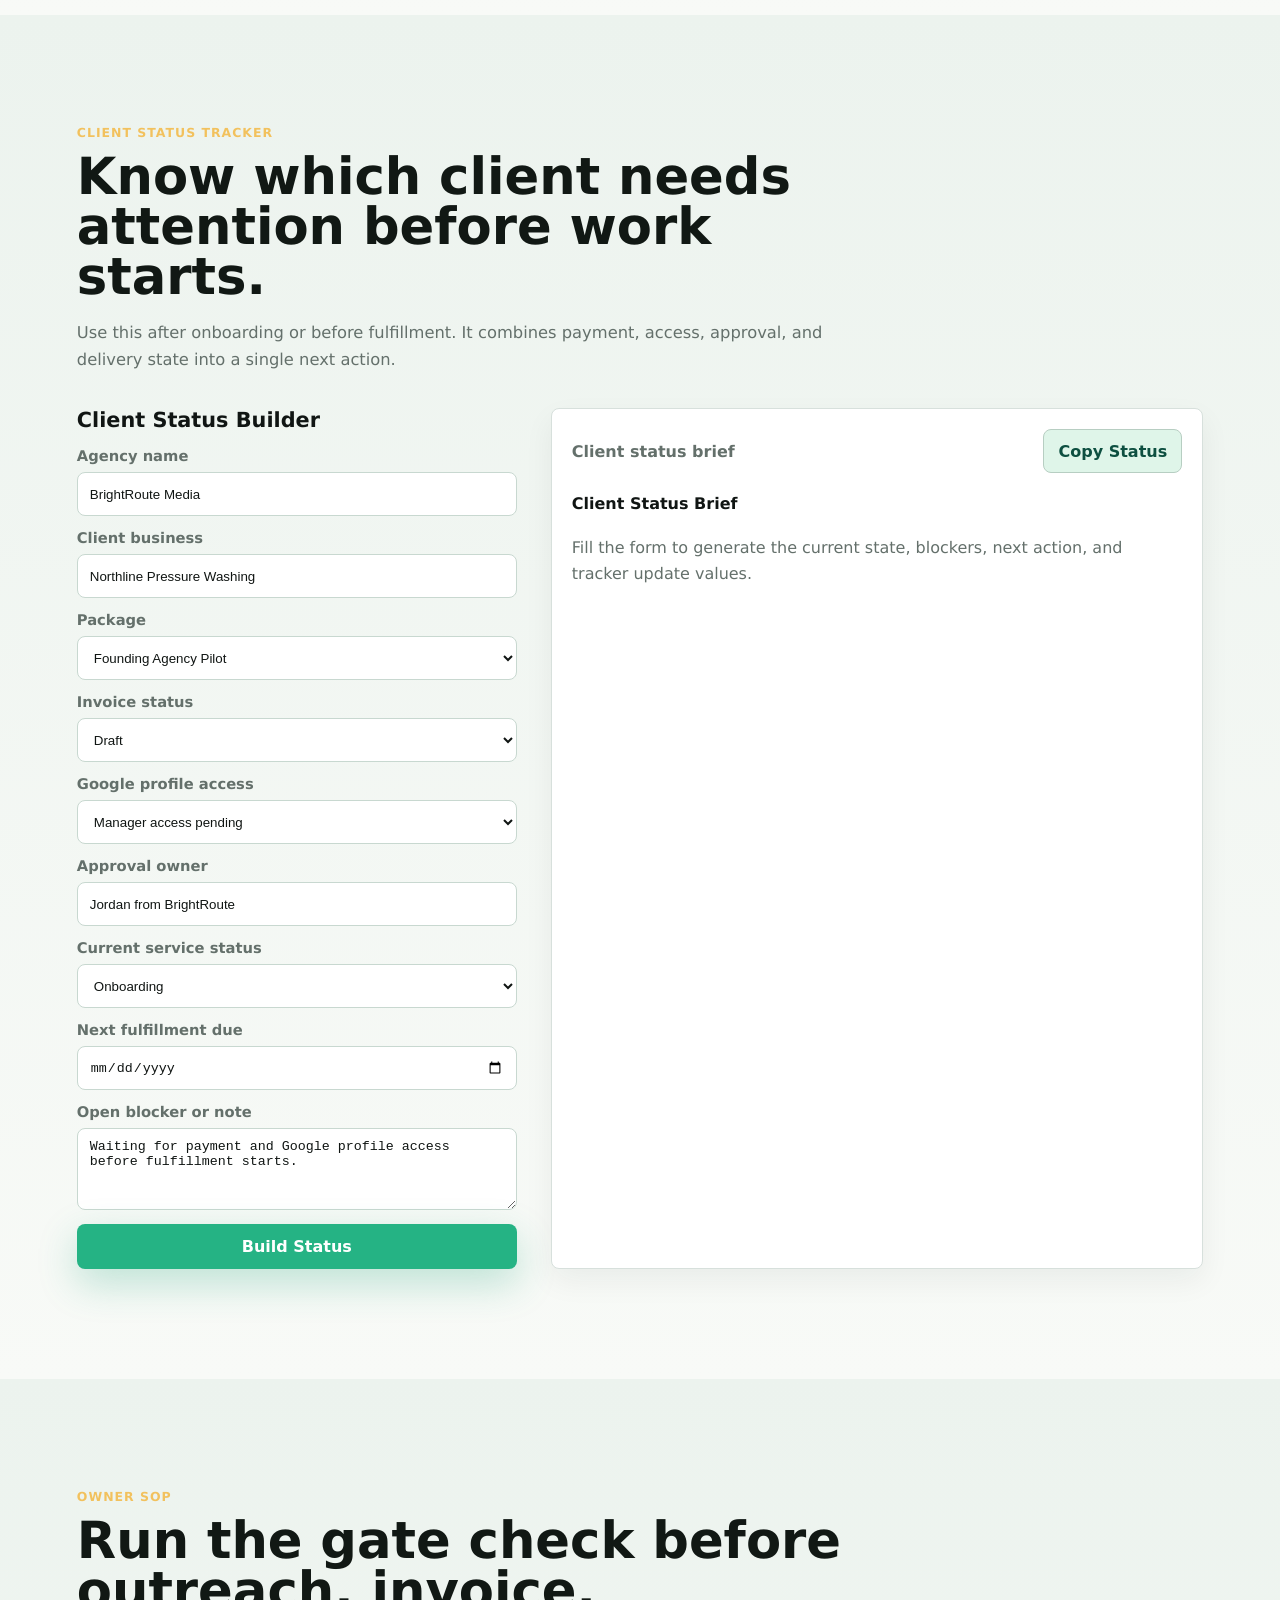
==== commit 7ed35ae5: "Add paid client command center" ====
--- a/operator.html
+++ b/operator.html
@@ -876,6 +876,84 @@
         </div>
       </section>
 
+      <section id="paid-client-command" class="section score-section">
+        <div class="section-heading">
+          <p class="eyebrow">Paid client command center</p>
+          <h2>One screen for what to do after a client pays.</h2>
+          <p>
+            Use this instead of deciding which tool to open first. Pick the current stage and it gives you the next actions, message, tracker updates, and the exact operator tool to use.
+          </p>
+        </div>
+
+        <div class="command-builder">
+          <form class="mini-form" id="paidClientCommandForm">
+            <h3>Paid Client Workflow</h3>
+            <label>
+              Agency name
+              <input name="agency" type="text" value="BrightRoute Media" required>
+            </label>
+            <label>
+              Contact first name
+              <input name="contact" type="text" value="Jordan" required>
+            </label>
+            <label>
+              Client business
+              <input name="client" type="text" value="Northline Pressure Washing" required>
+            </label>
+            <label>
+              Current stage
+              <select name="stage">
+                <option value="paid">Payment received</option>
+                <option value="intakeWaiting">Waiting for intake/access</option>
+                <option value="readyBatch">Ready for first batch</option>
+                <option value="batchSent">Approval batch sent</option>
+                <option value="weekly">Weekly update due</option>
+                <option value="monthly">Monthly report due</option>
+                <option value="renewal">Renewal decision due</option>
+              </select>
+            </label>
+            <label>
+              Invoice status
+              <select name="invoiceStatus">
+                <option>Paid</option>
+                <option>Sent</option>
+                <option>Draft</option>
+                <option>Overdue</option>
+              </select>
+            </label>
+            <label>
+              Access / review source
+              <select name="accessStatus">
+                <option>Review export received</option>
+                <option>Manager access granted</option>
+                <option>Waiting for review export</option>
+                <option>Manager access pending</option>
+              </select>
+            </label>
+            <label>
+              Batch counts
+              <input name="batchCounts" type="text" value="3 reviews, 1 escalation, 3 post drafts">
+            </label>
+            <label>
+              Current note
+              <textarea name="note" rows="4">First paid pilot. Keep everything approval-safe and Google-first.</textarea>
+            </label>
+            <button class="primary-button form-button" type="submit">Build Next Steps</button>
+          </form>
+
+          <article class="tool-output" id="paidClientCommandOutput" aria-live="polite">
+            <div class="output-actions">
+              <span class="report-label">Paid client command plan</span>
+              <button class="tool-button" type="button" data-copy-target="paidClientCommandOutput">Copy Plan</button>
+            </div>
+            <div class="copy-document">
+              <h4>Paid Client Command Plan</h4>
+              <p>Choose the current stage to get the exact next steps and message to send.</p>
+            </div>
+          </article>
+        </div>
+      </section>
+
       <section id="client-status" class="section score-section">
         <div class="section-heading">
           <p class="eyebrow">Client status tracker</p>
--- a/styles.css
+++ b/styles.css
@@ -528,6 +528,47 @@
   background: #eef5f0;
 }
 
+.fit-section {
+  background: #f7faf8;
+}
+
+.sample-section {
+  background: #fbfcfa;
+}
+
+.sample-grid {
+  grid-template-columns: repeat(3, minmax(0, 1fr));
+  gap: clamp(16px, 3vw, 28px);
+}
+
+.sample-card {
+  display: grid;
+  align-content: start;
+  min-height: 300px;
+  padding: clamp(20px, 3vw, 28px);
+  border: 1px solid var(--line);
+  border-radius: 8px;
+  background: var(--panel);
+  box-shadow: 0 12px 30px rgba(20, 34, 29, 0.06);
+}
+
+.sample-card h3 {
+  margin-bottom: 12px;
+  font-size: 1.25rem;
+}
+
+.sample-card p {
+  color: var(--muted);
+  line-height: 1.65;
+}
+
+.sample-card small {
+  align-self: end;
+  margin-top: 18px;
+  color: var(--green-dark);
+  font-weight: 900;
+}
+
 .fulfill-section {
   background: #f7faf8;
 }
@@ -538,7 +579,8 @@
 
 .audit-builder,
 .score-builder,
-.onboard-builder {
+.onboard-builder,
+.fit-builder {
   grid-template-columns: minmax(280px, 420px) minmax(0, 1fr);
   align-items: stretch;
   gap: clamp(18px, 4vw, 34px);
@@ -547,7 +589,8 @@
 .audit-form,
 .audit-output,
 .score-form,
-.score-output {
+.score-output,
+.fit-output {
   border: 1px solid var(--line);
   border-radius: 8px;
   background: var(--panel);
@@ -602,6 +645,23 @@
   padding: clamp(22px, 4vw, 36px);
 }
 
+.fit-output {
+  padding: clamp(22px, 4vw, 36px);
+}
+
+.inline-mail-button {
+  display: inline-flex;
+  width: fit-content;
+  margin-top: 4px;
+}
+
+.mail-actions {
+  display: flex;
+  flex-wrap: wrap;
+  gap: 12px;
+  align-items: center;
+}
+
 .audit-output h3,
 .score-output h3 {
   max-width: 760px;
@@ -672,6 +732,12 @@
 }
 
 .status-builder {
+  display: grid;
+  grid-template-columns: minmax(280px, 440px) minmax(0, 1fr);
+  gap: clamp(18px, 4vw, 34px);
+}
+
+.command-builder {
   display: grid;
   grid-template-columns: minmax(280px, 440px) minmax(0, 1fr);
   gap: clamp(18px, 4vw, 34px);
@@ -898,13 +964,16 @@
   .audit-builder,
   .score-builder,
   .onboard-builder,
+  .fit-builder,
   .batch-builder,
   .status-builder,
+  .command-builder,
   .sop-builder,
   .data-builder,
   .release-builder,
   .fulfill-grid,
   .pricing-grid,
+  .sample-grid,
   .report-preview {
     grid-template-columns: 1fr;
   }
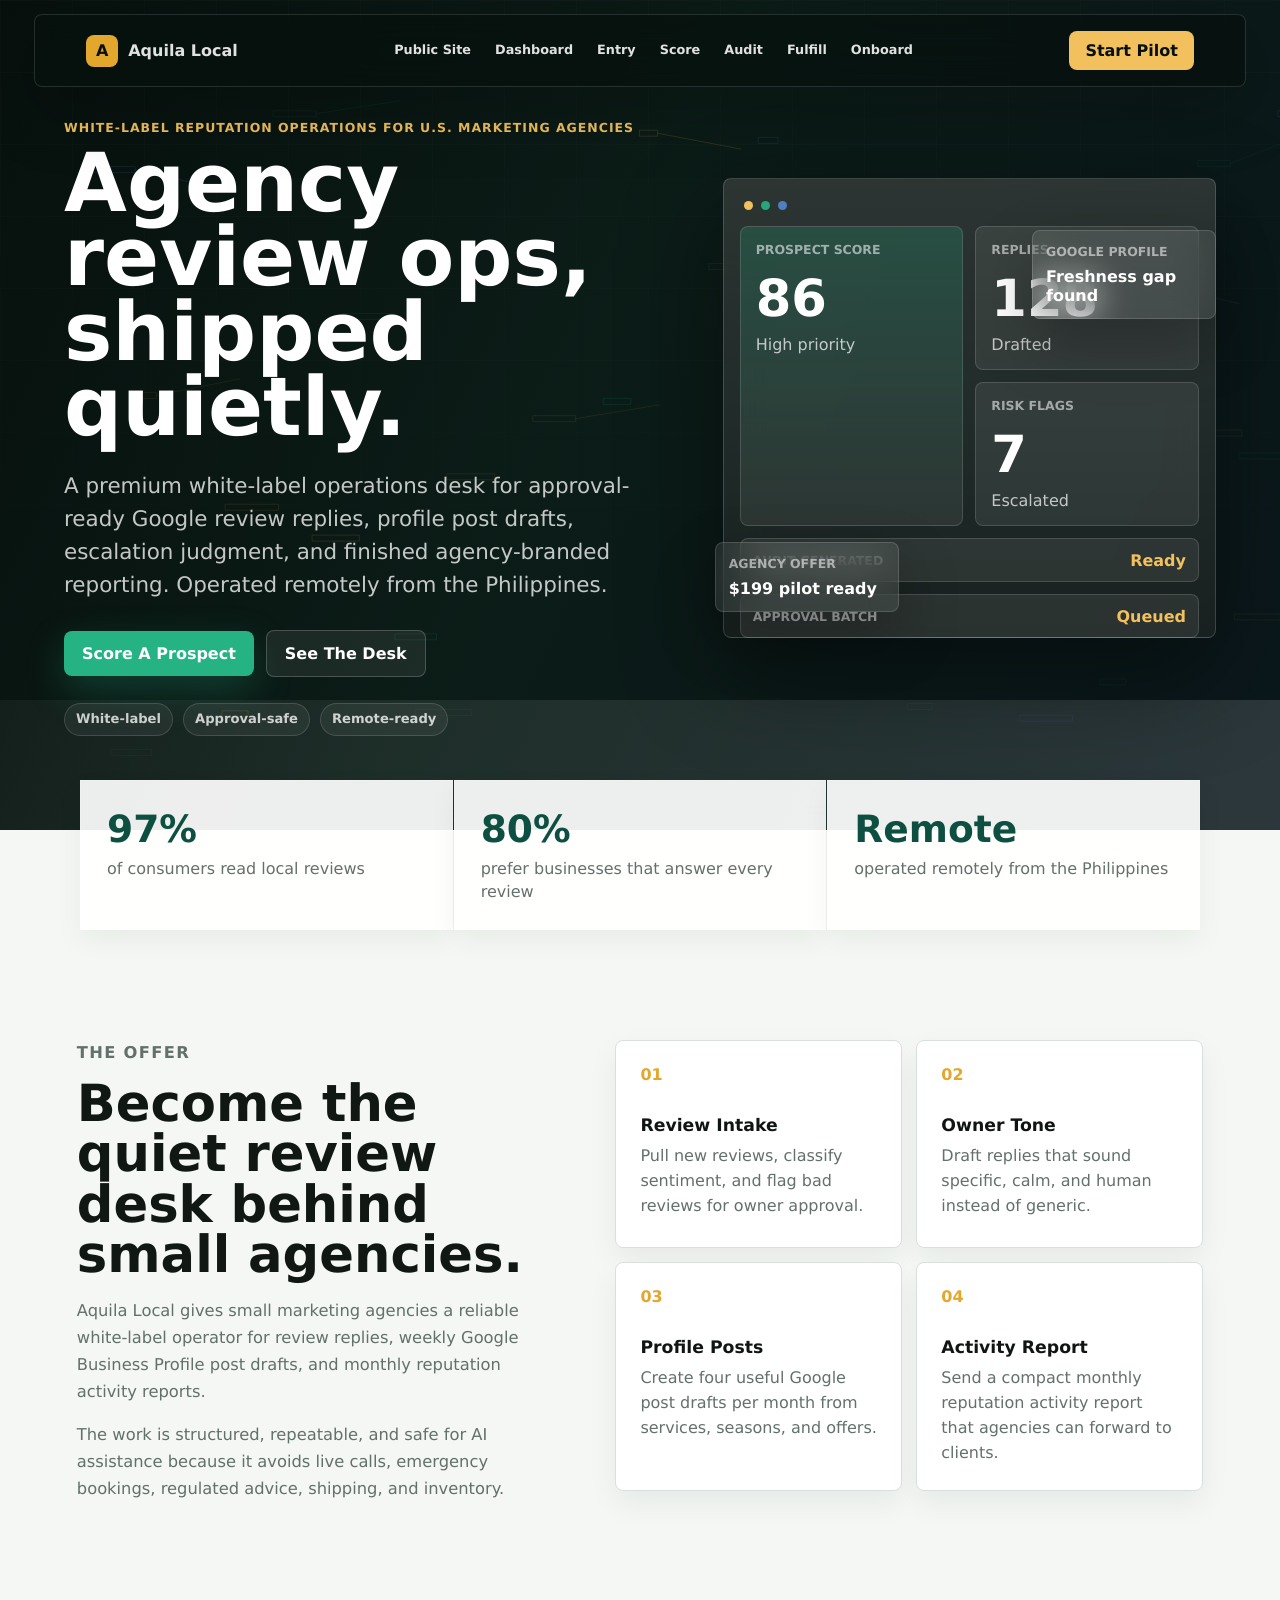
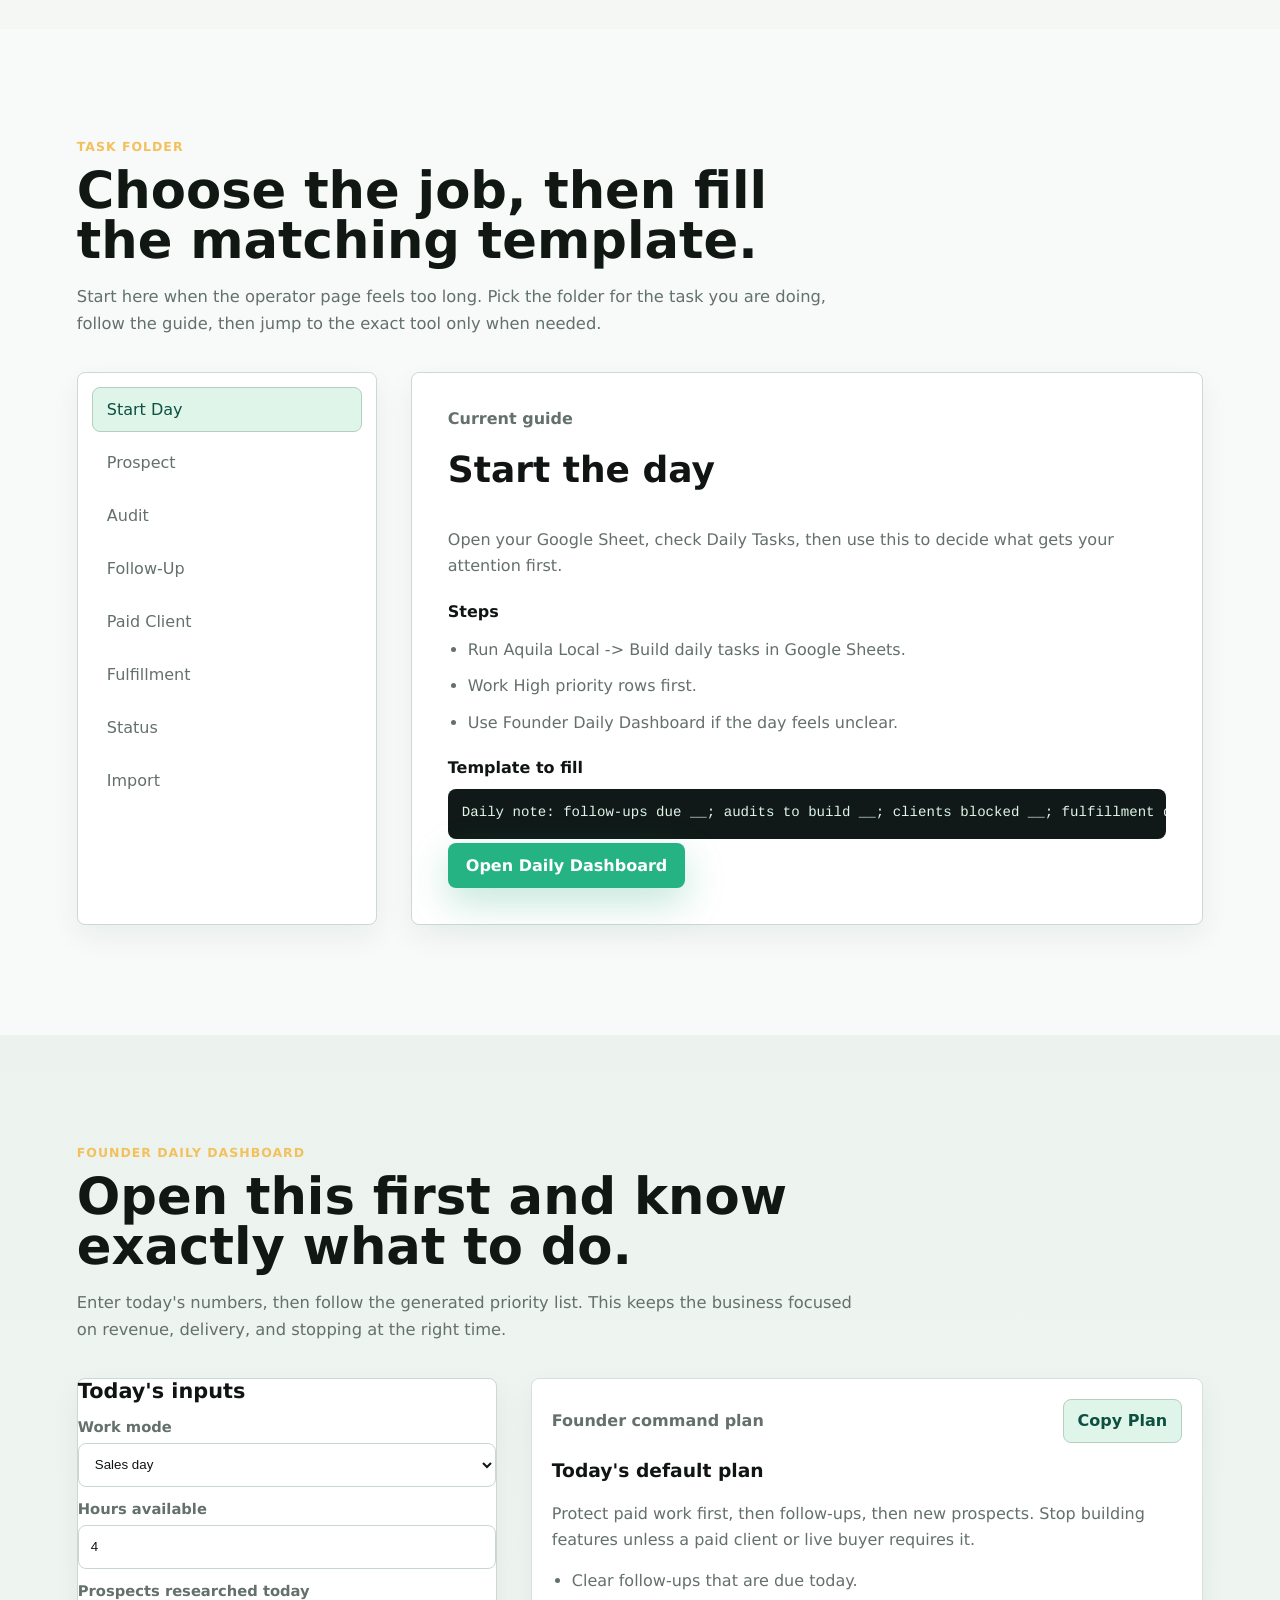
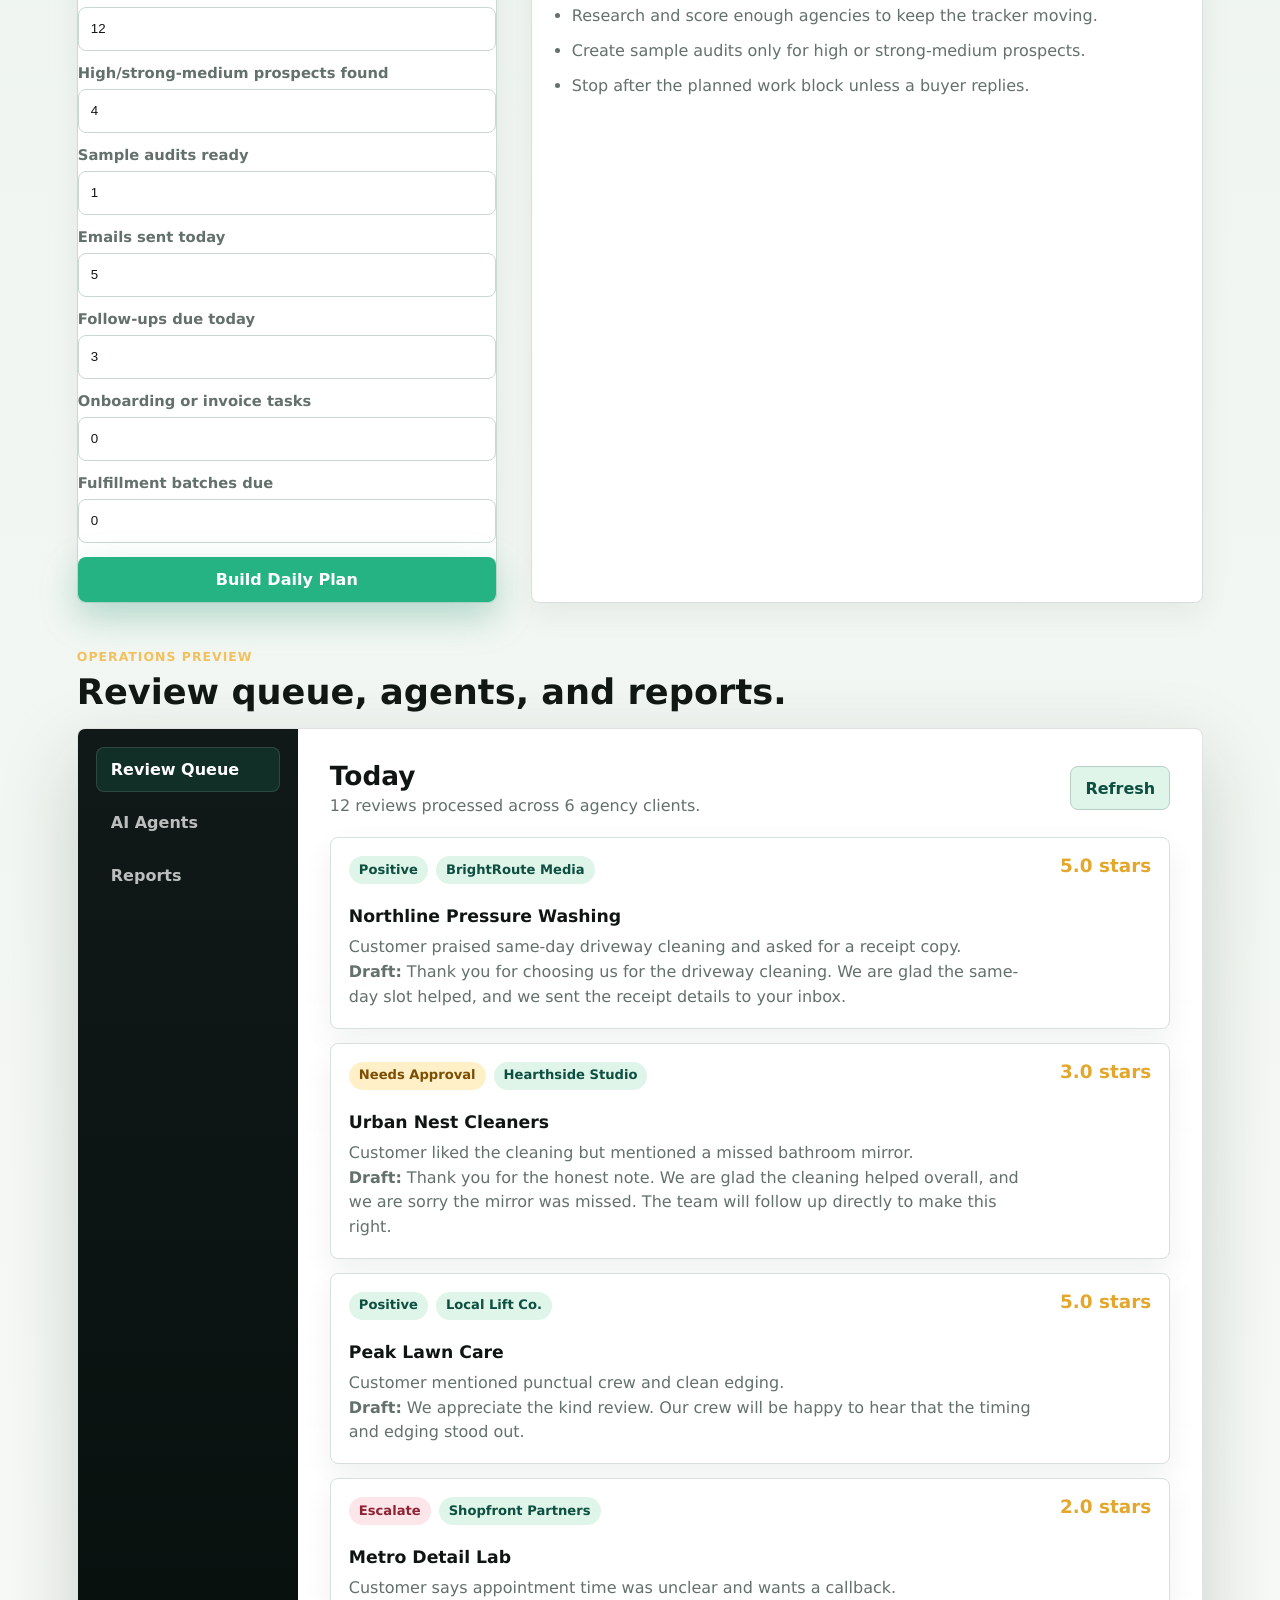
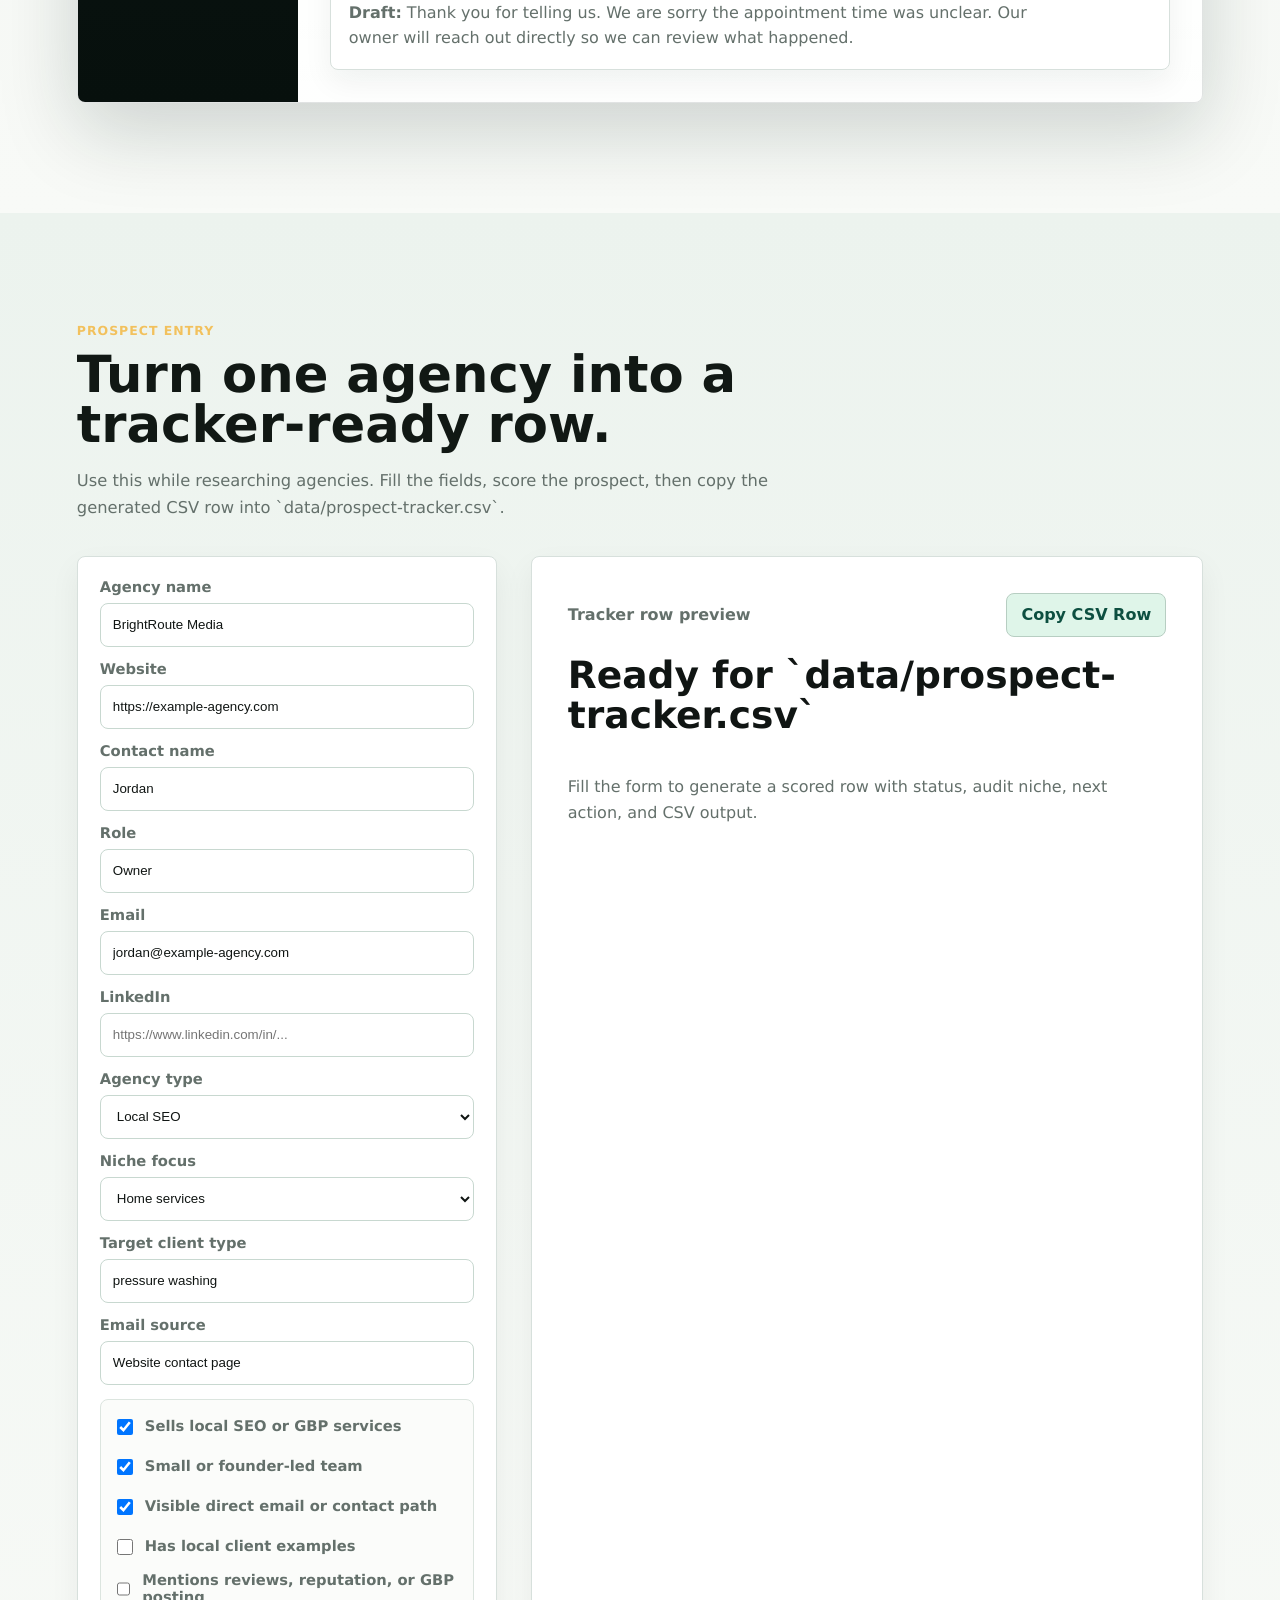
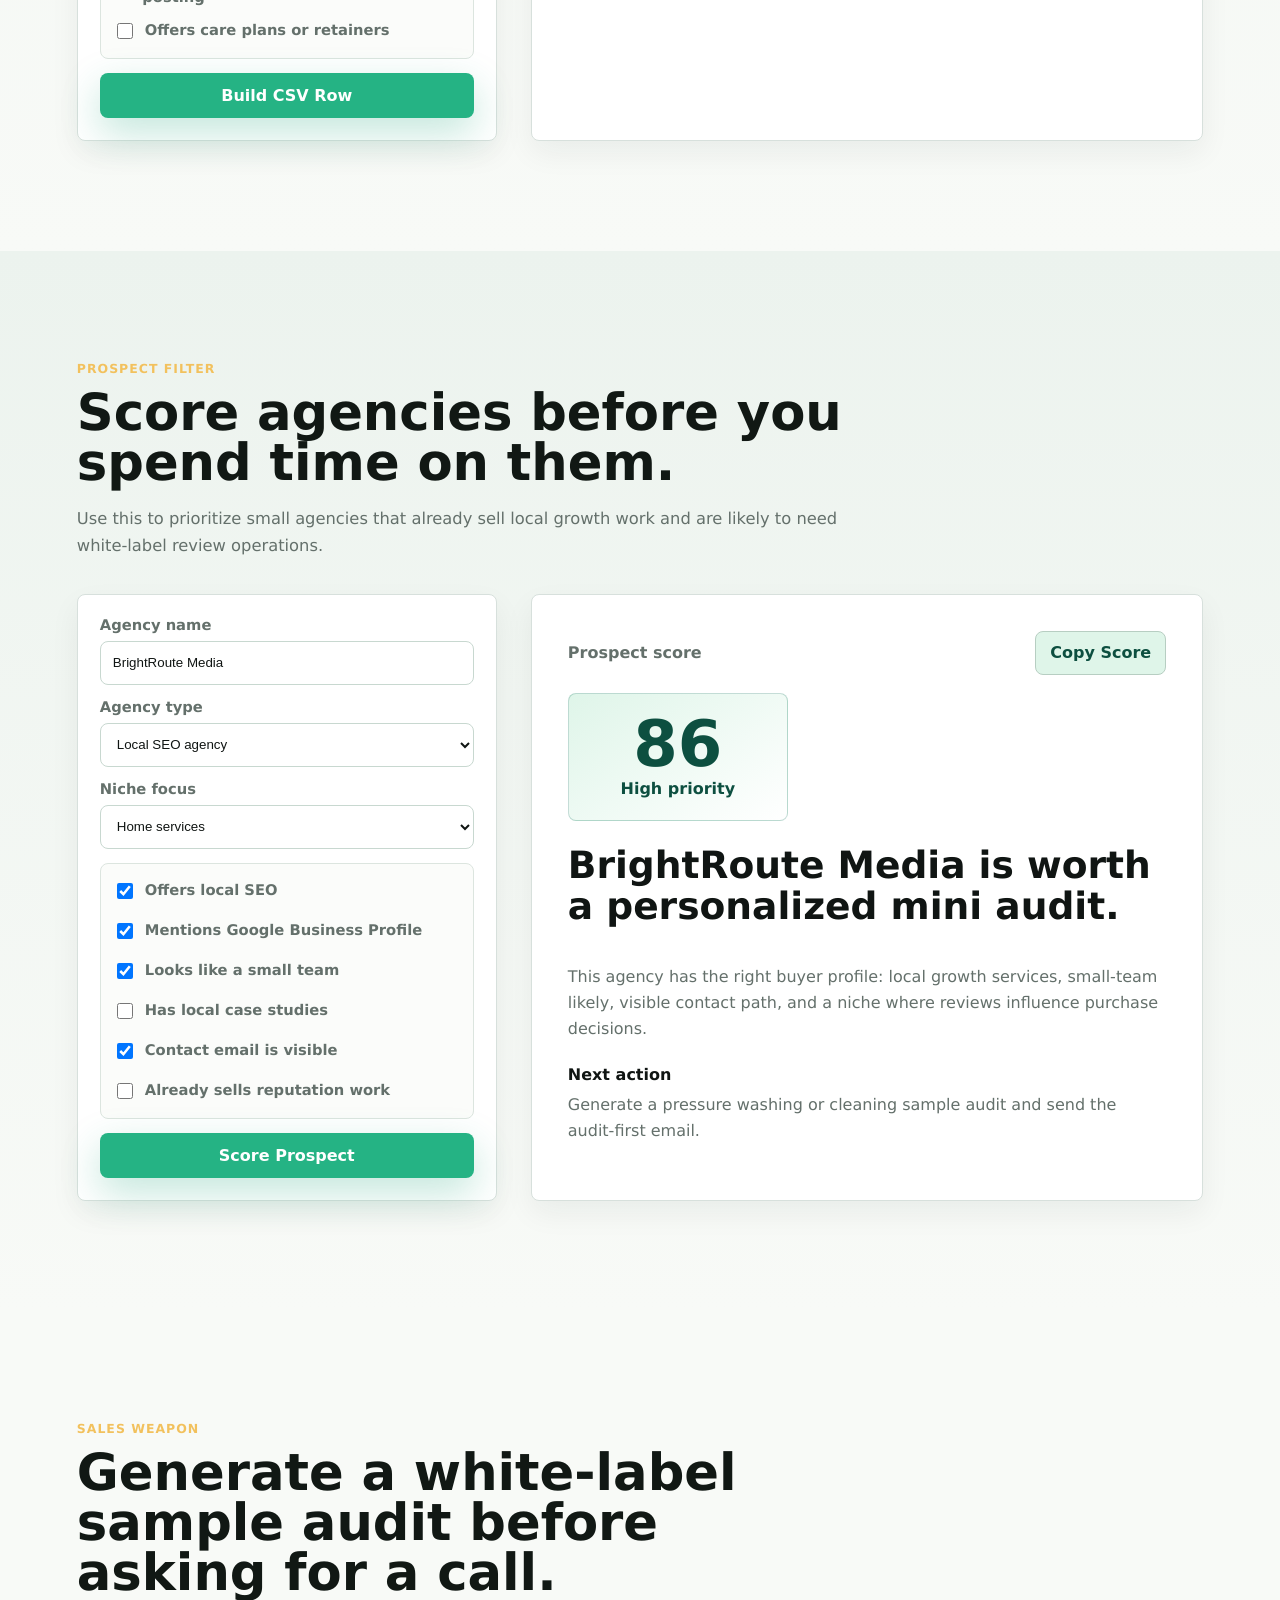
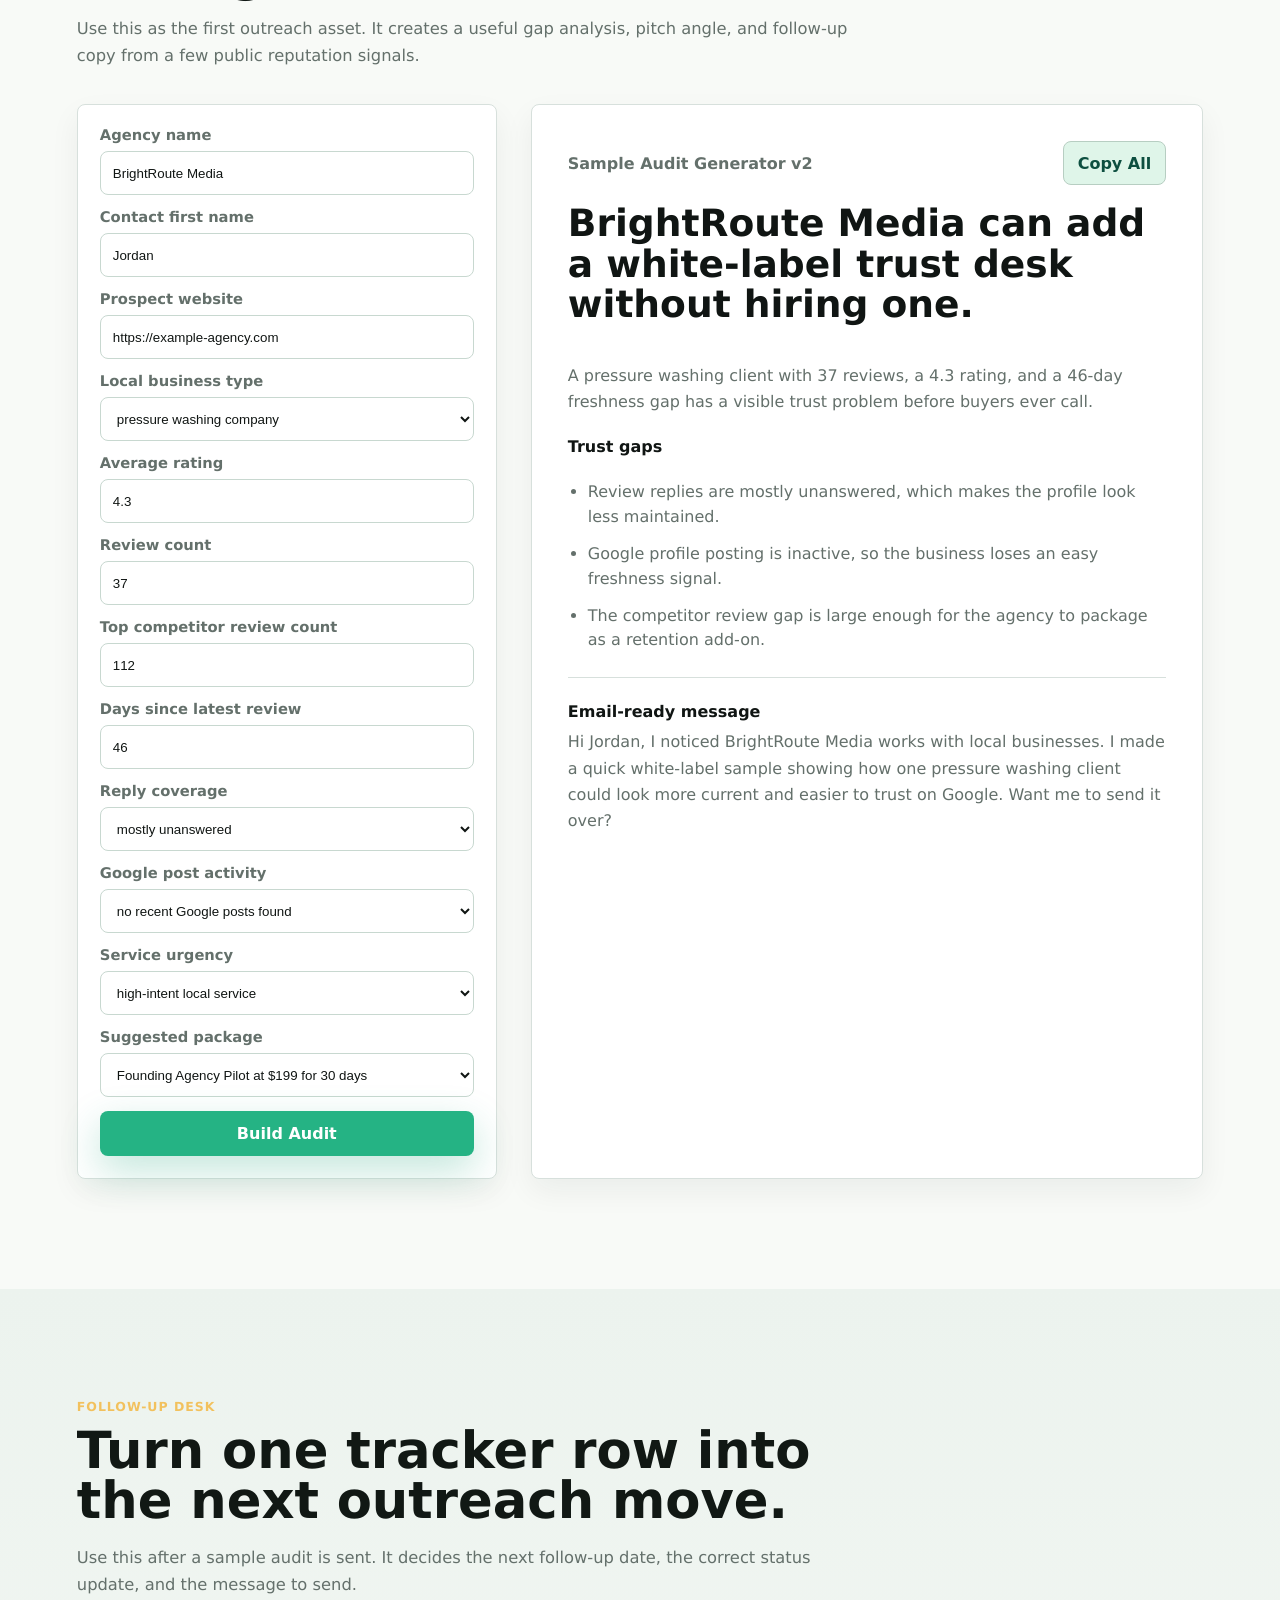
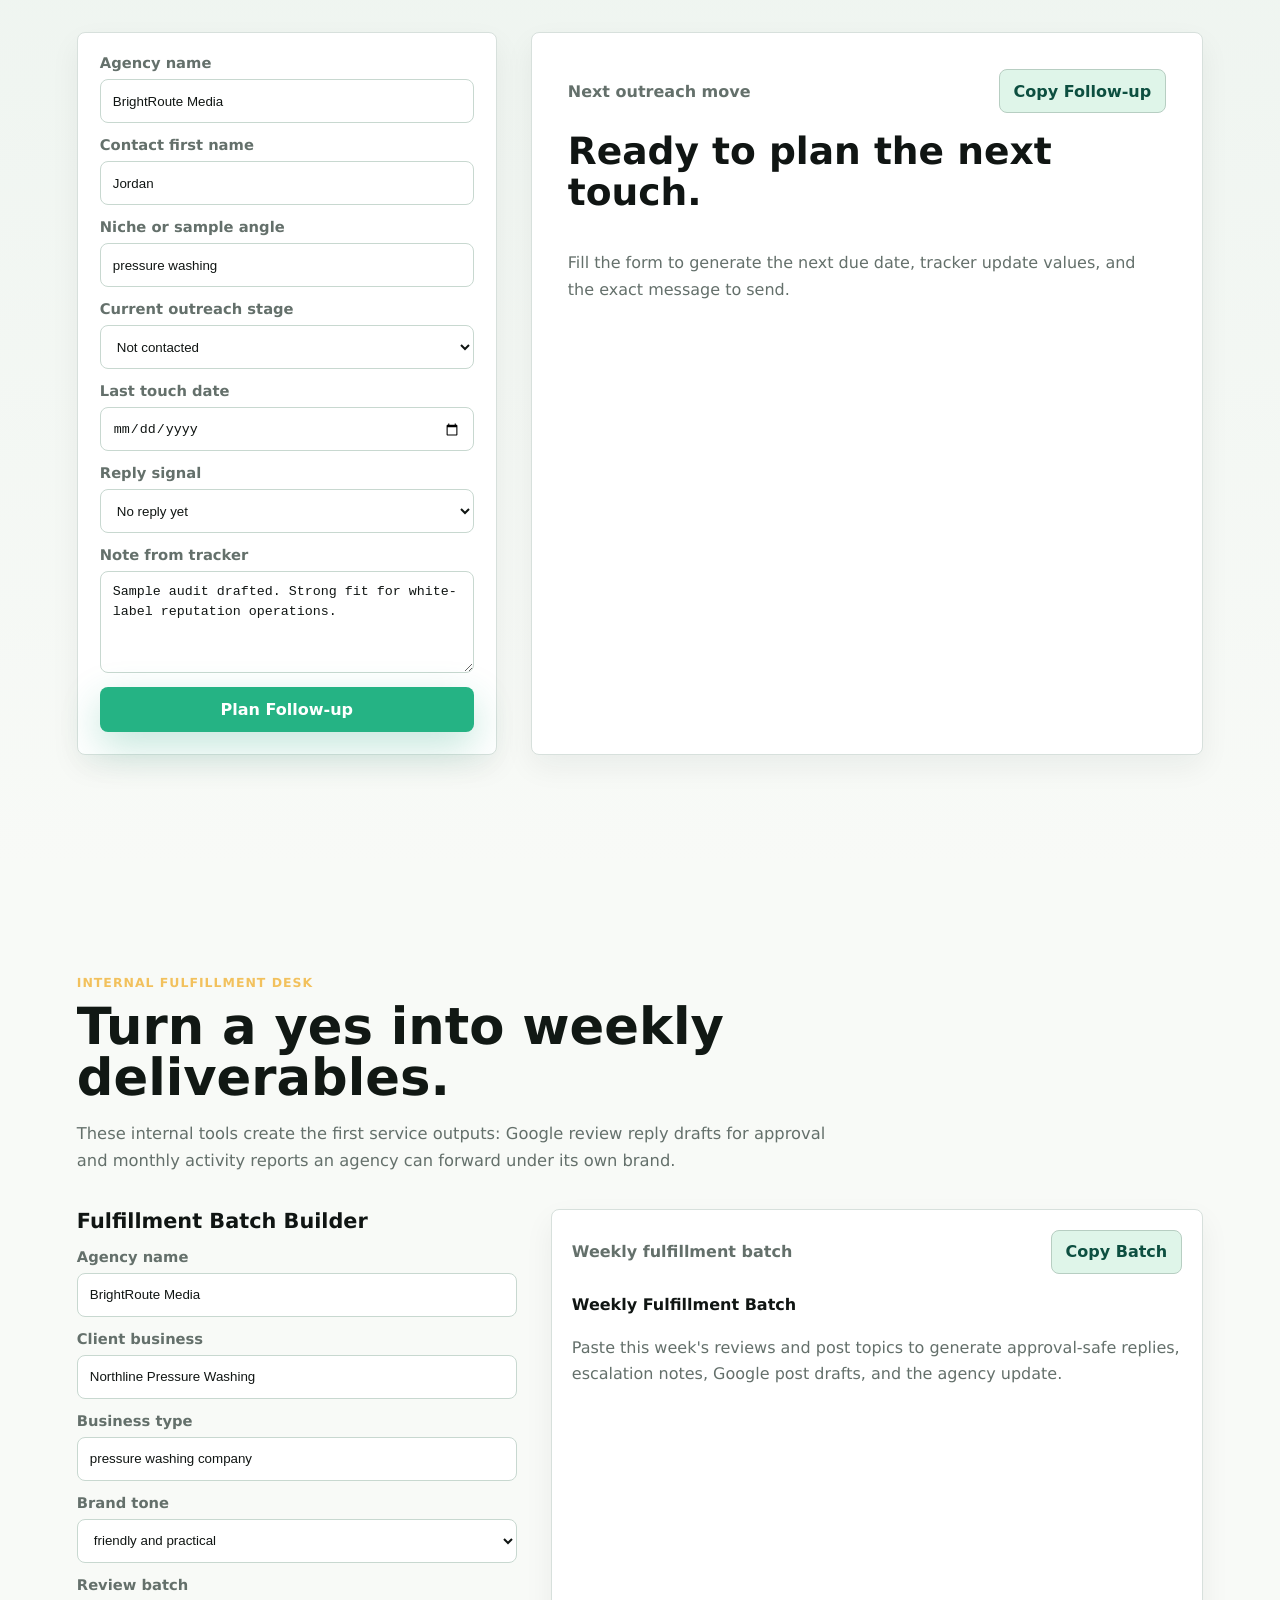
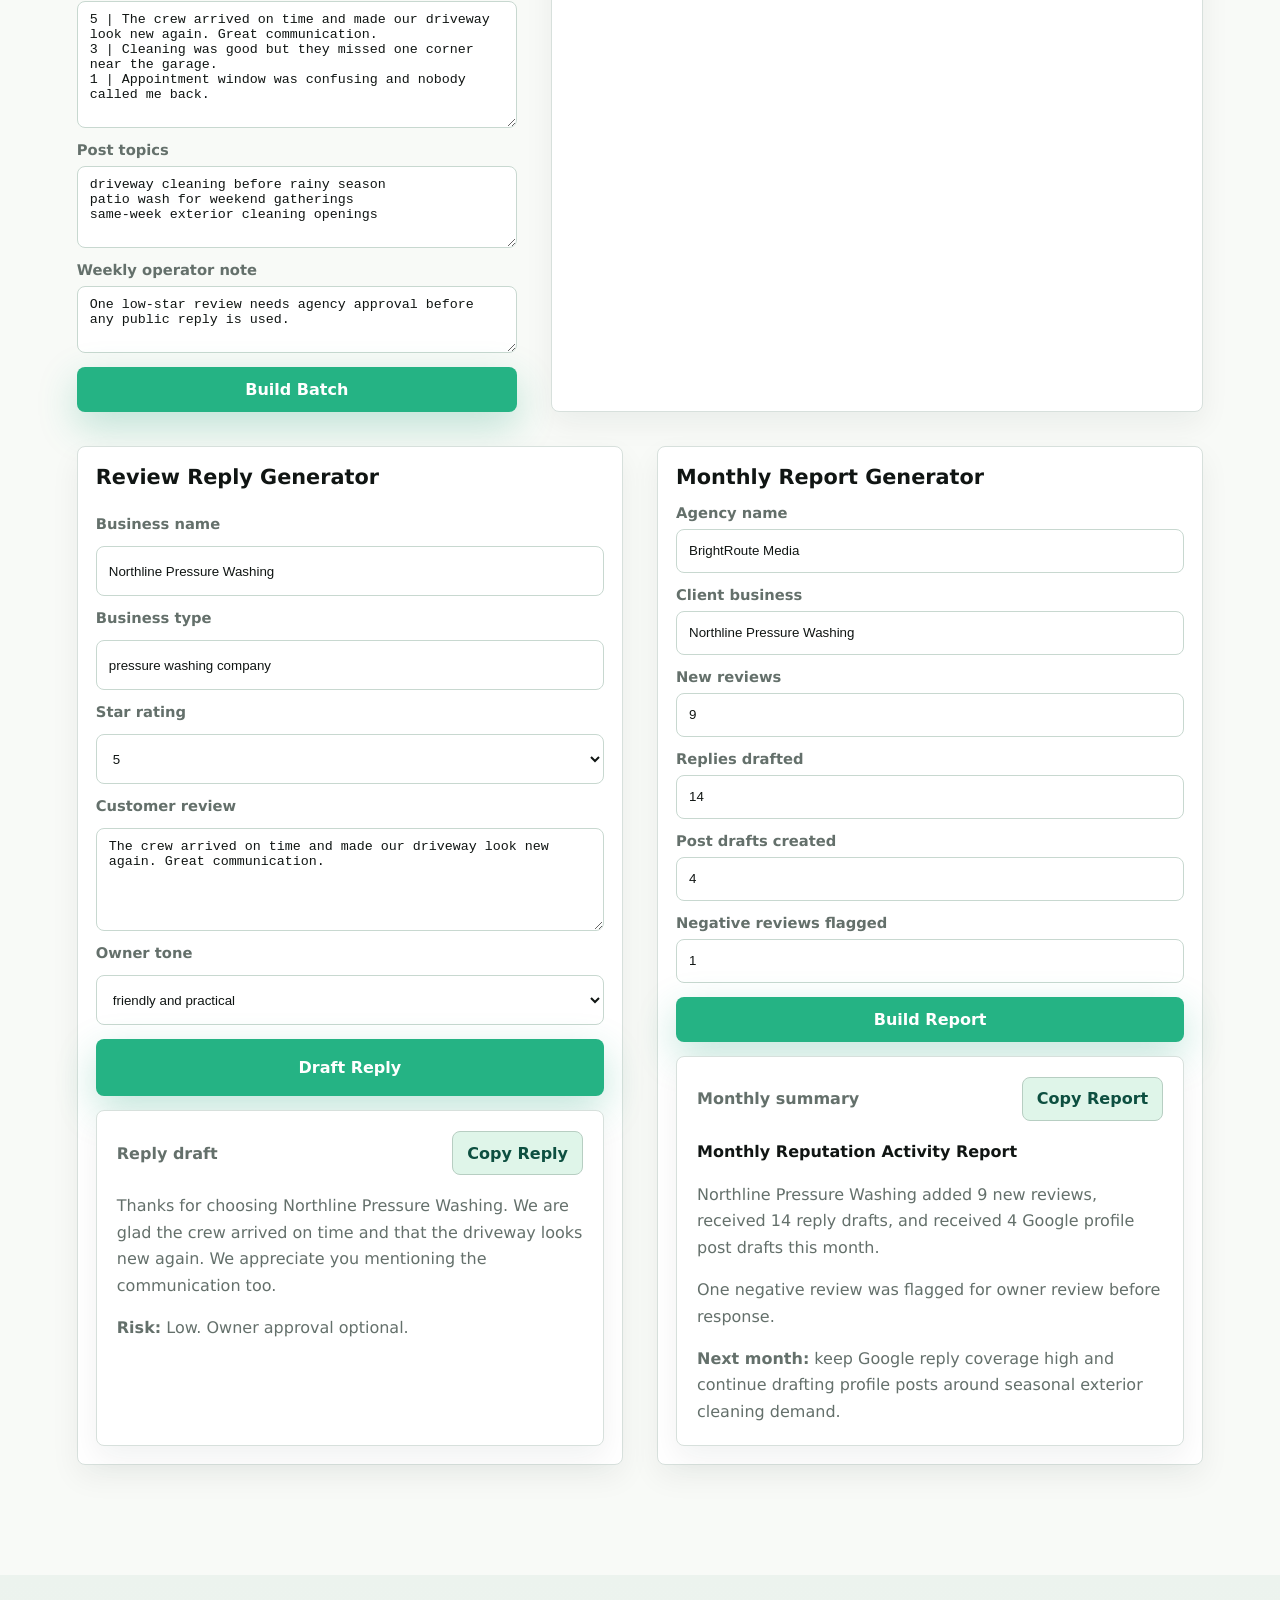
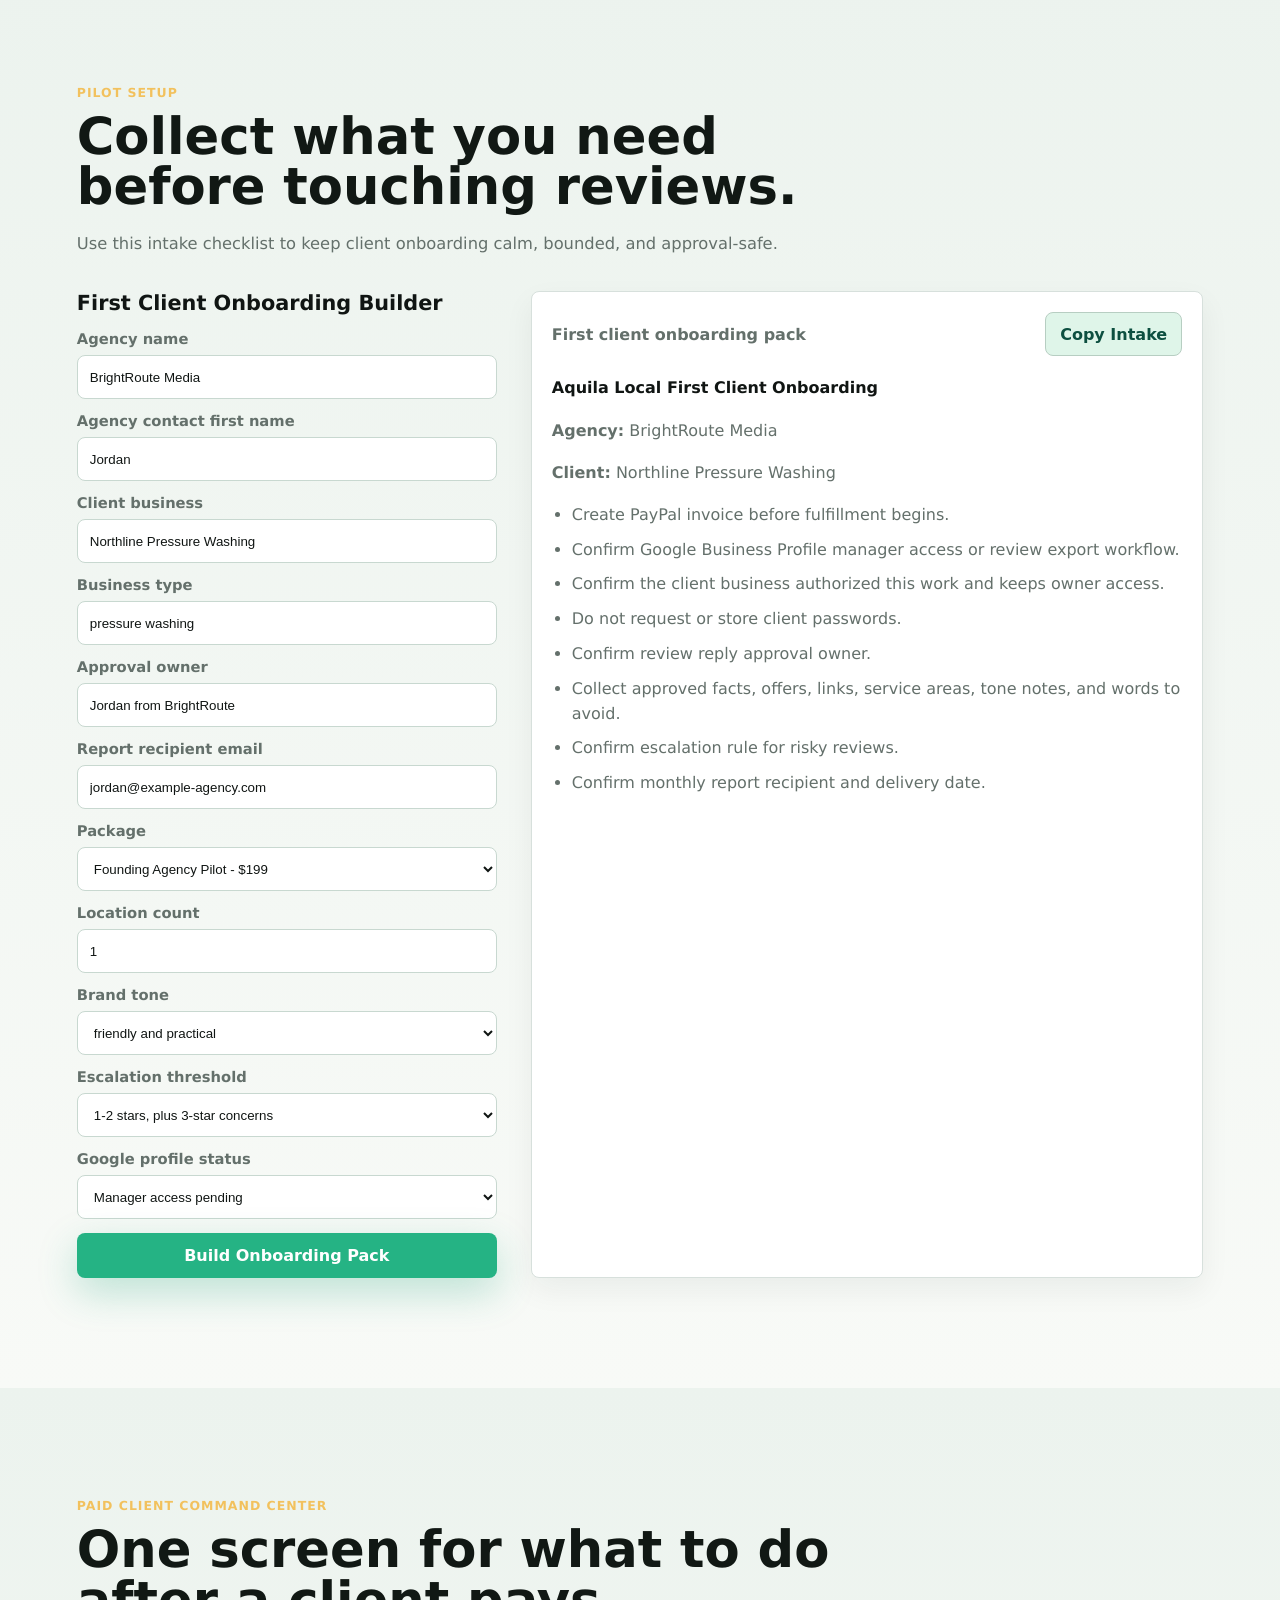
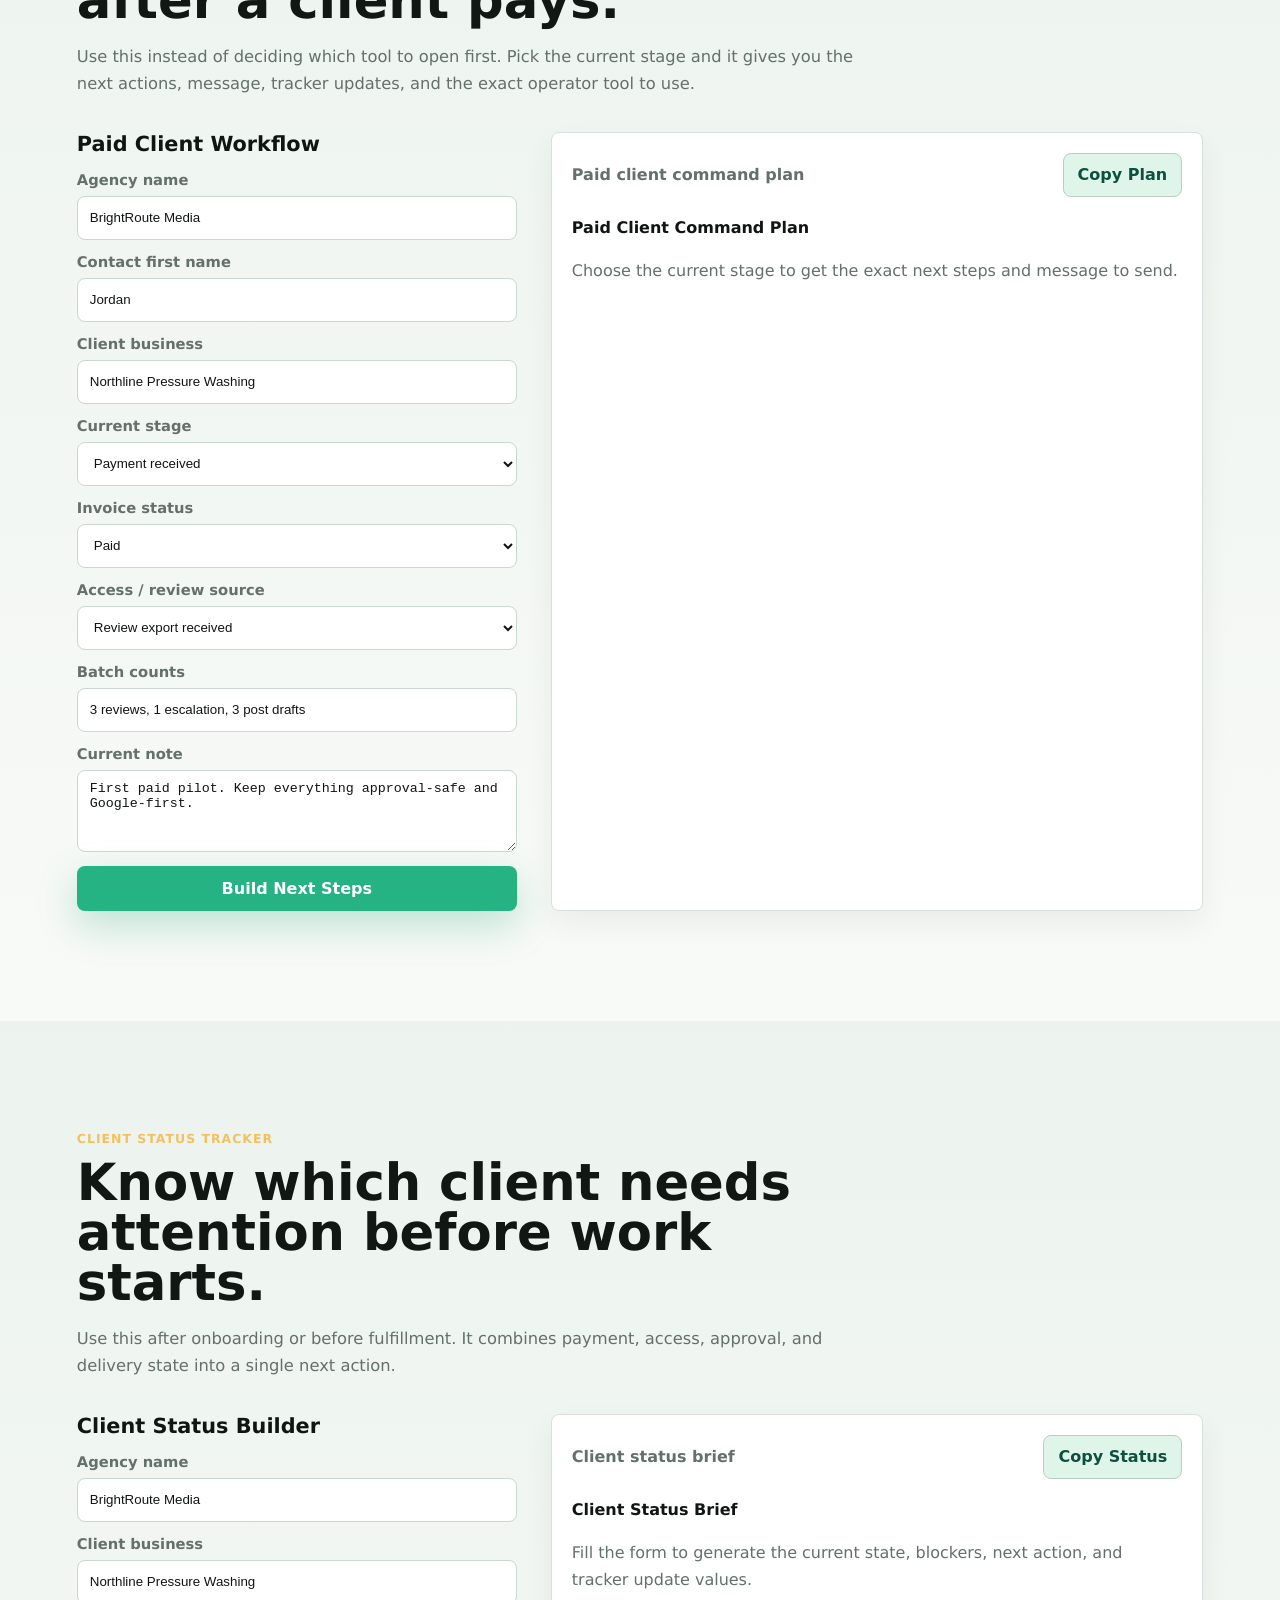
==== commit b84f1480: "Add operator task folder guide" ====
--- a/operator.html
+++ b/operator.html
@@ -147,6 +147,44 @@
             <span>04</span>
             <h3>Activity Report</h3>
             <p>Send a compact monthly reputation activity report that agencies can forward to clients.</p>
+          </article>
+        </div>
+      </section>
+
+      <section id="task-folder" class="section folder-section">
+        <div class="section-heading">
+          <p class="eyebrow">Task folder</p>
+          <h2>Choose the job, then fill the matching template.</h2>
+          <p>
+            Start here when the operator page feels too long. Pick the folder for the task you are doing, follow the guide, then jump to the exact tool only when needed.
+          </p>
+        </div>
+
+        <div class="folder-shell">
+          <div class="folder-tabs" aria-label="Task folders">
+            <button class="folder-tab active" type="button" data-folder-task="daily">Start Day</button>
+            <button class="folder-tab" type="button" data-folder-task="prospect">Prospect</button>
+            <button class="folder-tab" type="button" data-folder-task="audit">Audit</button>
+            <button class="folder-tab" type="button" data-folder-task="followup">Follow-Up</button>
+            <button class="folder-tab" type="button" data-folder-task="paid">Paid Client</button>
+            <button class="folder-tab" type="button" data-folder-task="fulfillment">Fulfillment</button>
+            <button class="folder-tab" type="button" data-folder-task="status">Status</button>
+            <button class="folder-tab" type="button" data-folder-task="import">Import</button>
+          </div>
+
+          <article class="folder-guide">
+            <span class="report-label">Current guide</span>
+            <h3 id="folderGuideTitle">Start the day</h3>
+            <p id="folderGuideCopy">Open your Google Sheet, check Daily Tasks, then use this to decide what gets your attention first.</p>
+            <h4>Steps</h4>
+            <ul id="folderGuideSteps">
+              <li>Run Aquila Local - Build daily tasks in Google Sheets.</li>
+              <li>Work High priority rows first.</li>
+              <li>Use Founder Daily Dashboard if the day feels unclear.</li>
+            </ul>
+            <h4>Template to fill</h4>
+            <pre class="csv-output" id="folderGuideTemplate">Daily note: follow-ups due __; audits to build __; clients blocked __; fulfillment due __.</pre>
+            <a class="primary-button inline-mail-button" id="folderGuideLink" href="#dashboard">Open Daily Dashboard</a>
           </article>
         </div>
       </section>
--- a/styles.css
+++ b/styles.css
@@ -315,9 +315,78 @@
   background: #eef5f0;
 }
 
+.folder-section {
+  background: #f7faf8;
+}
+
 .section-heading {
   max-width: 780px;
   margin-bottom: 34px;
+}
+
+.folder-shell {
+  display: grid;
+  grid-template-columns: minmax(220px, 300px) minmax(0, 1fr);
+  gap: clamp(18px, 4vw, 34px);
+}
+
+.folder-tabs,
+.folder-guide {
+  border: 1px solid #cad9d1;
+  border-radius: 8px;
+  background: var(--panel);
+  box-shadow: 0 12px 30px rgba(20, 34, 29, 0.06);
+}
+
+.folder-tabs {
+  display: grid;
+  align-content: start;
+  gap: 8px;
+  padding: 14px;
+}
+
+.folder-tab {
+  width: 100%;
+  padding: 12px 14px;
+  color: var(--muted);
+  text-align: left;
+  border: 1px solid transparent;
+  border-radius: 8px;
+  background: transparent;
+}
+
+.folder-tab.active,
+.folder-tab:hover {
+  color: var(--green-dark);
+  border-color: #b7cec2;
+  background: var(--mint);
+}
+
+.folder-guide {
+  padding: clamp(22px, 4vw, 36px);
+}
+
+.folder-guide h3 {
+  max-width: 760px;
+  font-size: clamp(1.45rem, 3vw, 2.25rem);
+  line-height: 1.08;
+}
+
+.folder-guide h4 {
+  margin: 22px 0 8px;
+  font-size: 1rem;
+}
+
+.folder-guide p,
+.folder-guide ul {
+  color: var(--muted);
+  line-height: 1.65;
+}
+
+.folder-guide ul {
+  display: grid;
+  gap: 10px;
+  padding-left: 20px;
 }
 
 .compact-heading {
@@ -959,6 +1028,7 @@
 
   .signal-strip,
   .split-section,
+  .folder-shell,
   .dashboard-shell,
   .founder-dashboard,
   .audit-builder,
